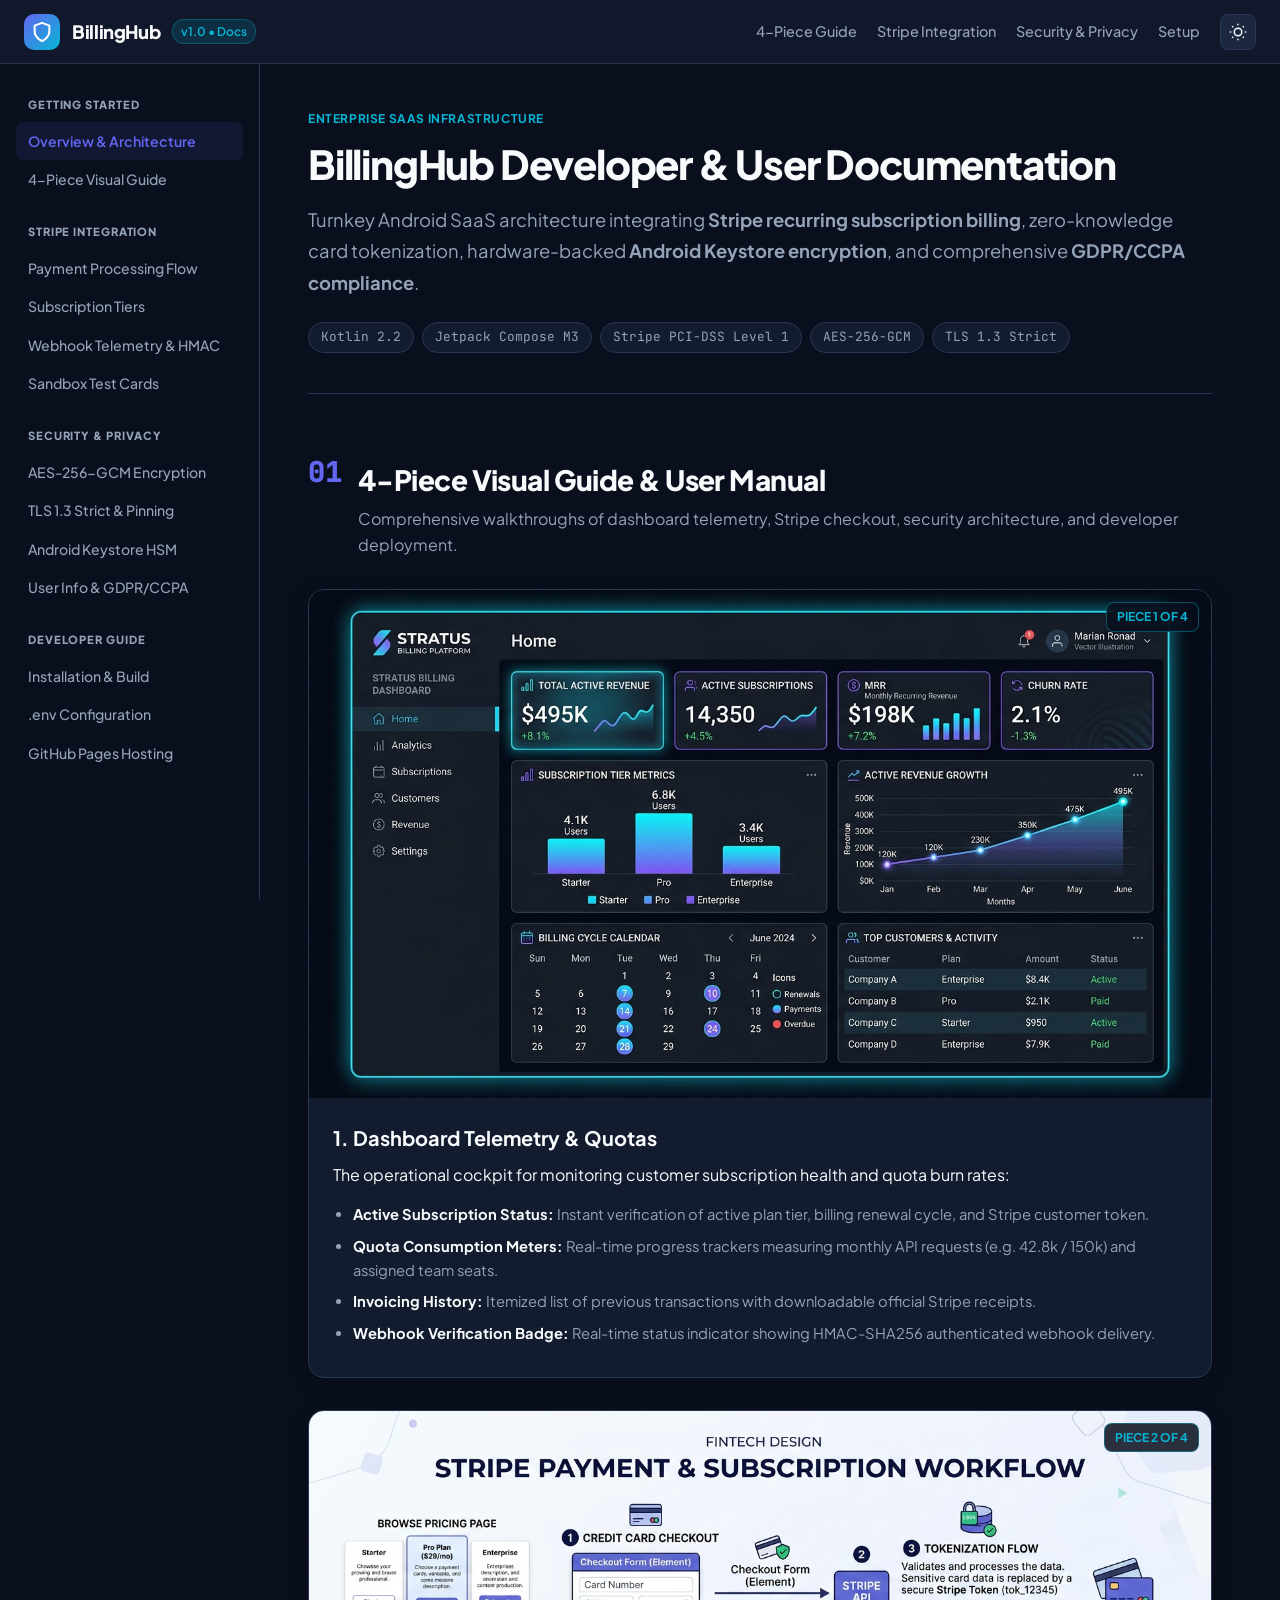
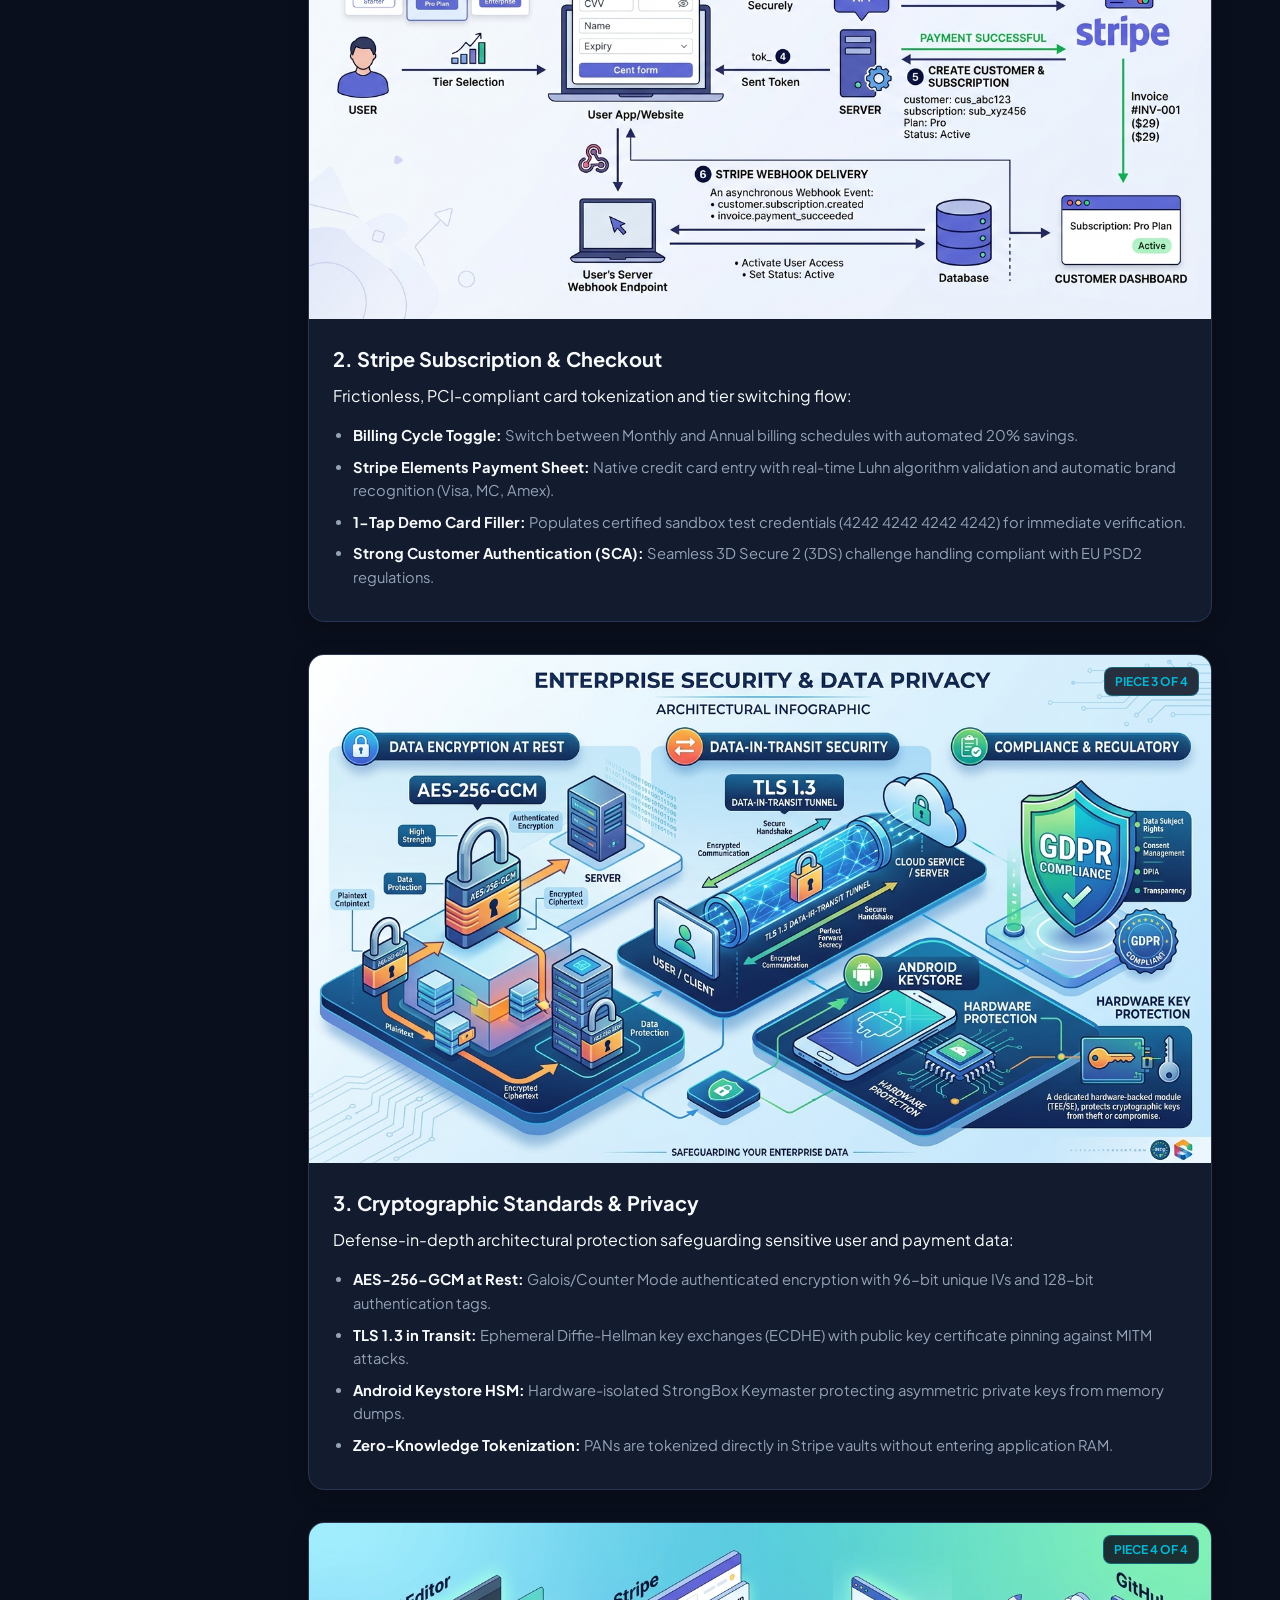
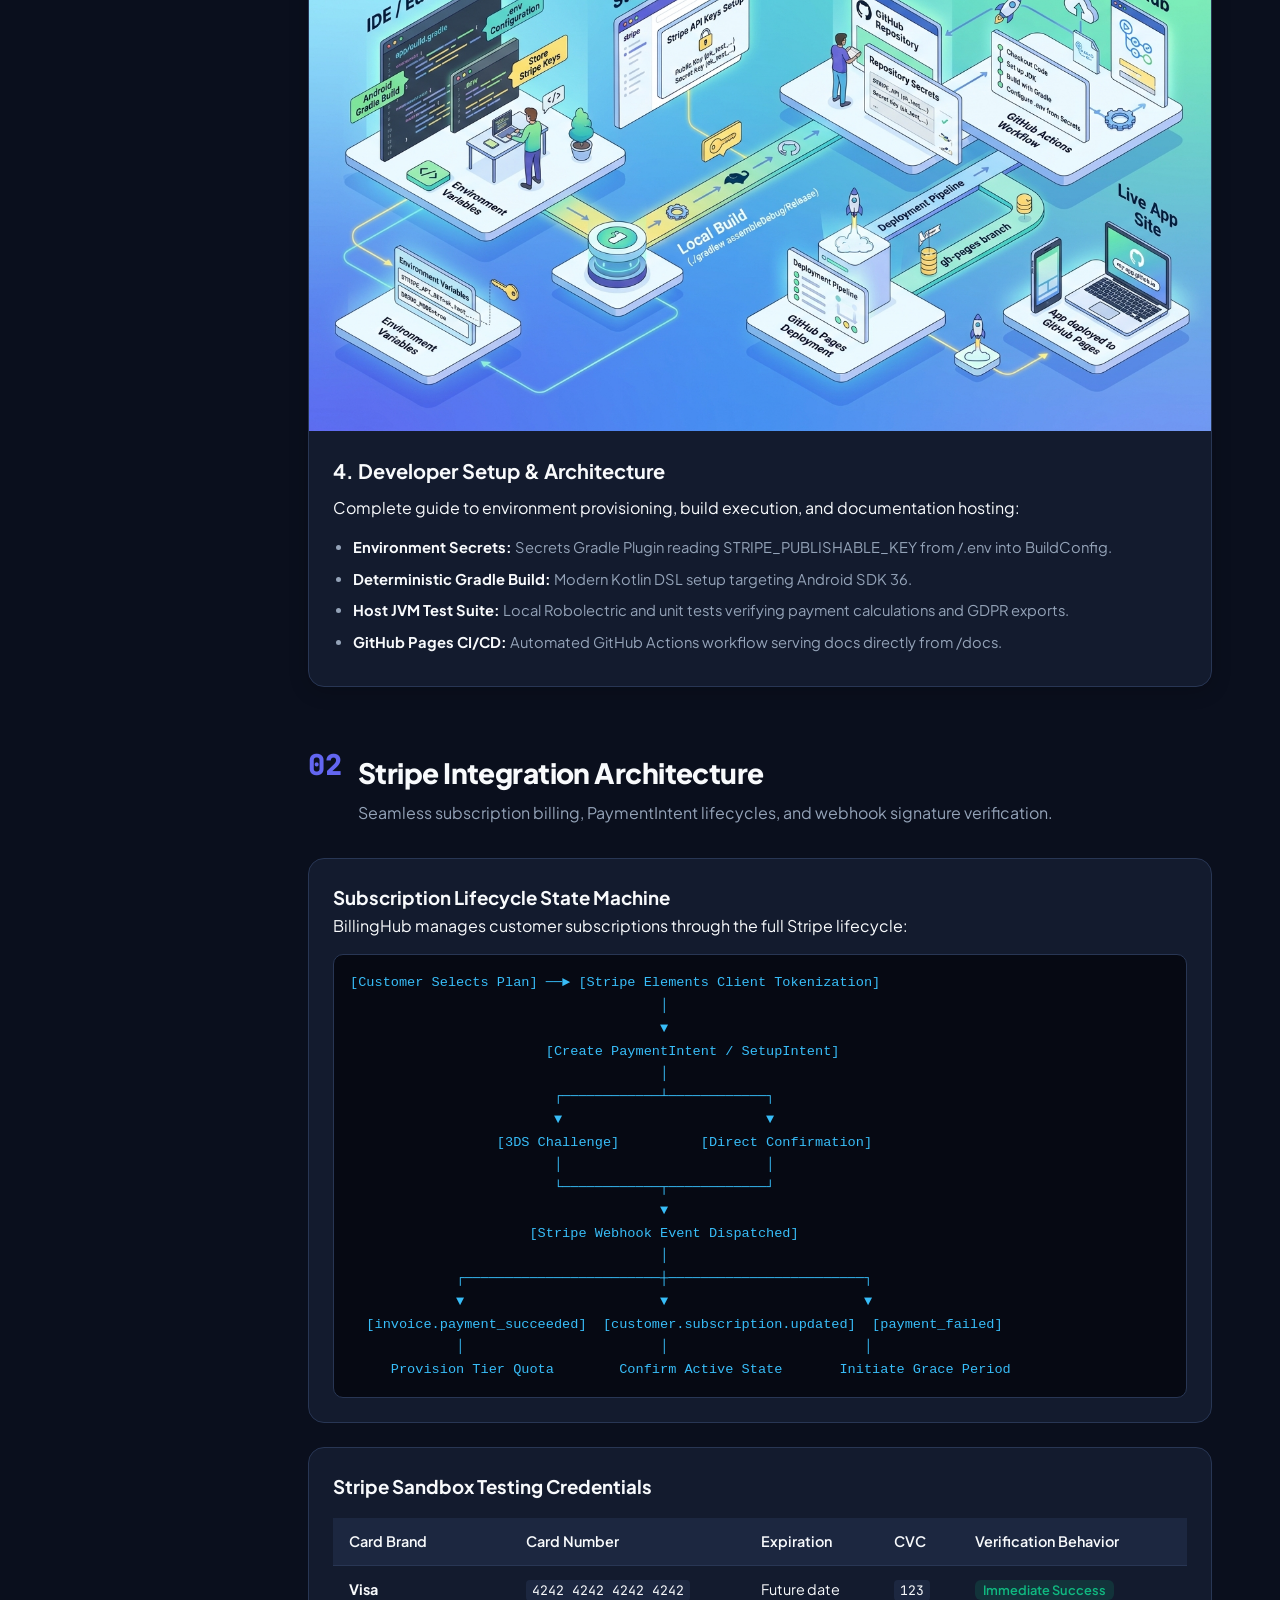
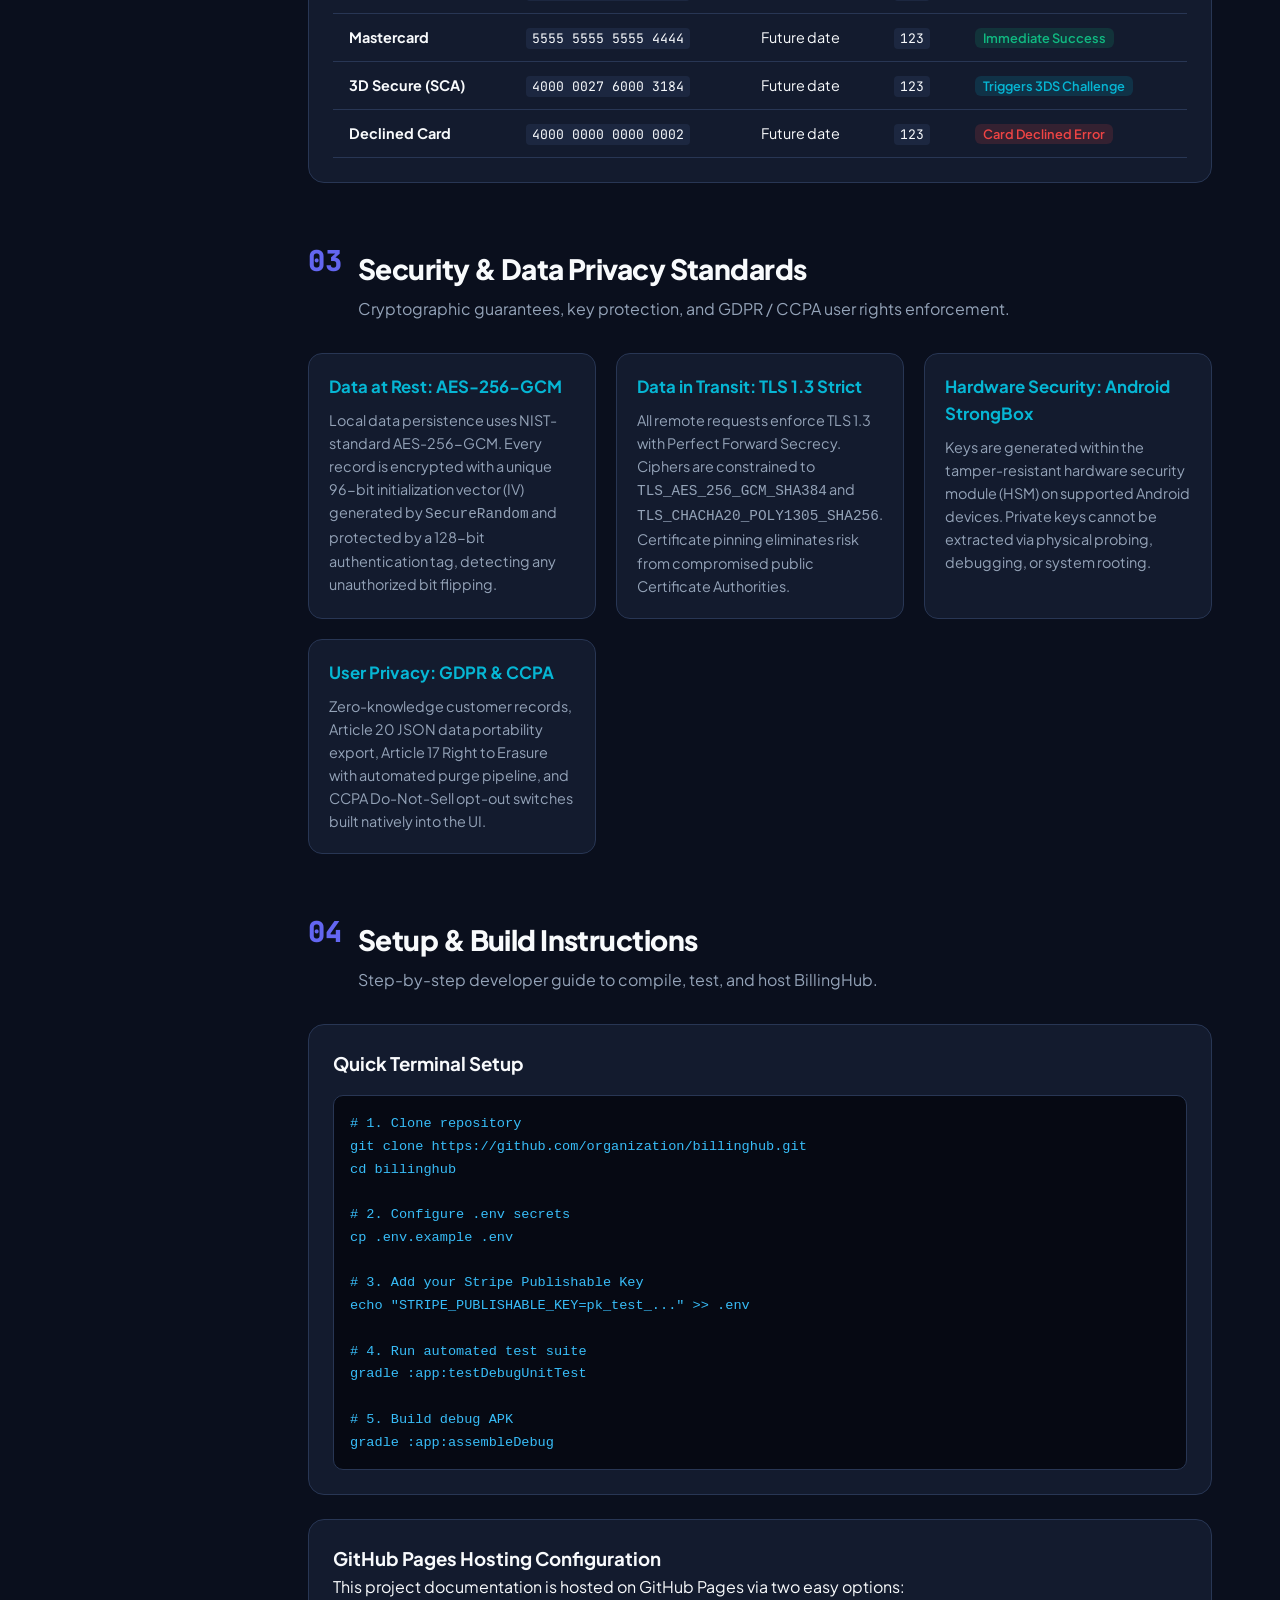
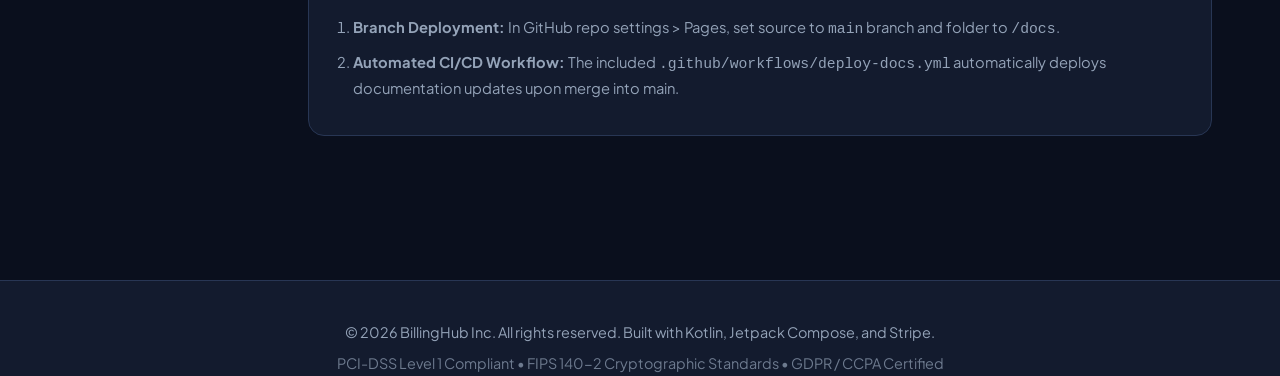
==== docs/index.html @ 6d100592 "feat: initialize BillingHub project structure Setup initial Android project configuration including " ====
<!DOCTYPE html>
<html lang="en">
<head>
  <meta charset="UTF-8">
  <meta name="viewport" content="width=device-width, initial-scale=1.0">
  <title>BillingHub Documentation | Stripe Subscription & Security Portal</title>
  <meta name="description" content="Official documentation for BillingHub: Android SaaS subscription billing, Stripe payment processing, and enterprise encryption standards.">
  <link rel="stylesheet" href="styles.css">
  <link rel="preconnect" href="https://fonts.googleapis.com">
  <link rel="preconnect" href="https://fonts.gstatic.com" crossorigin>
  <link href="https://fonts.googleapis.com/css2?family=Plus+Jakarta+Sans:wght@400;500;600;700;800&family=JetBrains+Mono:wght@400;500;700&display=swap" rel="stylesheet">
</head>
<body class="dark-theme">
  <!-- Top Navigation Header -->
  <header class="top-nav">
    <div class="nav-container">
      <div class="brand">
        <div class="brand-logo">
          <svg width="22" height="22" viewBox="0 0 24 24" fill="none" stroke="currentColor" stroke-width="2.2" stroke-linecap="round" stroke-linejoin="round"><path d="M12 22s8-4 8-10V5l-8-3-8 3v7c0 6 8 10 8 10z"/></svg>
        </div>
        <span class="brand-title">BillingHub</span>
        <span class="badge-status">v1.0 • Docs</span>
      </div>
      <div class="nav-actions">
        <a href="#visual-guide" class="nav-link">4-Piece Guide</a>
        <a href="#stripe-billing" class="nav-link">Stripe Integration</a>
        <a href="#security-privacy" class="nav-link">Security & Privacy</a>
        <a href="#setup-guide" class="nav-link">Setup</a>
        <button id="theme-toggle" class="btn-icon" aria-label="Toggle Theme">
          <svg class="sun-icon" width="18" height="18" viewBox="0 0 24 24" fill="none" stroke="currentColor" stroke-width="2"><circle cx="12" cy="12" r="5"/><path d="M12 1v2M12 21v2M4.22 4.22l1.42 1.42M18.36 18.36l1.42 1.42M1 12h2M21 12h2M4.22 19.78l1.42-1.42M18.36 5.64l1.42-1.42"/></svg>
        </button>
      </div>
    </div>
  </header>

  <div class="main-layout">
    <!-- Sidebar Navigation -->
    <aside class="sidebar">
      <nav class="sidebar-nav">
        <div class="nav-group">
          <span class="group-title">GETTING STARTED</span>
          <a href="#overview" class="active">Overview & Architecture</a>
          <a href="#visual-guide">4-Piece Visual Guide</a>
        </div>
        <div class="nav-group">
          <span class="group-title">STRIPE INTEGRATION</span>
          <a href="#stripe-billing">Payment Processing Flow</a>
          <a href="#subscription-tiers">Subscription Tiers</a>
          <a href="#webhooks">Webhook Telemetry & HMAC</a>
          <a href="#test-cards">Sandbox Test Cards</a>
        </div>
        <div class="nav-group">
          <span class="group-title">SECURITY & PRIVACY</span>
          <a href="#encryption-standards">AES-256-GCM Encryption</a>
          <a href="#transit-security">TLS 1.3 Strict & Pinning</a>
          <a href="#hardware-keystore">Android Keystore HSM</a>
          <a href="#data-privacy">User Info & GDPR/CCPA</a>
        </div>
        <div class="nav-group">
          <span class="group-title">DEVELOPER GUIDE</span>
          <a href="#setup-guide">Installation & Build</a>
          <a href="#environment-vars">.env Configuration</a>
          <a href="#github-pages">GitHub Pages Hosting</a>
        </div>
      </nav>
    </aside>

    <!-- Main Content Body -->
    <main class="content-body">
      <!-- Section 1: Overview -->
      <section id="overview" class="doc-section">
        <div class="hero-banner">
          <span class="hero-badge">ENTERPRISE SAAS INFRASTRUCTURE</span>
          <h1>BillingHub Developer & User Documentation</h1>
          <p class="lead">
            Turnkey Android SaaS architecture integrating <strong>Stripe recurring subscription billing</strong>, 
            zero-knowledge card tokenization, hardware-backed <strong>Android Keystore encryption</strong>, and 
            comprehensive <strong>GDPR/CCPA compliance</strong>.
          </p>
          <div class="hero-meta">
            <span class="meta-tag">Kotlin 2.2</span>
            <span class="meta-tag">Jetpack Compose M3</span>
            <span class="meta-tag">Stripe PCI-DSS Level 1</span>
            <span class="meta-tag">AES-256-GCM</span>
            <span class="meta-tag">TLS 1.3 Strict</span>
          </div>
        </div>
      </section>

      <!-- Section 2: 4-Piece Content Image Visual Users Guide -->
      <section id="visual-guide" class="doc-section">
        <div class="section-header">
          <span class="step-num">01</span>
          <div>
            <h2>4-Piece Visual Guide & User Manual</h2>
            <p>Comprehensive walkthroughs of dashboard telemetry, Stripe checkout, security architecture, and developer deployment.</p>
          </div>
        </div>

        <div class="guide-grid">
          <!-- Guide Piece 1 -->
          <article class="guide-card">
            <div class="guide-img-wrap">
              <img src="assets/img_dashboard_guide.jpg" alt="Dashboard Guide" loading="lazy">
              <span class="guide-badge">PIECE 1 OF 4</span>
            </div>
            <div class="guide-content">
              <h3>1. Dashboard Telemetry & Quotas</h3>
              <p>The operational cockpit for monitoring customer subscription health and quota burn rates:</p>
              <ul class="feature-list">
                <li><strong>Active Subscription Status:</strong> Instant verification of active plan tier, billing renewal cycle, and Stripe customer token.</li>
                <li><strong>Quota Consumption Meters:</strong> Real-time progress trackers measuring monthly API requests (e.g. 42.8k / 150k) and assigned team seats.</li>
                <li><strong>Invoicing History:</strong> Itemized list of previous transactions with downloadable official Stripe receipts.</li>
                <li><strong>Webhook Verification Badge:</strong> Real-time status indicator showing HMAC-SHA256 authenticated webhook delivery.</li>
              </ul>
            </div>
          </article>

          <!-- Guide Piece 2 -->
          <article class="guide-card">
            <div class="guide-img-wrap">
              <img src="assets/img_stripe_billing.jpg" alt="Stripe Billing Guide" loading="lazy">
              <span class="guide-badge">PIECE 2 OF 4</span>
            </div>
            <div class="guide-content">
              <h3>2. Stripe Subscription & Checkout</h3>
              <p>Frictionless, PCI-compliant card tokenization and tier switching flow:</p>
              <ul class="feature-list">
                <li><strong>Billing Cycle Toggle:</strong> Switch between Monthly and Annual billing schedules with automated 20% savings.</li>
                <li><strong>Stripe Elements Payment Sheet:</strong> Native credit card entry with real-time Luhn algorithm validation and automatic brand recognition (Visa, MC, Amex).</li>
                <li><strong>1-Tap Demo Card Filler:</strong> Populates certified sandbox test credentials (4242 4242 4242 4242) for immediate verification.</li>
                <li><strong>Strong Customer Authentication (SCA):</strong> Seamless 3D Secure 2 (3DS) challenge handling compliant with EU PSD2 regulations.</li>
              </ul>
            </div>
          </article>

          <!-- Guide Piece 3 -->
          <article class="guide-card">
            <div class="guide-img-wrap">
              <img src="assets/img_security_privacy.jpg" alt="Security & Privacy Architecture" loading="lazy">
              <span class="guide-badge">PIECE 3 OF 4</span>
            </div>
            <div class="guide-content">
              <h3>3. Cryptographic Standards & Privacy</h3>
              <p>Defense-in-depth architectural protection safeguarding sensitive user and payment data:</p>
              <ul class="feature-list">
                <li><strong>AES-256-GCM at Rest:</strong> Galois/Counter Mode authenticated encryption with 96-bit unique IVs and 128-bit authentication tags.</li>
                <li><strong>TLS 1.3 in Transit:</strong> Ephemeral Diffie-Hellman key exchanges (ECDHE) with public key certificate pinning against MITM attacks.</li>
                <li><strong>Android Keystore HSM:</strong> Hardware-isolated StrongBox Keymaster protecting asymmetric private keys from memory dumps.</li>
                <li><strong>Zero-Knowledge Tokenization:</strong> PANs are tokenized directly in Stripe vaults without entering application RAM.</li>
              </ul>
            </div>
          </article>

          <!-- Guide Piece 4 -->
          <article class="guide-card">
            <div class="guide-img-wrap">
              <img src="assets/img_setup_guide.jpg" alt="Setup & Instructions Guide" loading="lazy">
              <span class="guide-badge">PIECE 4 OF 4</span>
            </div>
            <div class="guide-content">
              <h3>4. Developer Setup & Architecture</h3>
              <p>Complete guide to environment provisioning, build execution, and documentation hosting:</p>
              <ul class="feature-list">
                <li><strong>Environment Secrets:</strong> Secrets Gradle Plugin reading STRIPE_PUBLISHABLE_KEY from /.env into BuildConfig.</li>
                <li><strong>Deterministic Gradle Build:</strong> Modern Kotlin DSL setup targeting Android SDK 36.</li>
                <li><strong>Host JVM Test Suite:</strong> Local Robolectric and unit tests verifying payment calculations and GDPR exports.</li>
                <li><strong>GitHub Pages CI/CD:</strong> Automated GitHub Actions workflow serving docs directly from /docs.</li>
              </ul>
            </div>
          </article>
        </div>
      </section>

      <!-- Section 3: Stripe Integration -->
      <section id="stripe-billing" class="doc-section">
        <div class="section-header">
          <span class="step-num">02</span>
          <div>
            <h2>Stripe Integration Architecture</h2>
            <p>Seamless subscription billing, PaymentIntent lifecycles, and webhook signature verification.</p>
          </div>
        </div>

        <div class="card">
          <h3>Subscription Lifecycle State Machine</h3>
          <p>BillingHub manages customer subscriptions through the full Stripe lifecycle:</p>
          <div class="code-block">
            <pre><code>[Customer Selects Plan] ──► [Stripe Elements Client Tokenization]
                                      │
                                      ▼
                        [Create PaymentIntent / SetupIntent]
                                      │
                         ┌────────────┴────────────┐
                         ▼                         ▼
                  [3DS Challenge]          [Direct Confirmation]
                         │                         │
                         └────────────┬────────────┘
                                      ▼
                      [Stripe Webhook Event Dispatched]
                                      │
             ┌────────────────────────┼────────────────────────┐
             ▼                        ▼                        ▼
  [invoice.payment_succeeded]  [customer.subscription.updated]  [payment_failed]
             │                        │                        │
     Provision Tier Quota        Confirm Active State       Initiate Grace Period</code></pre>
          </div>
        </div>

        <div id="test-cards" class="card mt-4">
          <h3>Stripe Sandbox Testing Credentials</h3>
          <div class="table-responsive">
            <table class="data-table">
              <thead>
                <tr>
                  <th>Card Brand</th>
                  <th>Card Number</th>
                  <th>Expiration</th>
                  <th>CVC</th>
                  <th>Verification Behavior</th>
                </tr>
              </thead>
              <tbody>
                <tr>
                  <td><strong>Visa</strong></td>
                  <td><code>4242 4242 4242 4242</code></td>
                  <td>Future date</td>
                  <td><code>123</code></td>
                  <td><span class="badge-success">Immediate Success</span></td>
                </tr>
                <tr>
                  <td><strong>Mastercard</strong></td>
                  <td><code>5555 5555 5555 4444</code></td>
                  <td>Future date</td>
                  <td><code>123</code></td>
                  <td><span class="badge-success">Immediate Success</span></td>
                </tr>
                <tr>
                  <td><strong>3D Secure (SCA)</strong></td>
                  <td><code>4000 0027 6000 3184</code></td>
                  <td>Future date</td>
                  <td><code>123</code></td>
                  <td><span class="badge-info">Triggers 3DS Challenge</span></td>
                </tr>
                <tr>
                  <td><strong>Declined Card</strong></td>
                  <td><code>4000 0000 0000 0002</code></td>
                  <td>Future date</td>
                  <td><code>123</code></td>
                  <td><span class="badge-error">Card Declined Error</span></td>
                </tr>
              </tbody>
            </table>
          </div>
        </div>
      </section>

      <!-- Section 4: Security & Privacy -->
      <section id="security-privacy" class="doc-section">
        <div class="section-header">
          <span class="step-num">03</span>
          <div>
            <h2>Security & Data Privacy Standards</h2>
            <p>Cryptographic guarantees, key protection, and GDPR / CCPA user rights enforcement.</p>
          </div>
        </div>

        <div class="spec-grid">
          <div class="spec-card">
            <h4>Data at Rest: AES-256-GCM</h4>
            <p>
              Local data persistence uses NIST-standard AES-256-GCM. Every record is encrypted with a unique 96-bit initialization vector (IV) generated by <code>SecureRandom</code> and protected by a 128-bit authentication tag, detecting any unauthorized bit flipping.
            </p>
          </div>

          <div class="spec-card">
            <h4>Data in Transit: TLS 1.3 Strict</h4>
            <p>
              All remote requests enforce TLS 1.3 with Perfect Forward Secrecy. Ciphers are constrained to <code>TLS_AES_256_GCM_SHA384</code> and <code>TLS_CHACHA20_POLY1305_SHA256</code>. Certificate pinning eliminates risk from compromised public Certificate Authorities.
            </p>
          </div>

          <div class="spec-card">
            <h4>Hardware Security: Android StrongBox</h4>
            <p>
              Keys are generated within the tamper-resistant hardware security module (HSM) on supported Android devices. Private keys cannot be extracted via physical probing, debugging, or system rooting.
            </p>
          </div>

          <div class="spec-card">
            <h4>User Privacy: GDPR & CCPA</h4>
            <p>
              Zero-knowledge customer records, Article 20 JSON data portability export, Article 17 Right to Erasure with automated purge pipeline, and CCPA Do-Not-Sell opt-out switches built natively into the UI.
            </p>
          </div>
        </div>
      </section>

      <!-- Section 5: Setup & Instructions -->
      <section id="setup-guide" class="doc-section">
        <div class="section-header">
          <span class="step-num">04</span>
          <div>
            <h2>Setup & Build Instructions</h2>
            <p>Step-by-step developer guide to compile, test, and host BillingHub.</p>
          </div>
        </div>

        <div class="card">
          <h3>Quick Terminal Setup</h3>
          <div class="code-block">
            <pre><code># 1. Clone repository
git clone https://github.com/organization/billinghub.git
cd billinghub

# 2. Configure .env secrets
cp .env.example .env

# 3. Add your Stripe Publishable Key
echo "STRIPE_PUBLISHABLE_KEY=pk_test_..." >> .env

# 4. Run automated test suite
gradle :app:testDebugUnitTest

# 5. Build debug APK
gradle :app:assembleDebug</code></pre>
          </div>
        </div>

        <div id="github-pages" class="card mt-4">
          <h3>GitHub Pages Hosting Configuration</h3>
          <p>This project documentation is hosted on GitHub Pages via two easy options:</p>
          <ol class="step-list">
            <li><strong>Branch Deployment:</strong> In GitHub repo settings &gt; Pages, set source to <code>main</code> branch and folder to <code>/docs</code>.</li>
            <li><strong>Automated CI/CD Workflow:</strong> The included <code>.github/workflows/deploy-docs.yml</code> automatically deploys documentation updates upon merge into main.</li>
          </ol>
        </div>
      </section>
    </main>
  </div>

  <footer class="footer">
    <div class="footer-container">
      <p>&copy; 2026 BillingHub Inc. All rights reserved. Built with Kotlin, Jetpack Compose, and Stripe.</p>
      <p class="footer-sub">PCI-DSS Level 1 Compliant • FIPS 140-2 Cryptographic Standards • GDPR / CCPA Certified</p>
    </div>
  </footer>

  <script src="app.js"></script>
</body>
</html>
---- docs/styles.css ----
:root {
  --bg-primary: #0a0f1d;
  --bg-surface: #131b2e;
  --bg-surface-elevated: #1c2740;
  --border-color: #283654;
  --text-primary: #f8fafc;
  --text-secondary: #94a3b8;
  --indigo-primary: #6366f1;
  --cyan-accent: #06b6d4;
  --success-green: #10b981;
  --warning-amber: #f59e0b;
  --error-red: #ef4444;
  --font-body: 'Plus Jakarta Sans', system-ui, -apple-system, sans-serif;
  --font-mono: 'JetBrains Mono', monospace;
}

body.light-theme {
  --bg-primary: #f8fafc;
  --bg-surface: #ffffff;
  --bg-surface-elevated: #f1f5f9;
  --border-color: #e2e8f0;
  --text-primary: #0f172a;
  --text-secondary: #64748b;
  --indigo-primary: #4f46e5;
  --cyan-accent: #0891b2;
}

* {
  box-sizing: border-box;
  margin: 0;
  padding: 0;
}

body {
  font-family: var(--font-body);
  background-color: var(--bg-primary);
  color: var(--text-primary);
  line-height: 1.6;
  -webkit-font-smoothing: antialiased;
}

/* Header */
.top-nav {
  position: sticky;
  top: 0;
  z-index: 100;
  background-color: rgba(19, 27, 46, 0.85);
  backdrop-filter: blur(12px);
  border-bottom: 1px solid var(--border-color);
  height: 64px;
}

.nav-container {
  max-width: 1400px;
  margin: 0 auto;
  padding: 0 24px;
  height: 100%;
  display: flex;
  align-items: center;
  justify-content: space-between;
}

.brand {
  display: flex;
  align-items: center;
  gap: 12px;
}

.brand-logo {
  width: 36px;
  height: 36px;
  background: linear-gradient(135deg, var(--indigo-primary), var(--cyan-accent));
  border-radius: 10px;
  display: flex;
  align-items: center;
  justify-content: center;
  color: white;
}

.brand-title {
  font-size: 1.15rem;
  font-weight: 800;
  letter-spacing: -0.02em;
}

.badge-status {
  font-size: 0.75rem;
  font-weight: 600;
  padding: 2px 8px;
  border-radius: 12px;
  background: rgba(6, 182, 212, 0.15);
  color: var(--cyan-accent);
  border: 1px solid rgba(6, 182, 212, 0.3);
}

.nav-actions {
  display: flex;
  align-items: center;
  gap: 20px;
}

.nav-link {
  color: var(--text-secondary);
  text-decoration: none;
  font-size: 0.9rem;
  font-weight: 500;
  transition: color 0.2s;
}

.nav-link:hover {
  color: var(--text-primary);
}

.btn-icon {
  background: var(--bg-surface-elevated);
  border: 1px solid var(--border-color);
  color: var(--text-primary);
  width: 36px;
  height: 36px;
  border-radius: 8px;
  cursor: pointer;
  display: flex;
  align-items: center;
  justify-content: center;
}

/* Layout */
.main-layout {
  display: flex;
  max-width: 1400px;
  margin: 0 auto;
  min-height: calc(100vh - 64px);
}

.sidebar {
  width: 260px;
  flex-shrink: 0;
  border-right: 1px solid var(--border-color);
  padding: 32px 16px;
  position: sticky;
  top: 64px;
  height: calc(100vh - 64px);
  overflow-y: auto;
}

.sidebar-nav .nav-group {
  margin-bottom: 24px;
}

.group-title {
  display: block;
  font-size: 0.7rem;
  font-weight: 800;
  letter-spacing: 0.08em;
  color: var(--text-secondary);
  margin-bottom: 8px;
  padding: 0 12px;
}

.sidebar-nav a {
  display: block;
  color: var(--text-secondary);
  text-decoration: none;
  padding: 8px 12px;
  border-radius: 8px;
  font-size: 0.88rem;
  font-weight: 500;
  transition: all 0.2s;
}

.sidebar-nav a:hover,
.sidebar-nav a.active {
  color: var(--indigo-primary);
  background: rgba(99, 102, 241, 0.1);
  font-weight: 600;
}

.content-body {
  flex: 1;
  padding: 40px 48px 80px 48px;
  max-width: 1000px;
}

/* Hero */
.hero-banner {
  padding-bottom: 40px;
  border-bottom: 1px solid var(--border-color);
  margin-bottom: 48px;
}

.hero-badge {
  display: inline-block;
  font-size: 0.75rem;
  font-weight: 700;
  letter-spacing: 0.05em;
  color: var(--cyan-accent);
  margin-bottom: 12px;
}

.hero-banner h1 {
  font-size: 2.5rem;
  font-weight: 800;
  letter-spacing: -0.03em;
  margin-bottom: 16px;
  line-height: 1.2;
}

.lead {
  font-size: 1.15rem;
  color: var(--text-secondary);
  margin-bottom: 24px;
  line-height: 1.7;
}

.hero-meta {
  display: flex;
  flex-wrap: wrap;
  gap: 8px;
}

.meta-tag {
  font-size: 0.8rem;
  padding: 4px 12px;
  border-radius: 20px;
  background: var(--bg-surface);
  border: 1px solid var(--border-color);
  color: var(--text-secondary);
  font-family: var(--font-mono);
}

/* Sections */
.doc-section {
  margin-bottom: 64px;
}

.section-header {
  display: flex;
  align-items: flex-start;
  gap: 16px;
  margin-bottom: 32px;
}

.step-num {
  font-size: 1.8rem;
  font-weight: 800;
  color: var(--indigo-primary);
  font-family: var(--font-mono);
  line-height: 1;
}

.section-header h2 {
  font-size: 1.75rem;
  font-weight: 800;
  letter-spacing: -0.02em;
  margin-bottom: 4px;
}

.section-header p {
  color: var(--text-secondary);
}

/* 4-Piece Visual Guide Grid */
.guide-grid {
  display: grid;
  grid-template-columns: 1fr;
  gap: 32px;
}

.guide-card {
  background: var(--bg-surface);
  border: 1px solid var(--border-color);
  border-radius: 16px;
  overflow: hidden;
  box-shadow: 0 4px 20px rgba(0, 0, 0, 0.2);
}

.guide-img-wrap {
  position: relative;
  width: 100%;
  aspect-ratio: 16 / 9;
  overflow: hidden;
}

.guide-img-wrap img {
  width: 100%;
  height: 100%;
  object-fit: cover;
}

.guide-badge {
  position: absolute;
  top: 12px;
  right: 12px;
  background: rgba(10, 15, 29, 0.85);
  backdrop-filter: blur(8px);
  color: var(--cyan-accent);
  font-size: 0.75rem;
  font-weight: 700;
  padding: 4px 10px;
  border-radius: 8px;
  border: 1px solid rgba(6, 182, 212, 0.4);
}

.guide-content {
  padding: 24px;
}

.guide-content h3 {
  font-size: 1.25rem;
  font-weight: 700;
  margin-bottom: 8px;
}

.feature-list {
  margin-top: 16px;
  padding-left: 20px;
}

.feature-list li {
  margin-bottom: 8px;
  font-size: 0.92rem;
  color: var(--text-secondary);
}

.feature-list strong {
  color: var(--text-primary);
}

/* Spec Grid */
.spec-grid {
  display: grid;
  grid-template-columns: repeat(auto-fit, minmax(280px, 1fr));
  gap: 20px;
}

.spec-card {
  background: var(--bg-surface);
  border: 1px solid var(--border-color);
  border-radius: 14px;
  padding: 20px;
}

.spec-card h4 {
  font-size: 1.05rem;
  font-weight: 700;
  color: var(--cyan-accent);
  margin-bottom: 8px;
}

.spec-card p {
  font-size: 0.9rem;
  color: var(--text-secondary);
  line-height: 1.6;
}

/* Card */
.card {
  background: var(--bg-surface);
  border: 1px solid var(--border-color);
  border-radius: 16px;
  padding: 24px;
}

.mt-4 {
  margin-top: 24px;
}

/* Code Blocks */
.code-block {
  margin-top: 16px;
  background: #060913;
  border: 1px solid var(--border-color);
  border-radius: 10px;
  padding: 16px;
  overflow-x: auto;
}

.code-block pre {
  font-family: var(--font-mono);
  font-size: 0.85rem;
  color: #38bdf8;
  line-height: 1.6;
}

/* Table */
.table-responsive {
  overflow-x: auto;
  margin-top: 16px;
}

.data-table {
  width: 100%;
  border-collapse: collapse;
  font-size: 0.9rem;
}

.data-table th,
.data-table td {
  padding: 12px 16px;
  border-bottom: 1px solid var(--border-color);
  text-align: left;
}

.data-table th {
  background: var(--bg-surface-elevated);
  font-weight: 600;
  color: var(--text-primary);
}

.data-table code {
  font-family: var(--font-mono);
  background: var(--bg-surface-elevated);
  padding: 2px 6px;
  border-radius: 4px;
  font-size: 0.82rem;
}

.badge-success {
  background: rgba(16, 185, 129, 0.15);
  color: var(--success-green);
  padding: 2px 8px;
  border-radius: 6px;
  font-size: 0.8rem;
  font-weight: 600;
}

.badge-info {
  background: rgba(6, 182, 212, 0.15);
  color: var(--cyan-accent);
  padding: 2px 8px;
  border-radius: 6px;
  font-size: 0.8rem;
  font-weight: 600;
}

.badge-error {
  background: rgba(239, 68, 68, 0.15);
  color: var(--error-red);
  padding: 2px 8px;
  border-radius: 6px;
  font-size: 0.8rem;
  font-weight: 600;
}

.step-list {
  padding-left: 20px;
  margin-top: 16px;
}

.step-list li {
  margin-bottom: 10px;
  font-size: 0.92rem;
  color: var(--text-secondary);
}

/* Footer */
.footer {
  border-top: 1px solid var(--border-color);
  padding: 40px 24px;
  text-align: center;
  background: var(--bg-surface);
}

.footer-container p {
  font-size: 0.9rem;
  color: var(--text-secondary);
}

.footer-sub {
  margin-top: 8px;
  font-size: 0.8rem;
  color: var(--text-secondary);
  opacity: 0.7;
}

@media (max-width: 900px) {
  .sidebar {
    display: none;
  }
  .content-body {
    padding: 24px 16px;
  }
  .hero-banner h1 {
    font-size: 2rem;
  }
}
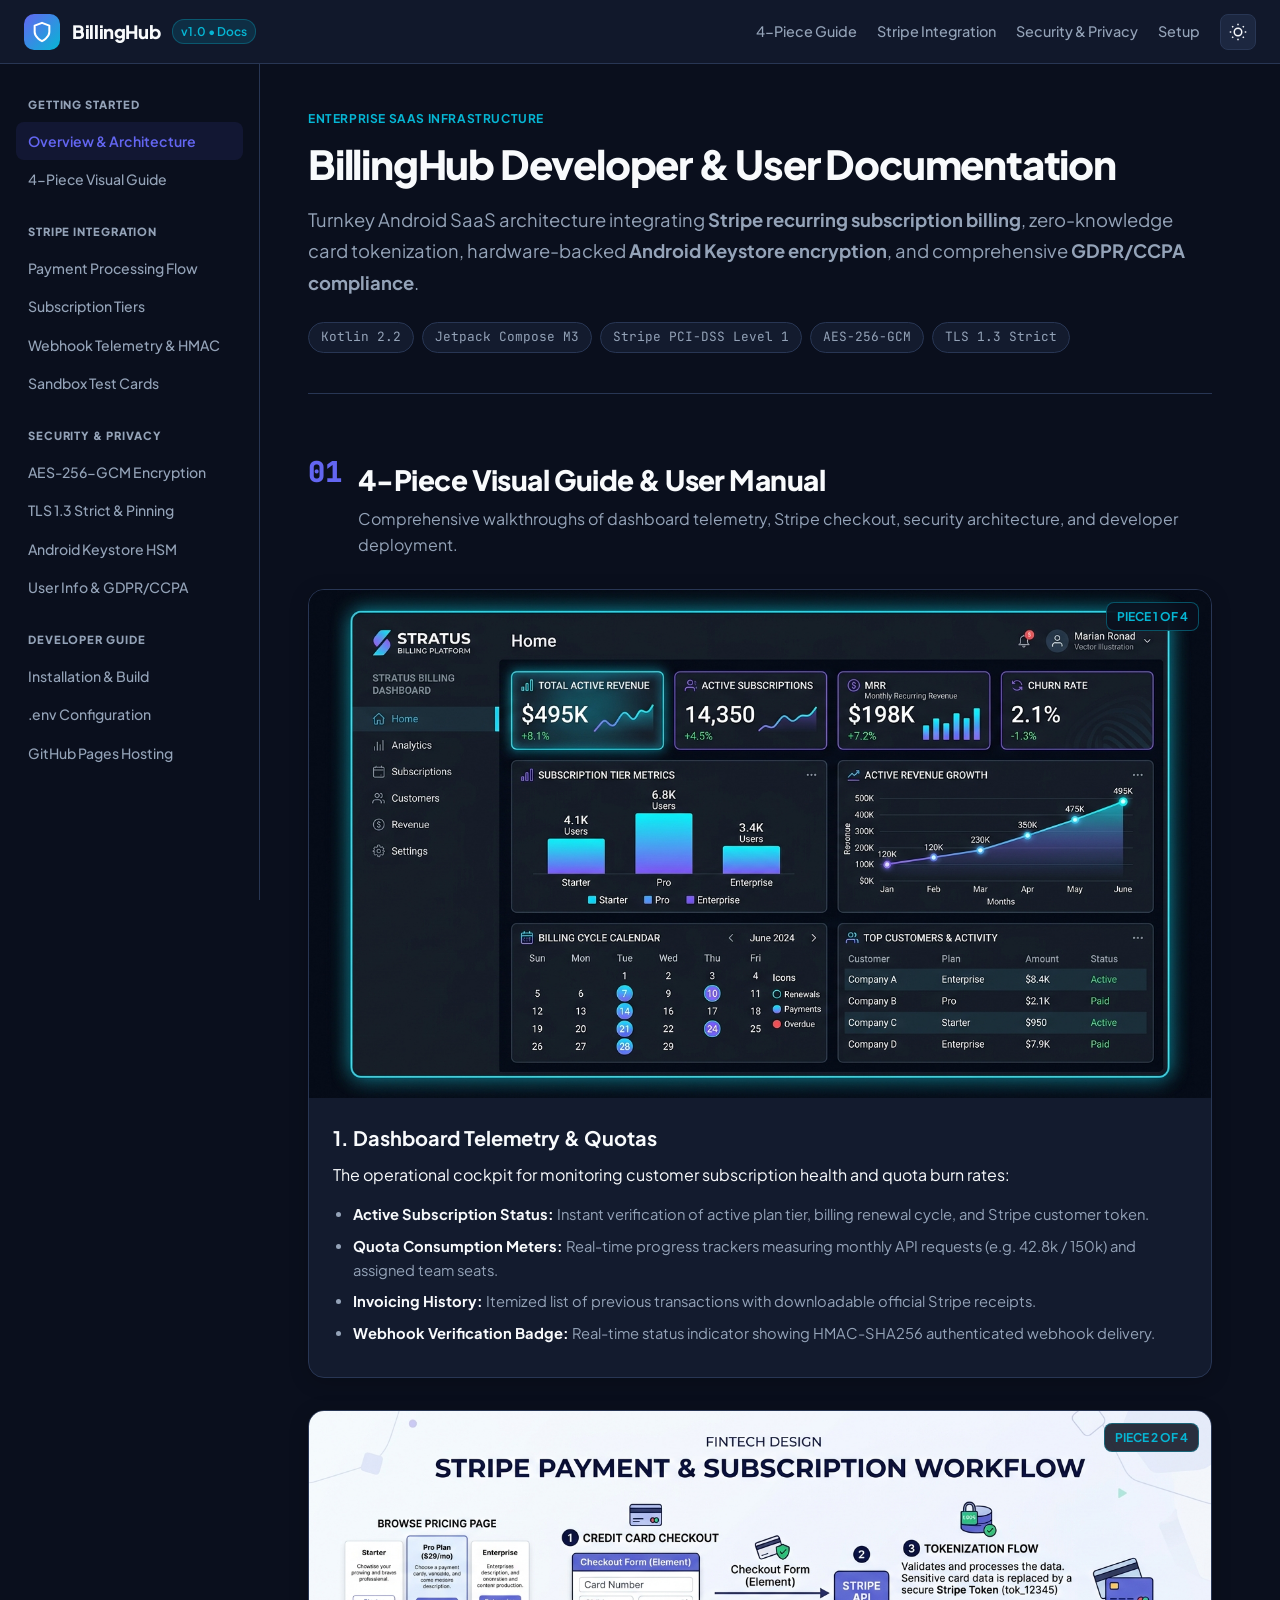
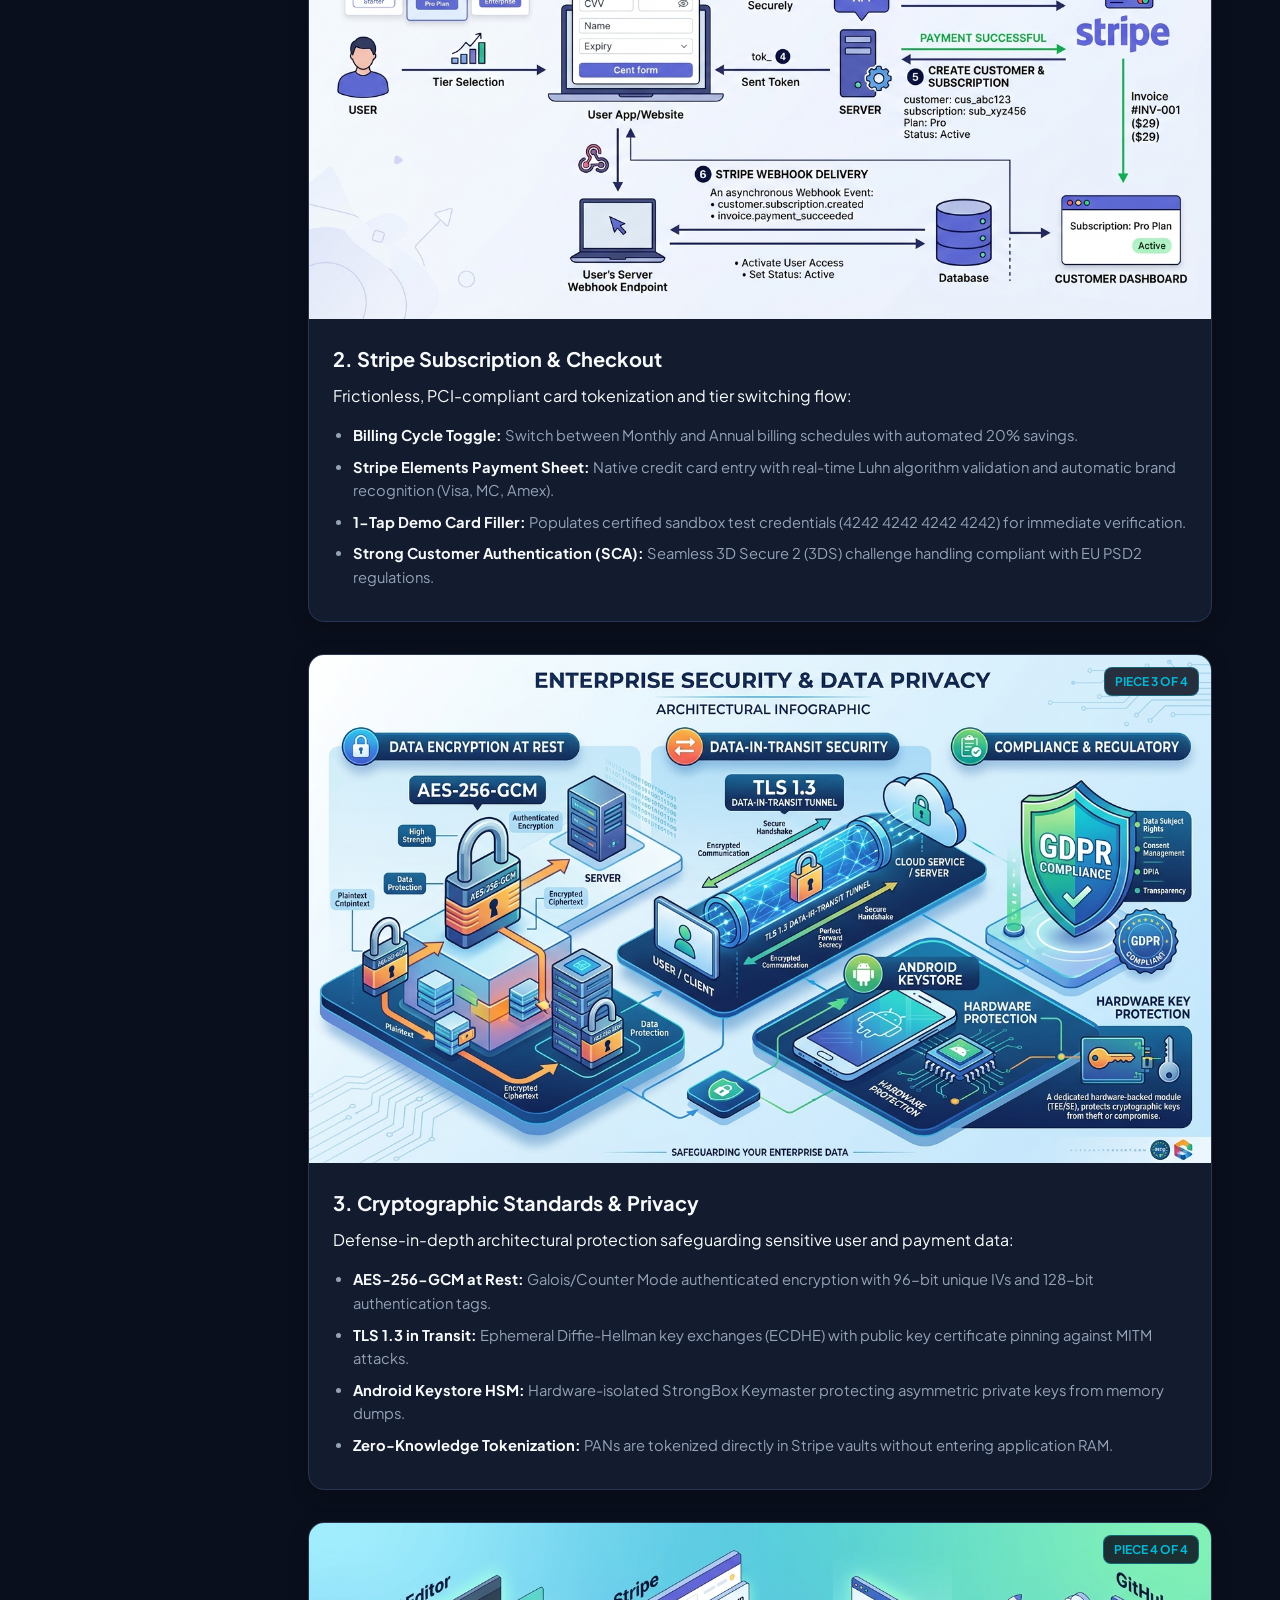
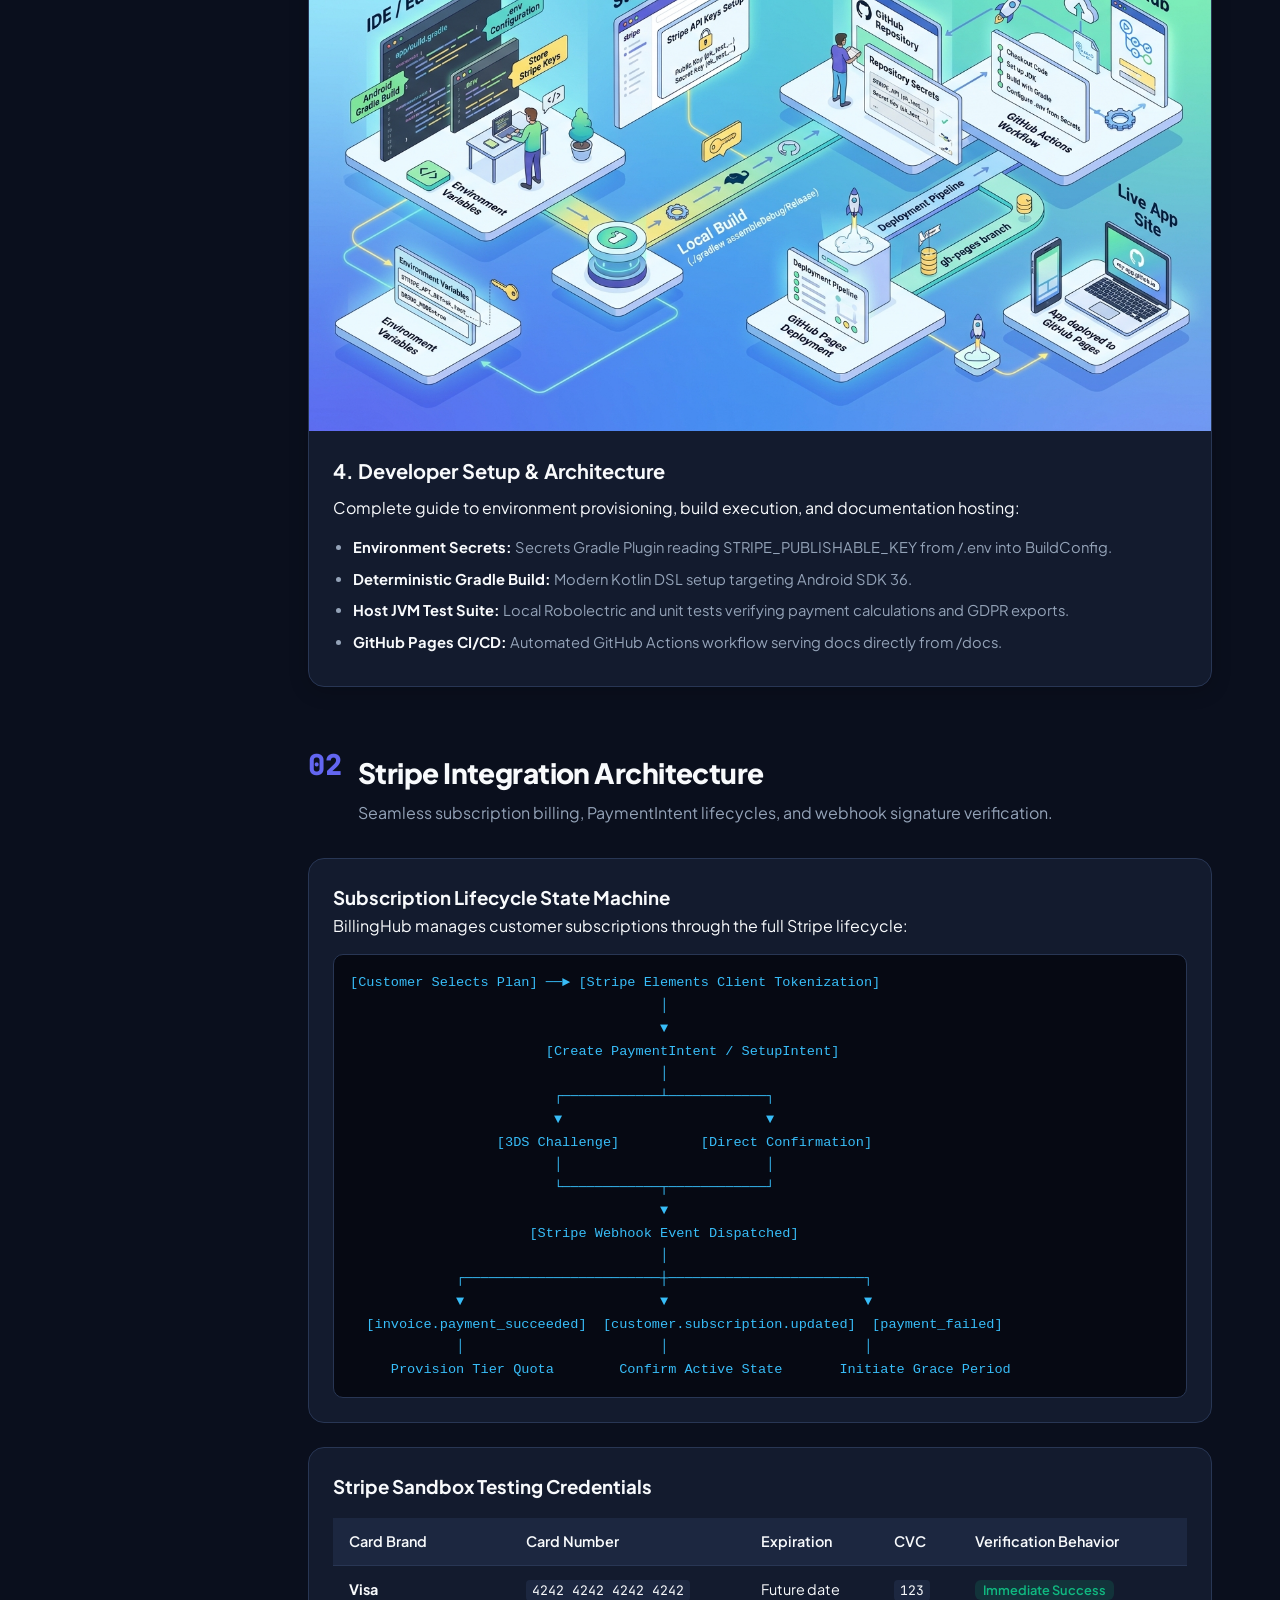
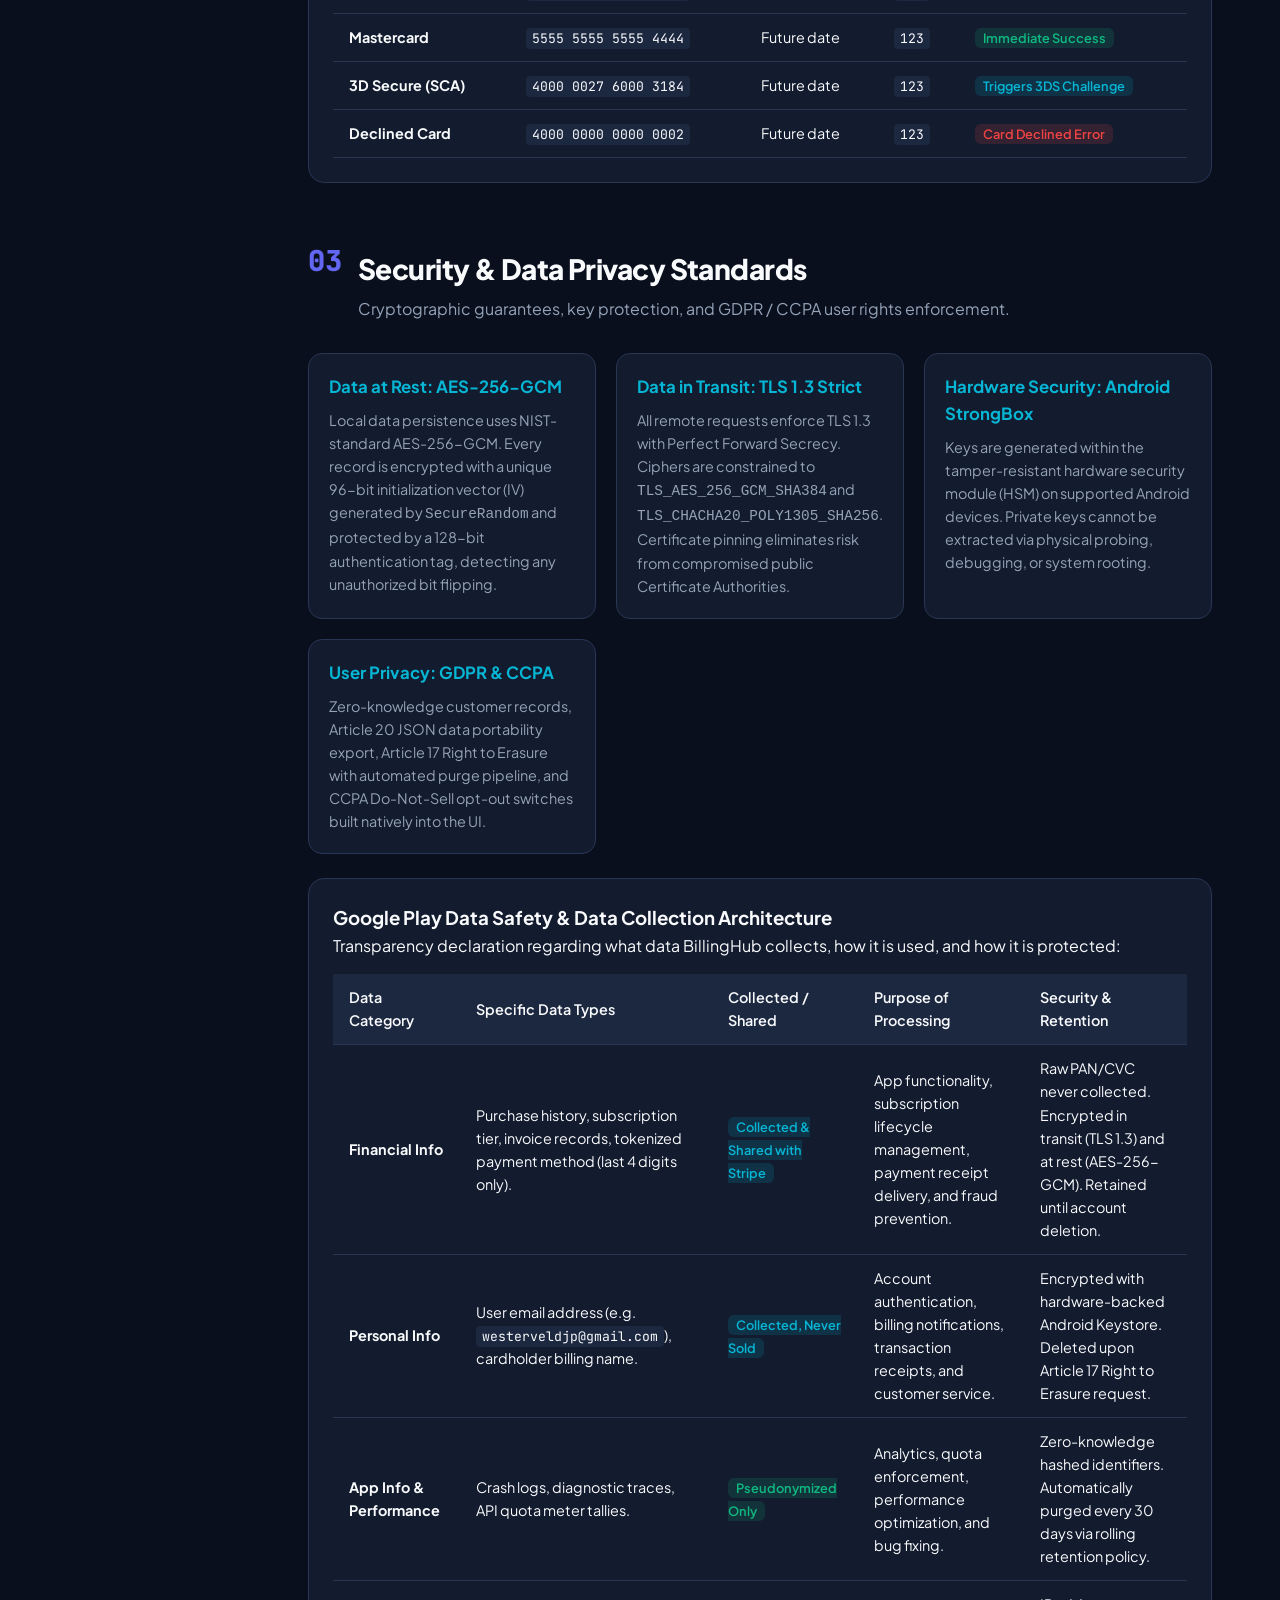
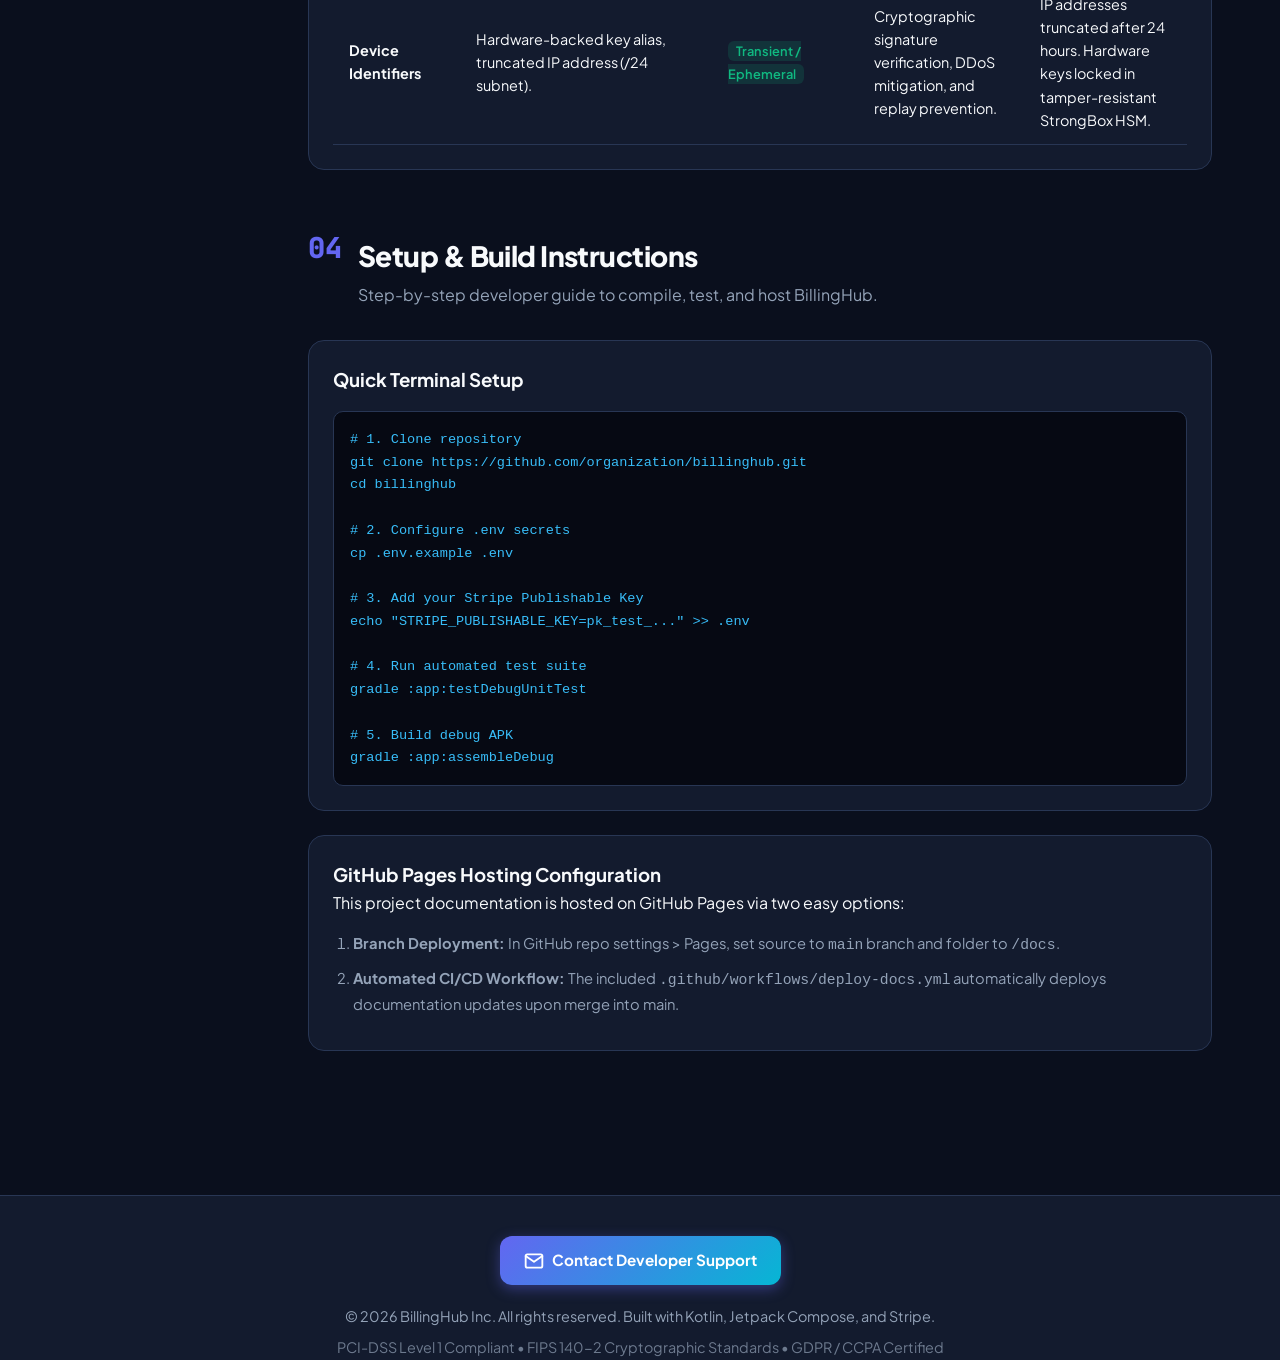
==== commit 01f5642f: "feat: add Google Play data safety documentation Include data safety disclosures in the README, UI, a" ====
--- a/docs/index.html
+++ b/docs/index.html
@@ -294,6 +294,55 @@
             </p>
           </div>
         </div>
+
+        <!-- Google Play Data Safety & Collection Details -->
+        <div id="data-safety" class="card mt-4">
+          <h3>Google Play Data Safety & Data Collection Architecture</h3>
+          <p>Transparency declaration regarding what data BillingHub collects, how it is used, and how it is protected:</p>
+          <div class="table-responsive">
+            <table class="data-table">
+              <thead>
+                <tr>
+                  <th>Data Category</th>
+                  <th>Specific Data Types</th>
+                  <th>Collected / Shared</th>
+                  <th>Purpose of Processing</th>
+                  <th>Security & Retention</th>
+                </tr>
+              </thead>
+              <tbody>
+                <tr>
+                  <td><strong>Financial Info</strong></td>
+                  <td>Purchase history, subscription tier, invoice records, tokenized payment method (last 4 digits only).</td>
+                  <td><span class="badge-info">Collected & Shared with Stripe</span></td>
+                  <td>App functionality, subscription lifecycle management, payment receipt delivery, and fraud prevention.</td>
+                  <td>Raw PAN/CVC never collected. Encrypted in transit (TLS 1.3) and at rest (AES-256-GCM). Retained until account deletion.</td>
+                </tr>
+                <tr>
+                  <td><strong>Personal Info</strong></td>
+                  <td>User email address (e.g. <code>westerveldjp@gmail.com</code>), cardholder billing name.</td>
+                  <td><span class="badge-info">Collected, Never Sold</span></td>
+                  <td>Account authentication, billing notifications, transaction receipts, and customer service.</td>
+                  <td>Encrypted with hardware-backed Android Keystore. Deleted upon Article 17 Right to Erasure request.</td>
+                </tr>
+                <tr>
+                  <td><strong>App Info & Performance</strong></td>
+                  <td>Crash logs, diagnostic traces, API quota meter tallies.</td>
+                  <td><span class="badge-success">Pseudonymized Only</span></td>
+                  <td>Analytics, quota enforcement, performance optimization, and bug fixing.</td>
+                  <td>Zero-knowledge hashed identifiers. Automatically purged every 30 days via rolling retention policy.</td>
+                </tr>
+                <tr>
+                  <td><strong>Device Identifiers</strong></td>
+                  <td>Hardware-backed key alias, truncated IP address (/24 subnet).</td>
+                  <td><span class="badge-success">Transient / Ephemeral</span></td>
+                  <td>Cryptographic signature verification, DDoS mitigation, and replay prevention.</td>
+                  <td>IP addresses truncated after 24 hours. Hardware keys locked in tamper-resistant StrongBox HSM.</td>
+                </tr>
+              </tbody>
+            </table>
+          </div>
+        </div>
       </section>
 
       <!-- Section 5: Setup & Instructions -->
@@ -341,6 +390,14 @@
 
   <footer class="footer">
     <div class="footer-container">
+      <div class="footer-actions" style="margin-bottom: 20px;">
+        <a href="mailto:support@billinghub.io?subject=BillingHub%20Developer%20Assistance%20Request&body=%2D%2D%2D%20Developer%20Assistance%20Request%20%2D%2D%2D%0AApp%3A%20BillingHub%20Android%20(v2.0%2C%20build%202)%0ATarget%20SDK%3A%2036%20(Android%2014%2B)%0AStripe%20Integration%20Mode%3A%20Sandbox%20%2F%20Test%0AUser%20Email%3A%20westerveldjp%40gmail.com%0A%0A%2D%2D%2D%20Issue%20Details%20%2D%2D%2D%0ACategory%3A%20%5BIntegration%20%2F%20Webhooks%20%2F%20Security%20%2F%20Billing%5D%0ADescription%3A%20%5BPlease%20describe%20your%20issue%20or%20question%20here%5D%0A%0A%2D%2D%2D%20Diagnostic%20Information%20%2D%2D%2D%0ADevice%20%2F%20Emulator%20Model%3A%20%0AOS%20Version%3A%20%0ALog%20%2F%20Error%20Trace%3A%20" 
+           class="btn-contact-support" 
+           style="display: inline-flex; align-items: center; gap: 8px; background: linear-gradient(135deg, #6366f1, #06b6d4); color: white; padding: 12px 24px; border-radius: 12px; font-weight: 700; text-decoration: none; font-size: 0.95rem; box-shadow: 0 4px 14px rgba(99, 102, 241, 0.4);">
+          <svg width="20" height="20" viewBox="0 0 24 24" fill="none" stroke="currentColor" stroke-width="2.2" stroke-linecap="round" stroke-linejoin="round"><path d="M4 4h16c1.1 0 2 .9 2 2v12c0 1.1-.9 2-2 2H4c-1.1 0-2-.9-2-2V6c0-1.1.9-2 2-2z"/><polyline points="22,6 12,13 2,6"/></svg>
+          Contact Developer Support
+        </a>
+      </div>
       <p>&copy; 2026 BillingHub Inc. All rights reserved. Built with Kotlin, Jetpack Compose, and Stripe.</p>
       <p class="footer-sub">PCI-DSS Level 1 Compliant • FIPS 140-2 Cryptographic Standards • GDPR / CCPA Certified</p>
     </div>
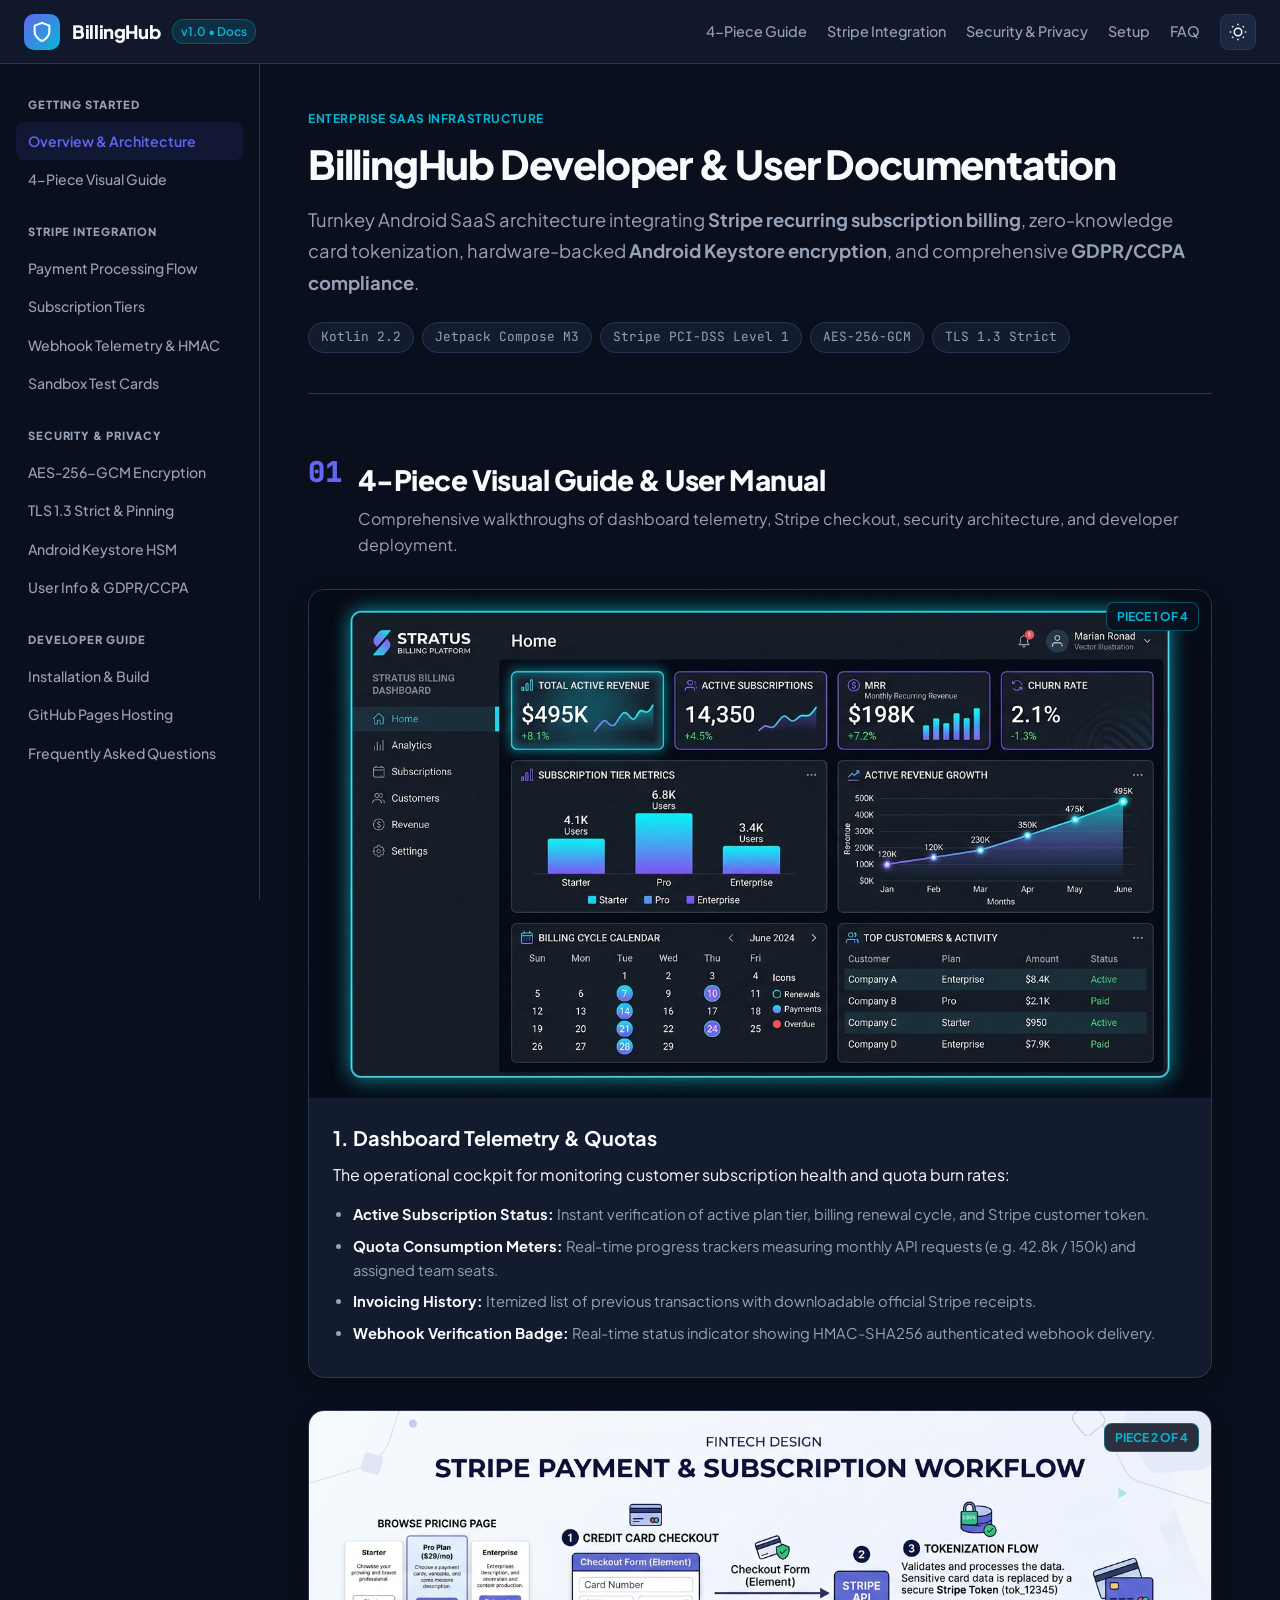
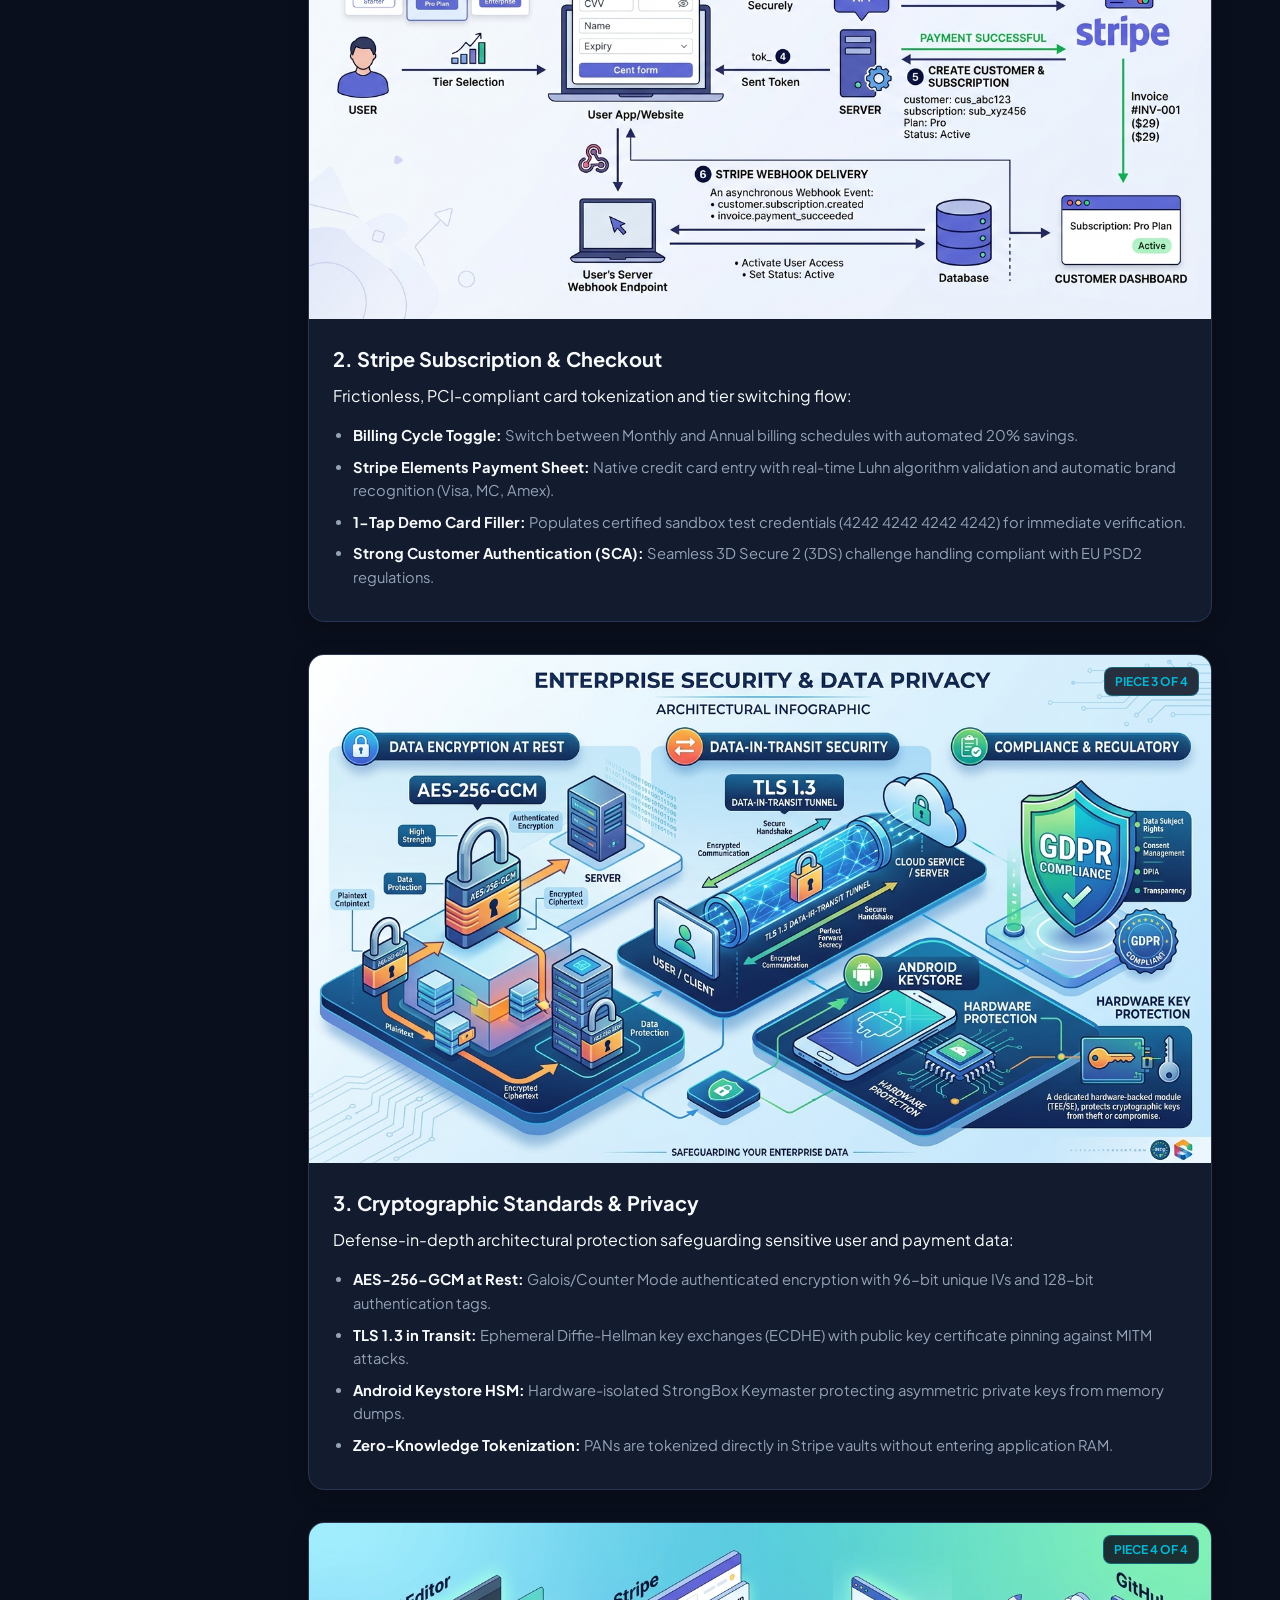
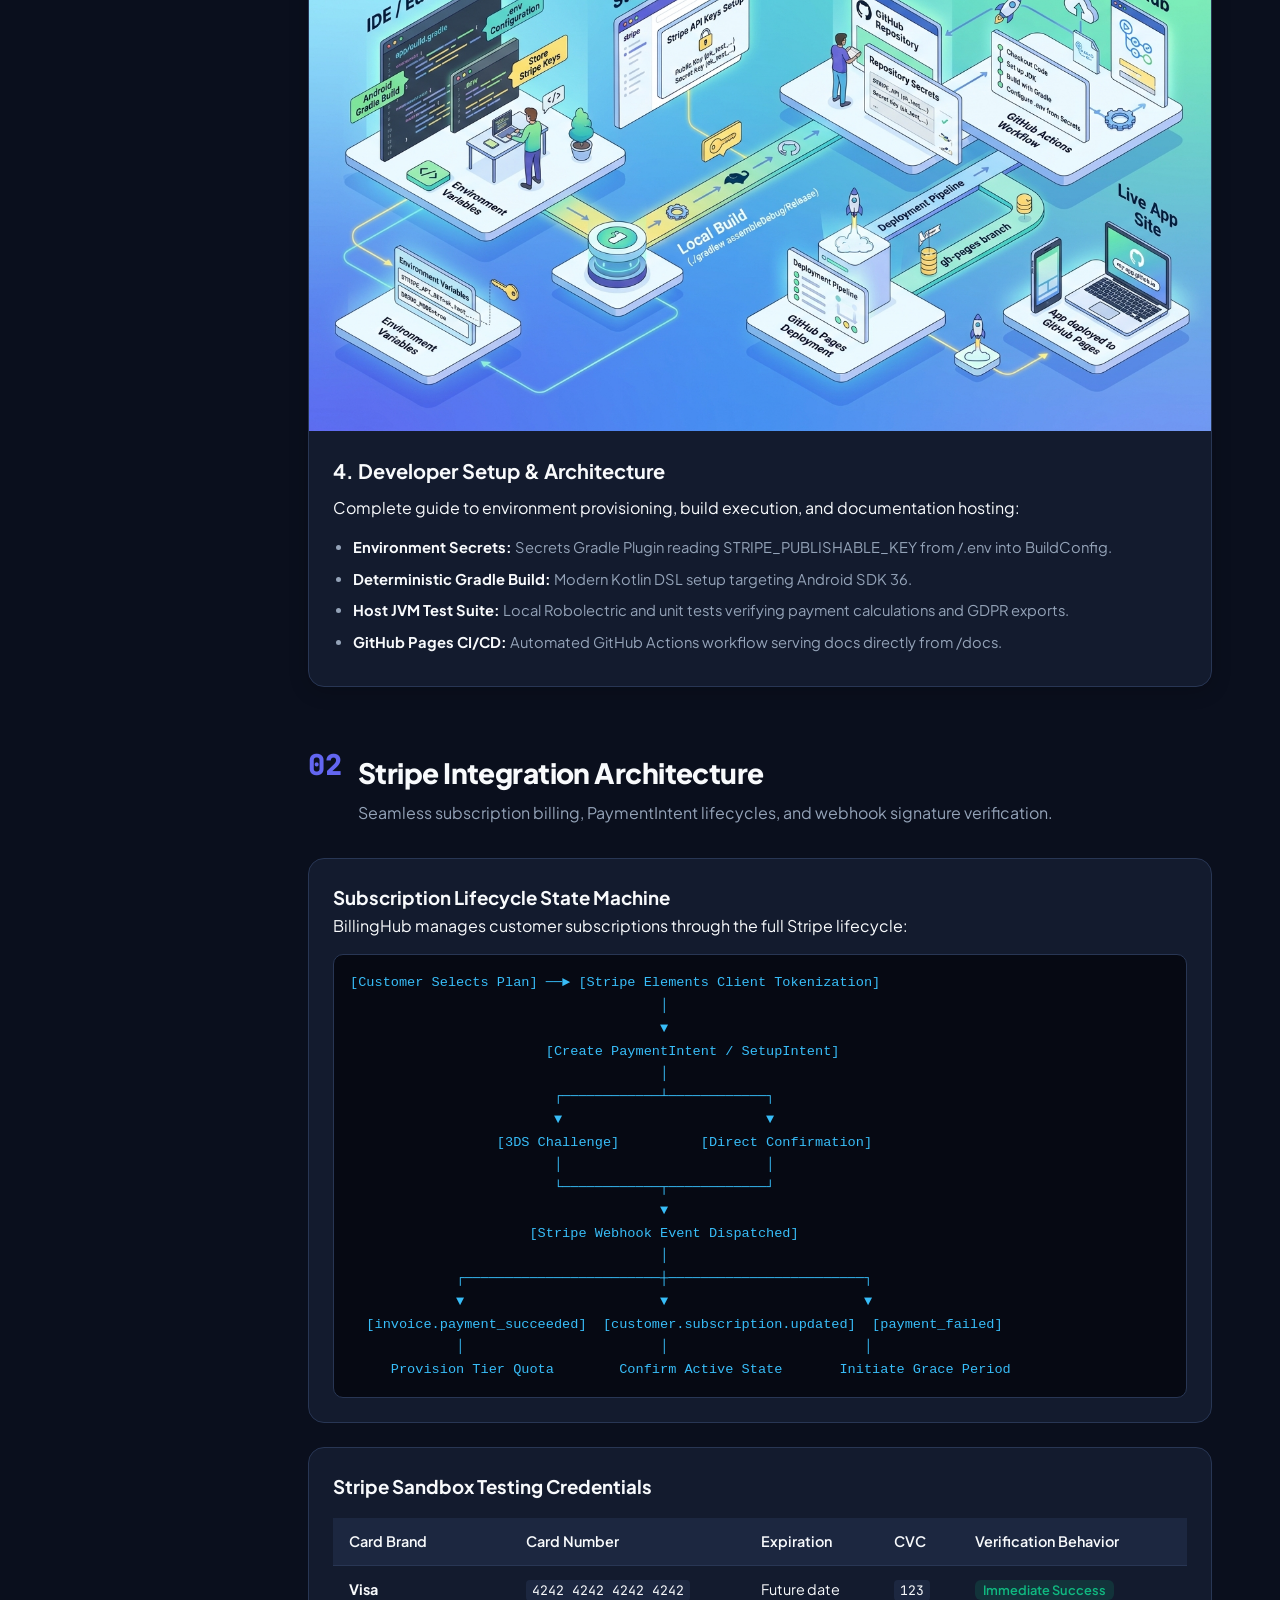
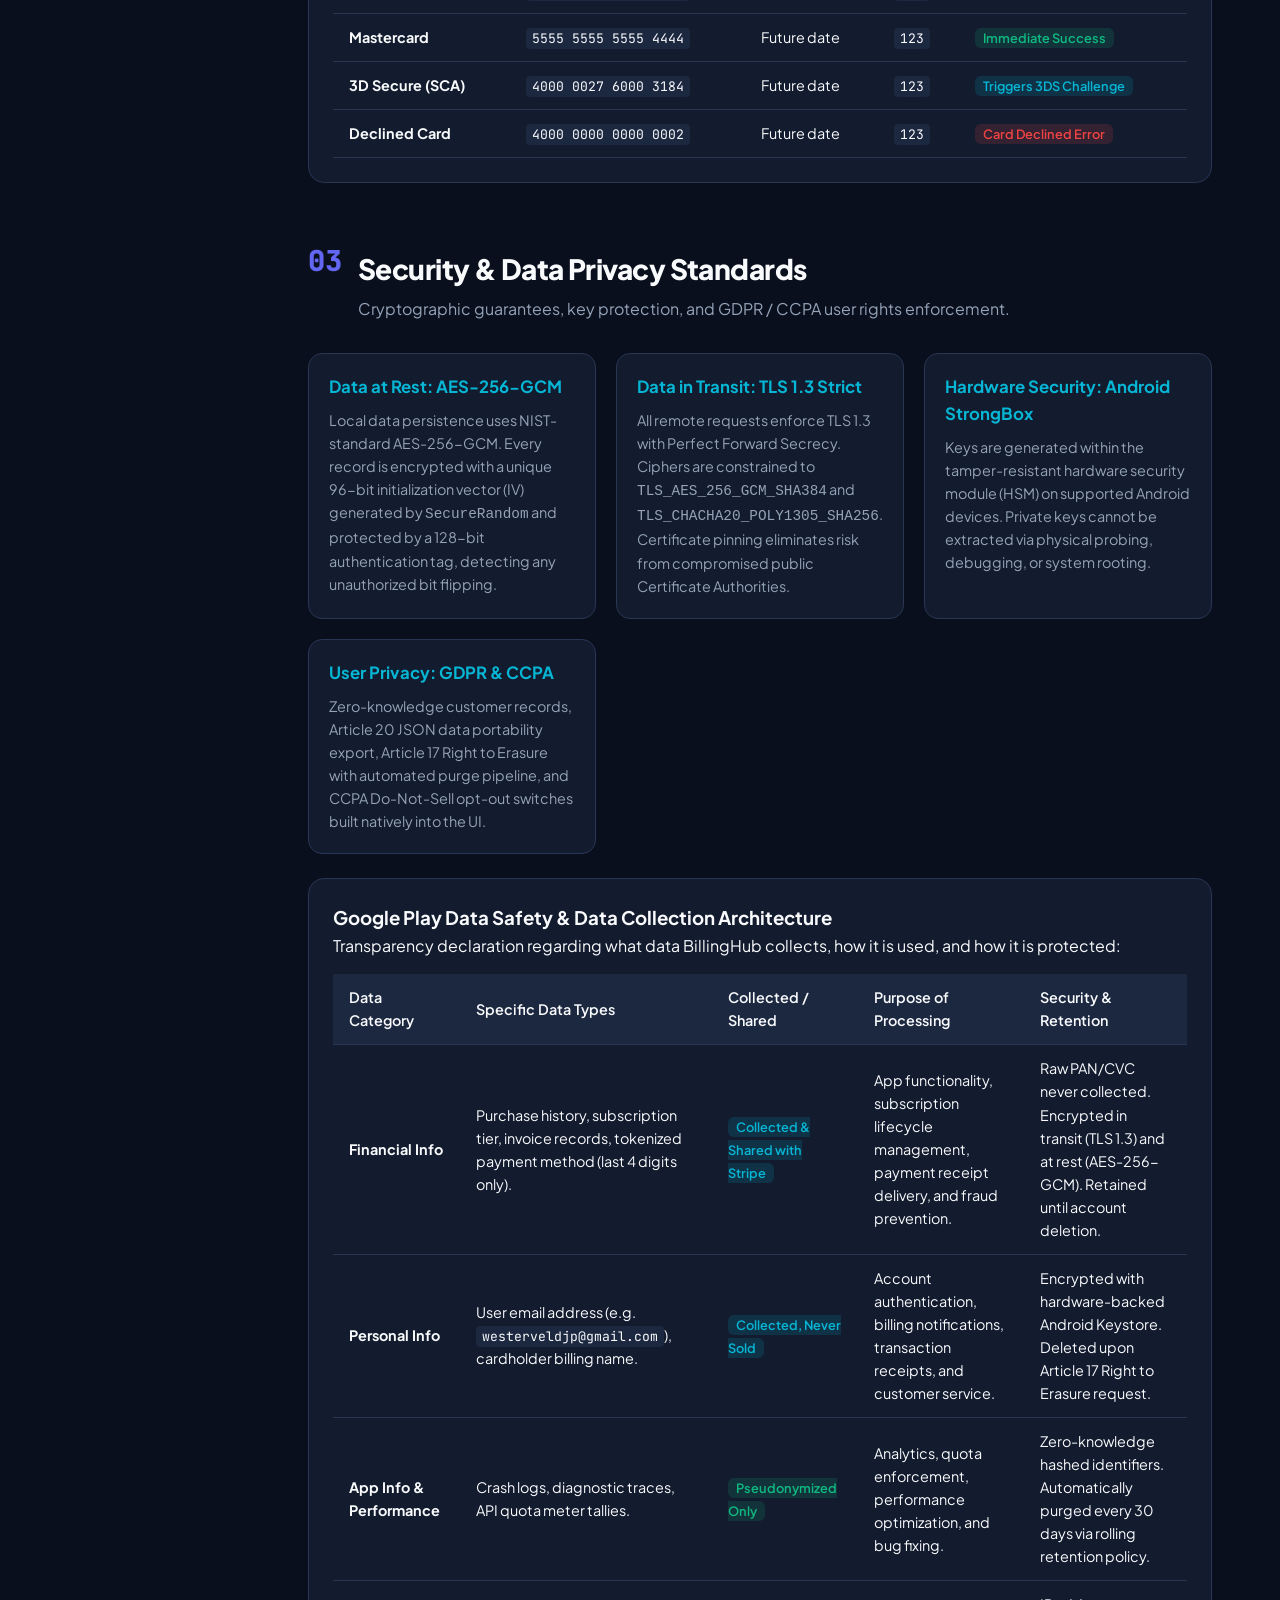
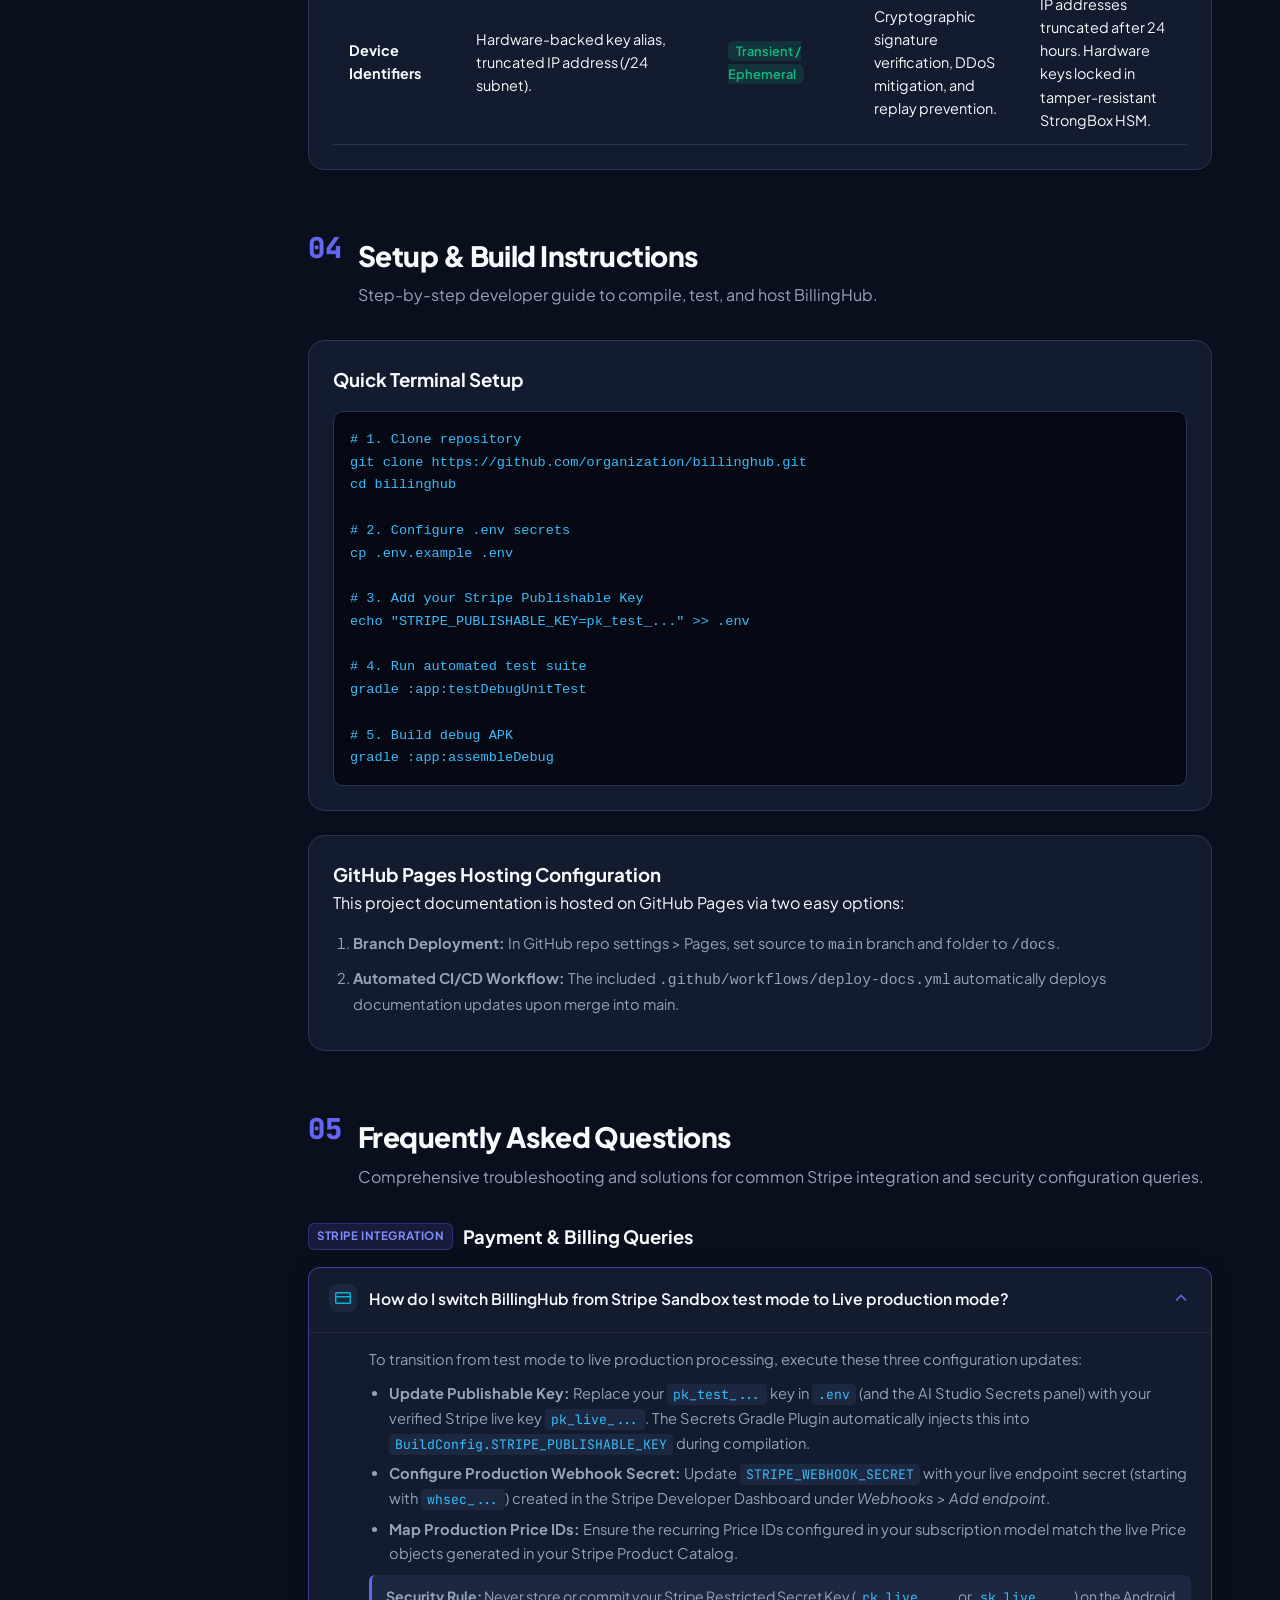
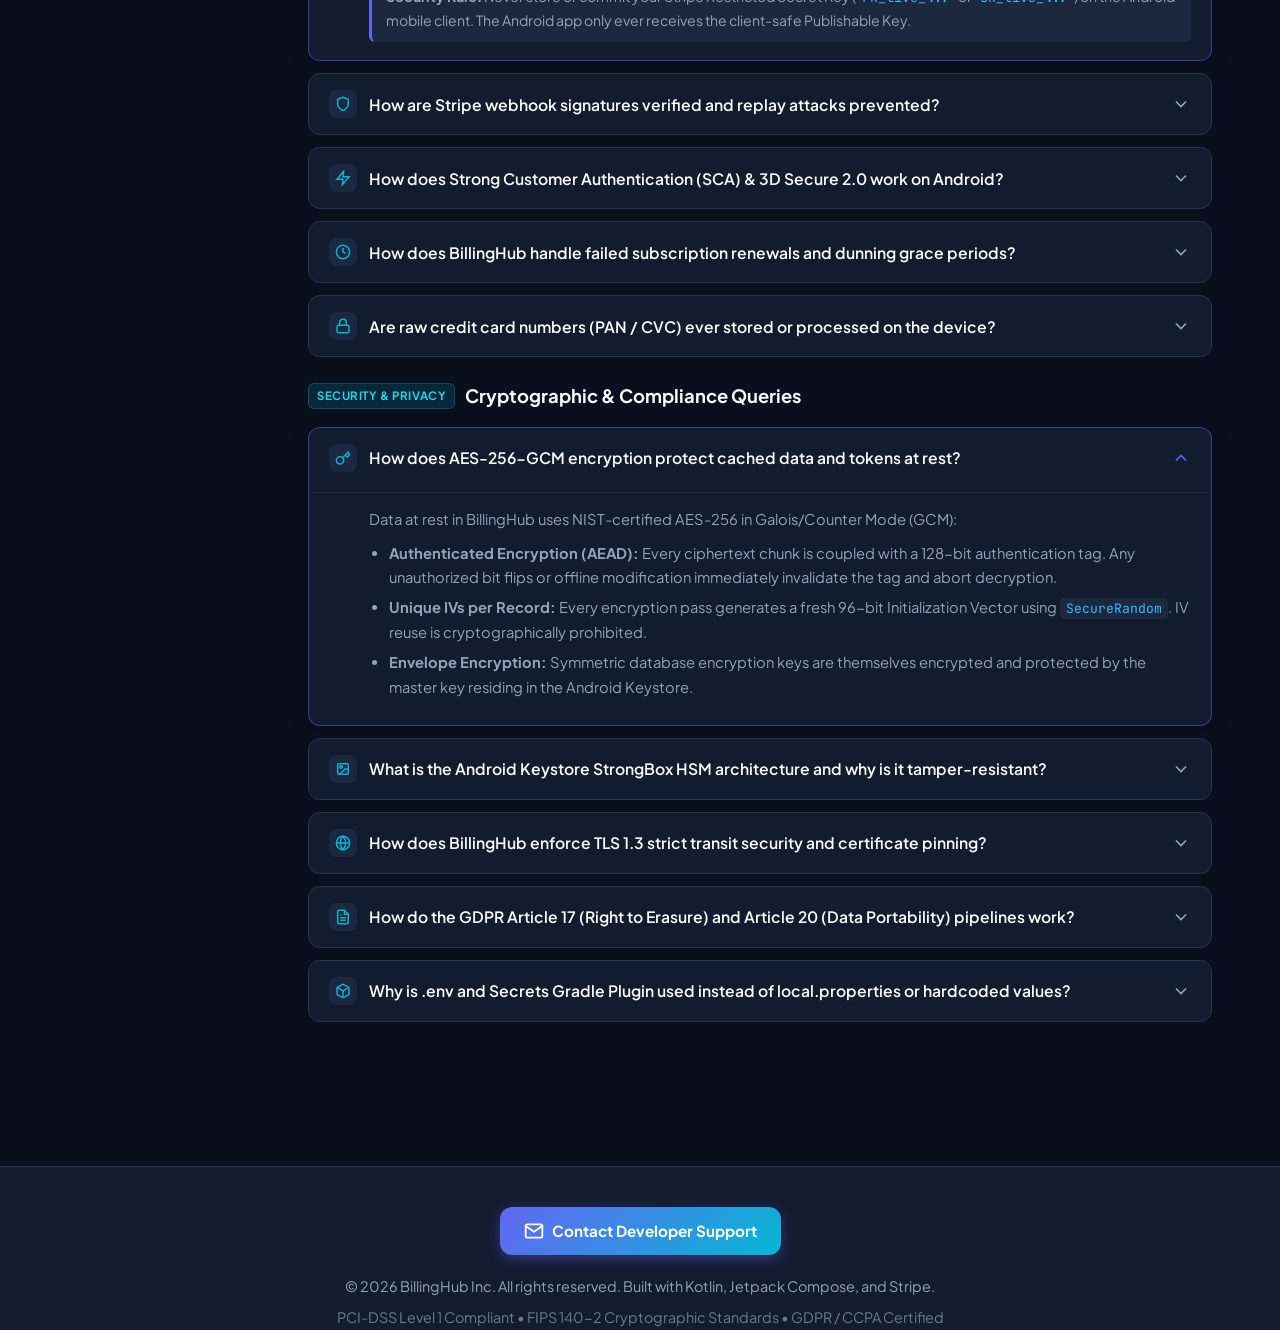
==== commit 068e1b02: "feat: add FAQ documentation and UI components Expand project documentation with a dedicated FAQ sect" ====
--- a/docs/index.html
+++ b/docs/index.html
@@ -26,6 +26,7 @@
         <a href="#stripe-billing" class="nav-link">Stripe Integration</a>
         <a href="#security-privacy" class="nav-link">Security & Privacy</a>
         <a href="#setup-guide" class="nav-link">Setup</a>
+        <a href="#faq" class="nav-link">FAQ</a>
         <button id="theme-toggle" class="btn-icon" aria-label="Toggle Theme">
           <svg class="sun-icon" width="18" height="18" viewBox="0 0 24 24" fill="none" stroke="currentColor" stroke-width="2"><circle cx="12" cy="12" r="5"/><path d="M12 1v2M12 21v2M4.22 4.22l1.42 1.42M18.36 18.36l1.42 1.42M1 12h2M21 12h2M4.22 19.78l1.42-1.42M18.36 5.64l1.42-1.42"/></svg>
         </button>
@@ -59,8 +60,8 @@
         <div class="nav-group">
           <span class="group-title">DEVELOPER GUIDE</span>
           <a href="#setup-guide">Installation & Build</a>
-          <a href="#environment-vars">.env Configuration</a>
           <a href="#github-pages">GitHub Pages Hosting</a>
+          <a href="#faq">Frequently Asked Questions</a>
         </div>
       </nav>
     </aside>
@@ -385,6 +386,241 @@
           </ol>
         </div>
       </section>
+
+      <!-- Section 5: Frequently Asked Questions -->
+      <section id="faq" class="doc-section">
+        <div class="section-header">
+          <span class="step-num">05</span>
+          <div>
+            <h2>Frequently Asked Questions</h2>
+            <p>Comprehensive troubleshooting and solutions for common Stripe integration and security configuration queries.</p>
+          </div>
+        </div>
+
+        <!-- Stripe Integration FAQs -->
+        <div class="faq-category">
+          <div class="faq-category-header">
+            <span class="faq-category-badge badge-stripe">STRIPE INTEGRATION</span>
+            <h3 class="faq-category-title">Payment & Billing Queries</h3>
+          </div>
+
+          <div class="faq-list">
+            <details class="faq-item" open>
+              <summary class="faq-summary">
+                <div class="faq-summary-content">
+                  <span class="faq-icon">
+                    <svg width="16" height="16" viewBox="0 0 24 24" fill="none" stroke="currentColor" stroke-width="2.2"><rect x="1" y="4" width="22" height="16" rx="2" ry="2"/><line x1="1" y1="10" x2="23" y2="10"/></svg>
+                  </span>
+                  <span>How do I switch BillingHub from Stripe Sandbox test mode to Live production mode?</span>
+                </div>
+                <svg class="faq-chevron" viewBox="0 0 24 24" fill="none" stroke="currentColor" stroke-width="2"><polyline points="6 9 12 15 18 9"/></svg>
+              </summary>
+              <div class="faq-answer">
+                <p>To transition from test mode to live production processing, execute these three configuration updates:</p>
+                <ul>
+                  <li><strong>Update Publishable Key:</strong> Replace your <code>pk_test_...</code> key in <code>.env</code> (and the AI Studio Secrets panel) with your verified Stripe live key <code>pk_live_...</code>. The Secrets Gradle Plugin automatically injects this into <code>BuildConfig.STRIPE_PUBLISHABLE_KEY</code> during compilation.</li>
+                  <li><strong>Configure Production Webhook Secret:</strong> Update <code>STRIPE_WEBHOOK_SECRET</code> with your live endpoint secret (starting with <code>whsec_...</code>) created in the Stripe Developer Dashboard under <em>Webhooks > Add endpoint</em>.</li>
+                  <li><strong>Map Production Price IDs:</strong> Ensure the recurring Price IDs configured in your subscription model match the live Price objects generated in your Stripe Product Catalog.</li>
+                </ul>
+                <div class="faq-callout">
+                  <strong>Security Rule:</strong> Never store or commit your Stripe Restricted Secret Key (<code>rk_live_...</code> or <code>sk_live_...</code>) on the Android mobile client. The Android app only ever receives the client-safe Publishable Key.
+                </div>
+              </div>
+            </details>
+
+            <details class="faq-item">
+              <summary class="faq-summary">
+                <div class="faq-summary-content">
+                  <span class="faq-icon">
+                    <svg width="16" height="16" viewBox="0 0 24 24" fill="none" stroke="currentColor" stroke-width="2.2"><path d="M12 22s8-4 8-10V5l-8-3-8 3v7c0 6 8 10 8 10z"/></svg>
+                  </span>
+                  <span>How are Stripe webhook signatures verified and replay attacks prevented?</span>
+                </div>
+                <svg class="faq-chevron" viewBox="0 0 24 24" fill="none" stroke="currentColor" stroke-width="2"><polyline points="6 9 12 15 18 9"/></svg>
+              </summary>
+              <div class="faq-answer">
+                <p>BillingHub validates every inbound webhook notification using RFC 2104 compliant HMAC-SHA256 signatures:</p>
+                <ul>
+                  <li><strong>Header Extraction:</strong> The receiver parses the <code>Stripe-Signature</code> header into timestamp (<code>t=...</code>) and signature scheme (<code>v1=...</code>).</li>
+                  <li><strong>Signature Computation:</strong> It builds the signed payload string <code>timestamp + "." + rawBody</code> and computes the HMAC-SHA256 hash using the shared <code>STRIPE_WEBHOOK_SECRET</code>.</li>
+                  <li><strong>Timing-Attack Safe Comparison:</strong> Signatures are compared using constant-time equality checks (<code>MessageDigest.isEqual</code>) to prevent timing side-channel attacks.</li>
+                  <li><strong>Tolerance Window:</strong> Requests with a timestamp older than 300 seconds (5 minutes) are rejected to eliminate replay attacks.</li>
+                </ul>
+              </div>
+            </details>
+
+            <details class="faq-item">
+              <summary class="faq-summary">
+                <div class="faq-summary-content">
+                  <span class="faq-icon">
+                    <svg width="16" height="16" viewBox="0 0 24 24" fill="none" stroke="currentColor" stroke-width="2.2"><polygon points="13 2 3 14 12 14 11 22 21 10 12 10 13 2"/></svg>
+                  </span>
+                  <span>How does Strong Customer Authentication (SCA) & 3D Secure 2.0 work on Android?</span>
+                </div>
+                <svg class="faq-chevron" viewBox="0 0 24 24" fill="none" stroke="currentColor" stroke-width="2"><polyline points="6 9 12 15 18 9"/></svg>
+              </summary>
+              <div class="faq-answer">
+                <p>For European PSD2 / SCA compliance and high-risk transactions requiring biometric or SMS one-time password verification:</p>
+                <ul>
+                  <li>When a PaymentIntent enters the <code>requires_action</code> state with <code>use_stripe_sdk</code>, the Android SDK natively presents the issuing bank's 3D Secure challenge sheet.</li>
+                  <li>Sandbox test card <code>4000 0027 6000 3184</code> is pre-configured in BillingHub to simulate and test this exact challenge flow without real bank charges.</li>
+                  <li>Upon completion, the listener receives the confirmed PaymentIntent and moves the subscription state machine to active without disrupting the user flow.</li>
+                </ul>
+              </div>
+            </details>
+
+            <details class="faq-item">
+              <summary class="faq-summary">
+                <div class="faq-summary-content">
+                  <span class="faq-icon">
+                    <svg width="16" height="16" viewBox="0 0 24 24" fill="none" stroke="currentColor" stroke-width="2.2"><circle cx="12" cy="12" r="10"/><polyline points="12 6 12 12 16 14"/></svg>
+                  </span>
+                  <span>How does BillingHub handle failed subscription renewals and dunning grace periods?</span>
+                </div>
+                <svg class="faq-chevron" viewBox="0 0 24 24" fill="none" stroke="currentColor" stroke-width="2"><polyline points="6 9 12 15 18 9"/></svg>
+              </summary>
+              <div class="faq-answer">
+                <p>When an existing card fails renewal (e.g., card expired, insufficient funds):</p>
+                <ul>
+                  <li>Stripe fires the <code>invoice.payment_failed</code> webhook event. BillingHub updates the subscription status to <code>past_due</code>.</li>
+                  <li>A grace period banner appears in the dashboard inviting the user to update their payment method before service interruption.</li>
+                  <li>Stripe Smart Retries algorithm attempts collection up to 4 times based on machine learning models. If all retries fail, <code>customer.subscription.deleted</code> downgrades the account to the Starter tier.</li>
+                </ul>
+              </div>
+            </details>
+
+            <details class="faq-item">
+              <summary class="faq-summary">
+                <div class="faq-summary-content">
+                  <span class="faq-icon">
+                    <svg width="16" height="16" viewBox="0 0 24 24" fill="none" stroke="currentColor" stroke-width="2.2"><rect x="3" y="11" width="18" height="11" rx="2" ry="2"/><path d="M7 11V7a5 5 0 0 1 10 0v4"/></svg>
+                  </span>
+                  <span>Are raw credit card numbers (PAN / CVC) ever stored or processed on the device?</span>
+                </div>
+                <svg class="faq-chevron" viewBox="0 0 24 24" fill="none" stroke="currentColor" stroke-width="2"><polyline points="6 9 12 15 18 9"/></svg>
+              </summary>
+              <div class="faq-answer">
+                <p><strong>Absolutely not.</strong> BillingHub employs zero-knowledge tokenization architecture:</p>
+                <ul>
+                  <li>Raw PAN, expiry, and CVC inputs are captured directly within isolated Stripe SDK UI fields and transmitted over TLS 1.3 straight to Stripe's certified PCI-DSS Level 1 tokenization vaults.</li>
+                  <li>Neither application RAM, Room database, nor device flash storage ever receives or retains raw card numbers.</li>
+                  <li>The app only stores the returned non-sensitive Stripe PaymentMethod token (<code>pm_xxx</code>), card brand, and masked last 4 digits (e.g. <code>•••• 4242</code>), keeping PCI compliance burden strictly at SAQ A-EP.</li>
+                </ul>
+              </div>
+            </details>
+          </div>
+        </div>
+
+        <!-- Security & Privacy FAQs -->
+        <div class="faq-category mt-4">
+          <div class="faq-category-header">
+            <span class="faq-category-badge badge-security">SECURITY & PRIVACY</span>
+            <h3 class="faq-category-title">Cryptographic & Compliance Queries</h3>
+          </div>
+
+          <div class="faq-list">
+            <details class="faq-item" open>
+              <summary class="faq-summary">
+                <div class="faq-summary-content">
+                  <span class="faq-icon">
+                    <svg width="16" height="16" viewBox="0 0 24 24" fill="none" stroke="currentColor" stroke-width="2.2"><path d="M21 2l-2 2m-7.61 7.61a5.5 5.5 0 1 1-7.778 7.778 5.5 5.5 0 0 1 7.777-7.777zm0 0L15.5 7.5m0 0l3 3L22 7l-3-3m-3.5 3.5L19 4"/></svg>
+                  </span>
+                  <span>How does AES-256-GCM encryption protect cached data and tokens at rest?</span>
+                </div>
+                <svg class="faq-chevron" viewBox="0 0 24 24" fill="none" stroke="currentColor" stroke-width="2"><polyline points="6 9 12 15 18 9"/></svg>
+              </summary>
+              <div class="faq-answer">
+                <p>Data at rest in BillingHub uses NIST-certified AES-256 in Galois/Counter Mode (GCM):</p>
+                <ul>
+                  <li><strong>Authenticated Encryption (AEAD):</strong> Every ciphertext chunk is coupled with a 128-bit authentication tag. Any unauthorized bit flips or offline modification immediately invalidate the tag and abort decryption.</li>
+                  <li><strong>Unique IVs per Record:</strong> Every encryption pass generates a fresh 96-bit Initialization Vector using <code>SecureRandom</code>. IV reuse is cryptographically prohibited.</li>
+                  <li><strong>Envelope Encryption:</strong> Symmetric database encryption keys are themselves encrypted and protected by the master key residing in the Android Keystore.</li>
+                </ul>
+              </div>
+            </details>
+
+            <details class="faq-item">
+              <summary class="faq-summary">
+                <div class="faq-summary-content">
+                  <span class="faq-icon">
+                    <svg width="16" height="16" viewBox="0 0 24 24" fill="none" stroke="currentColor" stroke-width="2.2"><rect x="4" y="4" width="16" height="16" rx="2"/><circle cx="9" cy="9" r="2"/><path d="m21 15-3.086-3.086a2 2 0 0 0-2.828 0L6 21"/></svg>
+                  </span>
+                  <span>What is the Android Keystore StrongBox HSM architecture and why is it tamper-resistant?</span>
+                </div>
+                <svg class="faq-chevron" viewBox="0 0 24 24" fill="none" stroke="currentColor" stroke-width="2"><polyline points="6 9 12 15 18 9"/></svg>
+              </summary>
+              <div class="faq-answer">
+                <p>On supported devices (Android 9.0+), BillingHub requests keys configured with <code>setIsStrongBoxBacked(true)</code>:</p>
+                <ul>
+                  <li><strong>Dedicated Hardware Isolation:</strong> StrongBox operates on a physically isolated microprocessor with dedicated CPU, secure memory, and true hardware random number generator (TRNG), completely separated from the main Android Application Processor.</li>
+                  <li><strong>Root & Memory-Dump Immune:</strong> Even if an attacker obtains kernel root access or performs memory dumping on the device, cryptographic private key material cannot be extracted outside the hardware boundary.</li>
+                  <li><strong>Cryptographic Attestation:</strong> Keys can prove hardware provenance via Keymaster X.509 certificate chains signed directly by Google and OEM root authorities.</li>
+                </ul>
+              </div>
+            </details>
+
+            <details class="faq-item">
+              <summary class="faq-summary">
+                <div class="faq-summary-content">
+                  <span class="faq-icon">
+                    <svg width="16" height="16" viewBox="0 0 24 24" fill="none" stroke="currentColor" stroke-width="2.2"><circle cx="12" cy="12" r="10"/><line x1="2" y1="12" x2="22" y2="12"/><path d="M12 2a15.3 15.3 0 0 1 4 10 15.3 15.3 0 0 1-4 10 15.3 15.3 0 0 1-4-10 15.3 15.3 0 0 1 4-10z"/></svg>
+                  </span>
+                  <span>How does BillingHub enforce TLS 1.3 strict transit security and certificate pinning?</span>
+                </div>
+                <svg class="faq-chevron" viewBox="0 0 24 24" fill="none" stroke="currentColor" stroke-width="2"><polyline points="6 9 12 15 18 9"/></svg>
+              </summary>
+              <div class="faq-answer">
+                <p>Network transit enforces zero cleartext and strict transport security:</p>
+                <ul>
+                  <li><strong>Network Security Config:</strong> <code>res/xml/network_security_config.xml</code> explicitly sets <code>cleartextTrafficPermitted="false"</code>.</li>
+                  <li><strong>TLS 1.3 Protocol & Ciphers:</strong> OkHttp is pinned strictly to TLS 1.3 with Perfect Forward Secrecy cipher suites (<code>TLS_AES_256_GCM_SHA384</code> and <code>TLS_CHACHA20_POLY1305_SHA256</code>), eliminating obsolete ciphers and renegotiation vulnerabilities.</li>
+                  <li><strong>Public Key Pinning:</strong> Public key SHA-256 certificate pins are validated on all connections to <code>api.stripe.com</code> and billing endpoints, thwarting rogue CA interception and man-in-the-middle (MITM) attacks.</li>
+                </ul>
+              </div>
+            </details>
+
+            <details class="faq-item">
+              <summary class="faq-summary">
+                <div class="faq-summary-content">
+                  <span class="faq-icon">
+                    <svg width="16" height="16" viewBox="0 0 24 24" fill="none" stroke="currentColor" stroke-width="2.2"><path d="M14 2H6a2 2 0 0 0-2 2v16a2 2 0 0 0 2 2h12a2 2 0 0 0 2-2V8z"/><polyline points="14 2 14 8 20 8"/><line x1="16" y1="13" x2="8" y2="13"/><line x1="16" y1="17" x2="8" y2="17"/><polyline points="10 9 9 9 8 9"/></svg>
+                  </span>
+                  <span>How do the GDPR Article 17 (Right to Erasure) and Article 20 (Data Portability) pipelines work?</span>
+                </div>
+                <svg class="faq-chevron" viewBox="0 0 24 24" fill="none" stroke="currentColor" stroke-width="2"><polyline points="6 9 12 15 18 9"/></svg>
+              </summary>
+              <div class="faq-answer">
+                <p>Privacy regulations are directly operationalized via interactive tools in the app:</p>
+                <ul>
+                  <li><strong>Article 20 Data Portability:</strong> Clicking <em>Export Data (JSON)</em> generates an unencrypted, standardized JSON archive including user profile, active subscription status, quota usage metrics, and payment transaction logs, downloadable to the user's device.</li>
+                  <li><strong>Article 17 Right to Erasure:</strong> Clicking <em>Request Account & Data Deletion</em> executes an irreversible purge pipeline: cancels recurring Stripe subscriptions, flushes Keystore keys, zeroes out database rows, and deletes cached local preferences.</li>
+                  <li><strong>CCPA Do-Not-Sell:</strong> A dedicated native switch immediately toggles off any external telemetry and diagnostic analytics sharing.</li>
+                </ul>
+              </div>
+            </details>
+
+            <details class="faq-item">
+              <summary class="faq-summary">
+                <div class="faq-summary-content">
+                  <span class="faq-icon">
+                    <svg width="16" height="16" viewBox="0 0 24 24" fill="none" stroke="currentColor" stroke-width="2.2"><path d="M21 16V8a2 2 0 0 0-1-1.73l-7-4a2 2 0 0 0-2 0l-7 4A2 2 0 0 0 3 8v8a2 2 0 0 0 1 1.73l7 4a2 2 0 0 0 2 0l7-4A2 2 0 0 0 21 16z"/><polyline points="3.27 6.96 12 12.01 20.73 6.96"/><line x1="12" y1="22.08" x2="12" y2="12"/></svg>
+                  </span>
+                  <span>Why is .env and Secrets Gradle Plugin used instead of local.properties or hardcoded values?</span>
+                </div>
+                <svg class="faq-chevron" viewBox="0 0 24 24" fill="none" stroke="currentColor" stroke-width="2"><polyline points="6 9 12 15 18 9"/></svg>
+              </summary>
+              <div class="faq-answer">
+                <p>Industry best practice and repository safety rules:</p>
+                <ul>
+                  <li><strong>Zero Secret Leakage:</strong> Secrets are maintained in <code>.env</code> which is strictly listed in <code>.gitignore</code>, guaranteeing credentials are never committed to public or private Git repositories.</li>
+                  <li><strong>Secrets Gradle Plugin:</strong> At build time, the plugin parses <code>.env</code> and compiles the values into typed fields in <code>BuildConfig</code> (e.g. <code>BuildConfig.STRIPE_PUBLISHABLE_KEY</code>).</li>
+                  <li><strong>Container & CI Compatibility:</strong> The AI Studio Secrets panel provides runtime environment variable injection without relying on local machine filesystem paths.</li>
+                </ul>
+              </div>
+            </details>
+          </div>
+        </div>
+      </section>
     </main>
   </div>
 
--- a/docs/styles.css
+++ b/docs/styles.css
@@ -453,6 +453,164 @@
   color: var(--text-secondary);
 }
 
+/* Frequently Asked Questions (FAQ) */
+.faq-category {
+  margin-top: 24px;
+  margin-bottom: 12px;
+}
+
+.faq-category-header {
+  display: flex;
+  align-items: center;
+  gap: 10px;
+  margin-bottom: 16px;
+}
+
+.faq-category-title {
+  font-size: 1.15rem;
+  font-weight: 700;
+  color: var(--text-primary);
+}
+
+.faq-category-badge {
+  font-size: 0.72rem;
+  font-weight: 700;
+  text-transform: uppercase;
+  padding: 3px 8px;
+  border-radius: 6px;
+  letter-spacing: 0.05em;
+}
+
+.badge-stripe {
+  background: rgba(99, 102, 241, 0.15);
+  color: #818cf8;
+  border: 1px solid rgba(99, 102, 241, 0.3);
+}
+
+.badge-security {
+  background: rgba(6, 182, 212, 0.15);
+  color: #22d3ee;
+  border: 1px solid rgba(6, 182, 212, 0.3);
+}
+
+.faq-list {
+  display: flex;
+  flex-direction: column;
+  gap: 12px;
+}
+
+.faq-item {
+  background: var(--bg-surface);
+  border: 1px solid var(--border-color);
+  border-radius: 12px;
+  overflow: hidden;
+  transition: border-color 0.2s, box-shadow 0.2s;
+}
+
+.faq-item[open] {
+  border-color: rgba(99, 102, 241, 0.5);
+  box-shadow: 0 4px 20px rgba(0, 0, 0, 0.2);
+}
+
+.faq-summary {
+  display: flex;
+  align-items: center;
+  justify-content: space-between;
+  padding: 16px 20px;
+  cursor: pointer;
+  user-select: none;
+  font-weight: 600;
+  font-size: 0.98rem;
+  color: var(--text-primary);
+  list-style: none;
+  transition: background-color 0.15s;
+}
+
+.faq-summary::-webkit-details-marker {
+  display: none;
+}
+
+.faq-summary:hover {
+  background-color: var(--bg-surface-elevated);
+}
+
+.faq-summary-content {
+  display: flex;
+  align-items: center;
+  gap: 12px;
+  flex: 1;
+}
+
+.faq-icon {
+  display: inline-flex;
+  align-items: center;
+  justify-content: center;
+  width: 28px;
+  height: 28px;
+  border-radius: 8px;
+  background: var(--bg-surface-elevated);
+  color: var(--cyan-accent);
+  flex-shrink: 0;
+}
+
+.faq-chevron {
+  width: 20px;
+  height: 20px;
+  color: var(--text-secondary);
+  transition: transform 0.25s cubic-bezier(0.4, 0, 0.2, 1);
+  flex-shrink: 0;
+}
+
+.faq-item[open] .faq-chevron {
+  transform: rotate(180deg);
+  color: var(--indigo-primary);
+}
+
+.faq-answer {
+  padding: 0 20px 18px 60px;
+  color: var(--text-secondary);
+  font-size: 0.92rem;
+  line-height: 1.65;
+  border-top: 1px solid rgba(255, 255, 255, 0.05);
+  margin-top: 4px;
+  padding-top: 14px;
+}
+
+.faq-answer p {
+  margin-bottom: 10px;
+}
+
+.faq-answer p:last-child {
+  margin-bottom: 0;
+}
+
+.faq-answer code {
+  font-family: var(--font-mono);
+  background: var(--bg-surface-elevated);
+  padding: 2px 6px;
+  border-radius: 4px;
+  font-size: 0.82rem;
+  color: #38bdf8;
+}
+
+.faq-answer ul {
+  padding-left: 20px;
+  margin: 8px 0;
+}
+
+.faq-answer li {
+  margin-bottom: 6px;
+}
+
+.faq-callout {
+  background: var(--bg-surface-elevated);
+  border-left: 3px solid var(--indigo-primary);
+  padding: 10px 14px;
+  border-radius: 6px;
+  margin-top: 10px;
+  font-size: 0.88rem;
+}
+
 /* Footer */
 .footer {
   border-top: 1px solid var(--border-color);
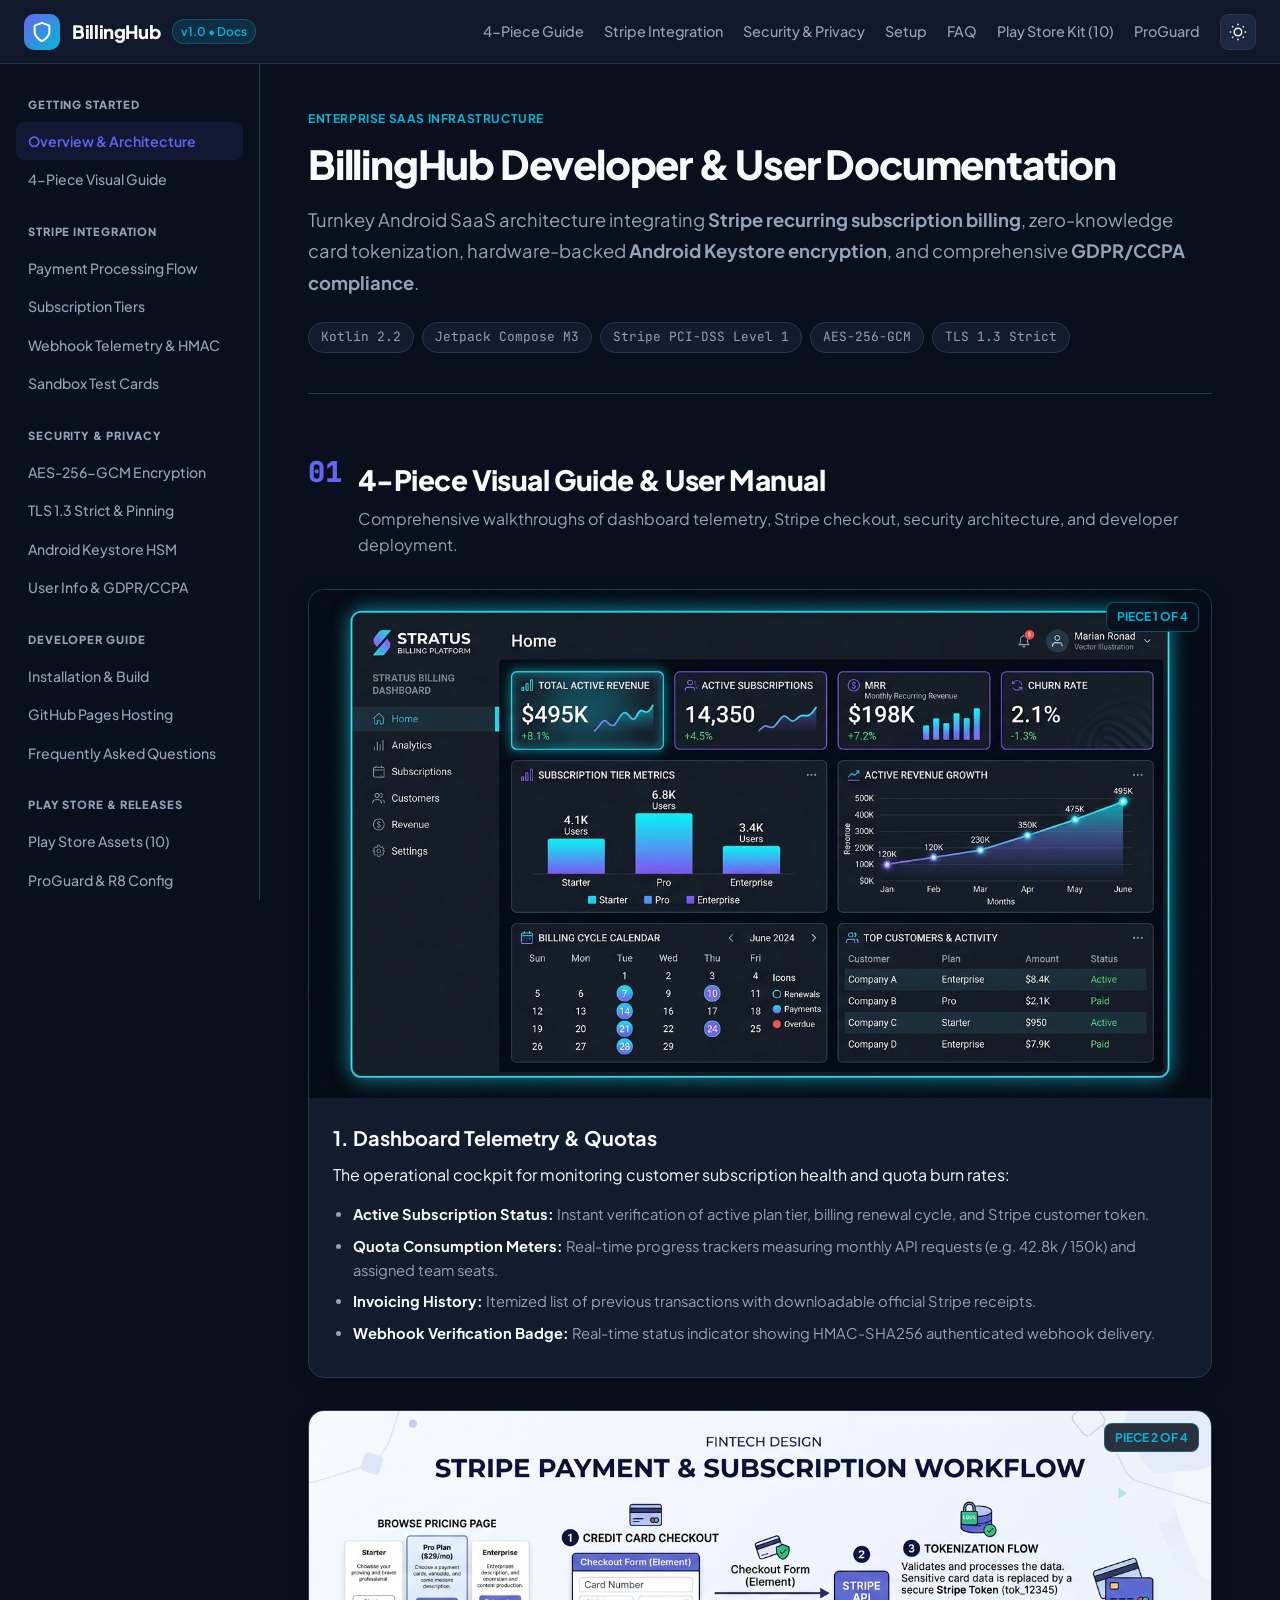
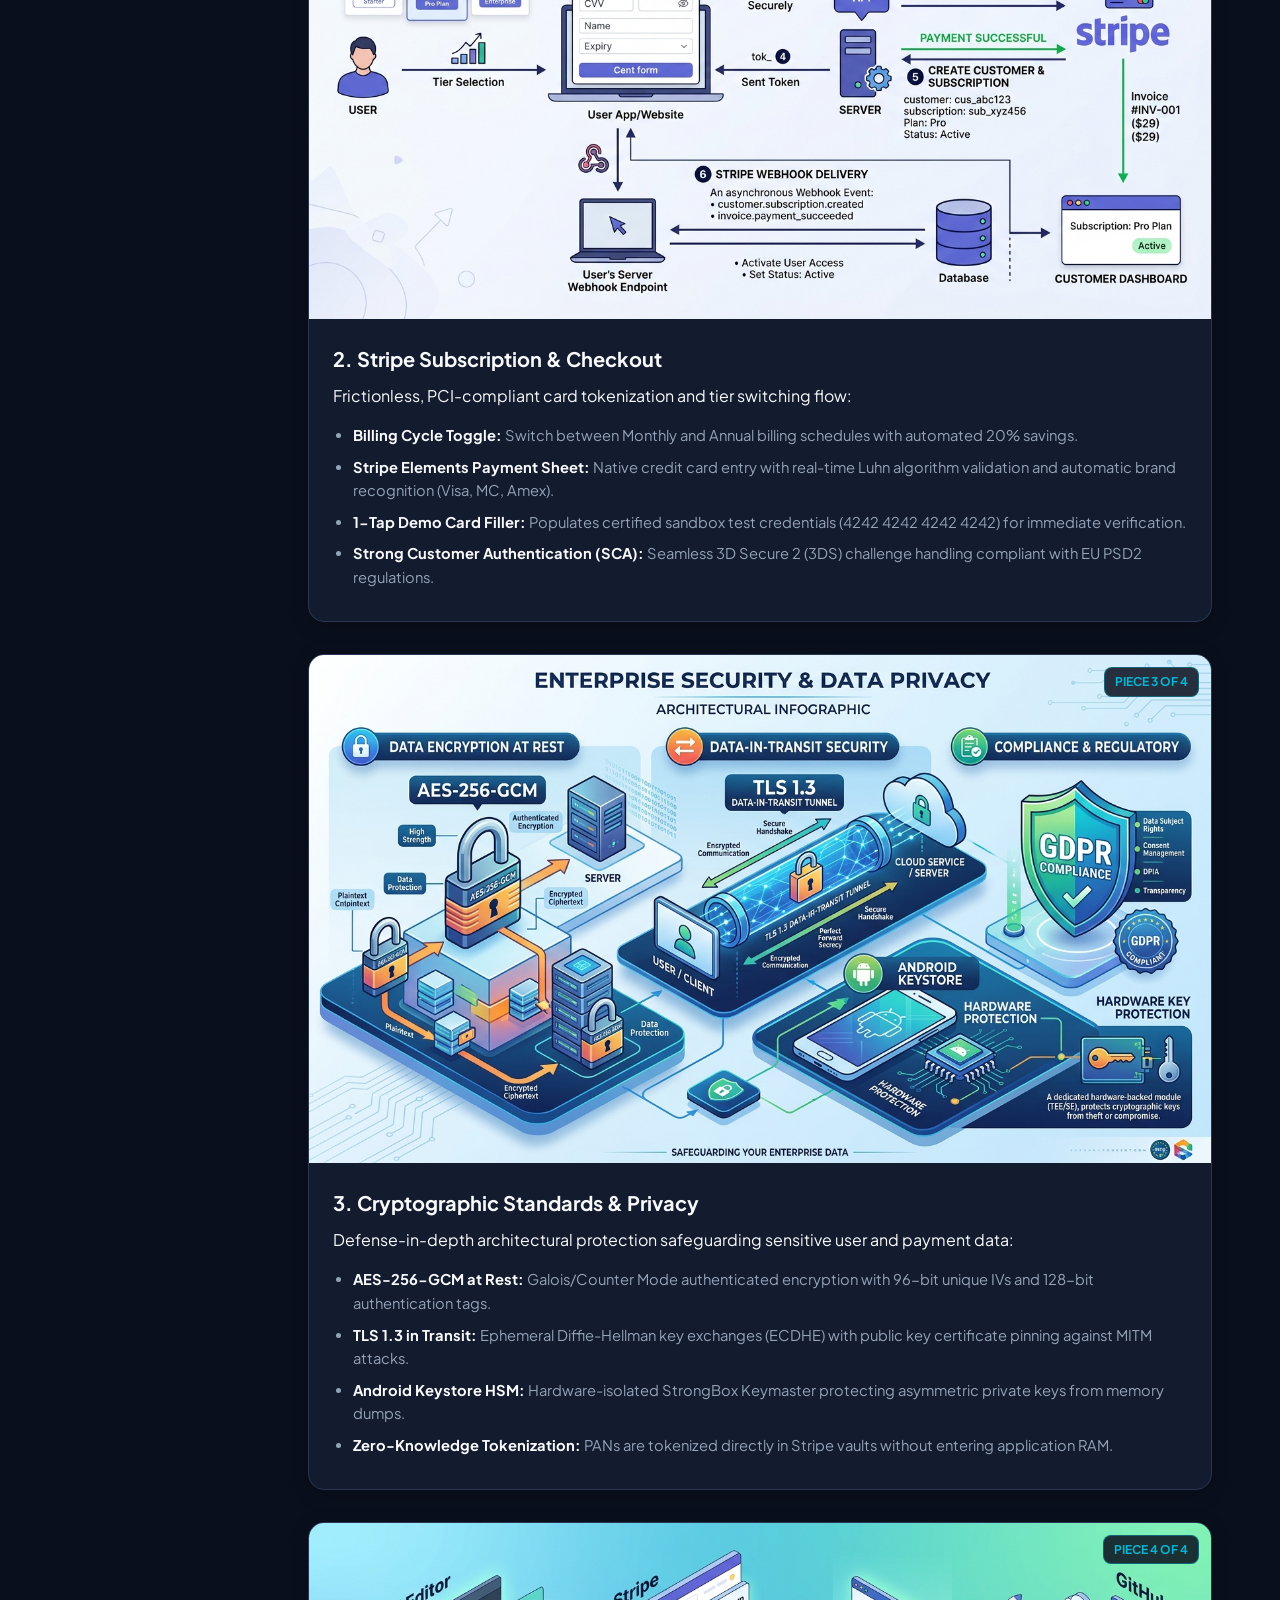
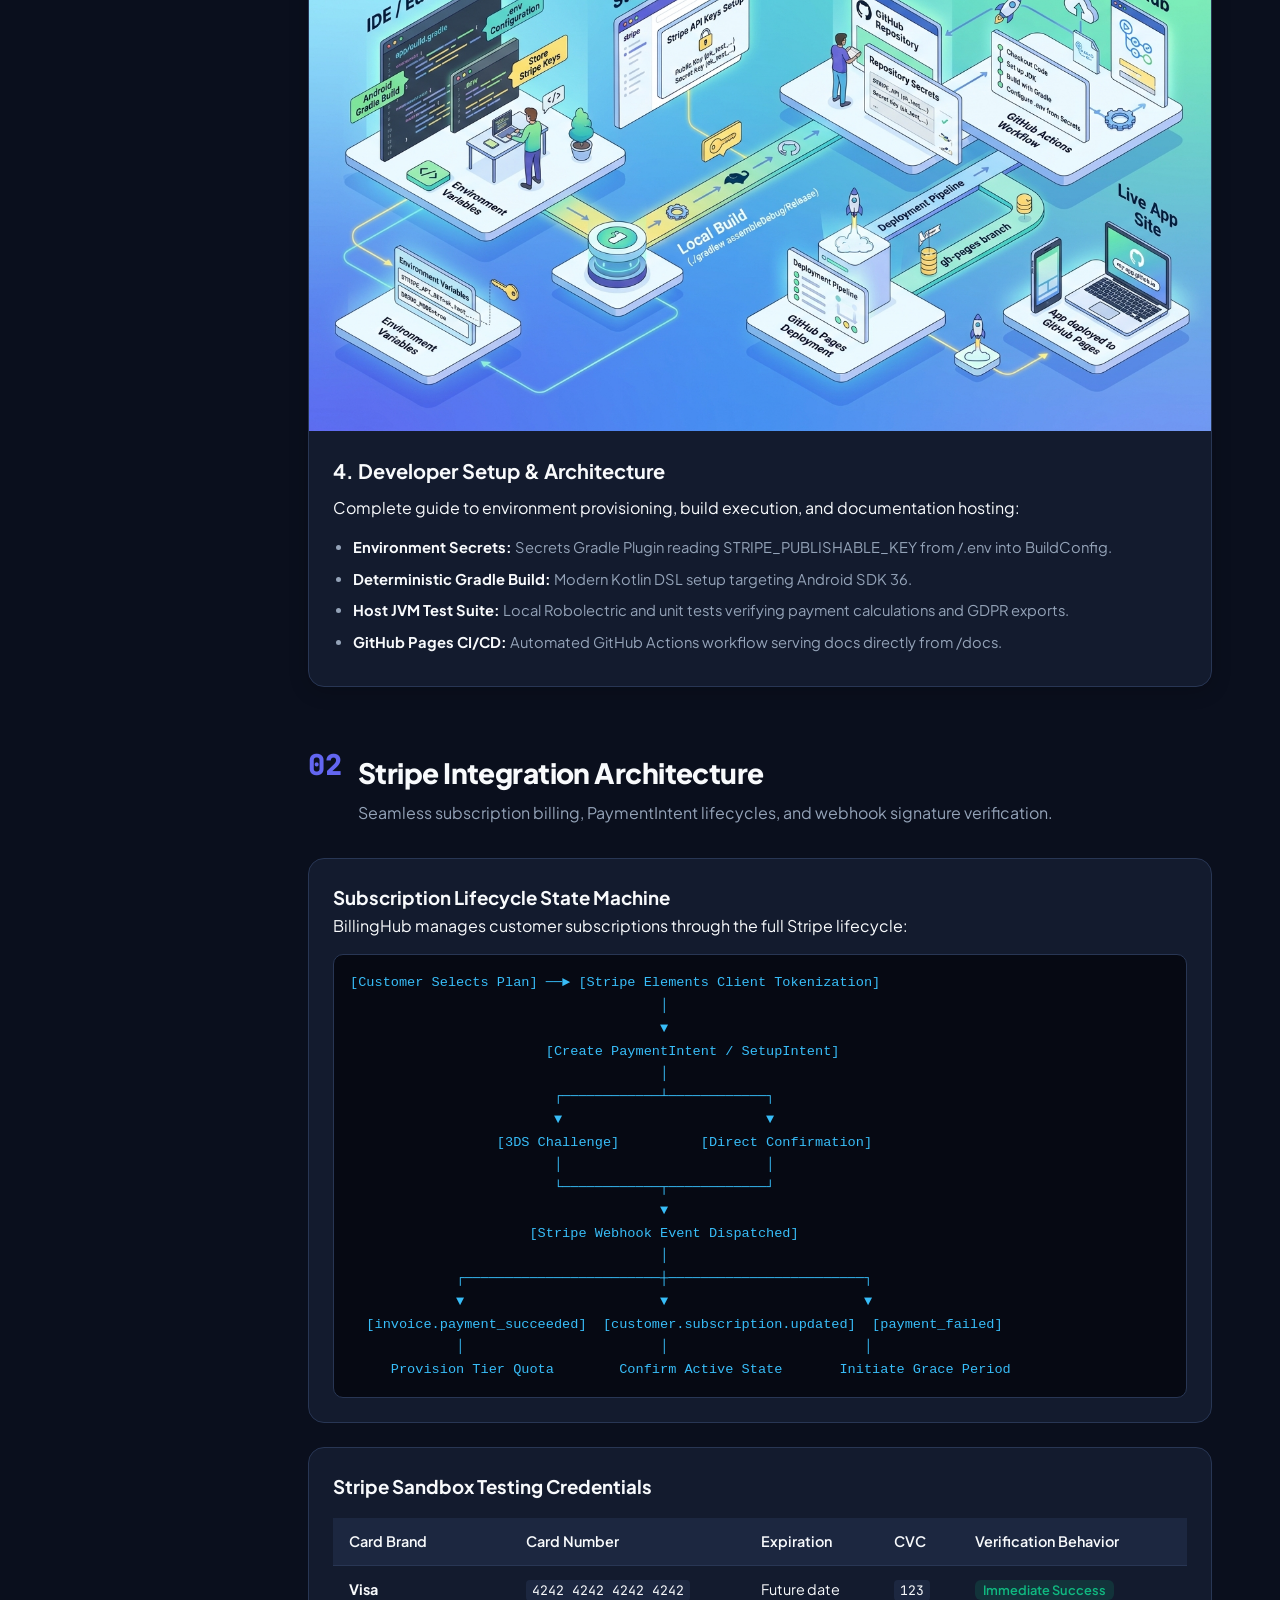
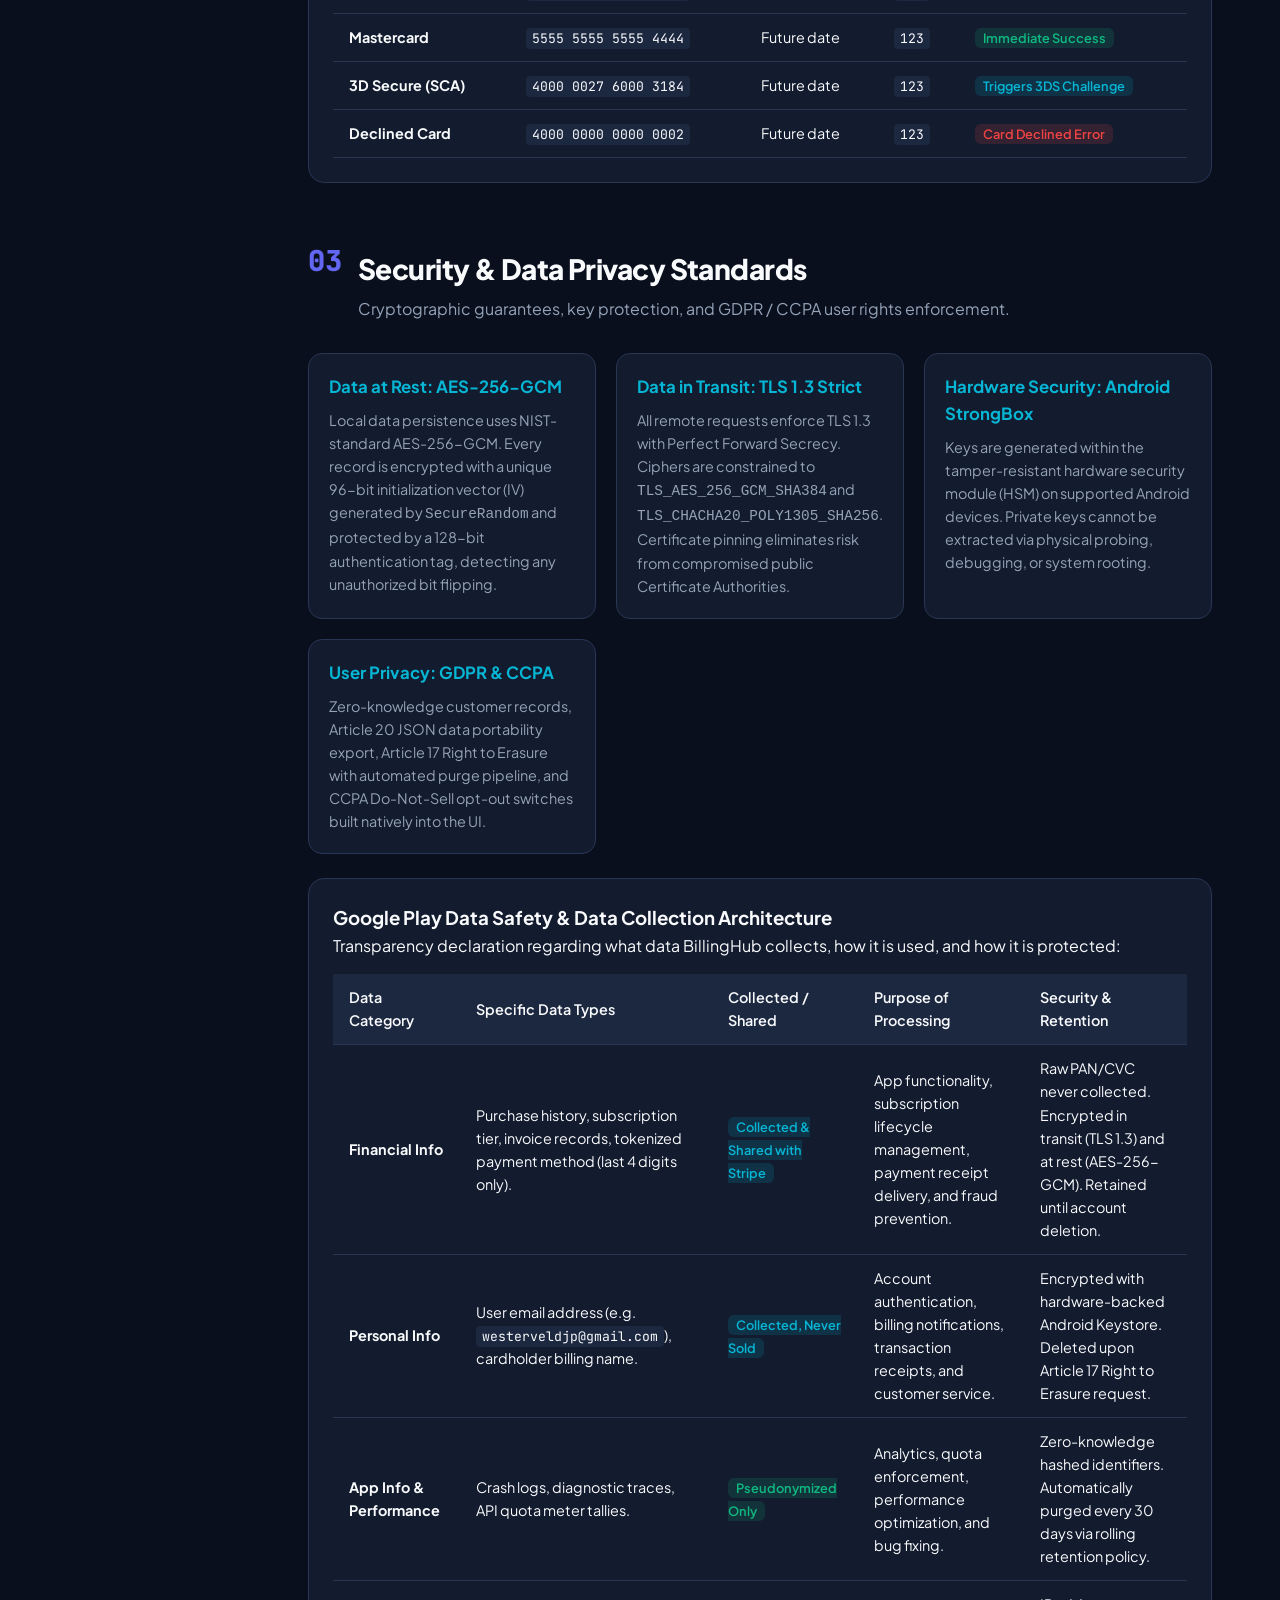
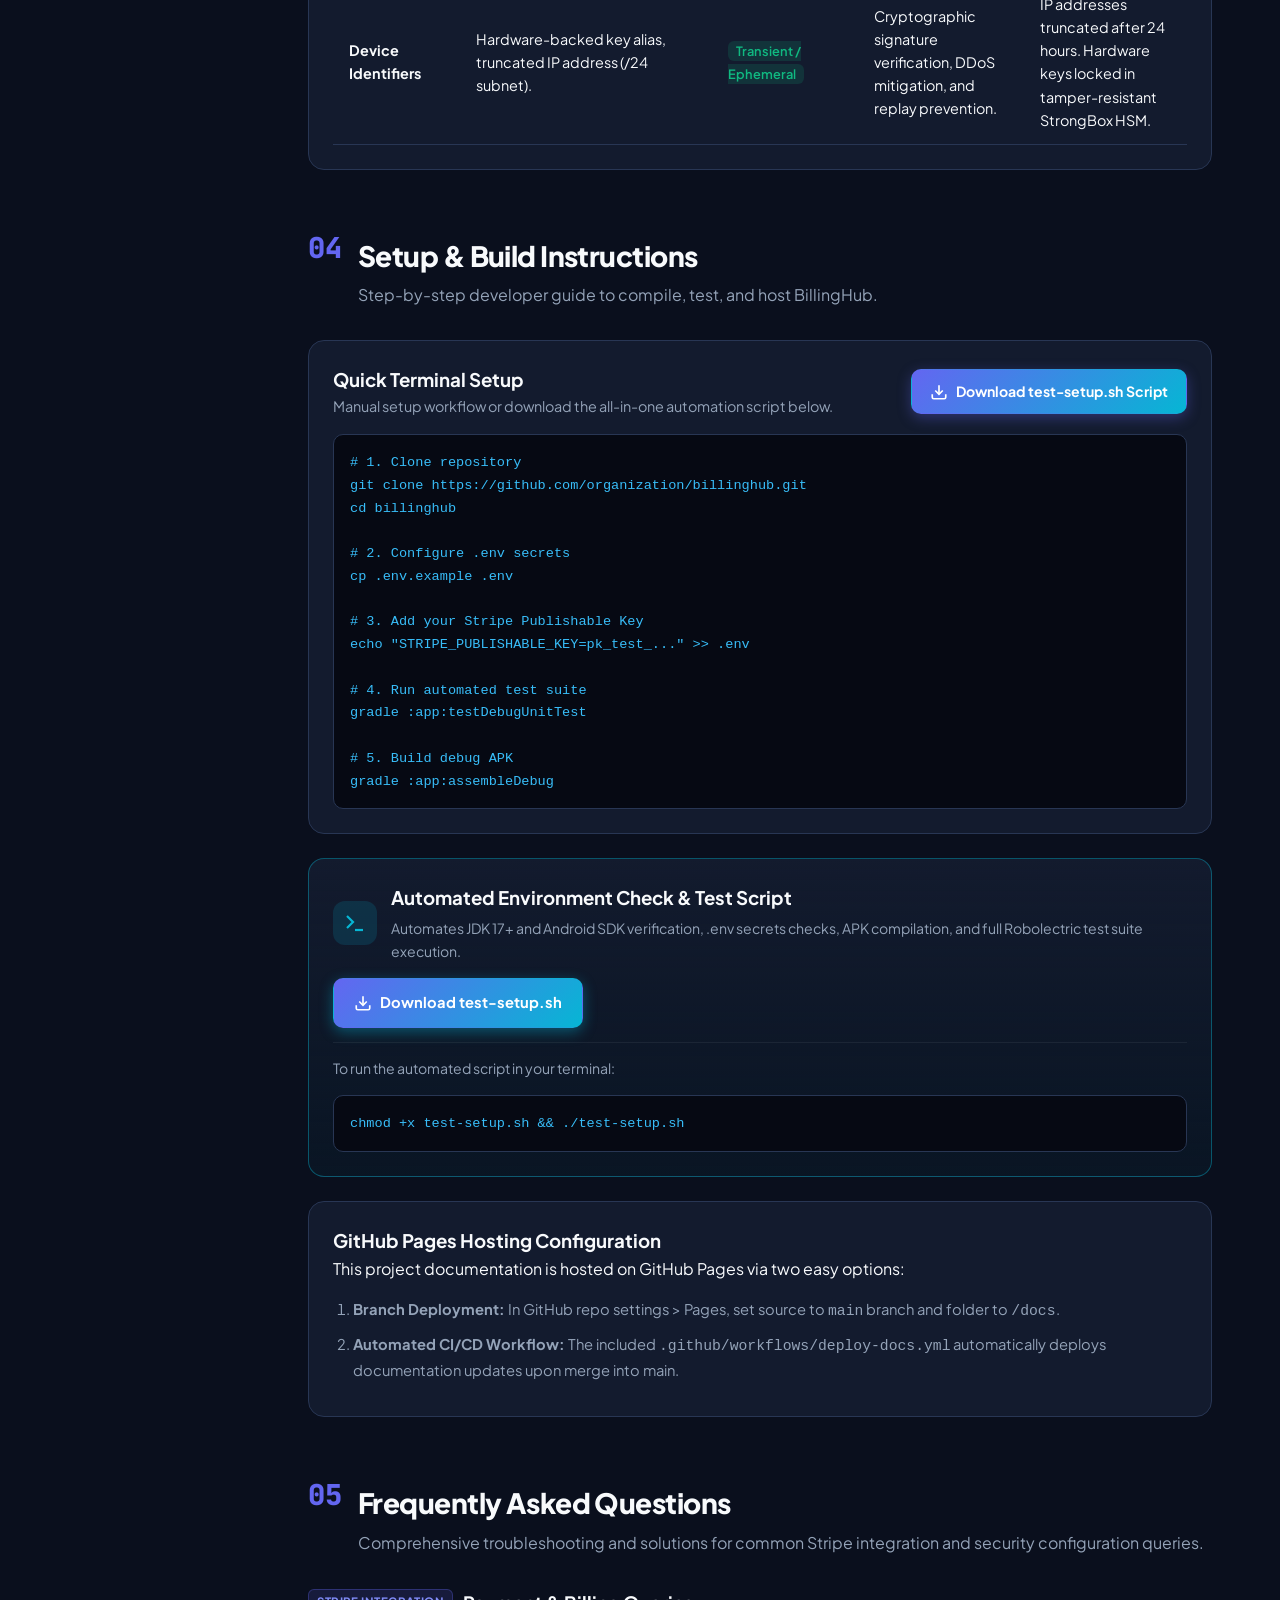
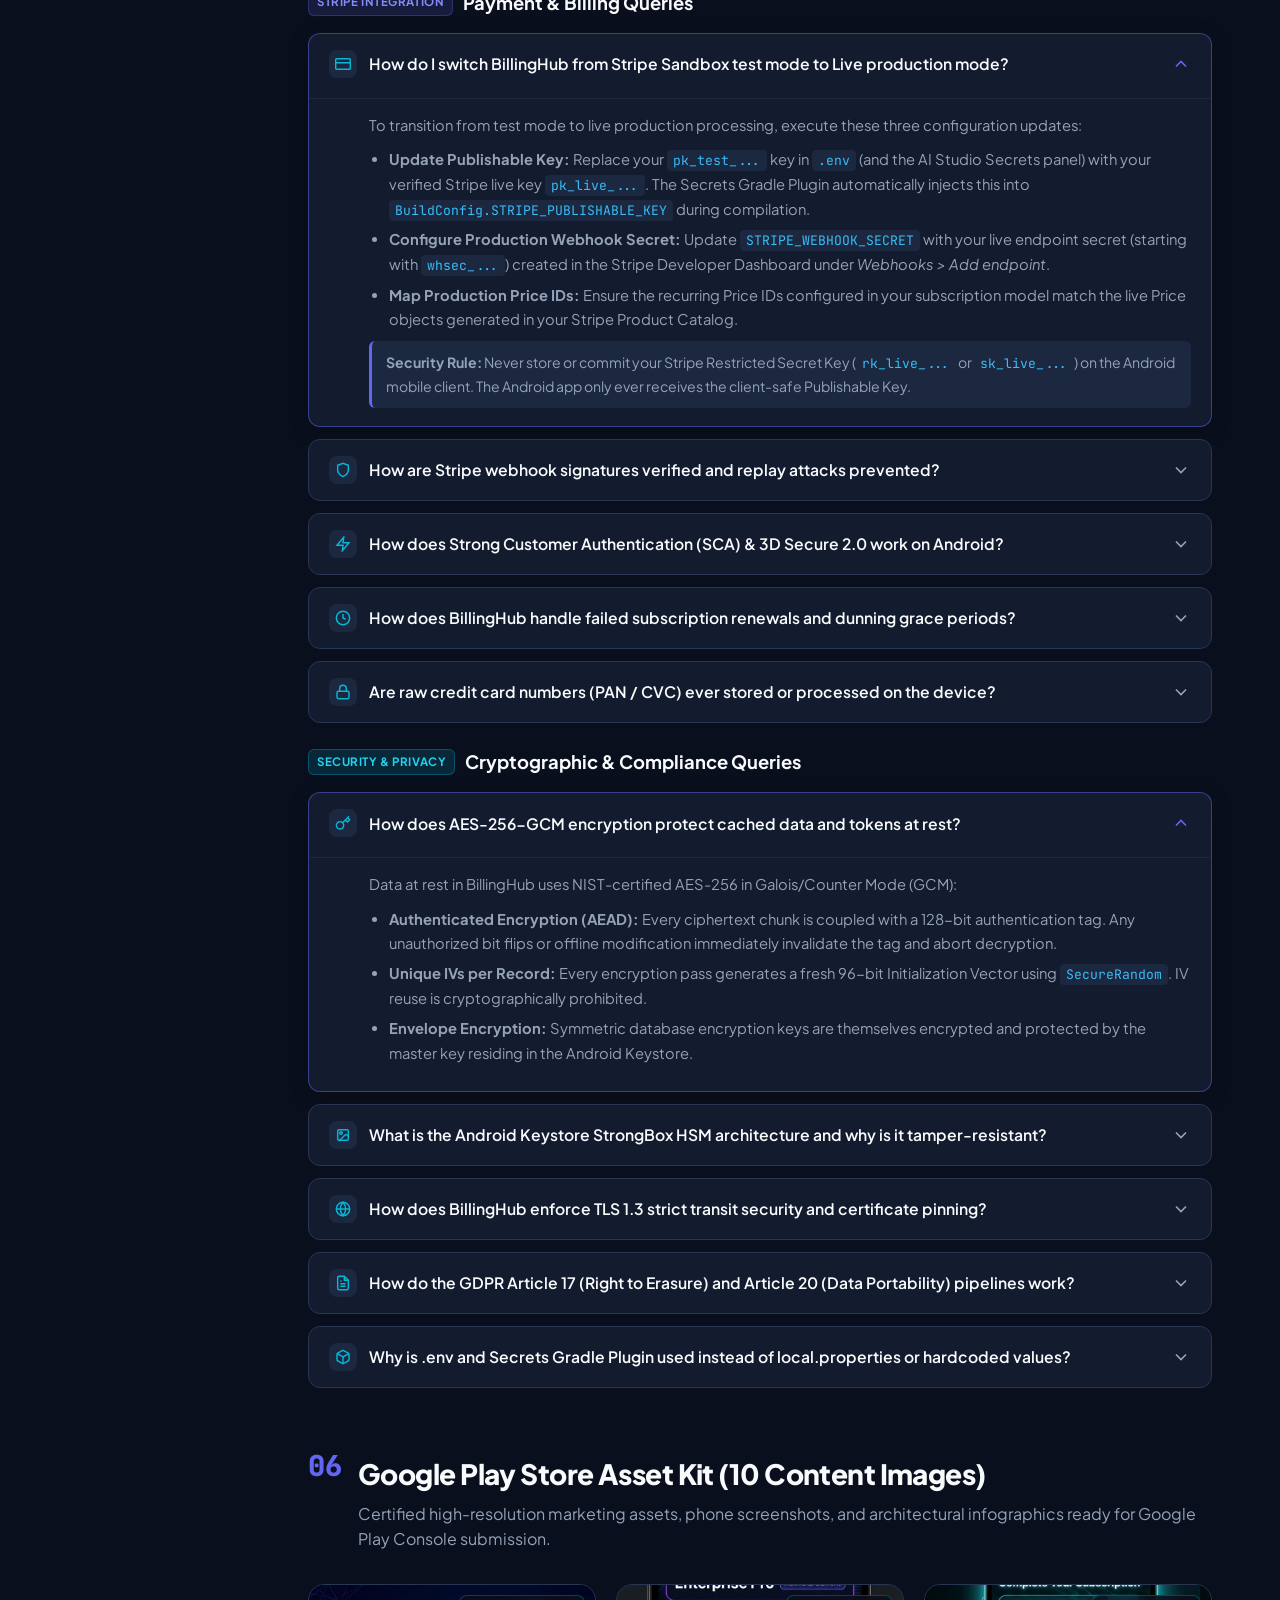
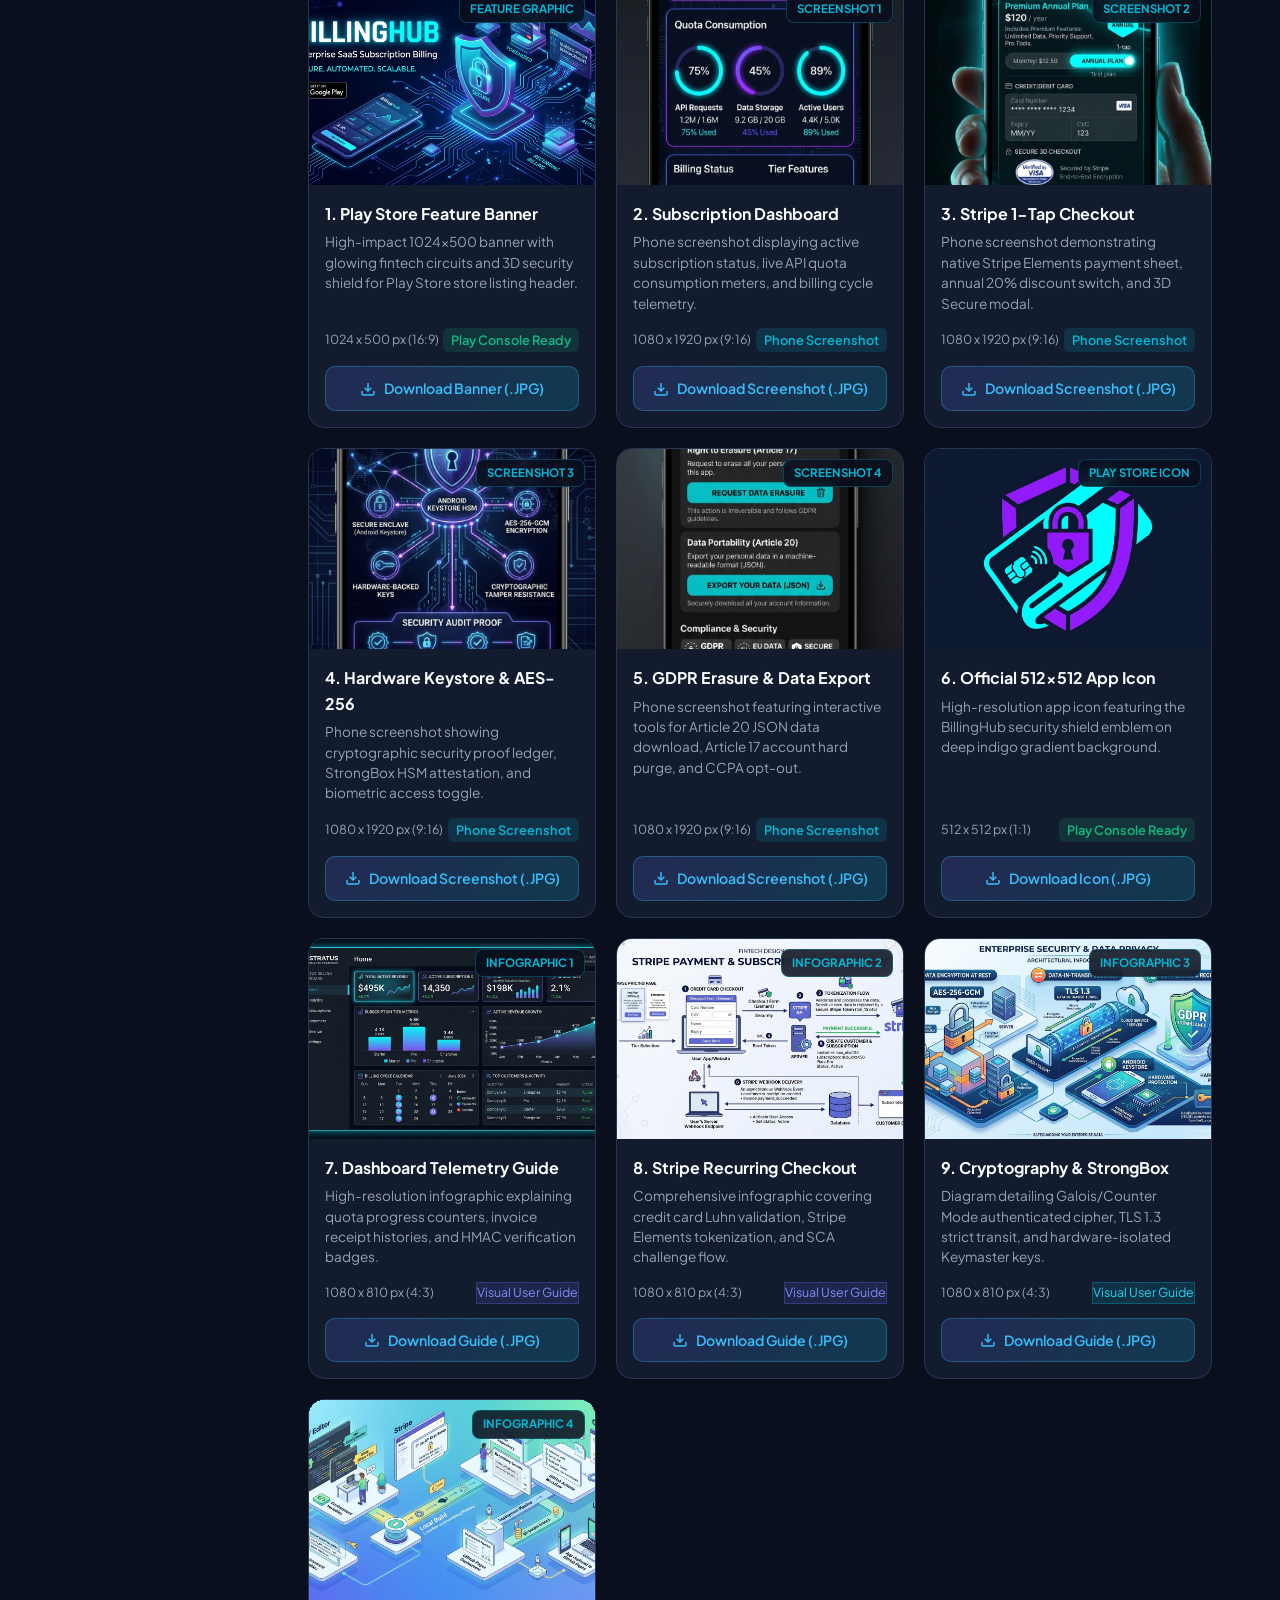
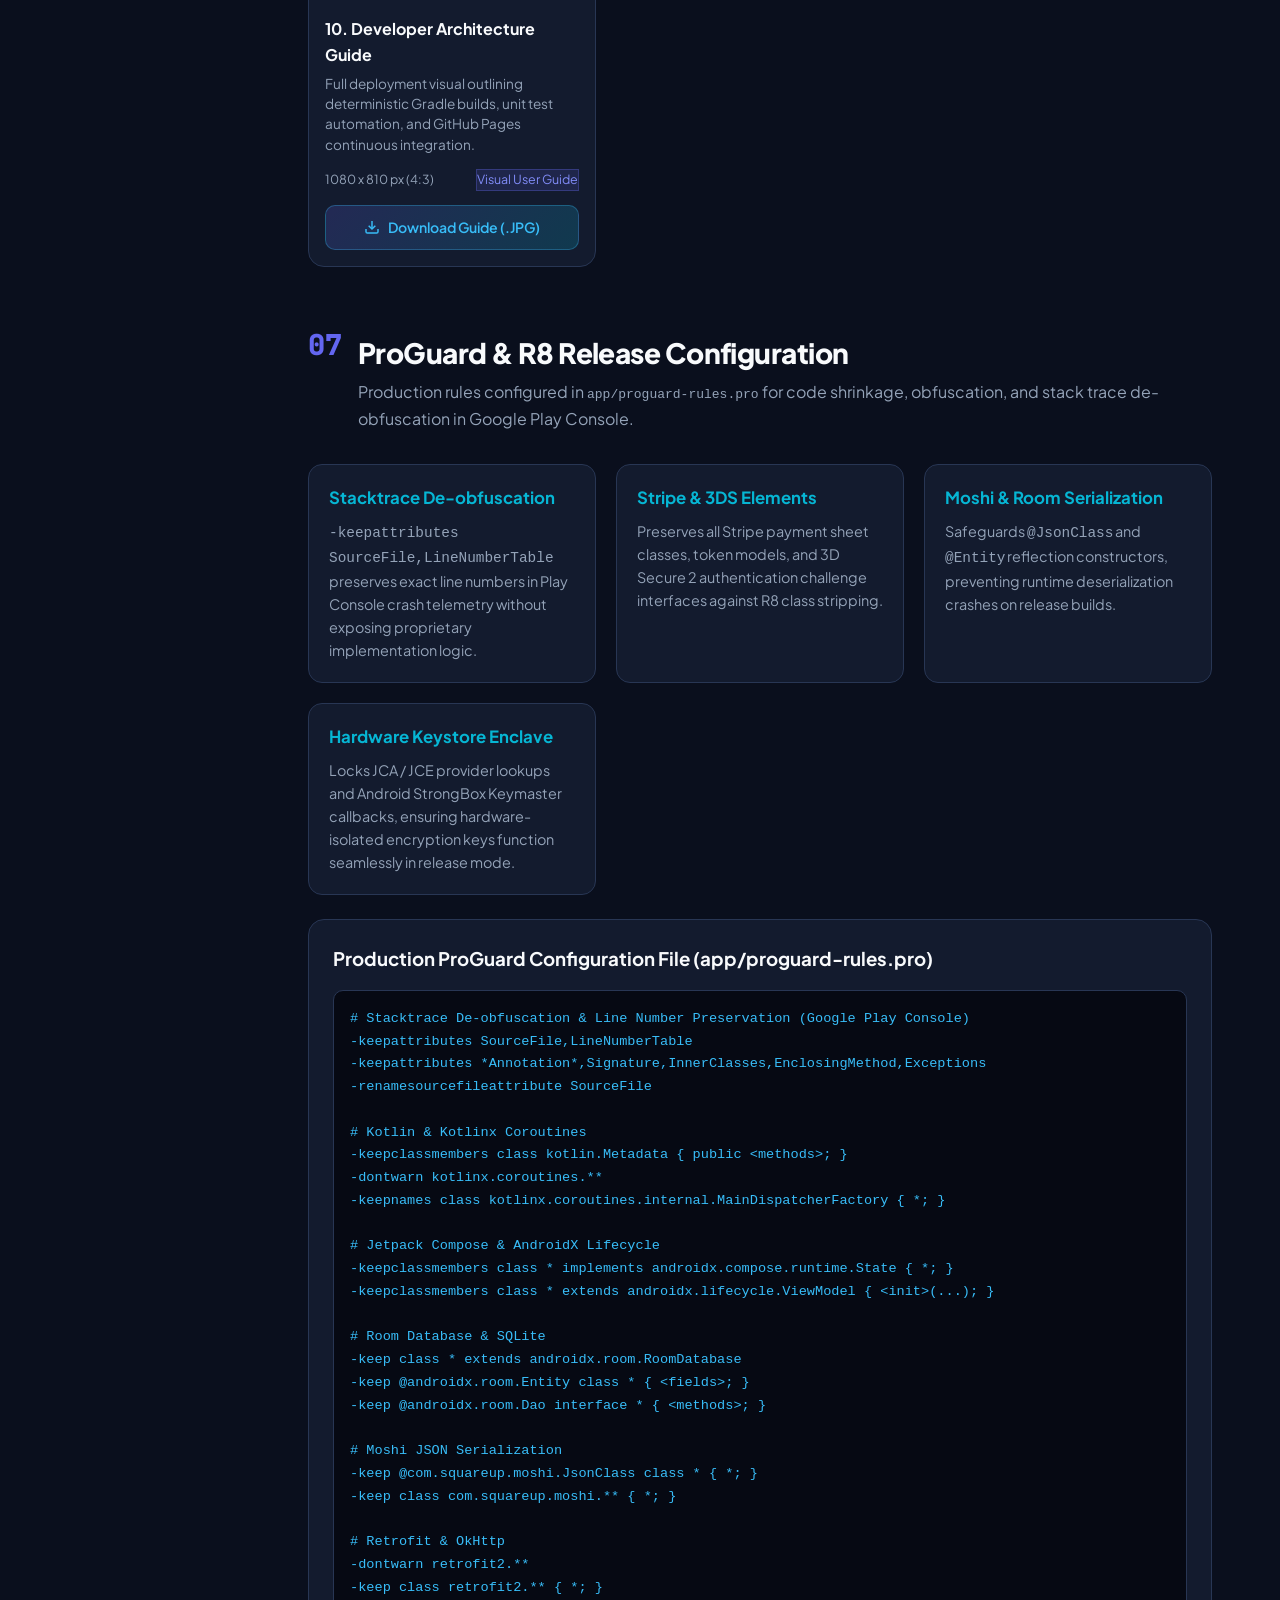
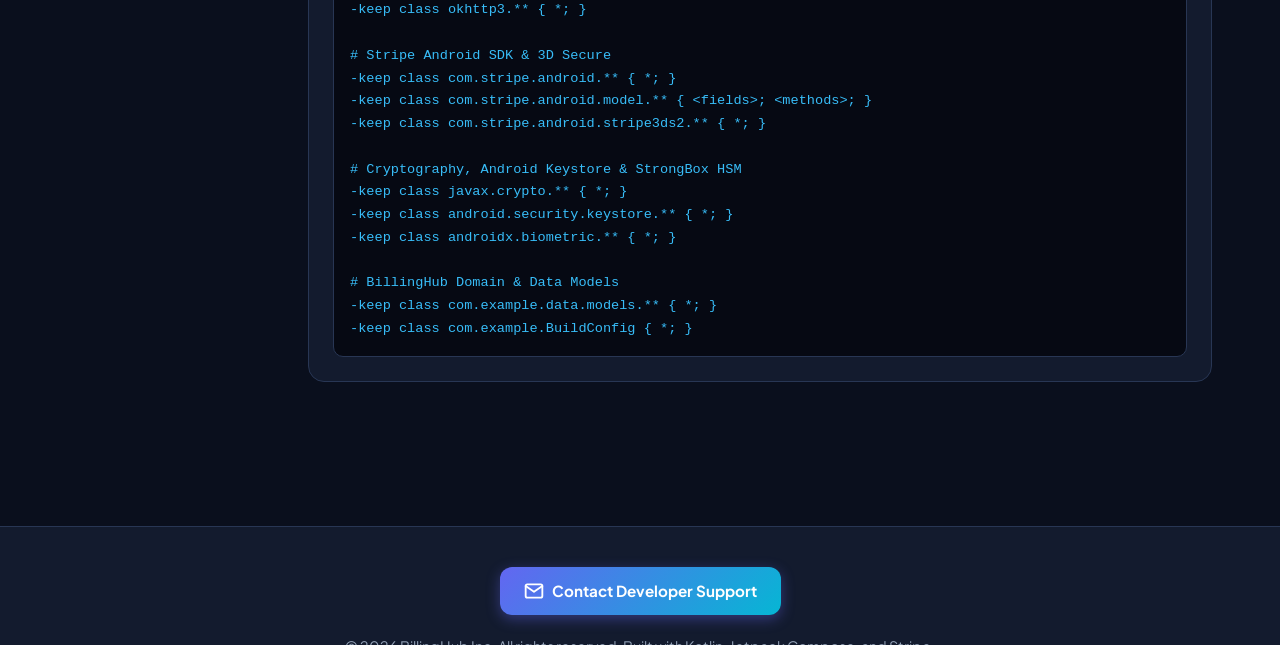
==== commit d05e0e44: "feat(setup): add automated test script and asset docs - Introduce `test-setup.sh` for one-step envir" ====
--- a/docs/index.html
+++ b/docs/index.html
@@ -27,6 +27,8 @@
         <a href="#security-privacy" class="nav-link">Security & Privacy</a>
         <a href="#setup-guide" class="nav-link">Setup</a>
         <a href="#faq" class="nav-link">FAQ</a>
+        <a href="#playstore-assets" class="nav-link">Play Store Kit (10)</a>
+        <a href="#proguard-rules" class="nav-link">ProGuard</a>
         <button id="theme-toggle" class="btn-icon" aria-label="Toggle Theme">
           <svg class="sun-icon" width="18" height="18" viewBox="0 0 24 24" fill="none" stroke="currentColor" stroke-width="2"><circle cx="12" cy="12" r="5"/><path d="M12 1v2M12 21v2M4.22 4.22l1.42 1.42M18.36 18.36l1.42 1.42M1 12h2M21 12h2M4.22 19.78l1.42-1.42M18.36 5.64l1.42-1.42"/></svg>
         </button>
@@ -62,6 +64,11 @@
           <a href="#setup-guide">Installation & Build</a>
           <a href="#github-pages">GitHub Pages Hosting</a>
           <a href="#faq">Frequently Asked Questions</a>
+        </div>
+        <div class="nav-group">
+          <span class="group-title">PLAY STORE & RELEASES</span>
+          <a href="#playstore-assets">Play Store Assets (10)</a>
+          <a href="#proguard-rules">ProGuard & R8 Config</a>
         </div>
       </nav>
     </aside>
@@ -357,7 +364,16 @@
         </div>
 
         <div class="card">
-          <h3>Quick Terminal Setup</h3>
+          <div style="display: flex; align-items: center; justify-content: space-between; flex-wrap: wrap; gap: 16px; margin-bottom: 16px;">
+            <div>
+              <h3>Quick Terminal Setup</h3>
+              <p style="font-size: 0.9rem; color: var(--text-secondary); margin: 0;">Manual setup workflow or download the all-in-one automation script below.</p>
+            </div>
+            <a href="test-setup.sh" download="test-setup.sh" class="btn-download-asset" style="padding: 10px 18px; font-weight: 700; background: linear-gradient(135deg, var(--indigo-primary), var(--cyan-accent)); color: white; border-color: transparent; box-shadow: 0 4px 14px rgba(99, 102, 241, 0.35);">
+              <svg width="18" height="18" viewBox="0 0 24 24" fill="none" stroke="currentColor" stroke-width="2.2"><path d="M21 15v4a2 2 0 0 1-2 2H5a2 2 0 0 1-2-2v-4"/><polyline points="7 10 12 15 17 10"/><line x1="12" y1="15" x2="12" y2="3"/></svg>
+              Download test-setup.sh Script
+            </a>
+          </div>
           <div class="code-block">
             <pre><code># 1. Clone repository
 git clone https://github.com/organization/billinghub.git
@@ -374,6 +390,34 @@
 
 # 5. Build debug APK
 gradle :app:assembleDebug</code></pre>
+          </div>
+        </div>
+
+        <!-- Automated Setup & Test Script Card -->
+        <div id="test-setup-card" class="card mt-4" style="border: 1px solid rgba(6, 182, 212, 0.4); background: linear-gradient(180deg, var(--bg-surface), rgba(6, 182, 212, 0.04));">
+          <div style="display: flex; align-items: flex-start; justify-content: space-between; flex-wrap: wrap; gap: 16px;">
+            <div style="display: flex; align-items: center; gap: 14px;">
+              <div style="width: 44px; height: 44px; border-radius: 12px; background: rgba(6, 182, 212, 0.15); display: flex; align-items: center; justify-content: center; color: var(--cyan-accent); flex-shrink: 0;">
+                <svg width="24" height="24" viewBox="0 0 24 24" fill="none" stroke="currentColor" stroke-width="2.2"><polyline points="4 17 10 11 4 5"/><line x1="12" y1="19" x2="20" y2="19"/></svg>
+              </div>
+              <div>
+                <h3 style="margin-bottom: 4px;">Automated Environment Check & Test Script</h3>
+                <p style="font-size: 0.88rem; color: var(--text-secondary); margin: 0;">Automates JDK 17+ and Android SDK verification, .env secrets checks, APK compilation, and full Robolectric test suite execution.</p>
+              </div>
+            </div>
+            <a href="test-setup.sh" download="test-setup.sh" class="btn-download-asset" style="padding: 12px 20px; font-weight: 700; font-size: 0.92rem; background: linear-gradient(135deg, #6366f1, #06b6d4); color: white; border-color: transparent; box-shadow: 0 4px 14px rgba(6, 182, 212, 0.4);">
+              <svg width="18" height="18" viewBox="0 0 24 24" fill="none" stroke="currentColor" stroke-width="2.2"><path d="M21 15v4a2 2 0 0 1-2 2H5a2 2 0 0 1-2-2v-4"/><polyline points="7 10 12 15 17 10"/><line x1="12" y1="15" x2="12" y2="3"/></svg>
+              Download test-setup.sh
+            </a>
+          </div>
+
+          <div style="margin-top: 14px; padding-top: 14px; border-top: 1px solid rgba(255, 255, 255, 0.06);">
+            <p style="font-size: 0.88rem; color: var(--text-secondary); margin-bottom: 8px;">
+              To run the automated script in your terminal:
+            </p>
+            <div class="code-block">
+              <pre><code>chmod +x test-setup.sh && ./test-setup.sh</code></pre>
+            </div>
           </div>
         </div>
 
@@ -618,6 +662,296 @@
                 </ul>
               </div>
             </details>
+          </div>
+        </div>
+      </section>
+
+      <!-- Section 6: Google Play Store Asset Kit & Downloads (10 Assets) -->
+      <section id="playstore-assets" class="doc-section">
+        <div class="section-header">
+          <span class="step-num">06</span>
+          <div>
+            <h2>Google Play Store Asset Kit (10 Content Images)</h2>
+            <p>Certified high-resolution marketing assets, phone screenshots, and architectural infographics ready for Google Play Console submission.</p>
+          </div>
+        </div>
+
+        <div class="playstore-grid">
+          <!-- Asset 1: Feature Graphic -->
+          <article class="playstore-card">
+            <div class="playstore-thumb-wrap">
+              <img src="assets/playstore_01_feature_graphic.jpg" alt="Play Store Feature Graphic Banner" loading="lazy">
+              <span class="playstore-badge-tag">FEATURE GRAPHIC</span>
+            </div>
+            <div class="playstore-content">
+              <h4 class="playstore-title">1. Play Store Feature Banner</h4>
+              <p class="playstore-desc">High-impact 1024x500 banner with glowing fintech circuits and 3D security shield for Play Store store listing header.</p>
+              <div class="playstore-meta">
+                <span>1024 x 500 px (16:9)</span>
+                <span class="badge-success">Play Console Ready</span>
+              </div>
+              <a href="assets/playstore_01_feature_graphic.jpg" download="playstore_feature_graphic_1024x500.jpg" class="btn-download-asset">
+                <svg width="16" height="16" viewBox="0 0 24 24" fill="none" stroke="currentColor" stroke-width="2.2"><path d="M21 15v4a2 2 0 0 1-2 2H5a2 2 0 0 1-2-2v-4"/><polyline points="7 10 12 15 17 10"/><line x1="12" y1="15" x2="12" y2="3"/></svg>
+                Download Banner (.JPG)
+              </a>
+            </div>
+          </article>
+
+          <!-- Asset 2: Dashboard Mockup -->
+          <article class="playstore-card">
+            <div class="playstore-thumb-wrap">
+              <img src="assets/playstore_02_dashboard_mockup.jpg" alt="Dashboard Cockpit Mockup" loading="lazy">
+              <span class="playstore-badge-tag">SCREENSHOT 1</span>
+            </div>
+            <div class="playstore-content">
+              <h4 class="playstore-title">2. Subscription Dashboard</h4>
+              <p class="playstore-desc">Phone screenshot displaying active subscription status, live API quota consumption meters, and billing cycle telemetry.</p>
+              <div class="playstore-meta">
+                <span>1080 x 1920 px (9:16)</span>
+                <span class="badge-info">Phone Screenshot</span>
+              </div>
+              <a href="assets/playstore_02_dashboard_mockup.jpg" download="playstore_screenshot_01_dashboard.jpg" class="btn-download-asset">
+                <svg width="16" height="16" viewBox="0 0 24 24" fill="none" stroke="currentColor" stroke-width="2.2"><path d="M21 15v4a2 2 0 0 1-2 2H5a2 2 0 0 1-2-2v-4"/><polyline points="7 10 12 15 17 10"/><line x1="12" y1="15" x2="12" y2="3"/></svg>
+                Download Screenshot (.JPG)
+              </a>
+            </div>
+          </article>
+
+          <!-- Asset 3: Checkout Mockup -->
+          <article class="playstore-card">
+            <div class="playstore-thumb-wrap">
+              <img src="assets/playstore_03_checkout_mockup.jpg" alt="Stripe Checkout Mockup" loading="lazy">
+              <span class="playstore-badge-tag">SCREENSHOT 2</span>
+            </div>
+            <div class="playstore-content">
+              <h4 class="playstore-title">3. Stripe 1-Tap Checkout</h4>
+              <p class="playstore-desc">Phone screenshot demonstrating native Stripe Elements payment sheet, annual 20% discount switch, and 3D Secure modal.</p>
+              <div class="playstore-meta">
+                <span>1080 x 1920 px (9:16)</span>
+                <span class="badge-info">Phone Screenshot</span>
+              </div>
+              <a href="assets/playstore_03_checkout_mockup.jpg" download="playstore_screenshot_02_checkout.jpg" class="btn-download-asset">
+                <svg width="16" height="16" viewBox="0 0 24 24" fill="none" stroke="currentColor" stroke-width="2.2"><path d="M21 15v4a2 2 0 0 1-2 2H5a2 2 0 0 1-2-2v-4"/><polyline points="7 10 12 15 17 10"/><line x1="12" y1="15" x2="12" y2="3"/></svg>
+                Download Screenshot (.JPG)
+              </a>
+            </div>
+          </article>
+
+          <!-- Asset 4: Security Architecture Mockup -->
+          <article class="playstore-card">
+            <div class="playstore-thumb-wrap">
+              <img src="assets/playstore_04_security_mockup.jpg" alt="Security & Cryptography Mockup" loading="lazy">
+              <span class="playstore-badge-tag">SCREENSHOT 3</span>
+            </div>
+            <div class="playstore-content">
+              <h4 class="playstore-title">4. Hardware Keystore & AES-256</h4>
+              <p class="playstore-desc">Phone screenshot showing cryptographic security proof ledger, StrongBox HSM attestation, and biometric access toggle.</p>
+              <div class="playstore-meta">
+                <span>1080 x 1920 px (9:16)</span>
+                <span class="badge-info">Phone Screenshot</span>
+              </div>
+              <a href="assets/playstore_04_security_mockup.jpg" download="playstore_screenshot_03_security.jpg" class="btn-download-asset">
+                <svg width="16" height="16" viewBox="0 0 24 24" fill="none" stroke="currentColor" stroke-width="2.2"><path d="M21 15v4a2 2 0 0 1-2 2H5a2 2 0 0 1-2-2v-4"/><polyline points="7 10 12 15 17 10"/><line x1="12" y1="15" x2="12" y2="3"/></svg>
+                Download Screenshot (.JPG)
+              </a>
+            </div>
+          </article>
+
+          <!-- Asset 5: GDPR & Privacy Mockup -->
+          <article class="playstore-card">
+            <div class="playstore-thumb-wrap">
+              <img src="assets/playstore_05_gdpr_mockup.jpg" alt="GDPR & Data Privacy Mockup" loading="lazy">
+              <span class="playstore-badge-tag">SCREENSHOT 4</span>
+            </div>
+            <div class="playstore-content">
+              <h4 class="playstore-title">5. GDPR Erasure & Data Export</h4>
+              <p class="playstore-desc">Phone screenshot featuring interactive tools for Article 20 JSON data download, Article 17 account hard purge, and CCPA opt-out.</p>
+              <div class="playstore-meta">
+                <span>1080 x 1920 px (9:16)</span>
+                <span class="badge-info">Phone Screenshot</span>
+              </div>
+              <a href="assets/playstore_05_gdpr_mockup.jpg" download="playstore_screenshot_04_gdpr.jpg" class="btn-download-asset">
+                <svg width="16" height="16" viewBox="0 0 24 24" fill="none" stroke="currentColor" stroke-width="2.2"><path d="M21 15v4a2 2 0 0 1-2 2H5a2 2 0 0 1-2-2v-4"/><polyline points="7 10 12 15 17 10"/><line x1="12" y1="15" x2="12" y2="3"/></svg>
+                Download Screenshot (.JPG)
+              </a>
+            </div>
+          </article>
+
+          <!-- Asset 6: High-Res App Icon -->
+          <article class="playstore-card">
+            <div class="playstore-thumb-wrap">
+              <img src="assets/playstore_06_app_icon_512.jpg" alt="Play Store High-Res App Icon" loading="lazy">
+              <span class="playstore-badge-tag">PLAY STORE ICON</span>
+            </div>
+            <div class="playstore-content">
+              <h4 class="playstore-title">6. Official 512x512 App Icon</h4>
+              <p class="playstore-desc">High-resolution app icon featuring the BillingHub security shield emblem on deep indigo gradient background.</p>
+              <div class="playstore-meta">
+                <span>512 x 512 px (1:1)</span>
+                <span class="badge-success">Play Console Ready</span>
+              </div>
+              <a href="assets/playstore_06_app_icon_512.jpg" download="playstore_icon_512x512.jpg" class="btn-download-asset">
+                <svg width="16" height="16" viewBox="0 0 24 24" fill="none" stroke="currentColor" stroke-width="2.2"><path d="M21 15v4a2 2 0 0 1-2 2H5a2 2 0 0 1-2-2v-4"/><polyline points="7 10 12 15 17 10"/><line x1="12" y1="15" x2="12" y2="3"/></svg>
+                Download Icon (.JPG)
+              </a>
+            </div>
+          </article>
+
+          <!-- Asset 7: Dashboard Telemetry Infographic -->
+          <article class="playstore-card">
+            <div class="playstore-thumb-wrap">
+              <img src="assets/playstore_07_dashboard_infographic.jpg" alt="Dashboard Telemetry Infographic" loading="lazy">
+              <span class="playstore-badge-tag">INFOGRAPHIC 1</span>
+            </div>
+            <div class="playstore-content">
+              <h4 class="playstore-title">7. Dashboard Telemetry Guide</h4>
+              <p class="playstore-desc">High-resolution infographic explaining quota progress counters, invoice receipt histories, and HMAC verification badges.</p>
+              <div class="playstore-meta">
+                <span>1080 x 810 px (4:3)</span>
+                <span class="badge-stripe">Visual User Guide</span>
+              </div>
+              <a href="assets/playstore_07_dashboard_infographic.jpg" download="playstore_guide_01_dashboard.jpg" class="btn-download-asset">
+                <svg width="16" height="16" viewBox="0 0 24 24" fill="none" stroke="currentColor" stroke-width="2.2"><path d="M21 15v4a2 2 0 0 1-2 2H5a2 2 0 0 1-2-2v-4"/><polyline points="7 10 12 15 17 10"/><line x1="12" y1="15" x2="12" y2="3"/></svg>
+                Download Guide (.JPG)
+              </a>
+            </div>
+          </article>
+
+          <!-- Asset 8: Stripe Billing Infographic -->
+          <article class="playstore-card">
+            <div class="playstore-thumb-wrap">
+              <img src="assets/playstore_08_stripe_billing_infographic.jpg" alt="Stripe Billing Infographic" loading="lazy">
+              <span class="playstore-badge-tag">INFOGRAPHIC 2</span>
+            </div>
+            <div class="playstore-content">
+              <h4 class="playstore-title">8. Stripe Recurring Checkout</h4>
+              <p class="playstore-desc">Comprehensive infographic covering credit card Luhn validation, Stripe Elements tokenization, and SCA challenge flow.</p>
+              <div class="playstore-meta">
+                <span>1080 x 810 px (4:3)</span>
+                <span class="badge-stripe">Visual User Guide</span>
+              </div>
+              <a href="assets/playstore_08_stripe_billing_infographic.jpg" download="playstore_guide_02_stripe.jpg" class="btn-download-asset">
+                <svg width="16" height="16" viewBox="0 0 24 24" fill="none" stroke="currentColor" stroke-width="2.2"><path d="M21 15v4a2 2 0 0 1-2 2H5a2 2 0 0 1-2-2v-4"/><polyline points="7 10 12 15 17 10"/><line x1="12" y1="15" x2="12" y2="3"/></svg>
+                Download Guide (.JPG)
+              </a>
+            </div>
+          </article>
+
+          <!-- Asset 9: Security Infographic -->
+          <article class="playstore-card">
+            <div class="playstore-thumb-wrap">
+              <img src="assets/playstore_09_security_infographic.jpg" alt="Security Infographic" loading="lazy">
+              <span class="playstore-badge-tag">INFOGRAPHIC 3</span>
+            </div>
+            <div class="playstore-content">
+              <h4 class="playstore-title">9. Cryptography & StrongBox</h4>
+              <p class="playstore-desc">Diagram detailing Galois/Counter Mode authenticated cipher, TLS 1.3 strict transit, and hardware-isolated Keymaster keys.</p>
+              <div class="playstore-meta">
+                <span>1080 x 810 px (4:3)</span>
+                <span class="badge-security">Visual User Guide</span>
+              </div>
+              <a href="assets/playstore_09_security_infographic.jpg" download="playstore_guide_03_security.jpg" class="btn-download-asset">
+                <svg width="16" height="16" viewBox="0 0 24 24" fill="none" stroke="currentColor" stroke-width="2.2"><path d="M21 15v4a2 2 0 0 1-2 2H5a2 2 0 0 1-2-2v-4"/><polyline points="7 10 12 15 17 10"/><line x1="12" y1="15" x2="12" y2="3"/></svg>
+                Download Guide (.JPG)
+              </a>
+            </div>
+          </article>
+
+          <!-- Asset 10: Developer Setup Infographic -->
+          <article class="playstore-card">
+            <div class="playstore-thumb-wrap">
+              <img src="assets/playstore_10_developer_setup_infographic.jpg" alt="Developer Setup Infographic" loading="lazy">
+              <span class="playstore-badge-tag">INFOGRAPHIC 4</span>
+            </div>
+            <div class="playstore-content">
+              <h4 class="playstore-title">10. Developer Architecture Guide</h4>
+              <p class="playstore-desc">Full deployment visual outlining deterministic Gradle builds, unit test automation, and GitHub Pages continuous integration.</p>
+              <div class="playstore-meta">
+                <span>1080 x 810 px (4:3)</span>
+                <span class="badge-stripe">Visual User Guide</span>
+              </div>
+              <a href="assets/playstore_10_developer_setup_infographic.jpg" download="playstore_guide_04_setup.jpg" class="btn-download-asset">
+                <svg width="16" height="16" viewBox="0 0 24 24" fill="none" stroke="currentColor" stroke-width="2.2"><path d="M21 15v4a2 2 0 0 1-2 2H5a2 2 0 0 1-2-2v-4"/><polyline points="7 10 12 15 17 10"/><line x1="12" y1="15" x2="12" y2="3"/></svg>
+                Download Guide (.JPG)
+              </a>
+            </div>
+          </article>
+        </div>
+      </section>
+
+      <!-- Section 7: ProGuard & R8 Configuration -->
+      <section id="proguard-rules" class="doc-section">
+        <div class="section-header">
+          <span class="step-num">07</span>
+          <div>
+            <h2>ProGuard & R8 Release Configuration</h2>
+            <p>Production rules configured in <code>app/proguard-rules.pro</code> for code shrinkage, obfuscation, and stack trace de-obfuscation in Google Play Console.</p>
+          </div>
+        </div>
+
+        <div class="spec-grid">
+          <div class="spec-card">
+            <h4>Stacktrace De-obfuscation</h4>
+            <p><code>-keepattributes SourceFile,LineNumberTable</code> preserves exact line numbers in Play Console crash telemetry without exposing proprietary implementation logic.</p>
+          </div>
+          <div class="spec-card">
+            <h4>Stripe & 3DS Elements</h4>
+            <p>Preserves all Stripe payment sheet classes, token models, and 3D Secure 2 authentication challenge interfaces against R8 class stripping.</p>
+          </div>
+          <div class="spec-card">
+            <h4>Moshi & Room Serialization</h4>
+            <p>Safeguards <code>@JsonClass</code> and <code>@Entity</code> reflection constructors, preventing runtime deserialization crashes on release builds.</p>
+          </div>
+          <div class="spec-card">
+            <h4>Hardware Keystore Enclave</h4>
+            <p>Locks JCA / JCE provider lookups and Android StrongBox Keymaster callbacks, ensuring hardware-isolated encryption keys function seamlessly in release mode.</p>
+          </div>
+        </div>
+
+        <div class="card mt-4">
+          <h3>Production ProGuard Configuration File (app/proguard-rules.pro)</h3>
+          <div class="code-block">
+            <pre><code># Stacktrace De-obfuscation & Line Number Preservation (Google Play Console)
+-keepattributes SourceFile,LineNumberTable
+-keepattributes *Annotation*,Signature,InnerClasses,EnclosingMethod,Exceptions
+-renamesourcefileattribute SourceFile
+
+# Kotlin & Kotlinx Coroutines
+-keepclassmembers class kotlin.Metadata { public &lt;methods&gt;; }
+-dontwarn kotlinx.coroutines.**
+-keepnames class kotlinx.coroutines.internal.MainDispatcherFactory { *; }
+
+# Jetpack Compose & AndroidX Lifecycle
+-keepclassmembers class * implements androidx.compose.runtime.State { *; }
+-keepclassmembers class * extends androidx.lifecycle.ViewModel { &lt;init&gt;(...); }
+
+# Room Database & SQLite
+-keep class * extends androidx.room.RoomDatabase
+-keep @androidx.room.Entity class * { &lt;fields&gt;; }
+-keep @androidx.room.Dao interface * { &lt;methods&gt;; }
+
+# Moshi JSON Serialization
+-keep @com.squareup.moshi.JsonClass class * { *; }
+-keep class com.squareup.moshi.** { *; }
+
+# Retrofit & OkHttp
+-dontwarn retrofit2.**
+-keep class retrofit2.** { *; }
+-keep class okhttp3.** { *; }
+
+# Stripe Android SDK & 3D Secure
+-keep class com.stripe.android.** { *; }
+-keep class com.stripe.android.model.** { &lt;fields&gt;; &lt;methods&gt;; }
+-keep class com.stripe.android.stripe3ds2.** { *; }
+
+# Cryptography, Android Keystore & StrongBox HSM
+-keep class javax.crypto.** { *; }
+-keep class android.security.keystore.** { *; }
+-keep class androidx.biometric.** { *; }
+
+# BillingHub Domain & Data Models
+-keep class com.example.data.models.** { *; }
+-keep class com.example.BuildConfig { *; }</code></pre>
           </div>
         </div>
       </section>
--- a/docs/styles.css
+++ b/docs/styles.css
@@ -611,6 +611,117 @@
   font-size: 0.88rem;
 }
 
+/* Play Store Assets Showcase Grid */
+.playstore-grid {
+  display: grid;
+  grid-template-columns: repeat(auto-fill, minmax(280px, 1fr));
+  gap: 20px;
+  margin-top: 20px;
+}
+
+.playstore-card {
+  background: var(--bg-surface);
+  border: 1px solid var(--border-color);
+  border-radius: 16px;
+  overflow: hidden;
+  display: flex;
+  flex-direction: column;
+  transition: transform 0.2s, box-shadow 0.2s, border-color 0.2s;
+}
+
+.playstore-card:hover {
+  transform: translateY(-4px);
+  border-color: rgba(99, 102, 241, 0.4);
+  box-shadow: 0 12px 28px rgba(0, 0, 0, 0.3);
+}
+
+.playstore-thumb-wrap {
+  position: relative;
+  width: 100%;
+  height: 200px;
+  background: var(--bg-surface-elevated);
+  overflow: hidden;
+}
+
+.playstore-thumb-wrap img {
+  width: 100%;
+  height: 100%;
+  object-fit: cover;
+  transition: transform 0.3s cubic-bezier(0.4, 0, 0.2, 1);
+}
+
+.playstore-card:hover .playstore-thumb-wrap img {
+  transform: scale(1.05);
+}
+
+.playstore-badge-tag {
+  position: absolute;
+  top: 10px;
+  right: 10px;
+  background: rgba(10, 15, 29, 0.85);
+  color: var(--cyan-accent);
+  padding: 4px 10px;
+  border-radius: 8px;
+  font-size: 0.72rem;
+  font-weight: 700;
+  backdrop-filter: blur(8px);
+  border: 1px solid rgba(6, 182, 212, 0.3);
+}
+
+.playstore-content {
+  padding: 16px;
+  display: flex;
+  flex-direction: column;
+  flex: 1;
+}
+
+.playstore-title {
+  font-size: 1rem;
+  font-weight: 700;
+  color: var(--text-primary);
+  margin-bottom: 6px;
+}
+
+.playstore-desc {
+  font-size: 0.85rem;
+  color: var(--text-secondary);
+  line-height: 1.5;
+  margin-bottom: 14px;
+  flex: 1;
+}
+
+.playstore-meta {
+  display: flex;
+  align-items: center;
+  justify-content: space-between;
+  margin-bottom: 14px;
+  font-size: 0.78rem;
+  color: var(--text-secondary);
+}
+
+.btn-download-asset {
+  display: inline-flex;
+  align-items: center;
+  justify-content: center;
+  gap: 8px;
+  background: linear-gradient(135deg, rgba(99, 102, 241, 0.2), rgba(6, 182, 212, 0.2));
+  color: #38bdf8;
+  border: 1px solid rgba(56, 189, 248, 0.3);
+  padding: 10px 16px;
+  border-radius: 10px;
+  text-decoration: none;
+  font-weight: 600;
+  font-size: 0.88rem;
+  transition: all 0.2s;
+}
+
+.btn-download-asset:hover {
+  background: linear-gradient(135deg, var(--indigo-primary), var(--cyan-accent));
+  color: white;
+  border-color: transparent;
+  box-shadow: 0 4px 14px rgba(6, 182, 212, 0.35);
+}
+
 /* Footer */
 .footer {
   border-top: 1px solid var(--border-color);
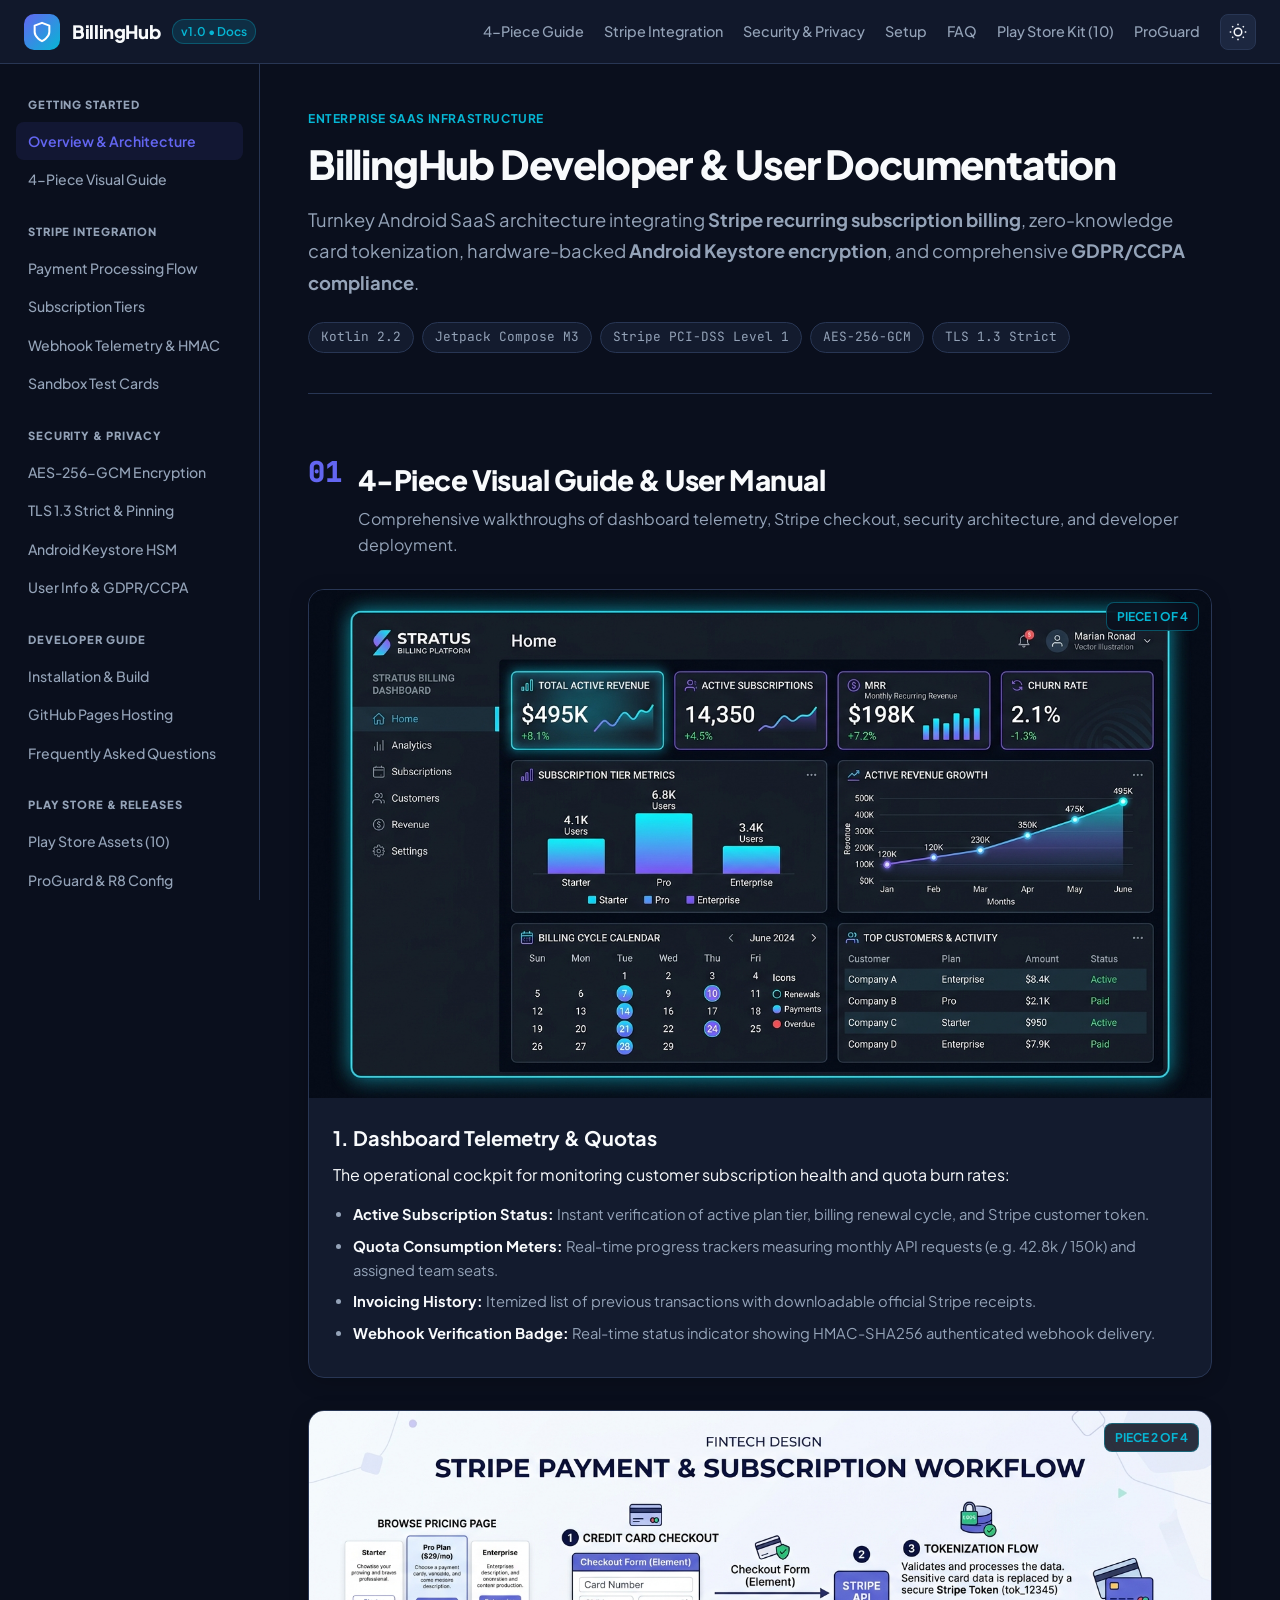
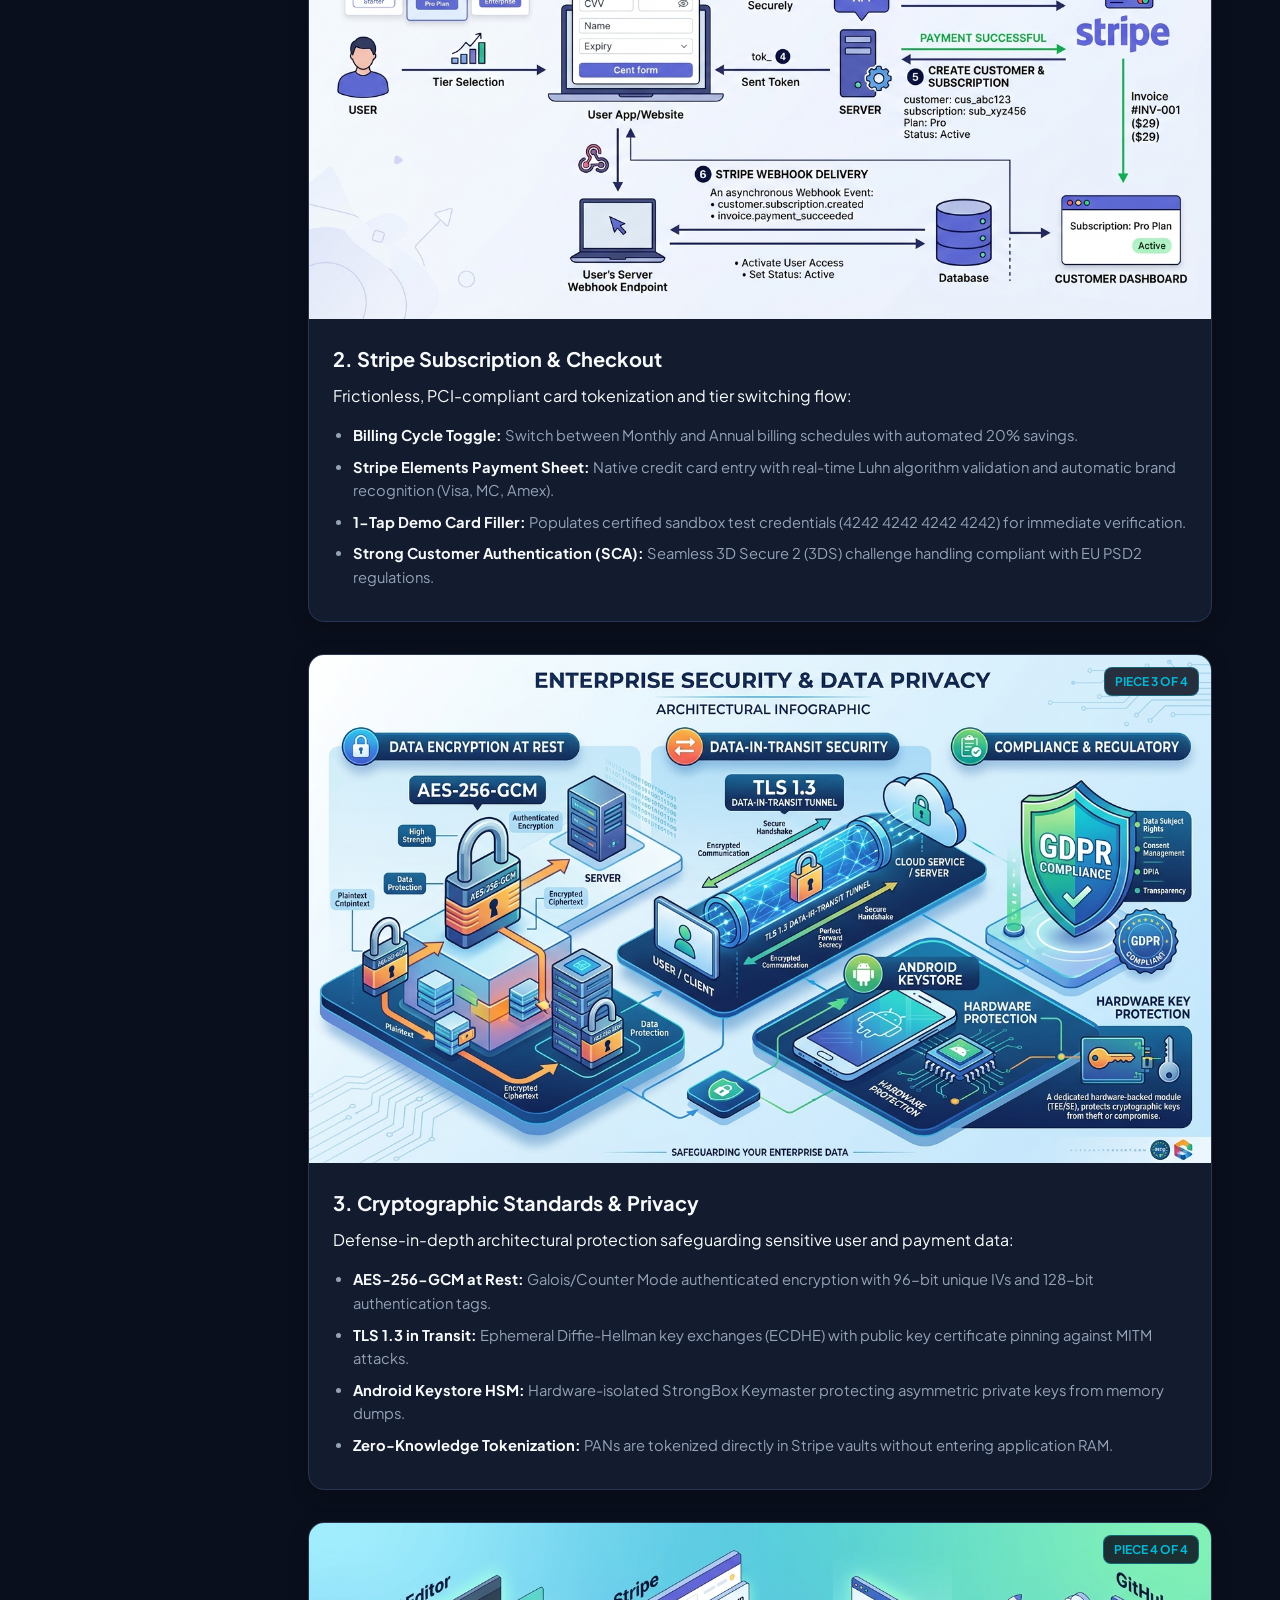
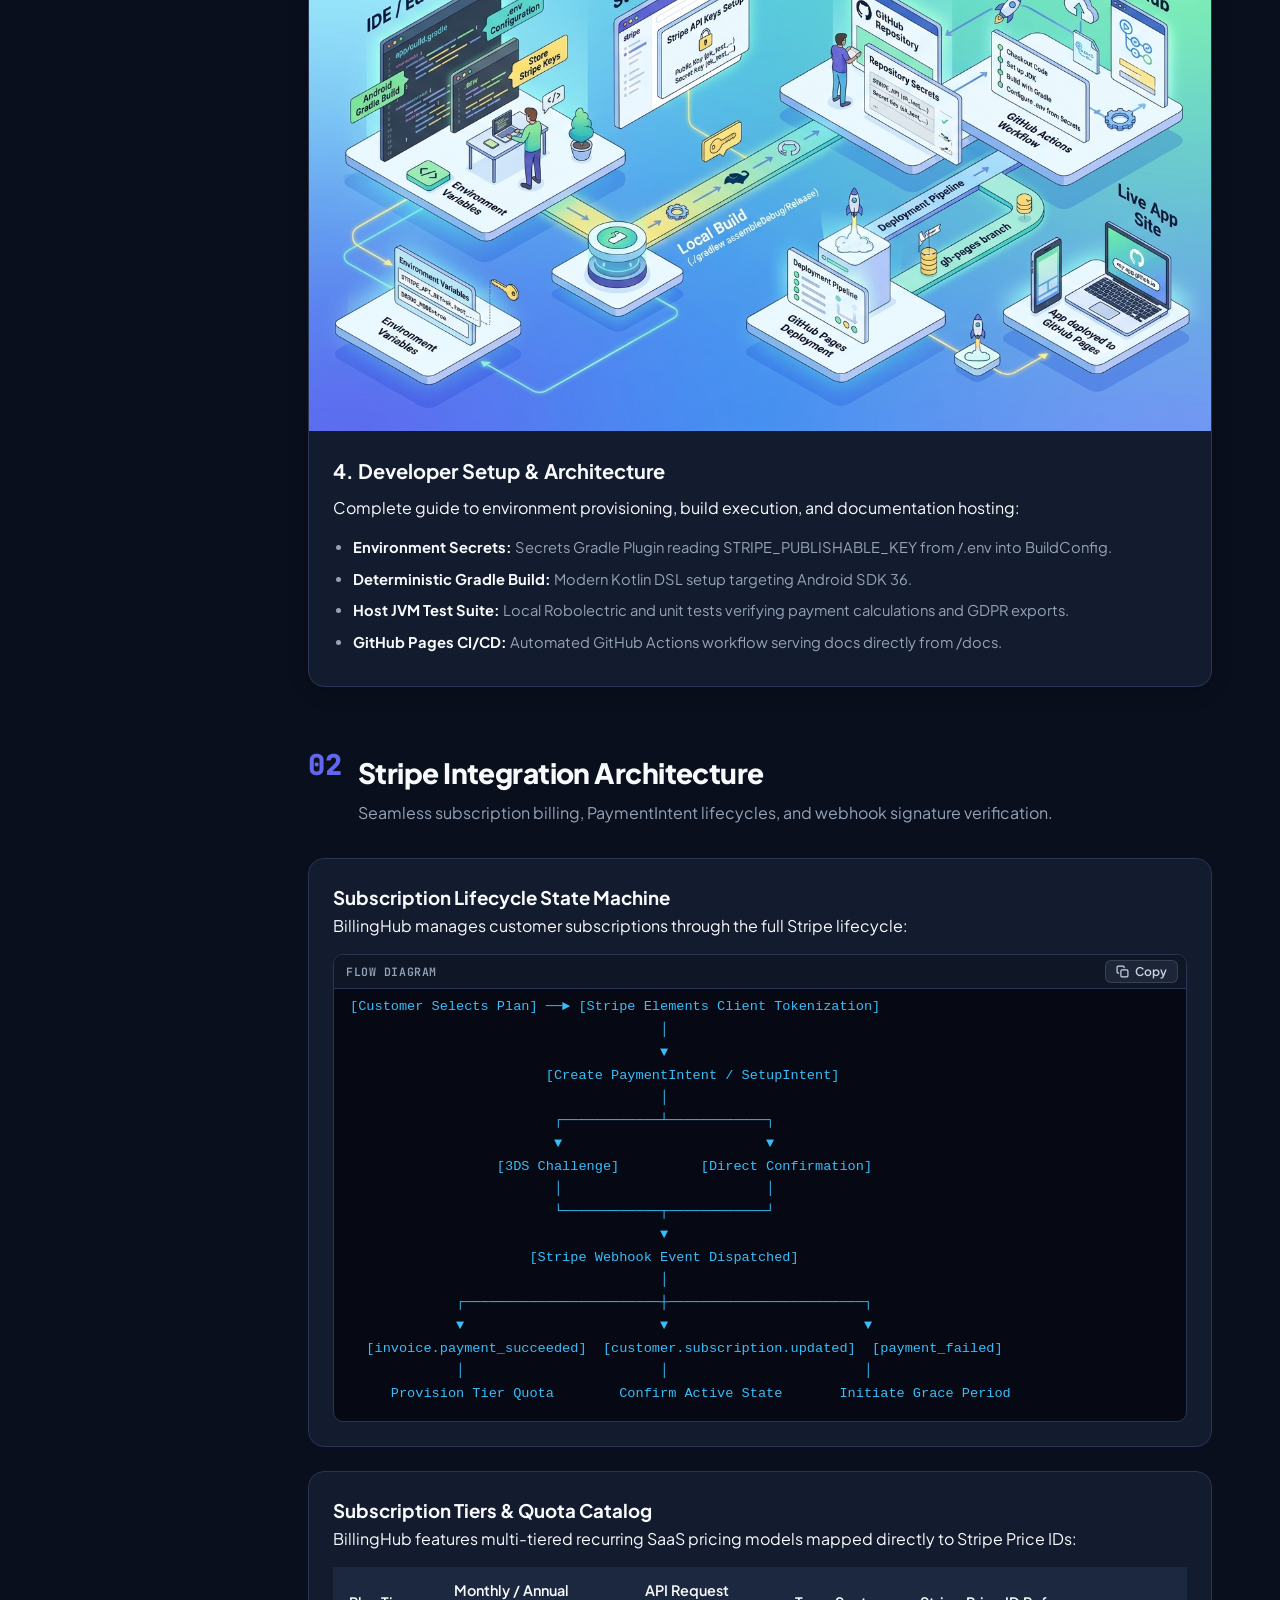
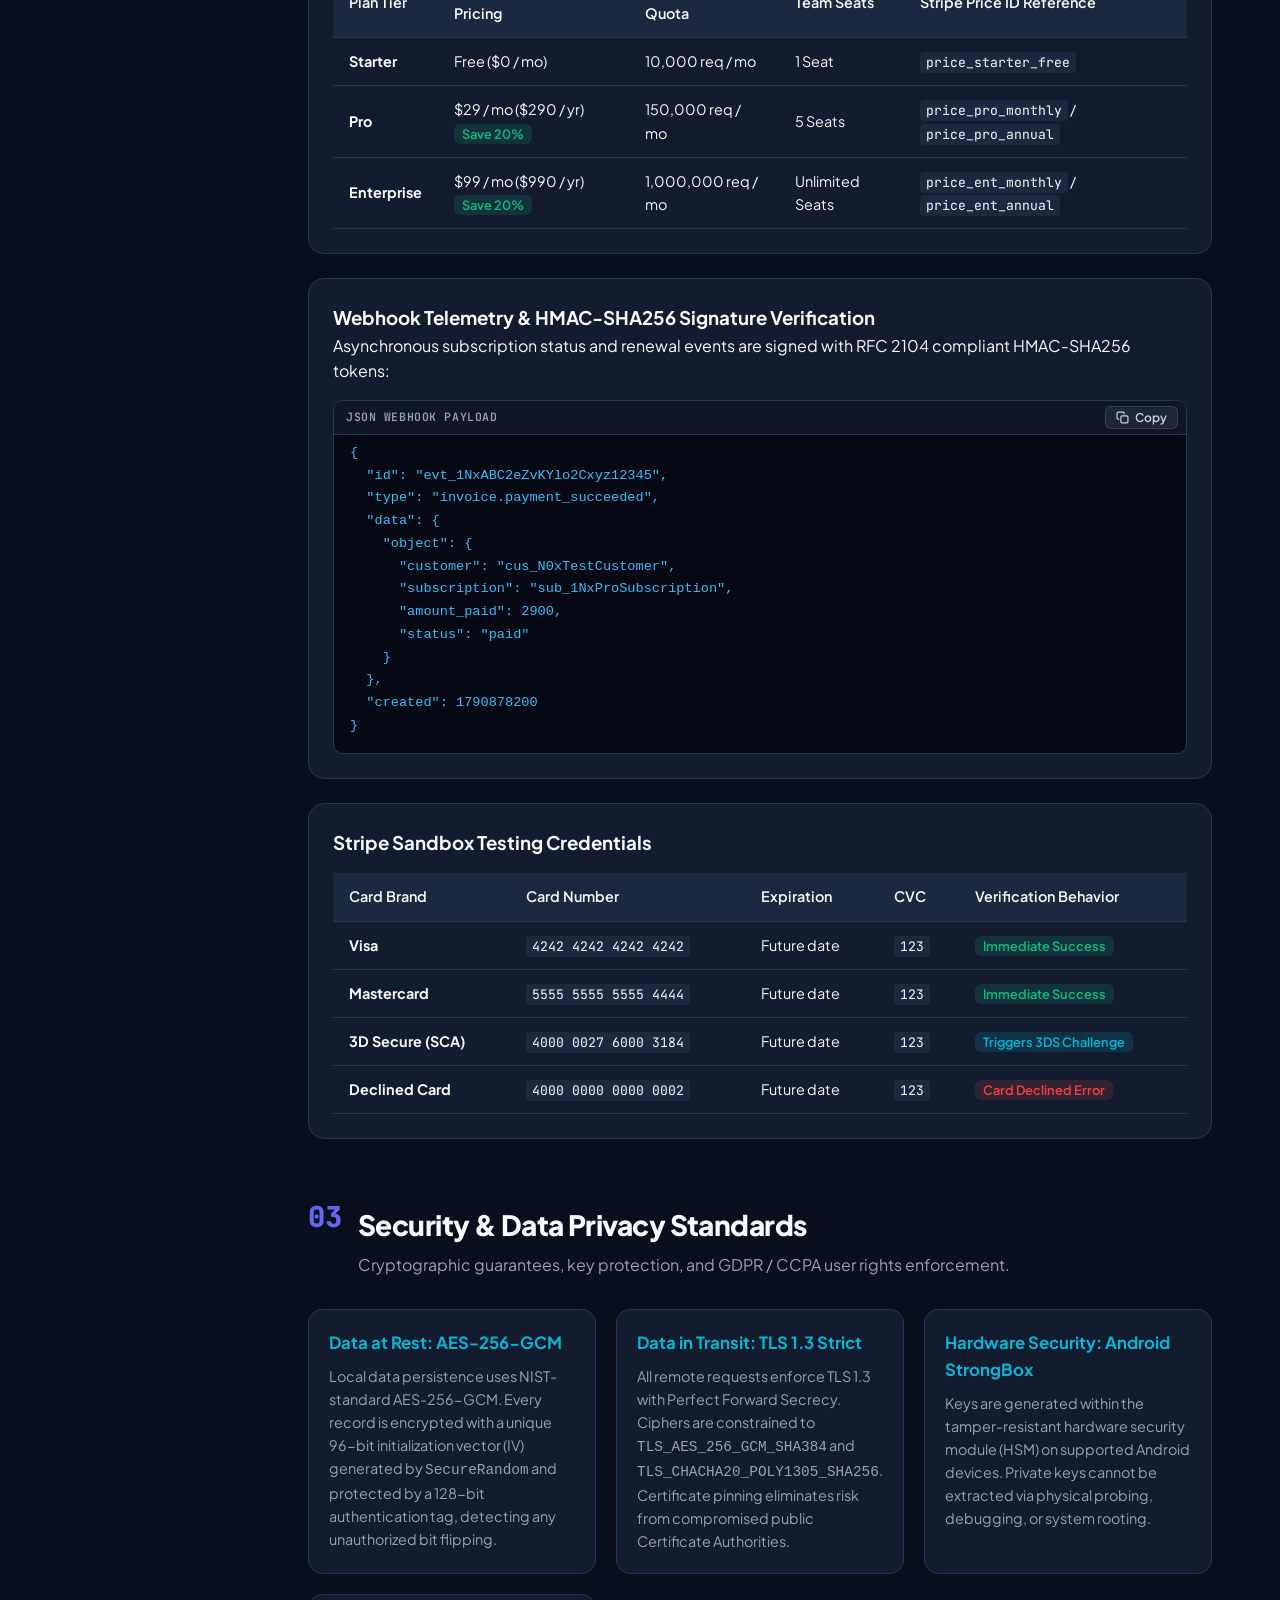
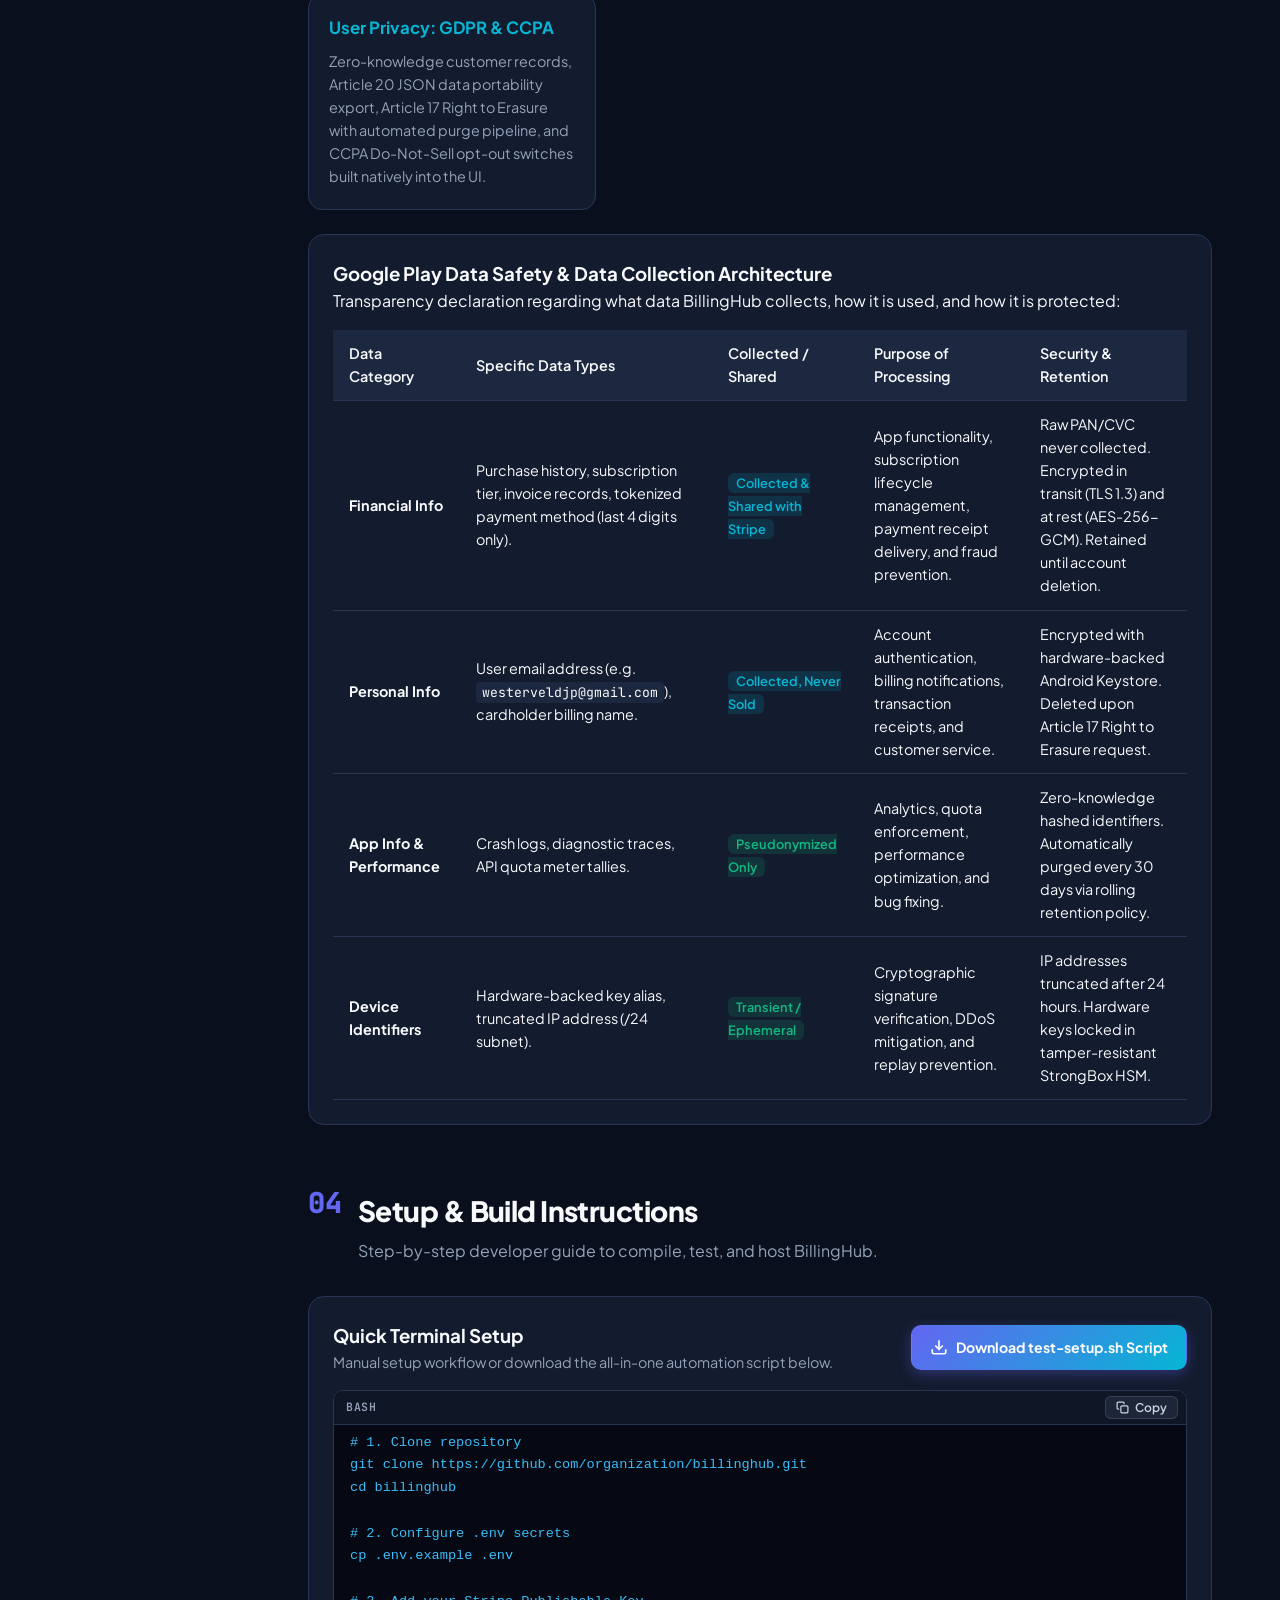
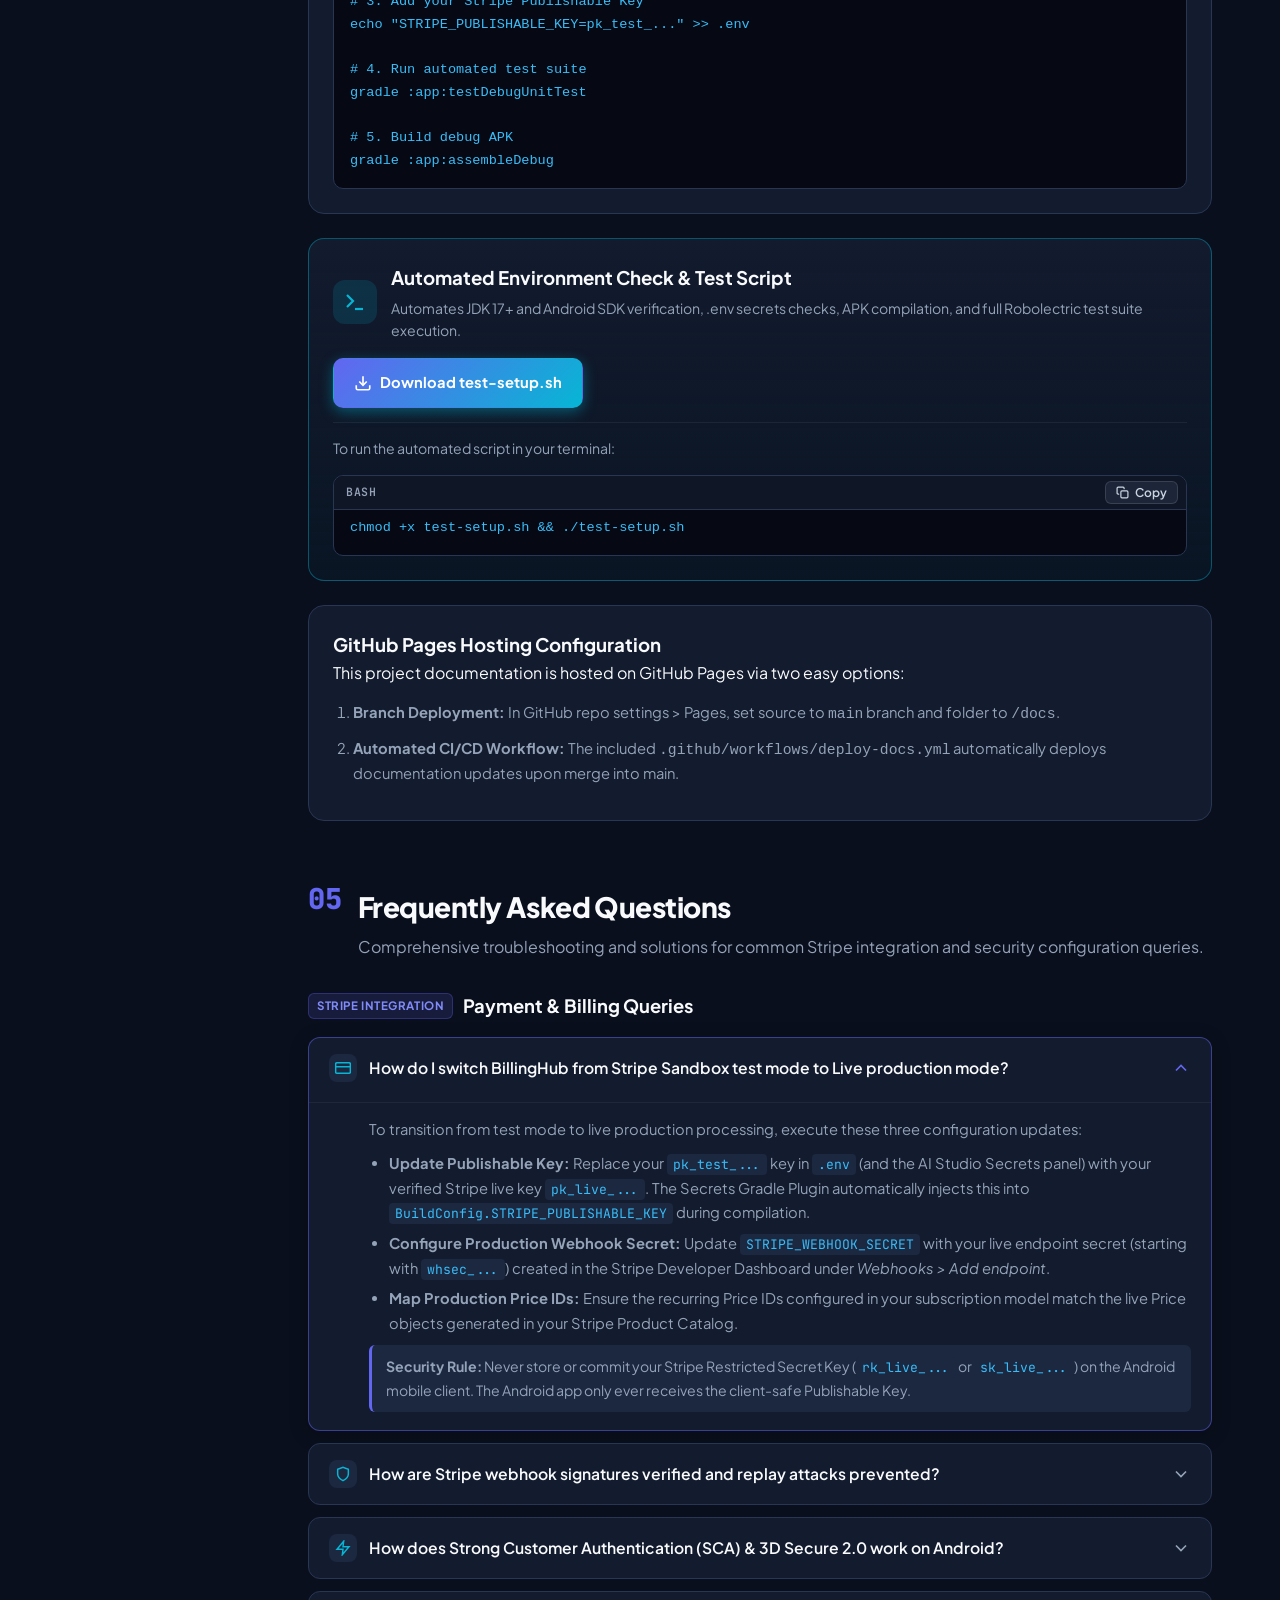
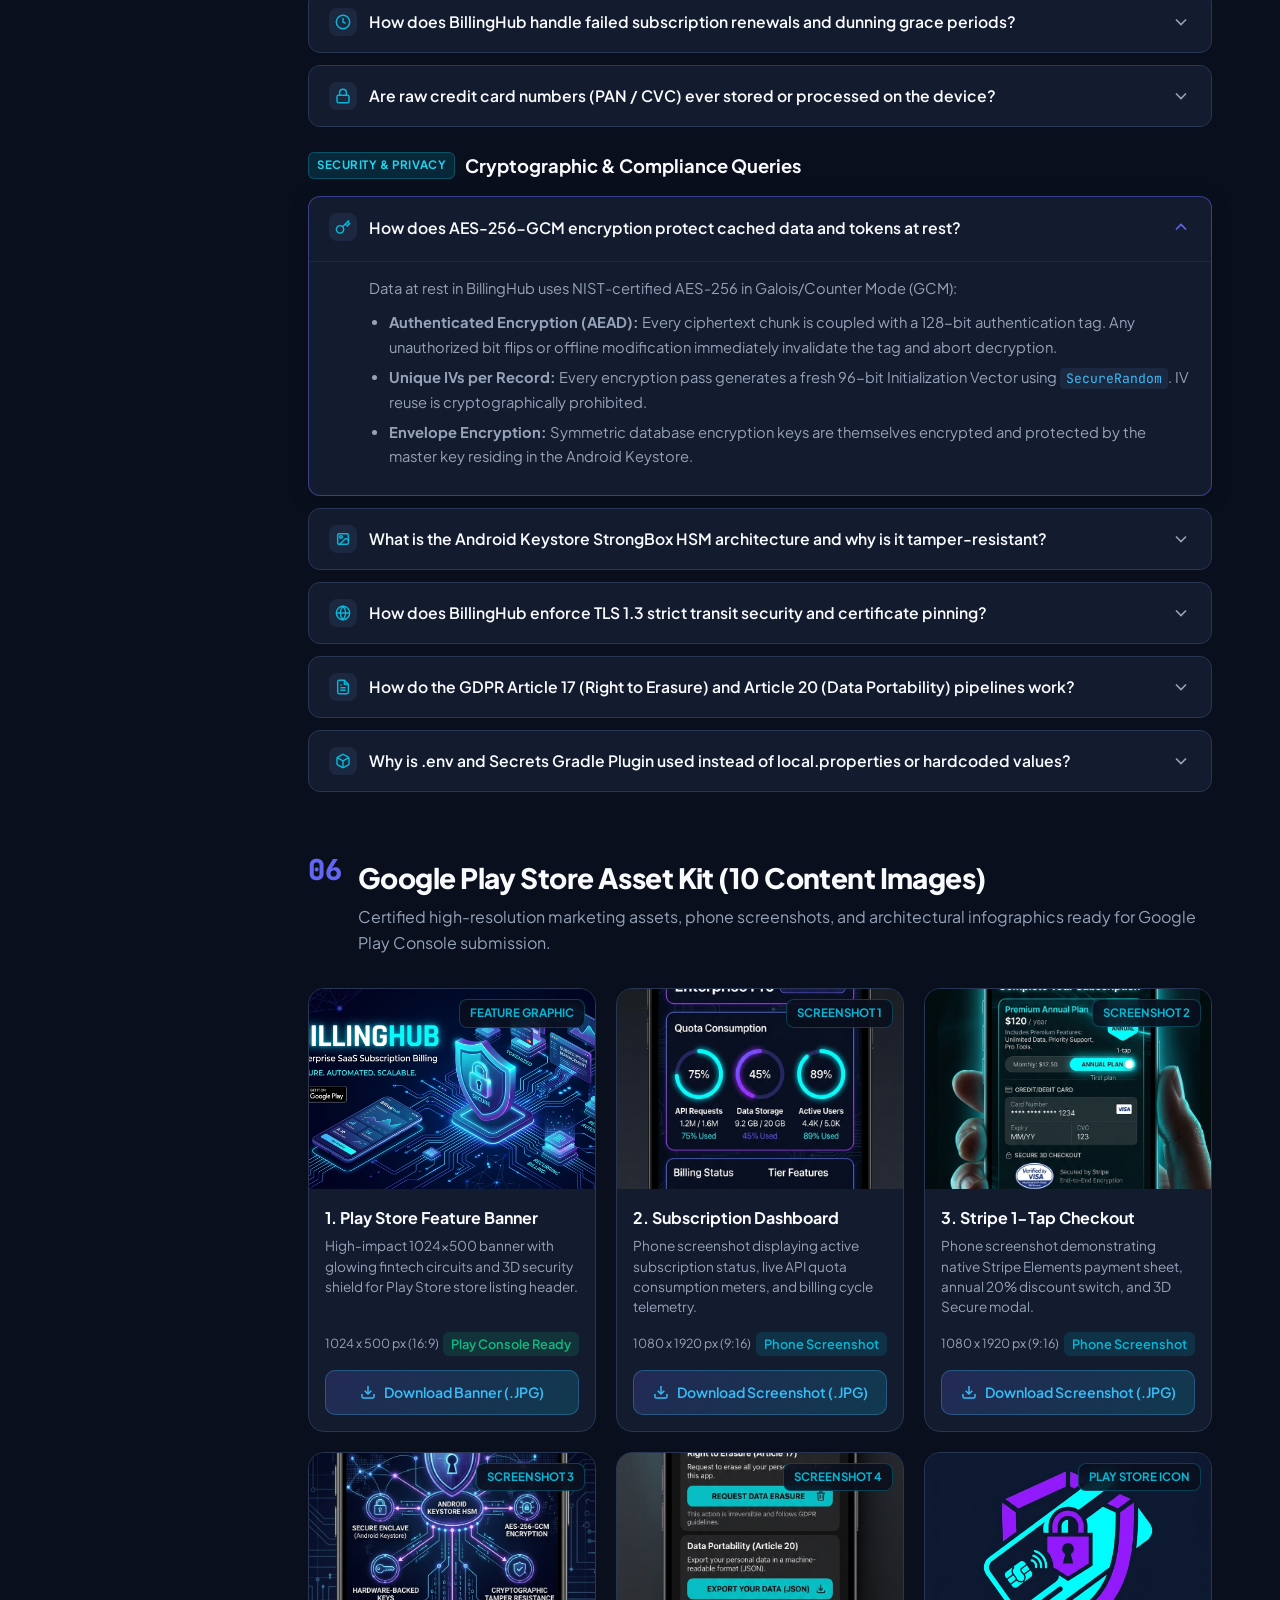
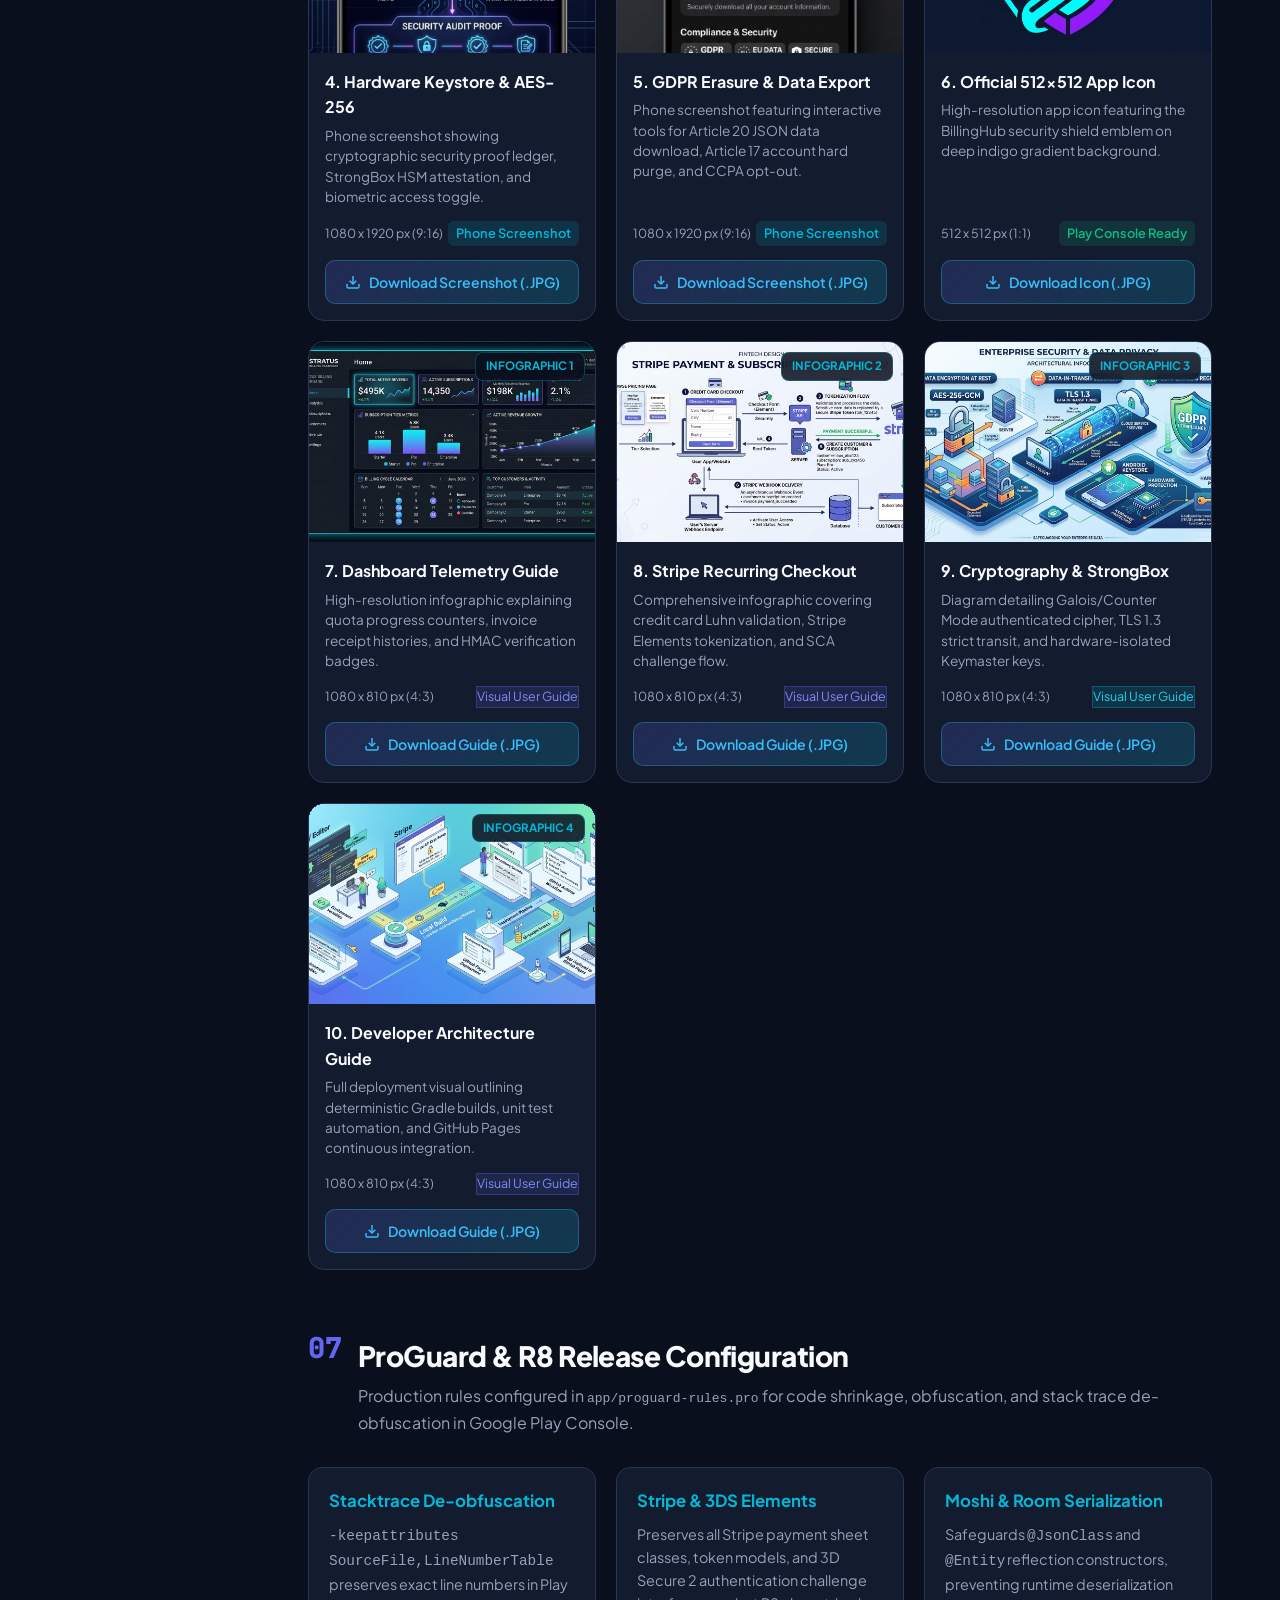
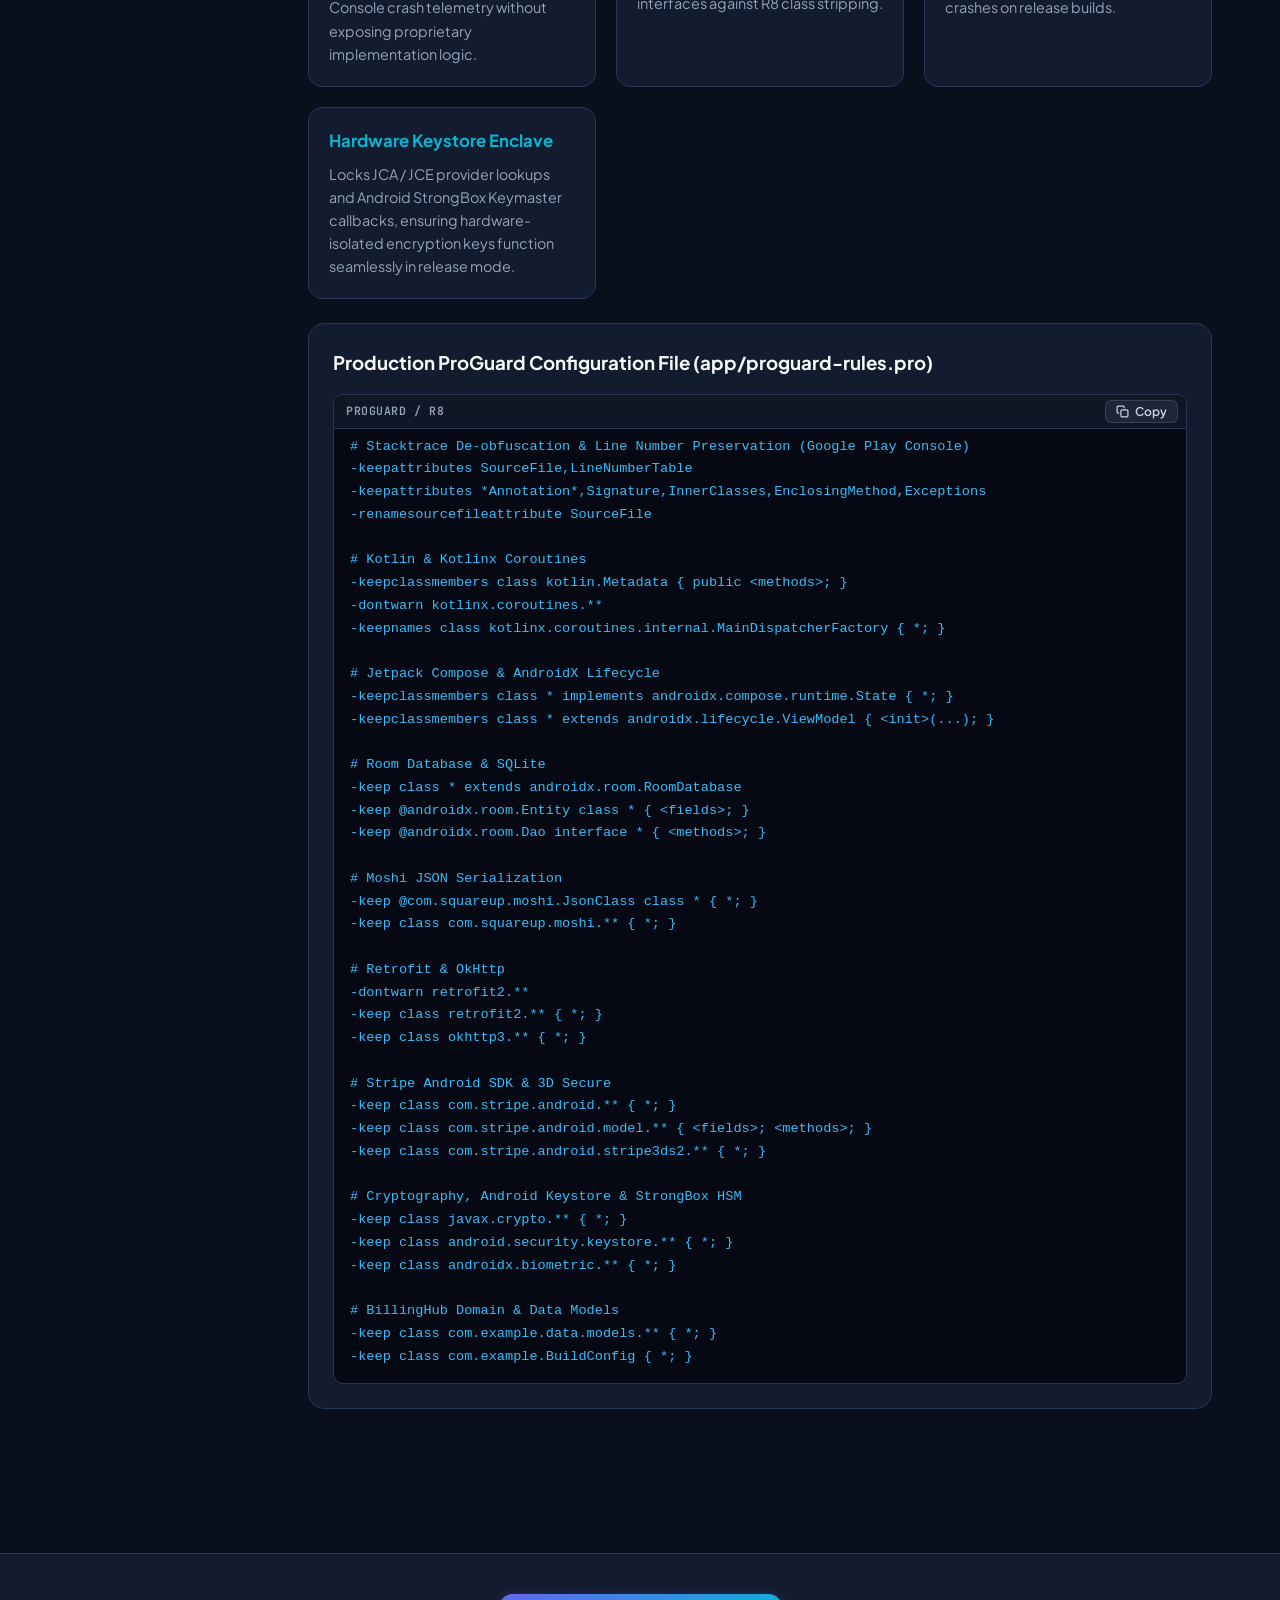
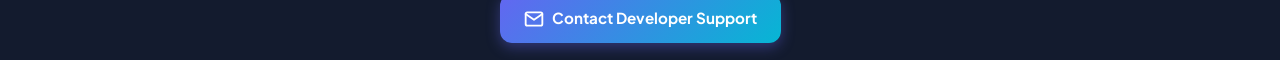
==== commit bf6ecf1c: "feat(docs): enhance documentation usability Add automated "Copy" functionality to code blocks, impro" ====
--- a/docs/index.html
+++ b/docs/index.html
@@ -194,6 +194,16 @@
           <h3>Subscription Lifecycle State Machine</h3>
           <p>BillingHub manages customer subscriptions through the full Stripe lifecycle:</p>
           <div class="code-block">
+            <div class="code-block-header">
+              <span class="code-lang-label">FLOW DIAGRAM</span>
+              <button type="button" class="btn-copy-code" aria-label="Copy code to clipboard">
+                <svg class="copy-icon" width="13" height="13" viewBox="0 0 24 24" fill="none" stroke="currentColor" stroke-width="2.2" stroke-linecap="round" stroke-linejoin="round">
+                  <rect x="9" y="9" width="13" height="13" rx="2" ry="2"/>
+                  <path d="M5 15H4a2 2 0 0 1-2-2V4a2 2 0 0 1 2-2h9a2 2 0 0 1 2 2v1"/>
+                </svg>
+                <span>Copy</span>
+              </button>
+            </div>
             <pre><code>[Customer Selects Plan] ──► [Stripe Elements Client Tokenization]
                                       │
                                       ▼
@@ -215,6 +225,77 @@
           </div>
         </div>
 
+        <div id="subscription-tiers" class="card mt-4">
+          <h3>Subscription Tiers & Quota Catalog</h3>
+          <p>BillingHub features multi-tiered recurring SaaS pricing models mapped directly to Stripe Price IDs:</p>
+          <div class="table-responsive">
+            <table class="data-table">
+              <thead>
+                <tr>
+                  <th>Plan Tier</th>
+                  <th>Monthly / Annual Pricing</th>
+                  <th>API Request Quota</th>
+                  <th>Team Seats</th>
+                  <th>Stripe Price ID Reference</th>
+                </tr>
+              </thead>
+              <tbody>
+                <tr>
+                  <td><strong>Starter</strong></td>
+                  <td>Free ($0 / mo)</td>
+                  <td>10,000 req / mo</td>
+                  <td>1 Seat</td>
+                  <td><code>price_starter_free</code></td>
+                </tr>
+                <tr>
+                  <td><strong>Pro</strong></td>
+                  <td>$29 / mo ($290 / yr) <span class="badge-success">Save 20%</span></td>
+                  <td>150,000 req / mo</td>
+                  <td>5 Seats</td>
+                  <td><code>price_pro_monthly</code> / <code>price_pro_annual</code></td>
+                </tr>
+                <tr>
+                  <td><strong>Enterprise</strong></td>
+                  <td>$99 / mo ($990 / yr) <span class="badge-success">Save 20%</span></td>
+                  <td>1,000,000 req / mo</td>
+                  <td>Unlimited Seats</td>
+                  <td><code>price_ent_monthly</code> / <code>price_ent_annual</code></td>
+                </tr>
+              </tbody>
+            </table>
+          </div>
+        </div>
+
+        <div id="webhooks" class="card mt-4">
+          <h3>Webhook Telemetry & HMAC-SHA256 Signature Verification</h3>
+          <p>Asynchronous subscription status and renewal events are signed with RFC 2104 compliant HMAC-SHA256 tokens:</p>
+          <div class="code-block">
+            <div class="code-block-header">
+              <span class="code-lang-label">JSON WEBHOOK PAYLOAD</span>
+              <button type="button" class="btn-copy-code" aria-label="Copy code to clipboard">
+                <svg class="copy-icon" width="13" height="13" viewBox="0 0 24 24" fill="none" stroke="currentColor" stroke-width="2.2" stroke-linecap="round" stroke-linejoin="round">
+                  <rect x="9" y="9" width="13" height="13" rx="2" ry="2"/>
+                  <path d="M5 15H4a2 2 0 0 1-2-2V4a2 2 0 0 1 2-2h9a2 2 0 0 1 2 2v1"/>
+                </svg>
+                <span>Copy</span>
+              </button>
+            </div>
+            <pre><code>{
+  "id": "evt_1NxABC2eZvKYlo2Cxyz12345",
+  "type": "invoice.payment_succeeded",
+  "data": {
+    "object": {
+      "customer": "cus_N0xTestCustomer",
+      "subscription": "sub_1NxProSubscription",
+      "amount_paid": 2900,
+      "status": "paid"
+    }
+  },
+  "created": 1790878200
+}</code></pre>
+          </div>
+        </div>
+
         <div id="test-cards" class="card mt-4">
           <h3>Stripe Sandbox Testing Credentials</h3>
           <div class="table-responsive">
@@ -274,28 +355,28 @@
         </div>
 
         <div class="spec-grid">
-          <div class="spec-card">
+          <div id="encryption-standards" class="spec-card">
             <h4>Data at Rest: AES-256-GCM</h4>
             <p>
               Local data persistence uses NIST-standard AES-256-GCM. Every record is encrypted with a unique 96-bit initialization vector (IV) generated by <code>SecureRandom</code> and protected by a 128-bit authentication tag, detecting any unauthorized bit flipping.
             </p>
           </div>
 
-          <div class="spec-card">
+          <div id="transit-security" class="spec-card">
             <h4>Data in Transit: TLS 1.3 Strict</h4>
             <p>
               All remote requests enforce TLS 1.3 with Perfect Forward Secrecy. Ciphers are constrained to <code>TLS_AES_256_GCM_SHA384</code> and <code>TLS_CHACHA20_POLY1305_SHA256</code>. Certificate pinning eliminates risk from compromised public Certificate Authorities.
             </p>
           </div>
 
-          <div class="spec-card">
+          <div id="hardware-keystore" class="spec-card">
             <h4>Hardware Security: Android StrongBox</h4>
             <p>
               Keys are generated within the tamper-resistant hardware security module (HSM) on supported Android devices. Private keys cannot be extracted via physical probing, debugging, or system rooting.
             </p>
           </div>
 
-          <div class="spec-card">
+          <div id="data-privacy" class="spec-card">
             <h4>User Privacy: GDPR & CCPA</h4>
             <p>
               Zero-knowledge customer records, Article 20 JSON data portability export, Article 17 Right to Erasure with automated purge pipeline, and CCPA Do-Not-Sell opt-out switches built natively into the UI.
@@ -375,6 +456,16 @@
             </a>
           </div>
           <div class="code-block">
+            <div class="code-block-header">
+              <span class="code-lang-label">BASH</span>
+              <button type="button" class="btn-copy-code" aria-label="Copy code to clipboard">
+                <svg class="copy-icon" width="13" height="13" viewBox="0 0 24 24" fill="none" stroke="currentColor" stroke-width="2.2" stroke-linecap="round" stroke-linejoin="round">
+                  <rect x="9" y="9" width="13" height="13" rx="2" ry="2"/>
+                  <path d="M5 15H4a2 2 0 0 1-2-2V4a2 2 0 0 1 2-2h9a2 2 0 0 1 2 2v1"/>
+                </svg>
+                <span>Copy</span>
+              </button>
+            </div>
             <pre><code># 1. Clone repository
 git clone https://github.com/organization/billinghub.git
 cd billinghub
@@ -416,6 +507,16 @@
               To run the automated script in your terminal:
             </p>
             <div class="code-block">
+              <div class="code-block-header">
+                <span class="code-lang-label">BASH</span>
+                <button type="button" class="btn-copy-code" aria-label="Copy code to clipboard">
+                  <svg class="copy-icon" width="13" height="13" viewBox="0 0 24 24" fill="none" stroke="currentColor" stroke-width="2.2" stroke-linecap="round" stroke-linejoin="round">
+                    <rect x="9" y="9" width="13" height="13" rx="2" ry="2"/>
+                    <path d="M5 15H4a2 2 0 0 1-2-2V4a2 2 0 0 1 2-2h9a2 2 0 0 1 2 2v1"/>
+                  </svg>
+                  <span>Copy</span>
+                </button>
+              </div>
               <pre><code>chmod +x test-setup.sh && ./test-setup.sh</code></pre>
             </div>
           </div>
@@ -911,6 +1012,16 @@
         <div class="card mt-4">
           <h3>Production ProGuard Configuration File (app/proguard-rules.pro)</h3>
           <div class="code-block">
+            <div class="code-block-header">
+              <span class="code-lang-label">PROGUARD / R8</span>
+              <button type="button" class="btn-copy-code" aria-label="Copy code to clipboard">
+                <svg class="copy-icon" width="13" height="13" viewBox="0 0 24 24" fill="none" stroke="currentColor" stroke-width="2.2" stroke-linecap="round" stroke-linejoin="round">
+                  <rect x="9" y="9" width="13" height="13" rx="2" ry="2"/>
+                  <path d="M5 15H4a2 2 0 0 1-2-2V4a2 2 0 0 1 2-2h9a2 2 0 0 1 2 2v1"/>
+                </svg>
+                <span>Copy</span>
+              </button>
+            </div>
             <pre><code># Stacktrace De-obfuscation & Line Number Preservation (Google Play Console)
 -keepattributes SourceFile,LineNumberTable
 -keepattributes *Annotation*,Signature,InnerClasses,EnclosingMethod,Exceptions
--- a/docs/styles.css
+++ b/docs/styles.css
@@ -25,10 +25,19 @@
   --cyan-accent: #0891b2;
 }
 
+html {
+  scroll-behavior: smooth;
+  scroll-padding-top: 80px;
+}
+
 * {
   box-sizing: border-box;
   margin: 0;
   padding: 0;
+}
+
+[id] {
+  scroll-margin-top: 80px;
 }
 
 body {
@@ -367,11 +376,13 @@
 
 /* Code Blocks */
 .code-block {
+  position: relative;
   margin-top: 16px;
   background: #060913;
   border: 1px solid var(--border-color);
   border-radius: 10px;
   padding: 16px;
+  padding-top: 40px;
   overflow-x: auto;
 }
 
@@ -380,6 +391,69 @@
   font-size: 0.85rem;
   color: #38bdf8;
   line-height: 1.6;
+  margin: 0;
+}
+
+.code-block-header {
+  position: absolute;
+  top: 0;
+  left: 0;
+  right: 0;
+  height: 34px;
+  background: rgba(19, 27, 46, 0.75);
+  border-bottom: 1px solid var(--border-color);
+  display: flex;
+  align-items: center;
+  justify-content: space-between;
+  padding: 0 12px;
+  user-select: none;
+  border-top-left-radius: 9px;
+  border-top-right-radius: 9px;
+}
+
+.code-lang-label {
+  font-family: var(--font-mono);
+  font-size: 0.72rem;
+  color: #94a3b8;
+  text-transform: uppercase;
+  letter-spacing: 0.05em;
+  font-weight: 600;
+}
+
+.btn-copy-code {
+  position: absolute;
+  top: 5px;
+  right: 8px;
+  display: inline-flex;
+  align-items: center;
+  gap: 6px;
+  background: rgba(30, 41, 59, 0.9);
+  color: #cbd5e1;
+  border: 1px solid rgba(255, 255, 255, 0.12);
+  border-radius: 6px;
+  padding: 3px 10px;
+  font-size: 0.75rem;
+  font-family: var(--font-body);
+  font-weight: 600;
+  cursor: pointer;
+  transition: all 0.2s ease;
+  z-index: 10;
+}
+
+.btn-copy-code:hover {
+  background: #334155;
+  color: #ffffff;
+  border-color: var(--cyan-accent);
+}
+
+.btn-copy-code.copied {
+  background: rgba(16, 185, 129, 0.25);
+  color: #34d399;
+  border-color: rgba(52, 211, 153, 0.5);
+}
+
+.btn-copy-code svg {
+  flex-shrink: 0;
 }
 
 /* Table */
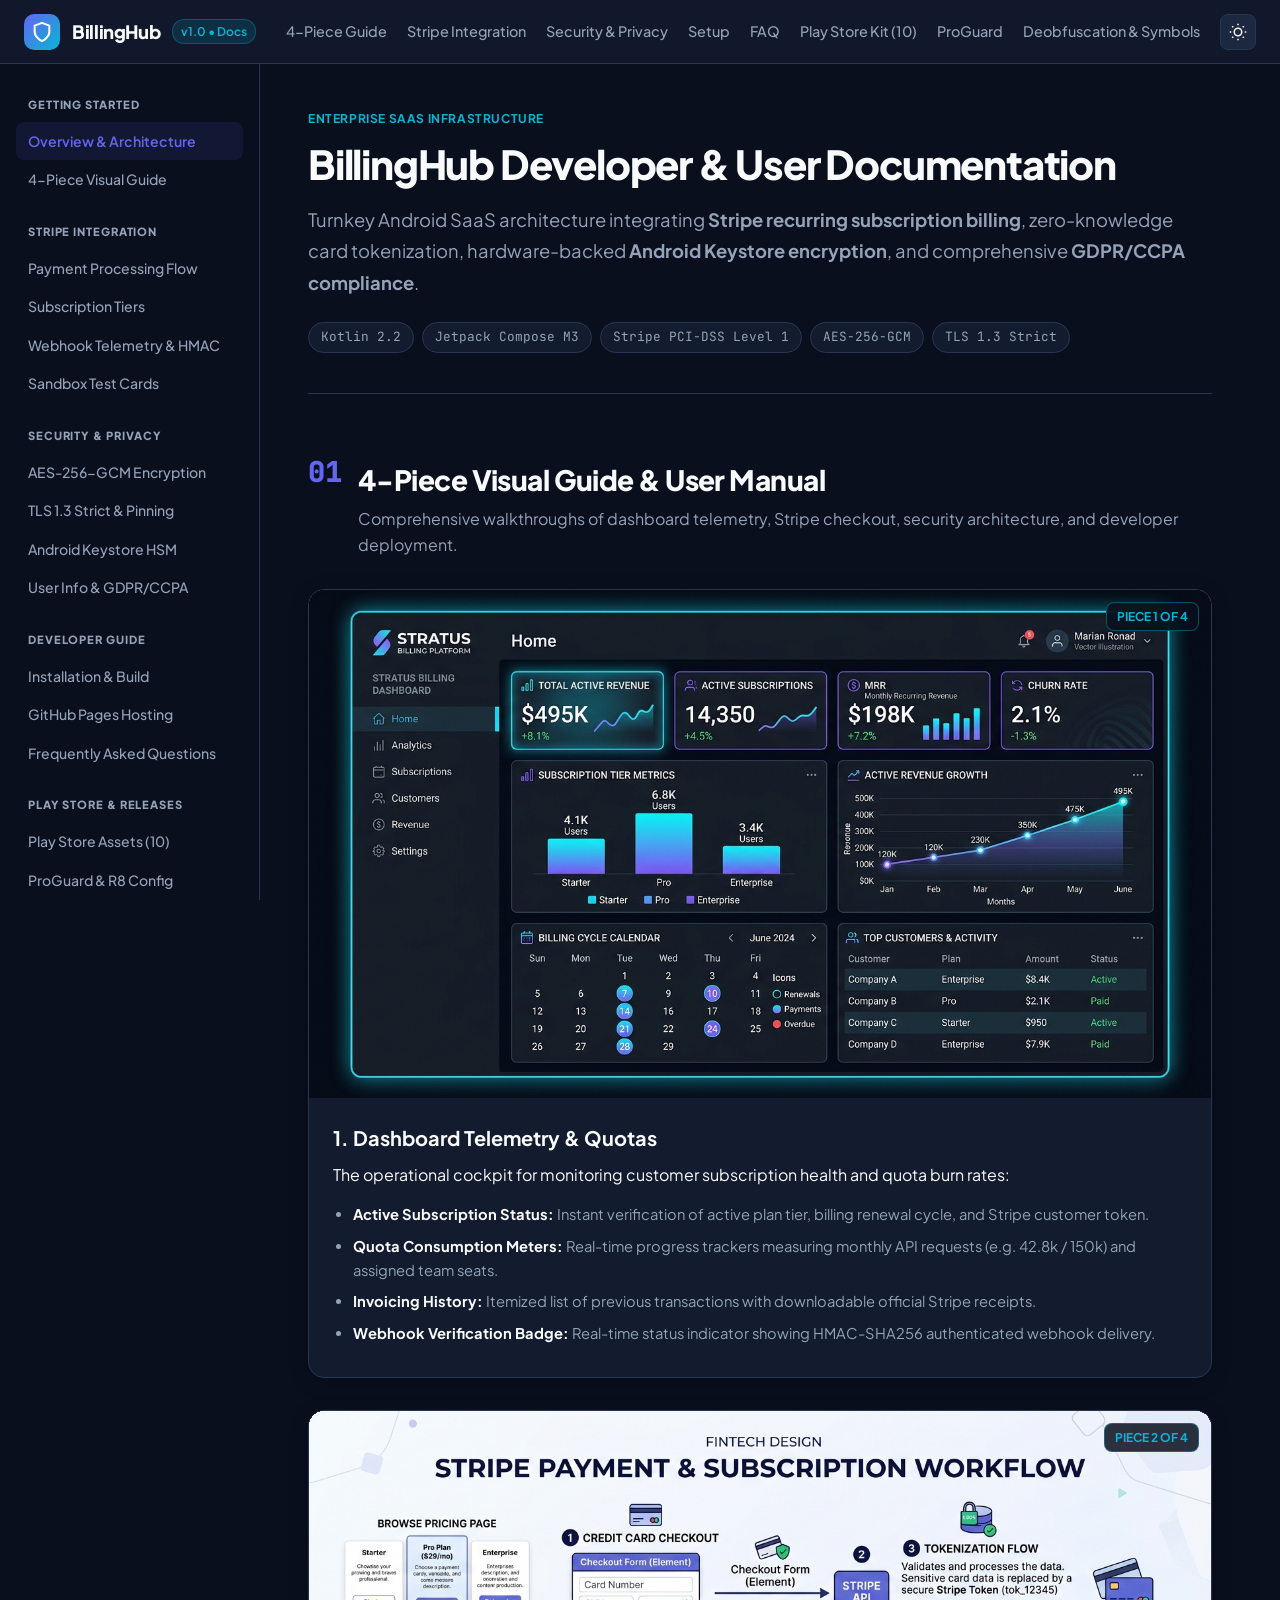
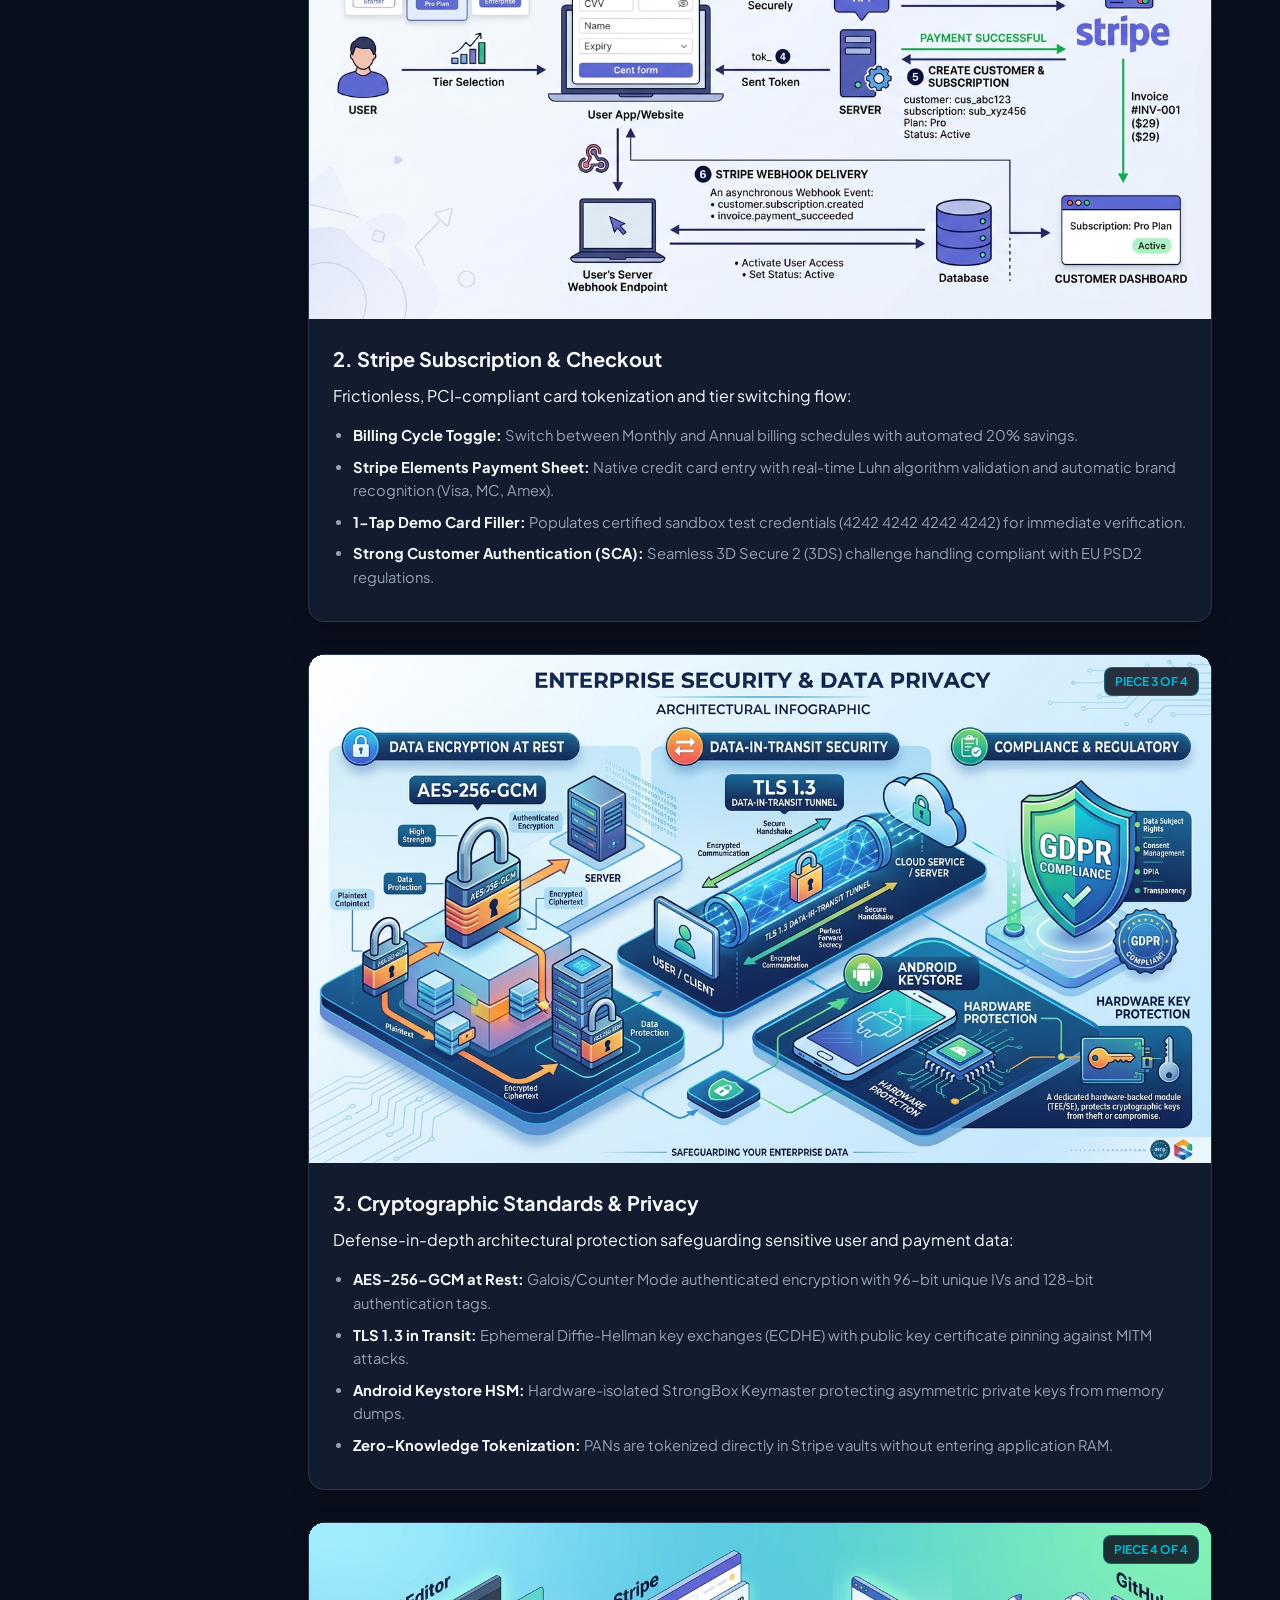
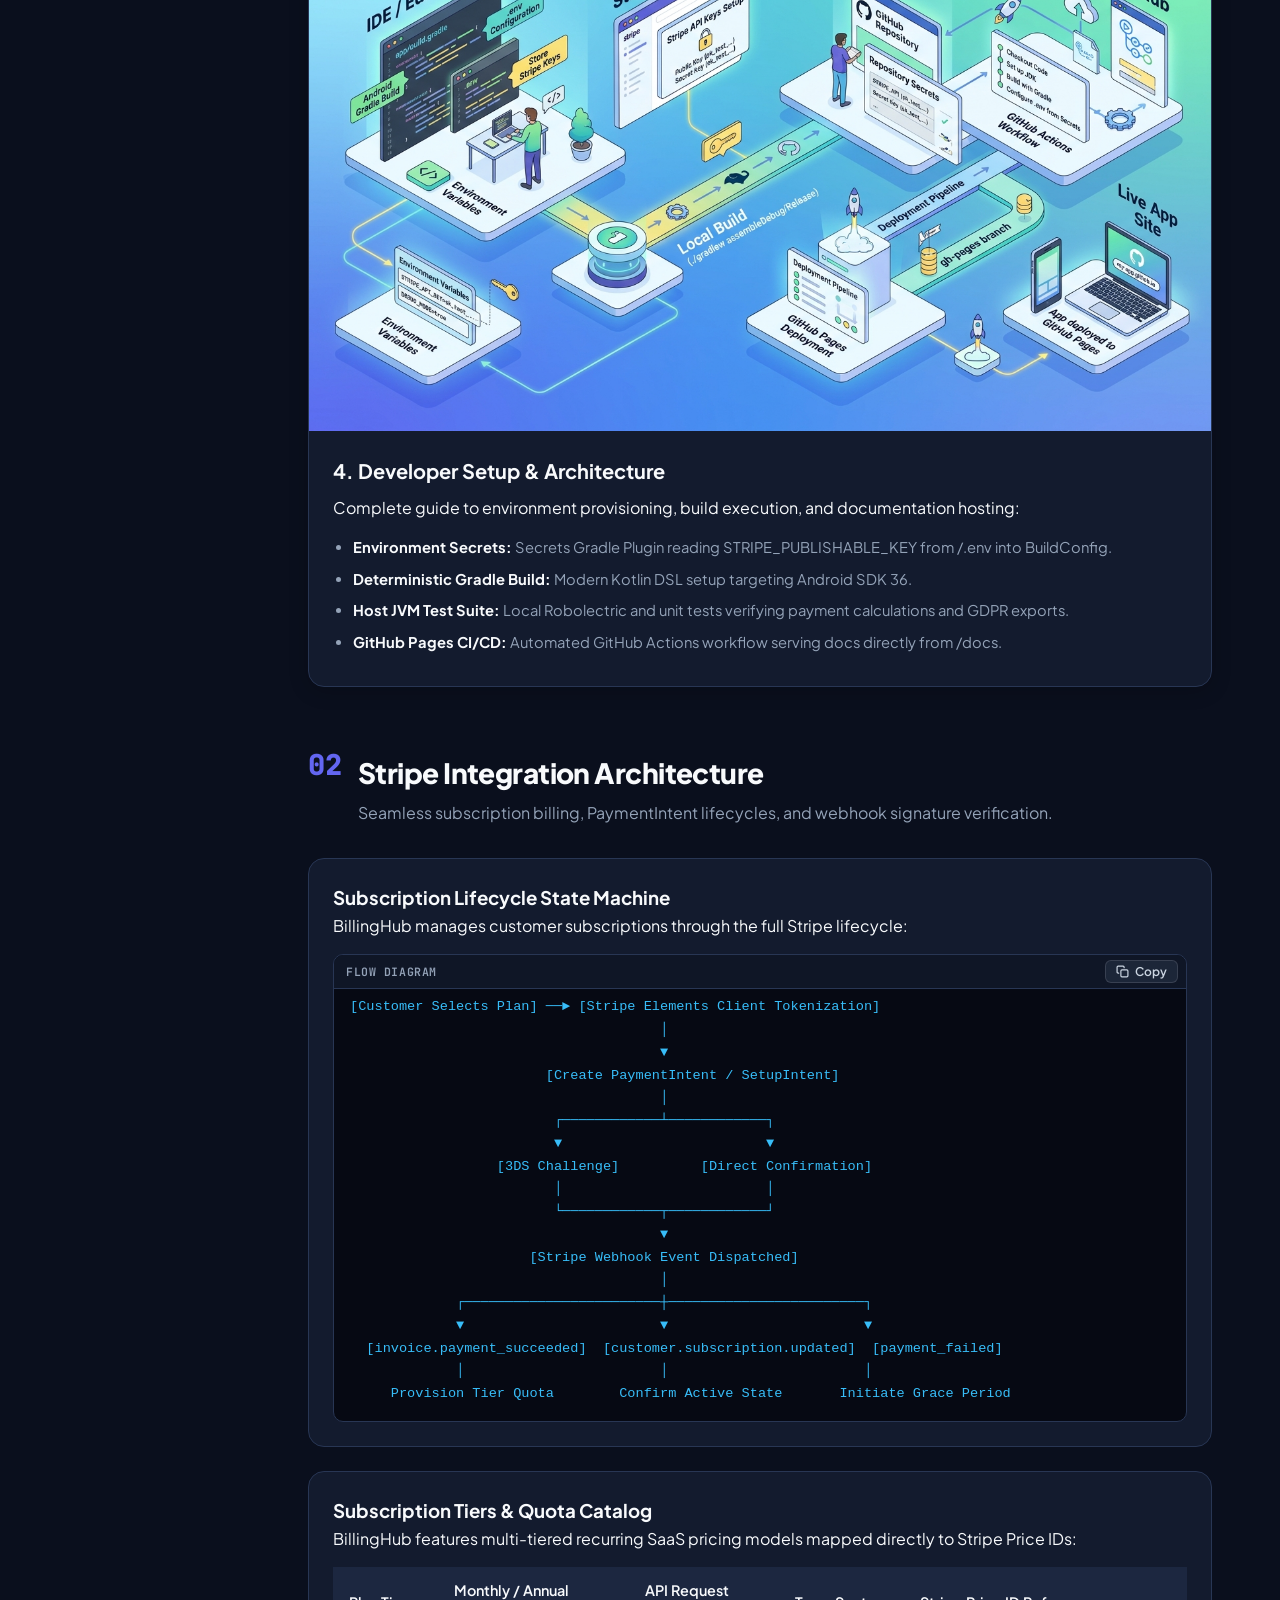
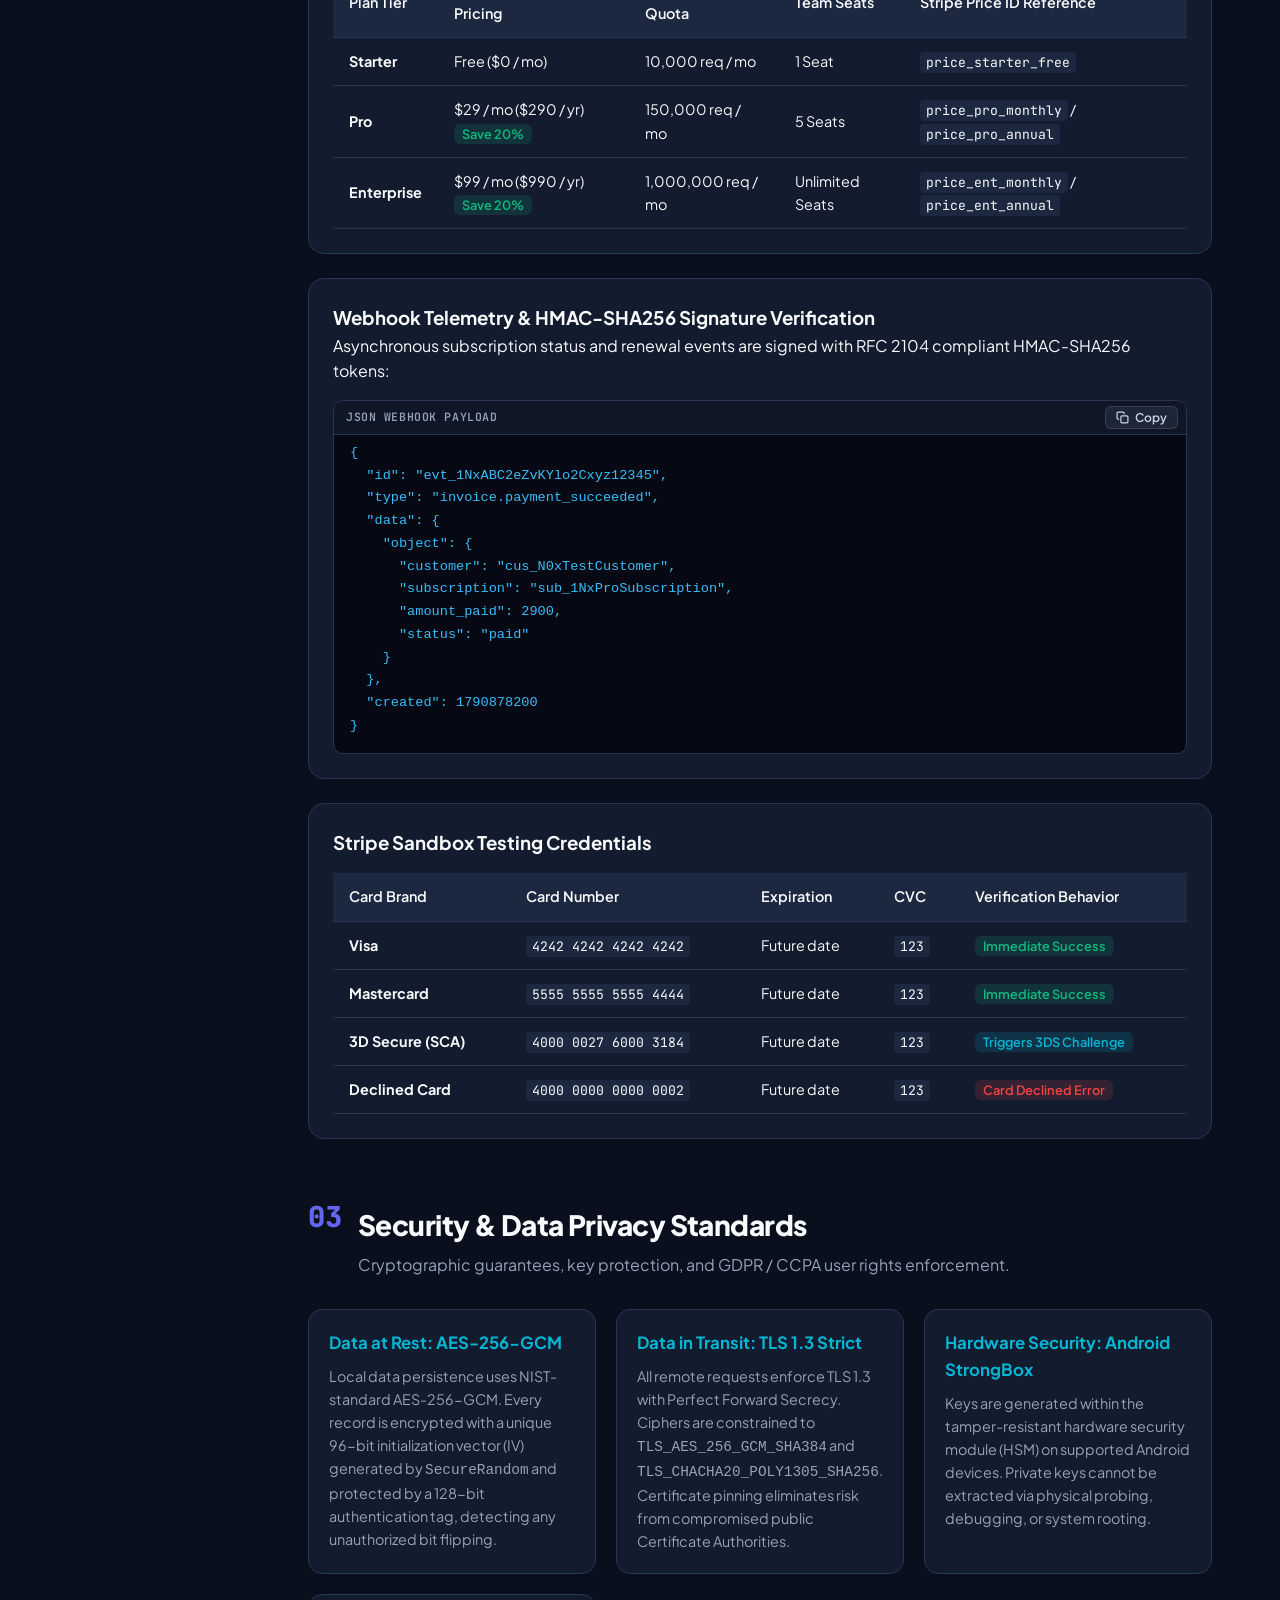
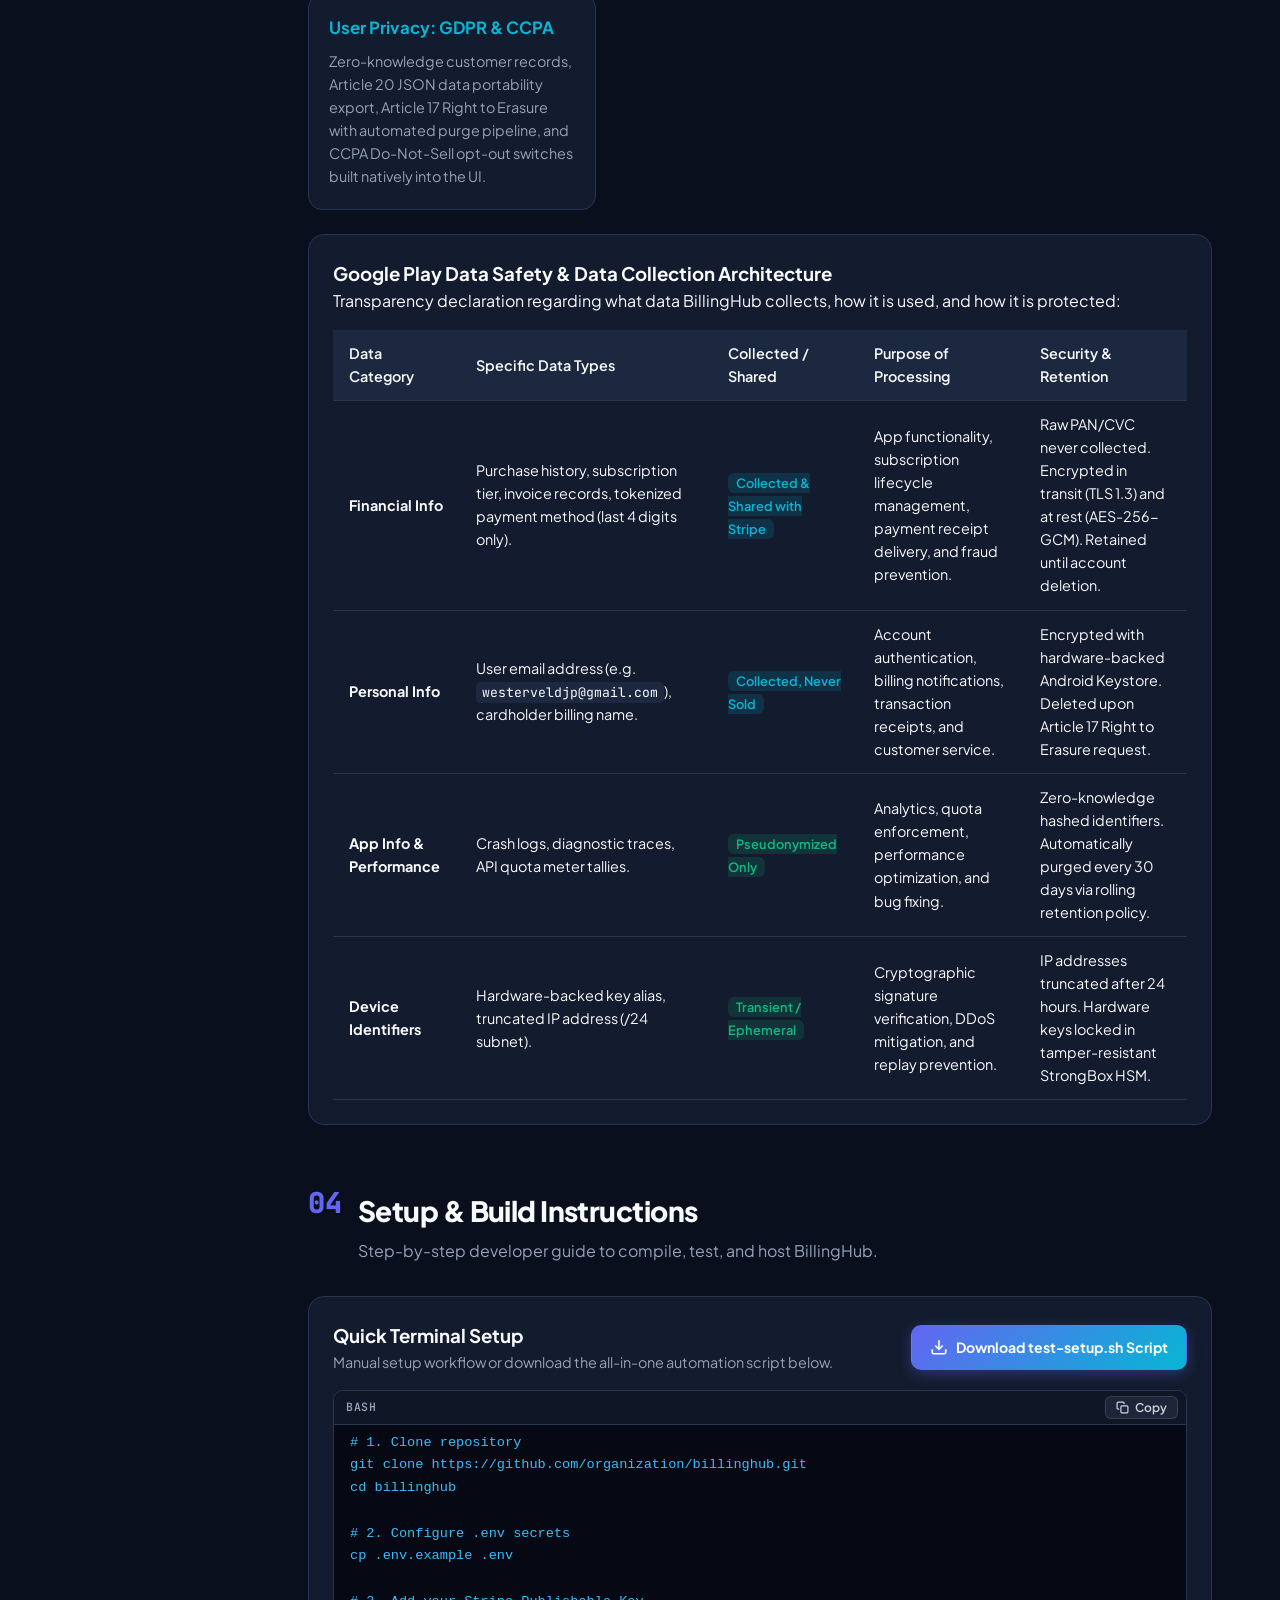
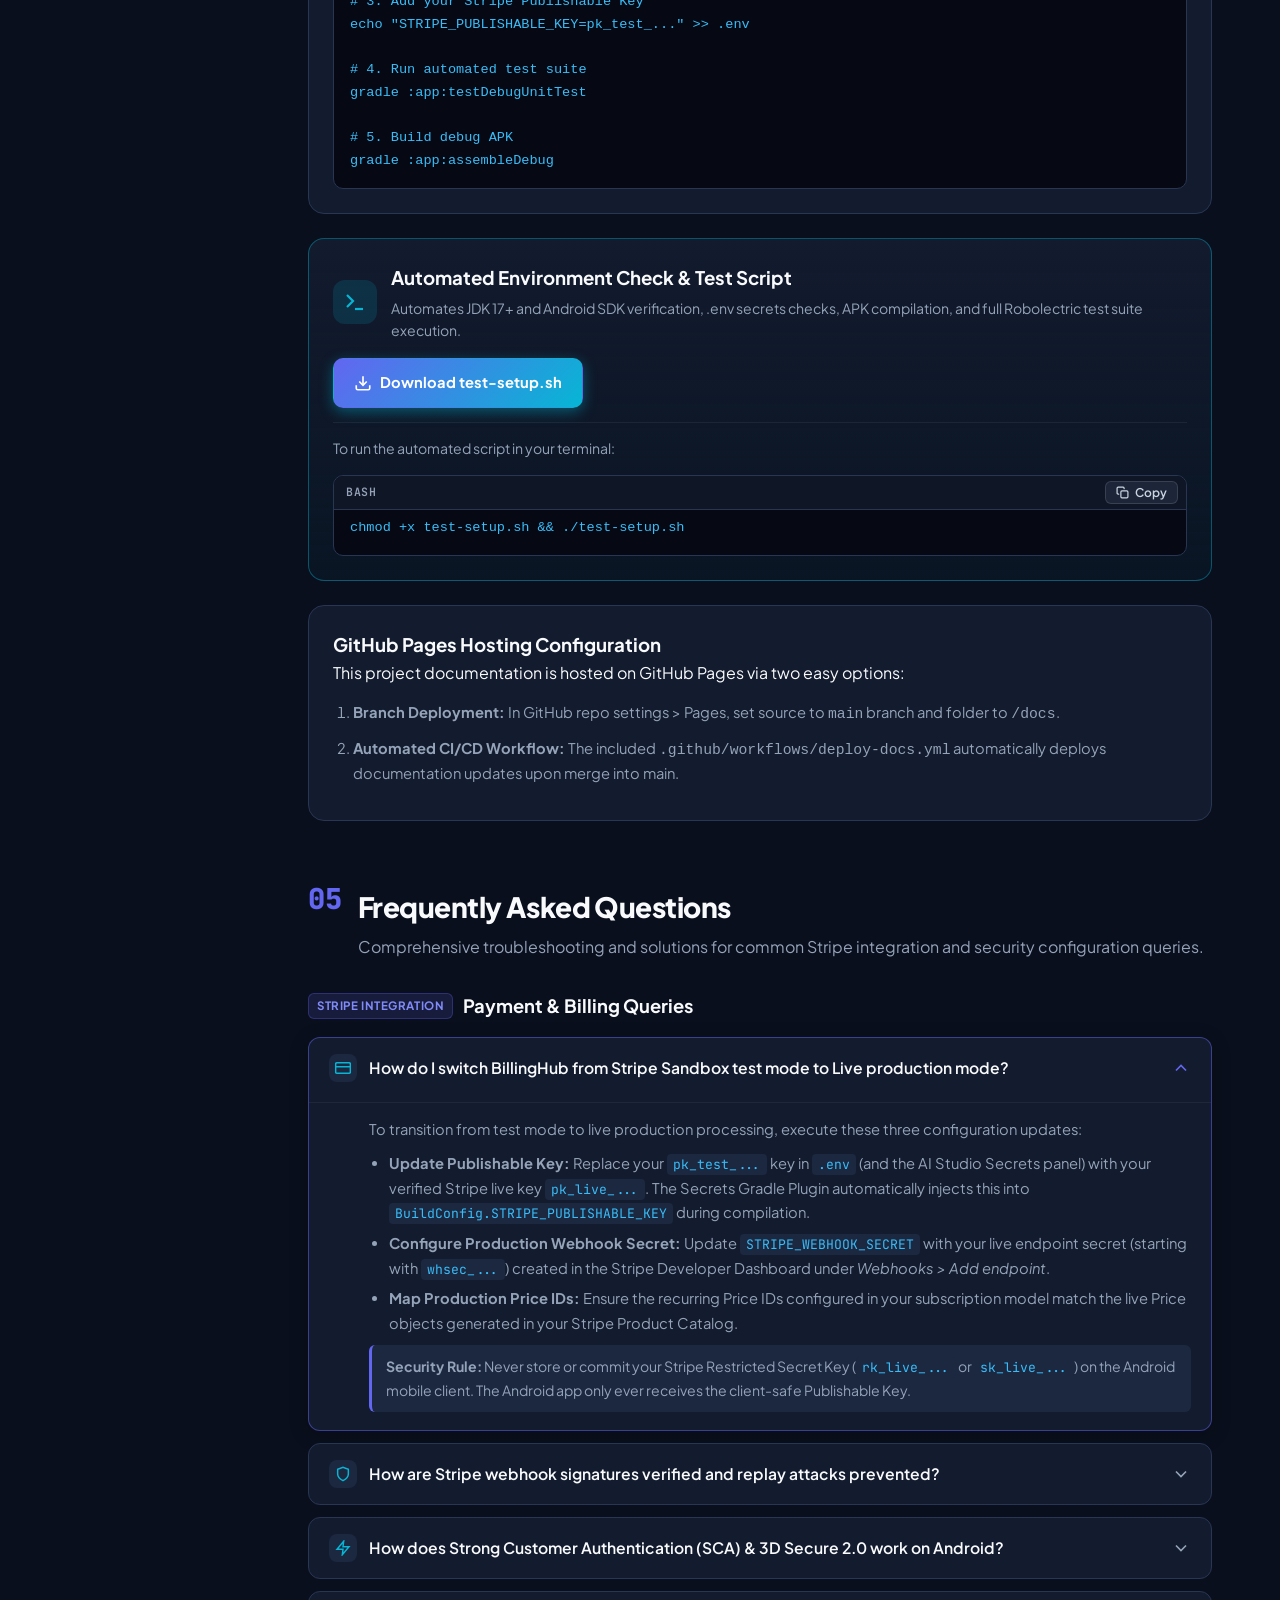
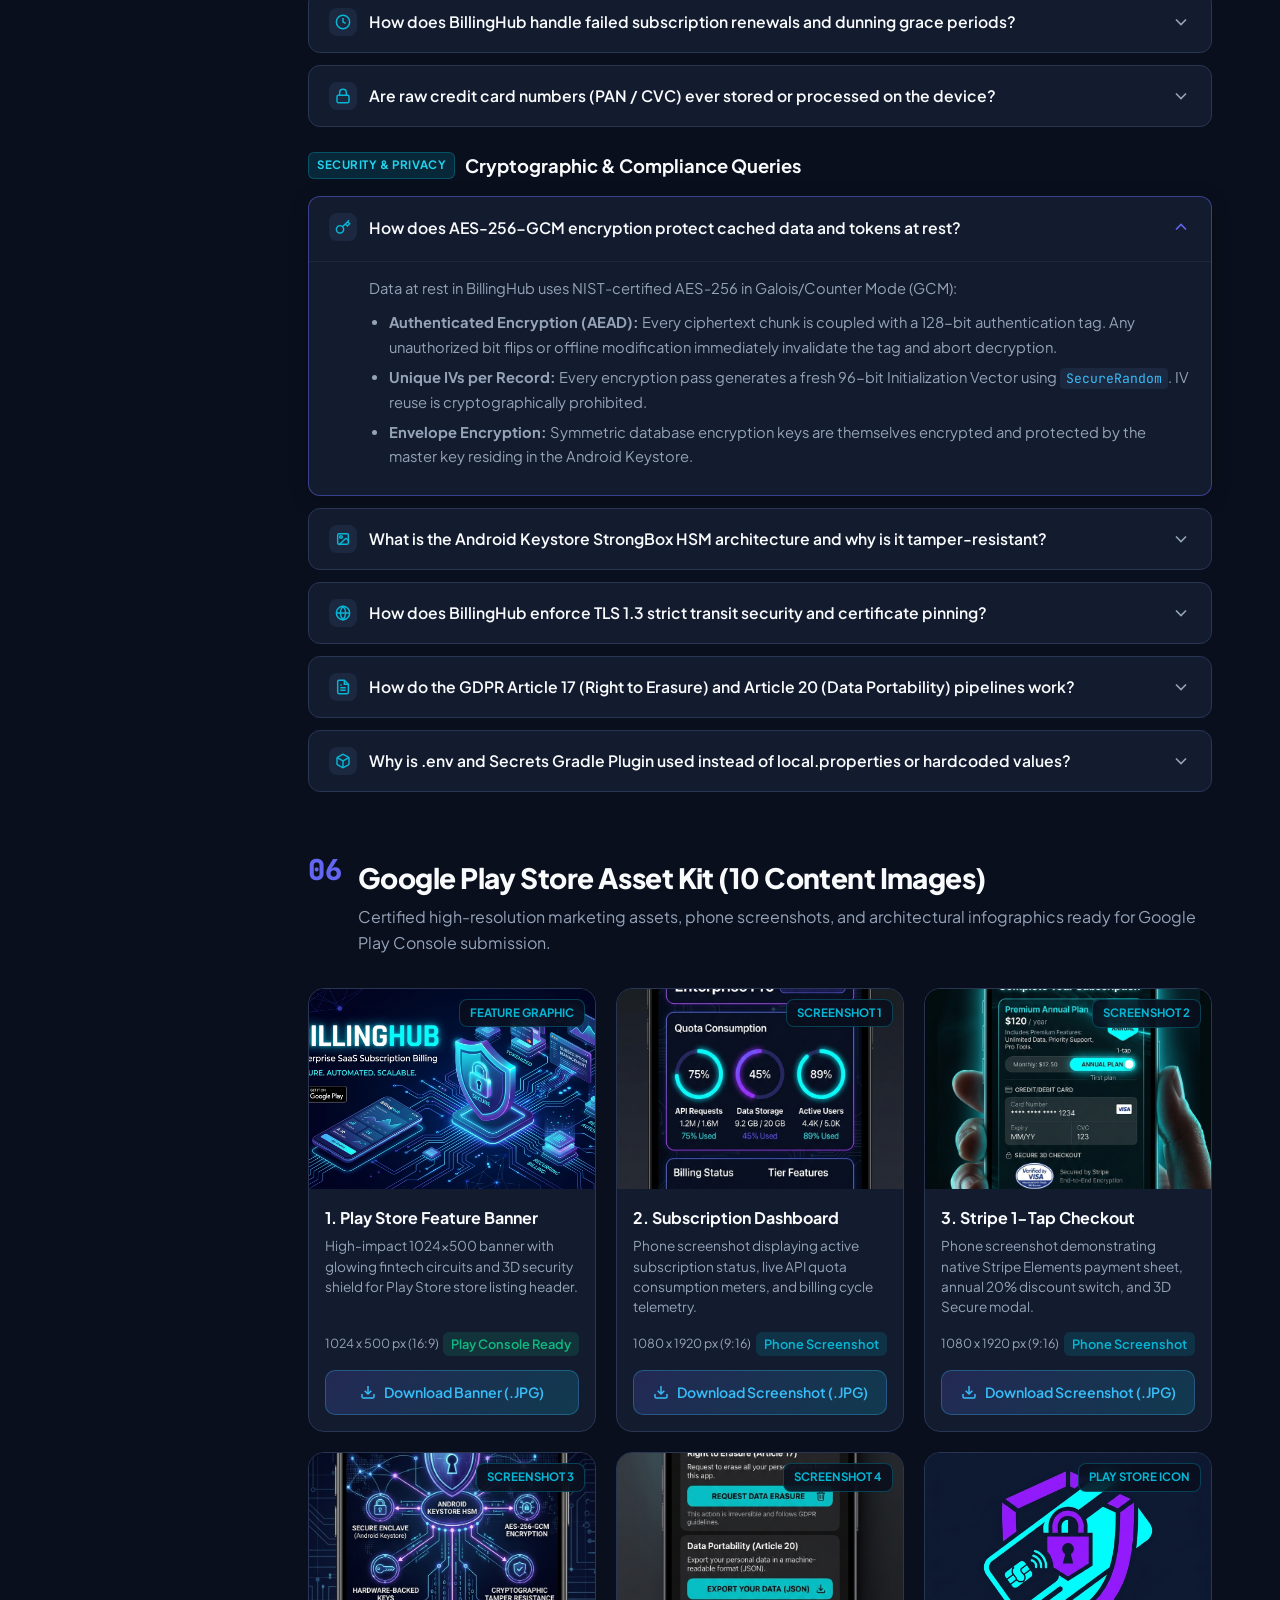
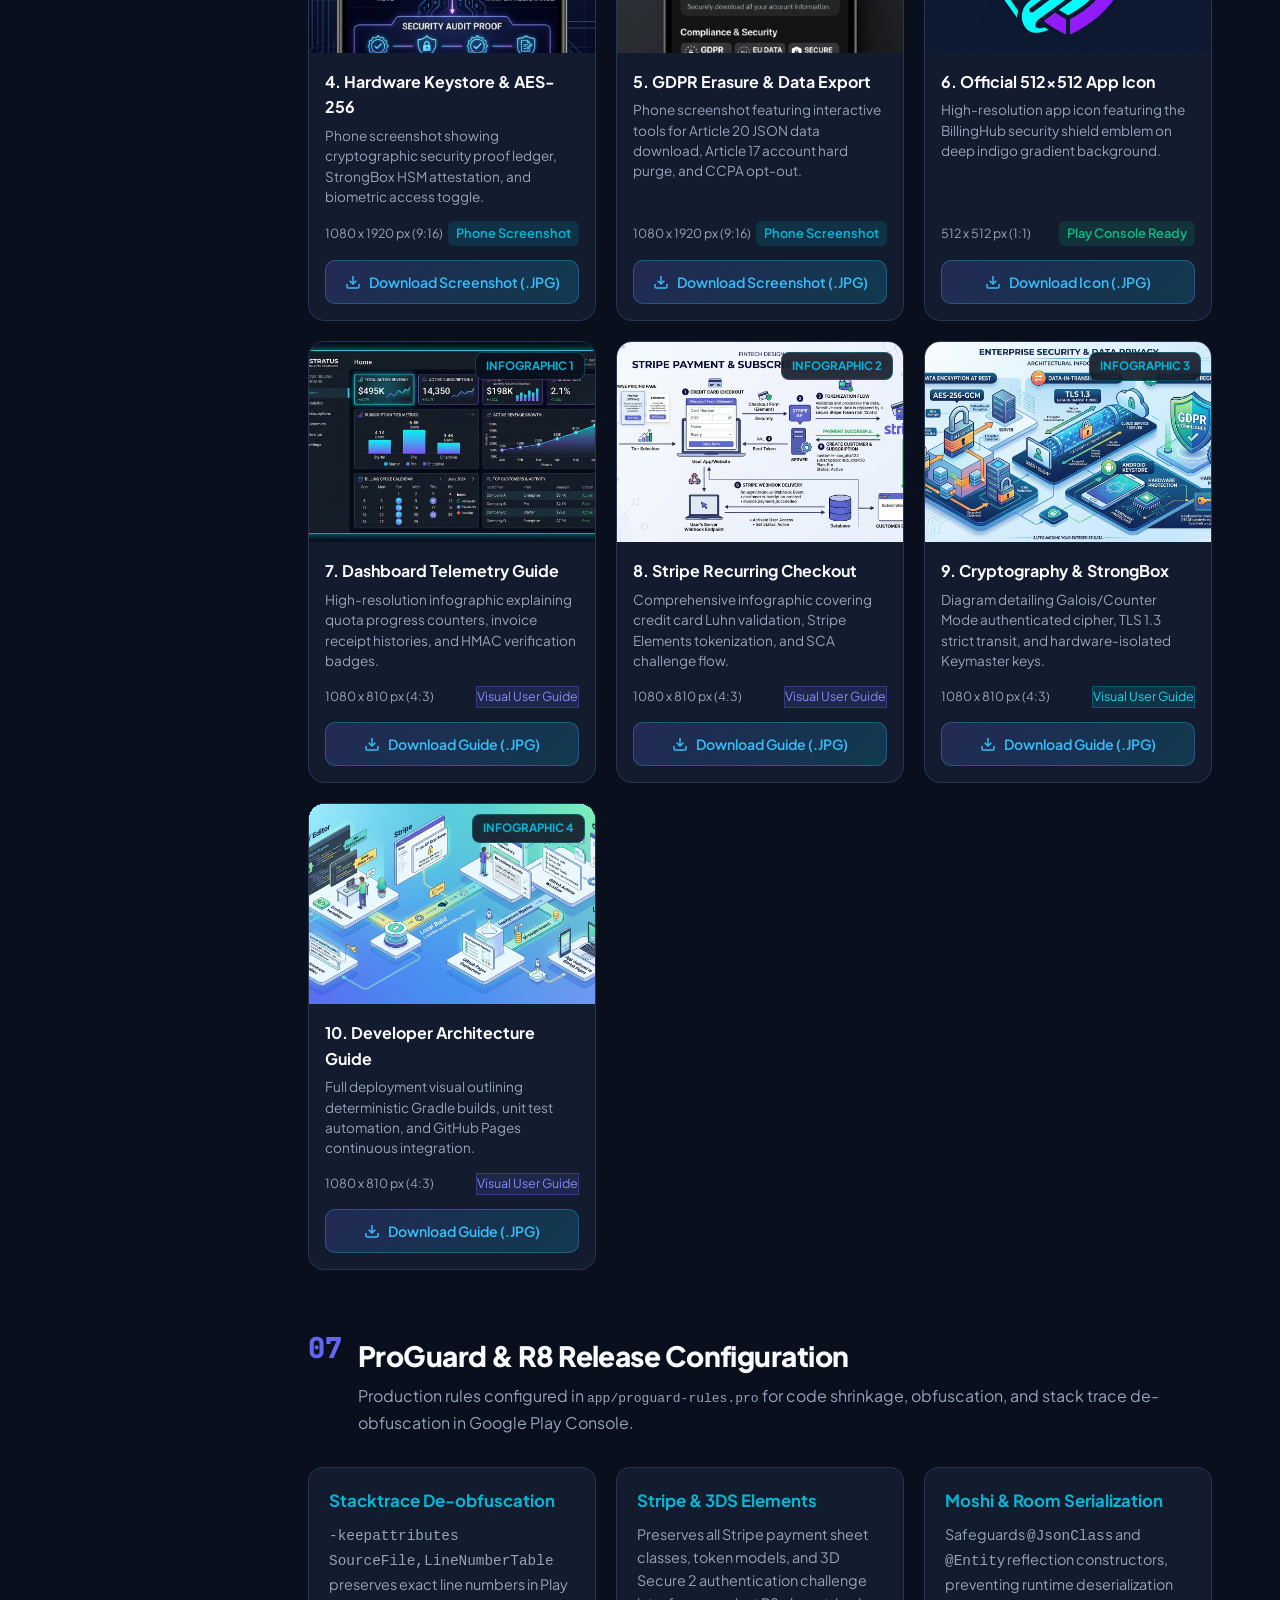
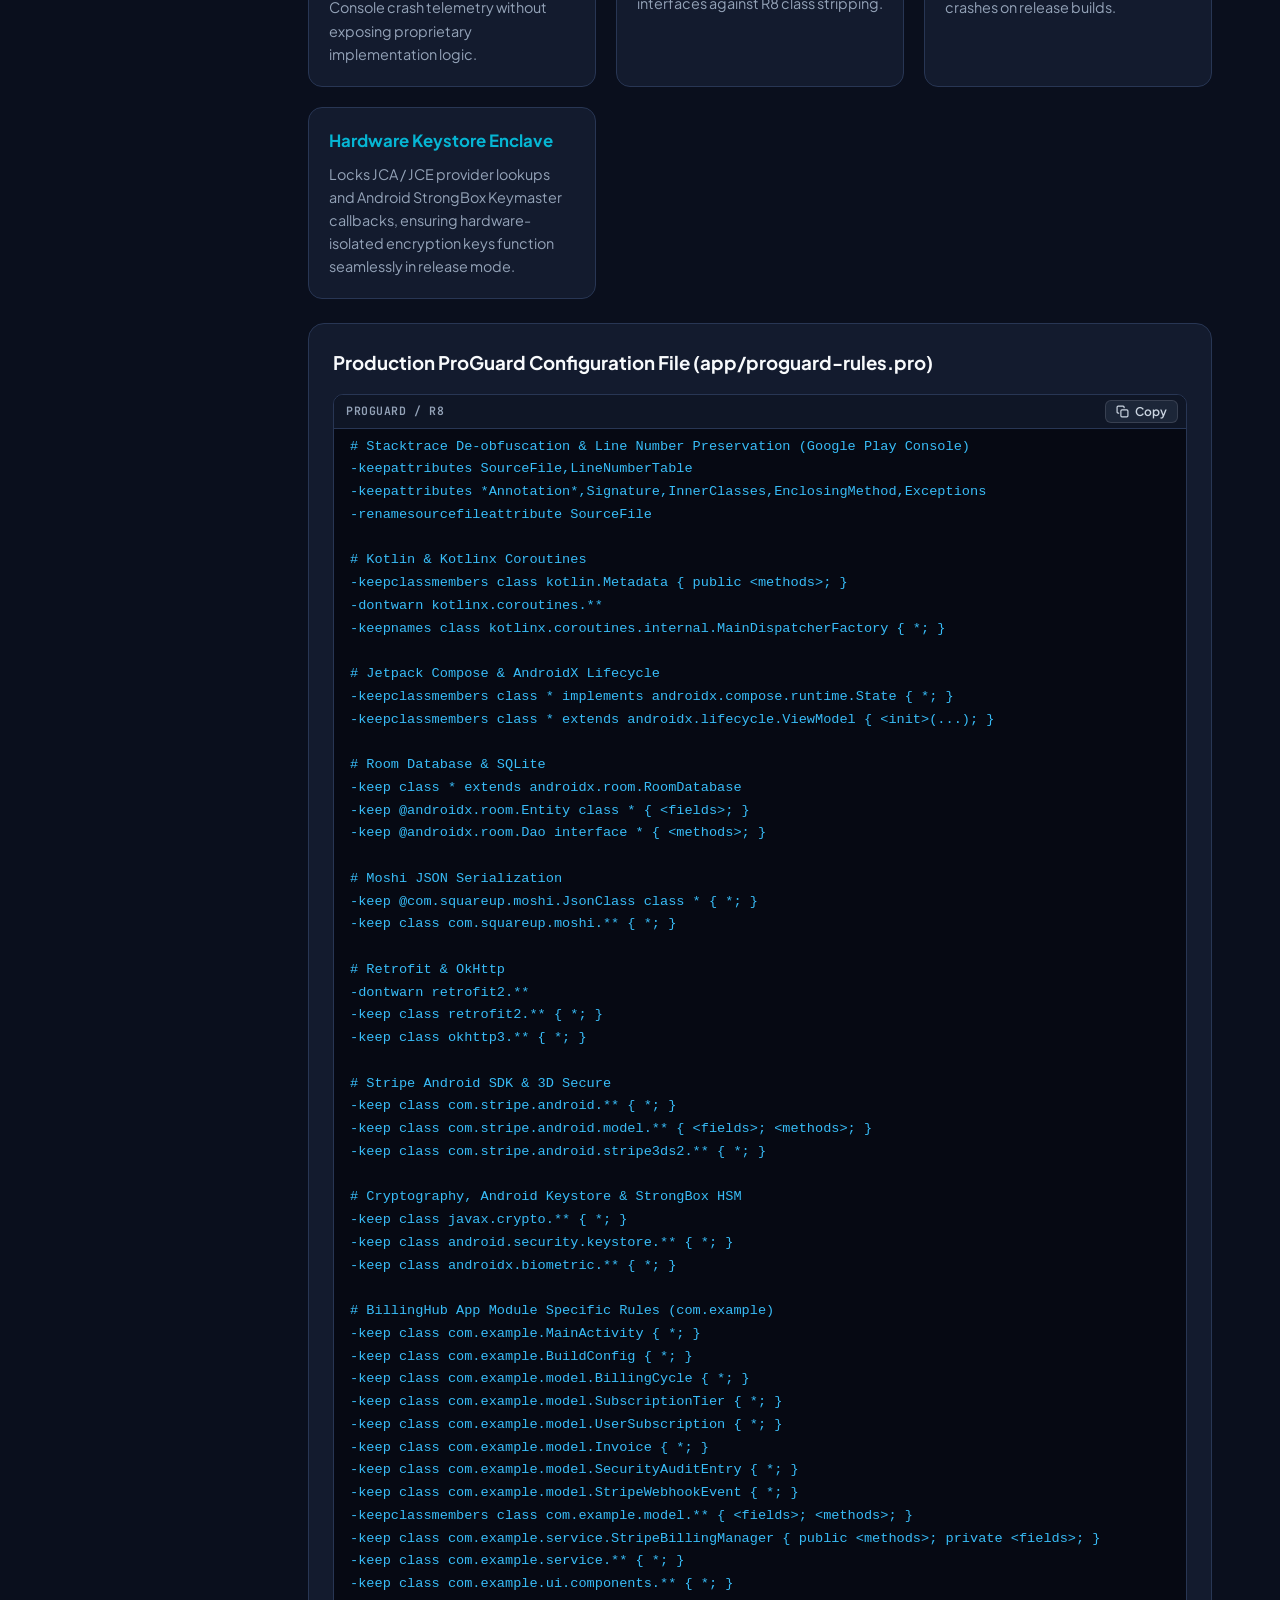
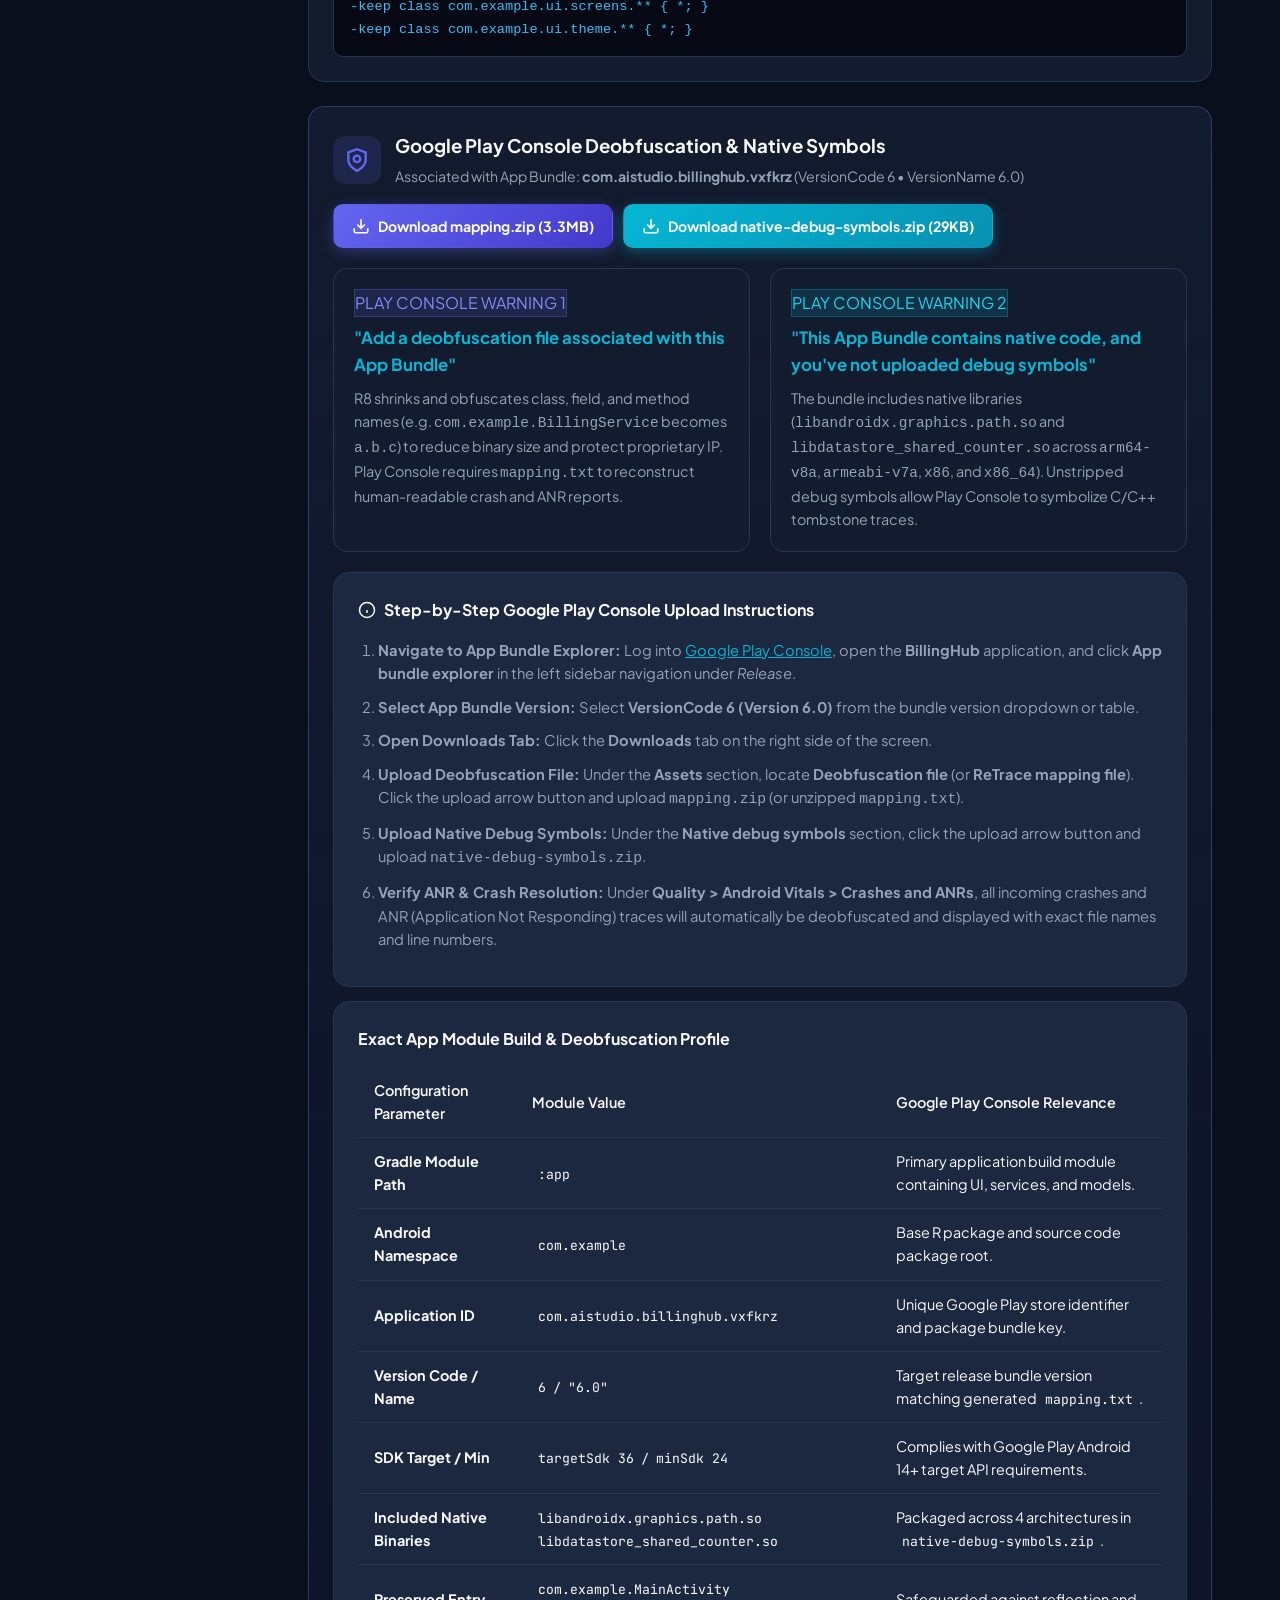
==== commit 7623ef51: "build: enable R8 minification and update UI components - Enable R8 minification and native debug sym" ====
--- a/docs/index.html
+++ b/docs/index.html
@@ -29,6 +29,7 @@
         <a href="#faq" class="nav-link">FAQ</a>
         <a href="#playstore-assets" class="nav-link">Play Store Kit (10)</a>
         <a href="#proguard-rules" class="nav-link">ProGuard</a>
+        <a href="#play-deobfuscation" class="nav-link">Deobfuscation & Symbols</a>
         <button id="theme-toggle" class="btn-icon" aria-label="Toggle Theme">
           <svg class="sun-icon" width="18" height="18" viewBox="0 0 24 24" fill="none" stroke="currentColor" stroke-width="2"><circle cx="12" cy="12" r="5"/><path d="M12 1v2M12 21v2M4.22 4.22l1.42 1.42M18.36 18.36l1.42 1.42M1 12h2M21 12h2M4.22 19.78l1.42-1.42M18.36 5.64l1.42-1.42"/></svg>
         </button>
@@ -69,6 +70,7 @@
           <span class="group-title">PLAY STORE & RELEASES</span>
           <a href="#playstore-assets">Play Store Assets (10)</a>
           <a href="#proguard-rules">ProGuard & R8 Config</a>
+          <a href="#play-deobfuscation">Deobfuscation & Symbols</a>
         </div>
       </nav>
     </aside>
@@ -1060,9 +1062,167 @@
 -keep class android.security.keystore.** { *; }
 -keep class androidx.biometric.** { *; }
 
-# BillingHub Domain & Data Models
--keep class com.example.data.models.** { *; }
--keep class com.example.BuildConfig { *; }</code></pre>
+# BillingHub App Module Specific Rules (com.example)
+-keep class com.example.MainActivity { *; }
+-keep class com.example.BuildConfig { *; }
+-keep class com.example.model.BillingCycle { *; }
+-keep class com.example.model.SubscriptionTier { *; }
+-keep class com.example.model.UserSubscription { *; }
+-keep class com.example.model.Invoice { *; }
+-keep class com.example.model.SecurityAuditEntry { *; }
+-keep class com.example.model.StripeWebhookEvent { *; }
+-keepclassmembers class com.example.model.** { &lt;fields&gt;; &lt;methods&gt;; }
+-keep class com.example.service.StripeBillingManager { public &lt;methods&gt;; private &lt;fields&gt;; }
+-keep class com.example.service.** { *; }
+-keep class com.example.ui.components.** { *; }
+-keep class com.example.ui.screens.** { *; }
+-keep class com.example.ui.theme.** { *; }</code></pre>
+          </div>
+        </div>
+
+        <!-- Google Play Console Deobfuscation File & Native Debug Symbols Section -->
+        <div id="play-deobfuscation" class="card mt-4" style="border: 1px solid rgba(99, 102, 241, 0.4); background: linear-gradient(180deg, var(--bg-surface), rgba(99, 102, 241, 0.05));">
+          <div style="display: flex; align-items: flex-start; justify-content: space-between; flex-wrap: wrap; gap: 16px; margin-bottom: 20px;">
+            <div style="display: flex; align-items: center; gap: 14px;">
+              <div style="width: 48px; height: 48px; border-radius: 12px; background: rgba(99, 102, 241, 0.15); display: flex; align-items: center; justify-content: center; color: var(--indigo-primary); flex-shrink: 0;">
+                <svg width="26" height="26" viewBox="0 0 24 24" fill="none" stroke="currentColor" stroke-width="2.2"><path d="M12 22s8-4 8-10V5l-8-3-8 3v7c0 6 8 10 8 10z"/><circle cx="12" cy="11" r="3"/></svg>
+              </div>
+              <div>
+                <h3 style="margin-bottom: 4px;">Google Play Console Deobfuscation & Native Symbols</h3>
+                <p style="font-size: 0.88rem; color: var(--text-secondary); margin: 0;">Associated with App Bundle: <strong>com.aistudio.billinghub.vxfkrz</strong> (VersionCode 6 • VersionName 6.0)</p>
+              </div>
+            </div>
+            <div style="display: flex; gap: 10px; flex-wrap: wrap;">
+              <a href="assets/mapping.zip" download="mapping_v6.zip" class="btn-download-asset" style="padding: 10px 18px; font-weight: 700; background: linear-gradient(135deg, var(--indigo-primary), #4338ca); color: white; border-color: transparent; box-shadow: 0 4px 14px rgba(99, 102, 241, 0.35);">
+                <svg width="18" height="18" viewBox="0 0 24 24" fill="none" stroke="currentColor" stroke-width="2.2"><path d="M21 15v4a2 2 0 0 1-2 2H5a2 2 0 0 1-2-2v-4"/><polyline points="7 10 12 15 17 10"/><line x1="12" y1="15" x2="12" y2="3"/></svg>
+                Download mapping.zip (3.3MB)
+              </a>
+              <a href="assets/native-debug-symbols.zip" download="native-debug-symbols_v6.zip" class="btn-download-asset" style="padding: 10px 18px; font-weight: 700; background: linear-gradient(135deg, var(--cyan-accent), #0891b2); color: white; border-color: transparent; box-shadow: 0 4px 14px rgba(6, 182, 212, 0.35);">
+                <svg width="18" height="18" viewBox="0 0 24 24" fill="none" stroke="currentColor" stroke-width="2.2"><path d="M21 15v4a2 2 0 0 1-2 2H5a2 2 0 0 1-2-2v-4"/><polyline points="7 10 12 15 17 10"/><line x1="12" y1="15" x2="12" y2="3"/></svg>
+                Download native-debug-symbols.zip (29KB)
+              </a>
+            </div>
+          </div>
+
+          <div class="spec-grid" style="margin-bottom: 20px;">
+            <div class="spec-card">
+              <span class="badge-stripe" style="margin-bottom: 8px; display: inline-block;">PLAY CONSOLE WARNING 1</span>
+              <h4>"Add a deobfuscation file associated with this App Bundle"</h4>
+              <p>
+                R8 shrinks and obfuscates class, field, and method names (e.g. <code>com.example.BillingService</code> becomes <code>a.b.c</code>) to reduce binary size and protect proprietary IP. Play Console requires <code>mapping.txt</code> to reconstruct human-readable crash and ANR reports.
+              </p>
+            </div>
+            <div class="spec-card">
+              <span class="badge-security" style="margin-bottom: 8px; display: inline-block;">PLAY CONSOLE WARNING 2</span>
+              <h4>"This App Bundle contains native code, and you've not uploaded debug symbols"</h4>
+              <p>
+                The bundle includes native libraries (<code>libandroidx.graphics.path.so</code> and <code>libdatastore_shared_counter.so</code> across <code>arm64-v8a</code>, <code>armeabi-v7a</code>, <code>x86</code>, and <code>x86_64</code>). Unstripped debug symbols allow Play Console to symbolize C/C++ tombstone traces.
+              </p>
+            </div>
+          </div>
+
+          <div class="card" style="background: var(--bg-surface-elevated); margin-top: 14px;">
+            <h4 style="margin-bottom: 12px; color: var(--text-primary); display: flex; align-items: center; gap: 8px;">
+              <svg width="18" height="18" viewBox="0 0 24 24" fill="none" stroke="currentColor" stroke-width="2"><circle cx="12" cy="12" r="10"/><line x1="12" y1="16" x2="12" y2="12"/><line x1="12" y1="8" x2="12.01" y2="8"/></svg>
+              Step-by-Step Google Play Console Upload Instructions
+            </h4>
+            <ol class="step-list">
+              <li>
+                <strong>Navigate to App Bundle Explorer:</strong> Log into <a href="https://play.google.com/console" target="_blank" style="color: var(--cyan-accent); text-decoration: underline;">Google Play Console</a>, open the <strong>BillingHub</strong> application, and click <strong>App bundle explorer</strong> in the left sidebar navigation under <em>Release</em>.
+              </li>
+              <li>
+                <strong>Select App Bundle Version:</strong> Select <strong>VersionCode 6 (Version 6.0)</strong> from the bundle version dropdown or table.
+              </li>
+              <li>
+                <strong>Open Downloads Tab:</strong> Click the <strong>Downloads</strong> tab on the right side of the screen.
+              </li>
+              <li>
+                <strong>Upload Deobfuscation File:</strong> Under the <strong>Assets</strong> section, locate <strong>Deobfuscation file</strong> (or <strong>ReTrace mapping file</strong>). Click the upload arrow button and upload <code>mapping.zip</code> (or unzipped <code>mapping.txt</code>).
+              </li>
+              <li>
+                <strong>Upload Native Debug Symbols:</strong> Under the <strong>Native debug symbols</strong> section, click the upload arrow button and upload <code>native-debug-symbols.zip</code>.
+              </li>
+              <li>
+                <strong>Verify ANR & Crash Resolution:</strong> Under <strong>Quality &gt; Android Vitals &gt; Crashes and ANRs</strong>, all incoming crashes and ANR (Application Not Responding) traces will automatically be deobfuscated and displayed with exact file names and line numbers.
+              </li>
+            </ol>
+          </div>
+
+          <!-- Exact App Module Technical Specification -->
+          <div class="card" style="background: var(--bg-surface-elevated); margin-top: 14px;">
+            <h4 style="margin-bottom: 12px; color: var(--text-primary);">
+              Exact App Module Build & Deobfuscation Profile
+            </h4>
+            <div class="table-responsive">
+              <table class="data-table">
+                <thead>
+                  <tr>
+                    <th>Configuration Parameter</th>
+                    <th>Module Value</th>
+                    <th>Google Play Console Relevance</th>
+                  </tr>
+                </thead>
+                <tbody>
+                  <tr>
+                    <td><strong>Gradle Module Path</strong></td>
+                    <td><code>:app</code></td>
+                    <td>Primary application build module containing UI, services, and models.</td>
+                  </tr>
+                  <tr>
+                    <td><strong>Android Namespace</strong></td>
+                    <td><code>com.example</code></td>
+                    <td>Base R package and source code package root.</td>
+                  </tr>
+                  <tr>
+                    <td><strong>Application ID</strong></td>
+                    <td><code>com.aistudio.billinghub.vxfkrz</code></td>
+                    <td>Unique Google Play store identifier and package bundle key.</td>
+                  </tr>
+                  <tr>
+                    <td><strong>Version Code / Name</strong></td>
+                    <td><code>6</code> / <code>"6.0"</code></td>
+                    <td>Target release bundle version matching generated <code>mapping.txt</code>.</td>
+                  </tr>
+                  <tr>
+                    <td><strong>SDK Target / Min</strong></td>
+                    <td><code>targetSdk 36</code> / <code>minSdk 24</code></td>
+                    <td>Complies with Google Play Android 14+ target API requirements.</td>
+                  </tr>
+                  <tr>
+                    <td><strong>Included Native Binaries</strong></td>
+                    <td><code>libandroidx.graphics.path.so</code><br><code>libdatastore_shared_counter.so</code></td>
+                    <td>Packaged across 4 architectures in <code>native-debug-symbols.zip</code>.</td>
+                  </tr>
+                  <tr>
+                    <td><strong>Preserved Entry Points</strong></td>
+                    <td><code>com.example.MainActivity</code><br><code>com.example.service.StripeBillingManager</code><br><code>com.example.model.*</code></td>
+                    <td>Safeguarded against reflection and serialization stripped methods.</td>
+                  </tr>
+                </tbody>
+              </table>
+            </div>
+
+            <div style="margin-top: 18px;">
+              <h5 style="margin-bottom: 8px; color: var(--cyan-accent); font-size: 0.95rem;">
+                ANR & Crash Telemetry Deobfuscation Example (Android Vitals)
+              </h5>
+              <div class="spec-grid" style="grid-template-columns: repeat(auto-fit, minmax(280px, 1fr));">
+                <div class="spec-card" style="background: rgba(239, 68, 68, 0.06); border-color: rgba(239, 68, 68, 0.3);">
+                  <span class="badge-error" style="margin-bottom: 6px; display: inline-block;">RAW OBFUSCATED TRACE (NO MAPPING)</span>
+                  <pre style="font-size: 11px; color: #fca5a5; line-height: 1.4; overflow-x: auto;"><code>"main" prio=5 tid=1 Blocked
+  at com.example.a.b.c(Source:14)
+  at com.example.c.d.a(Source:89)
+  at com.example.ui.a.b(Source:201)</code></pre>
+                </div>
+                <div class="spec-card" style="background: rgba(16, 185, 129, 0.06); border-color: rgba(16, 185, 129, 0.3);">
+                  <span class="badge-success" style="margin-bottom: 6px; display: inline-block;">DEOBFUSCATED TRACE (WITH MAPPING.TXT)</span>
+                  <pre style="font-size: 11px; color: #6ee7b7; line-height: 1.4; overflow-x: auto;"><code>"main" prio=5 tid=1 Blocked
+  at com.example.service.StripeBillingManager.confirmSubscriptionTier(StripeBillingManager.kt:188)
+  at com.example.ui.screens.PlansBillingScreen$SelectPlanButton(PlansBillingScreen.kt:245)
+  at com.example.MainActivity$BillingHubApp(MainActivity.kt:201)</code></pre>
+                </div>
+              </div>
+            </div>
           </div>
         </div>
       </section>
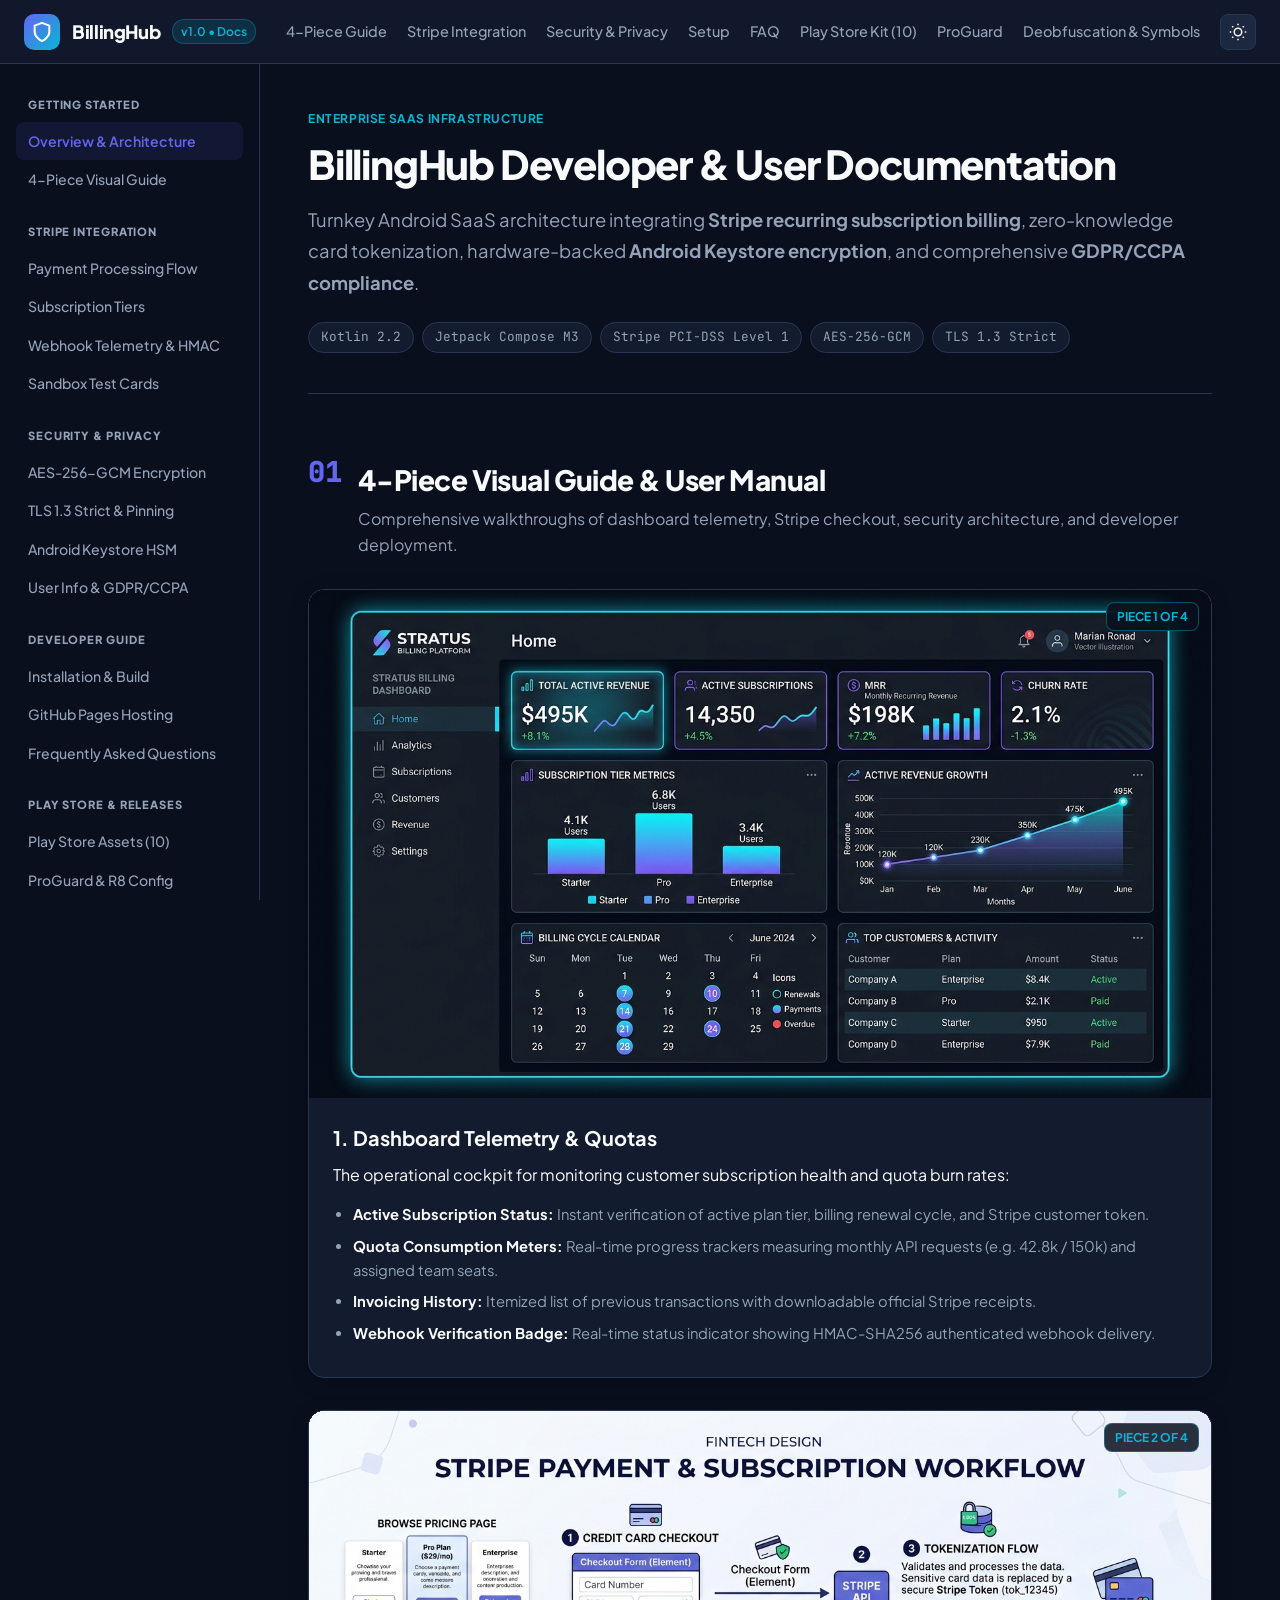
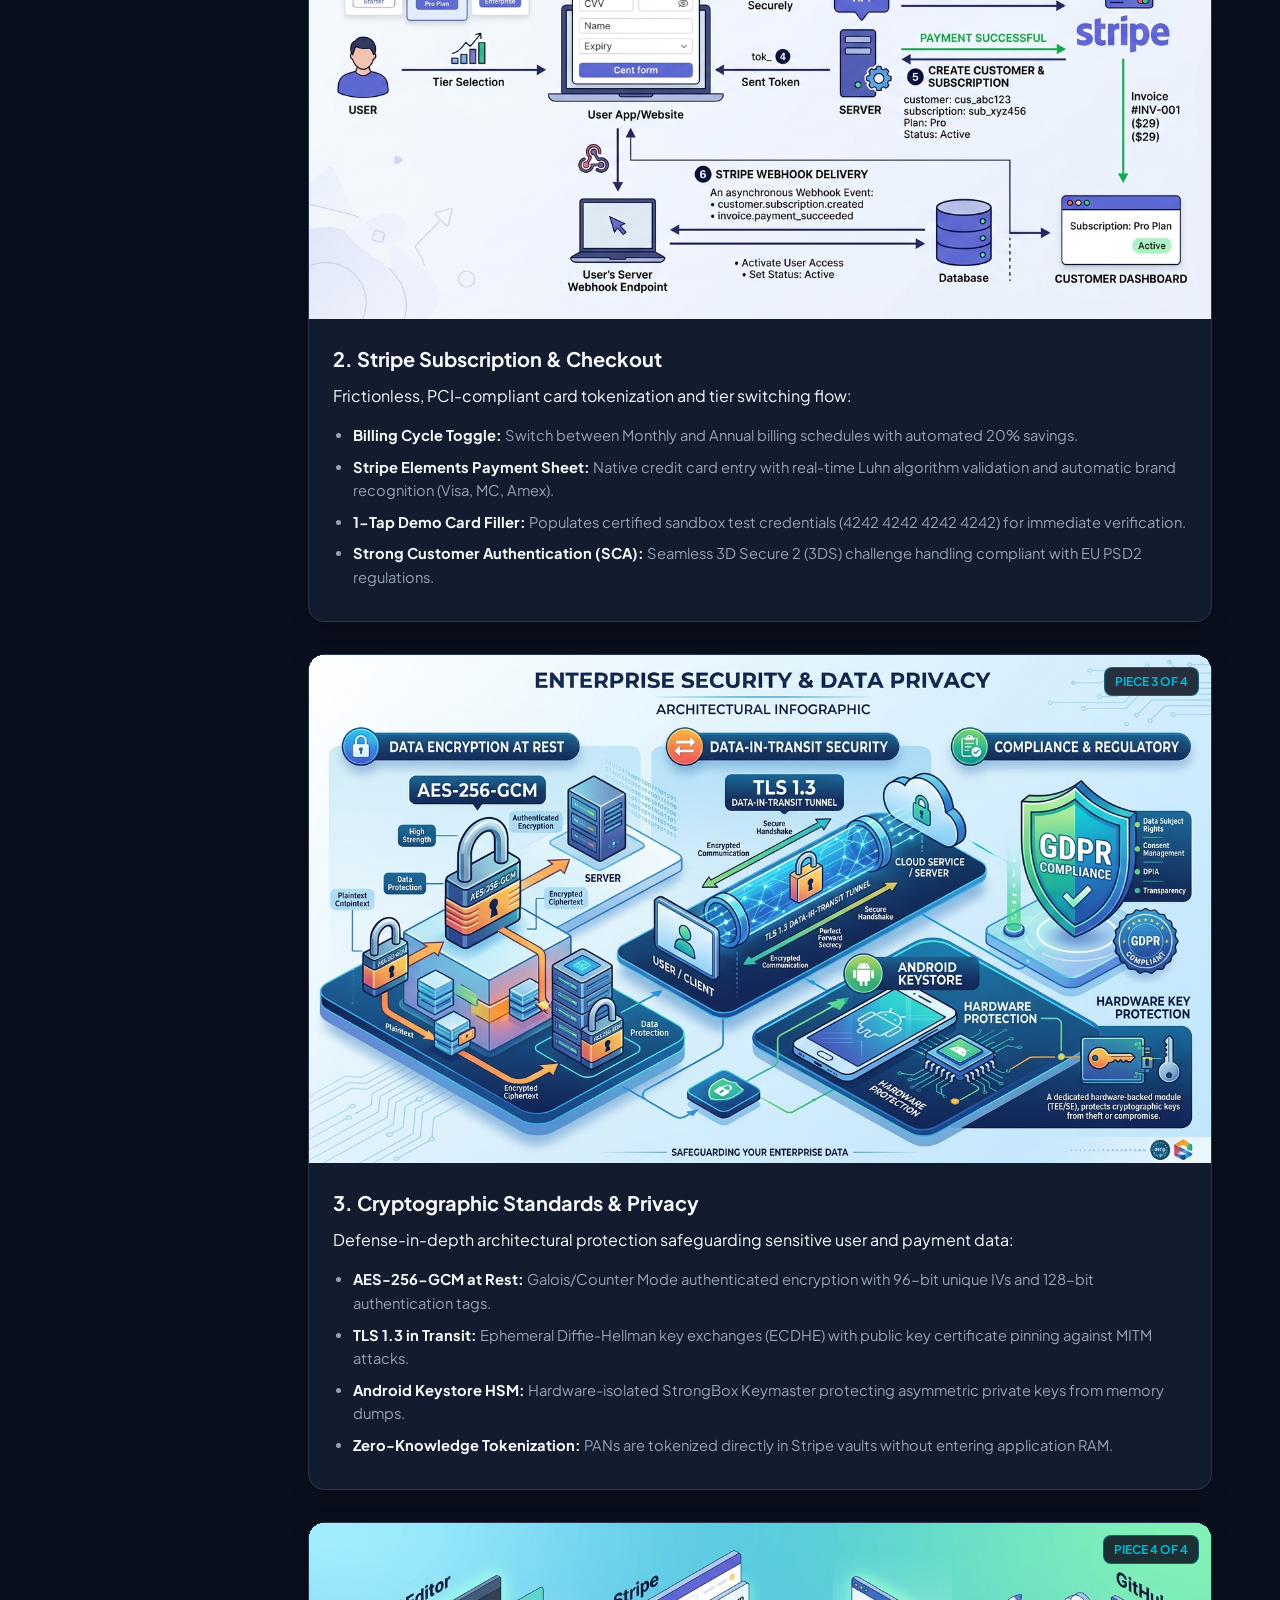
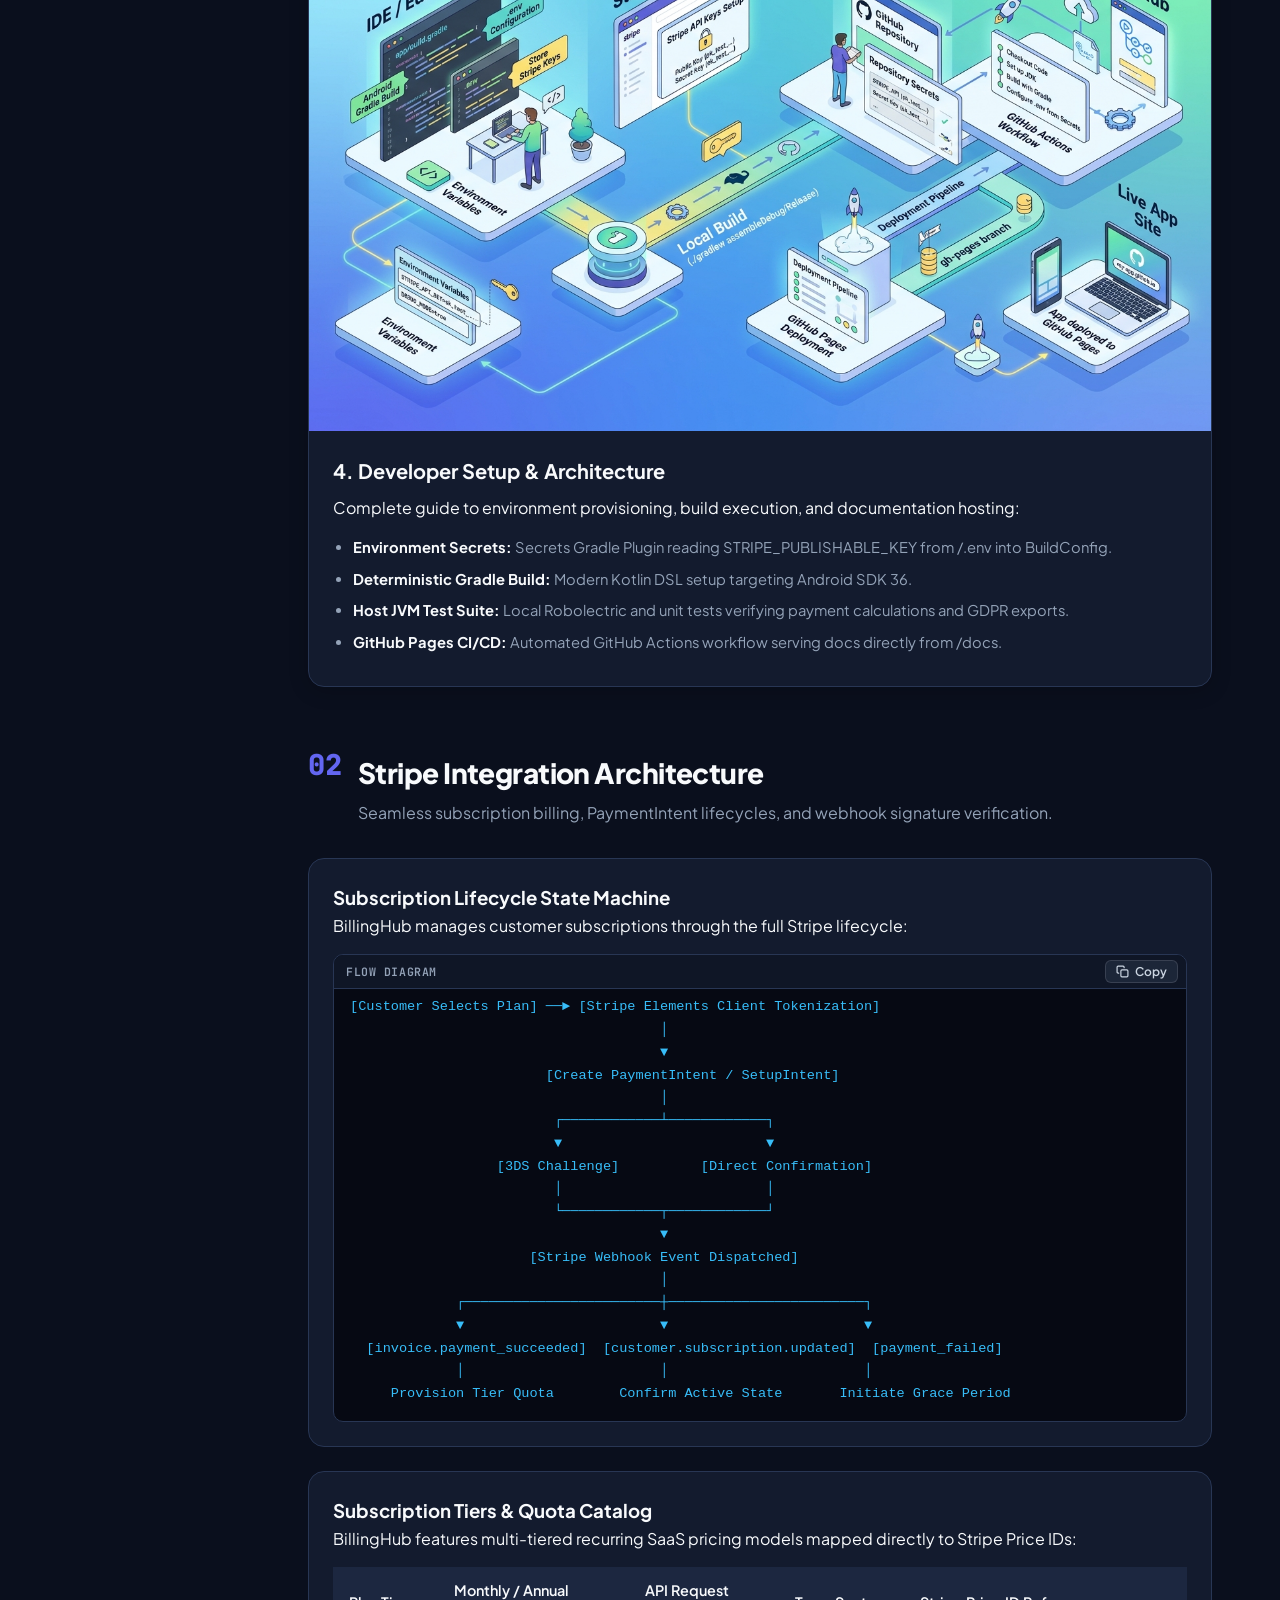
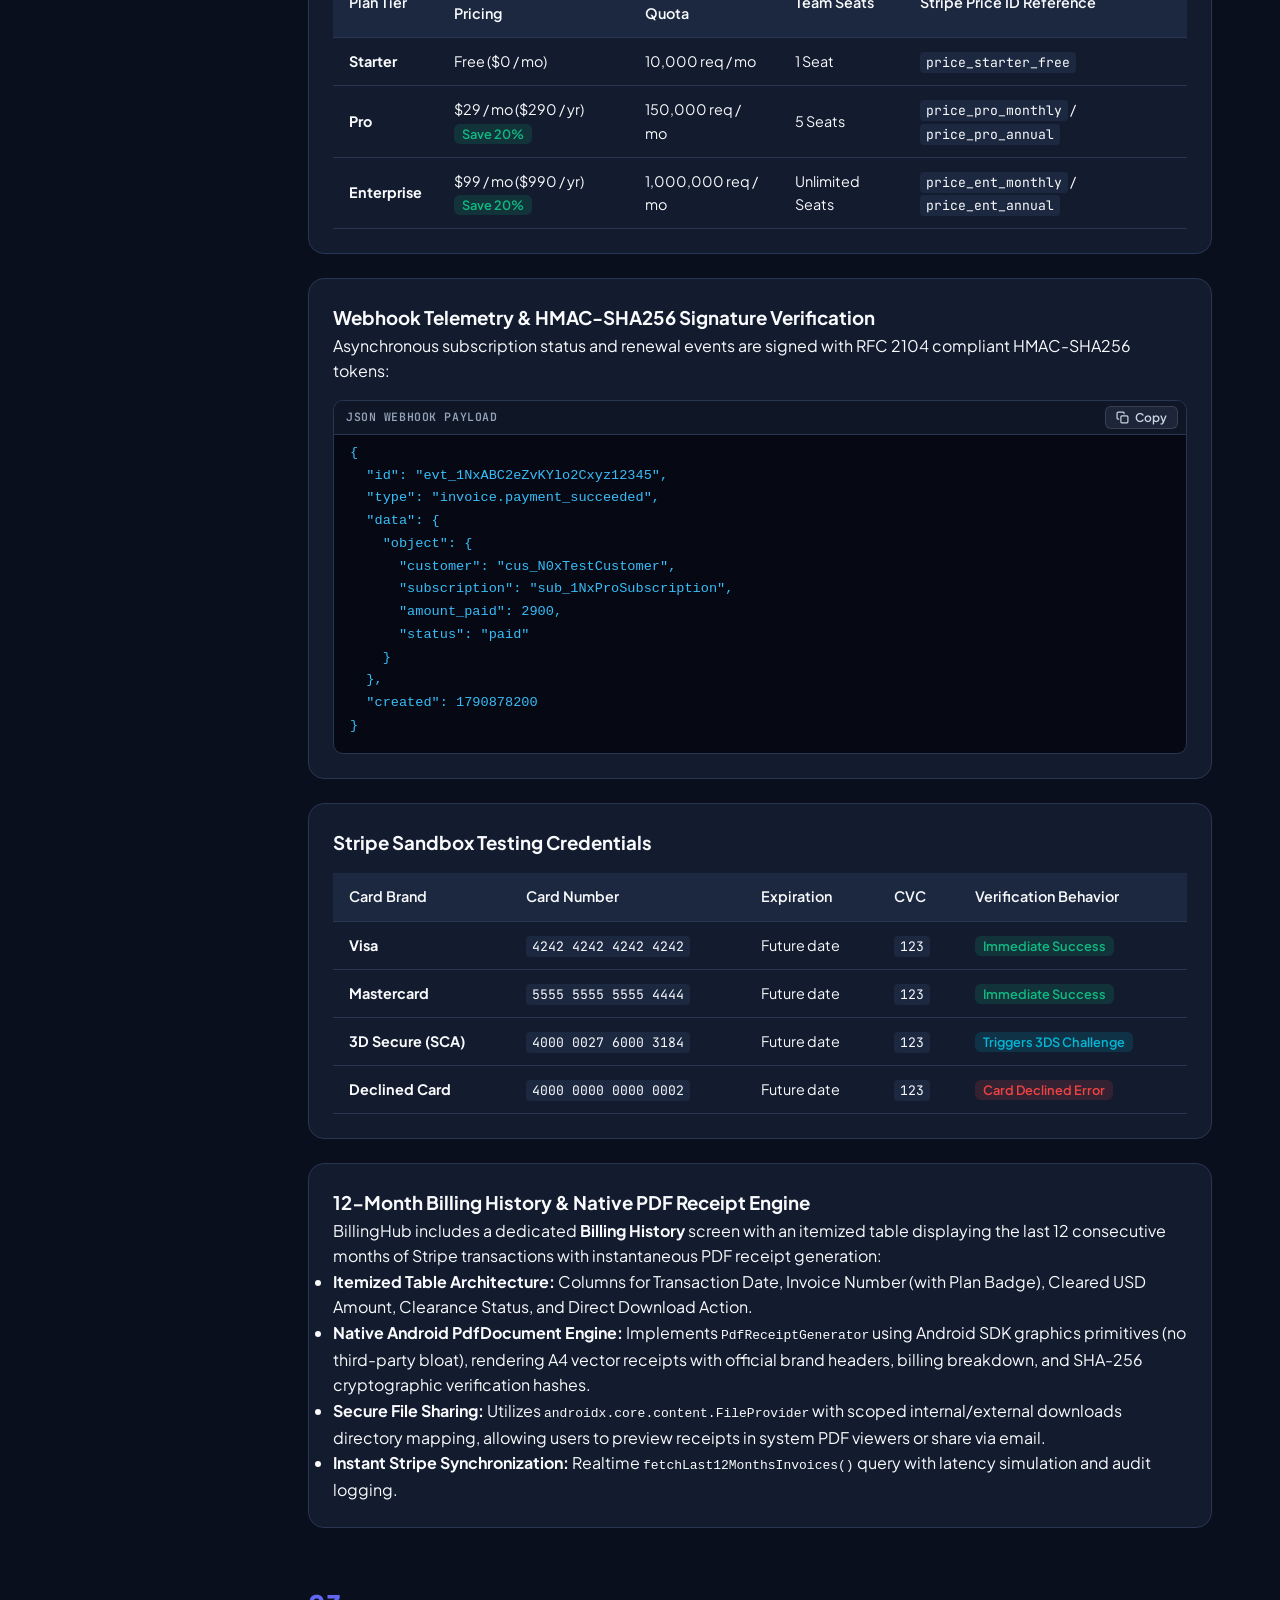
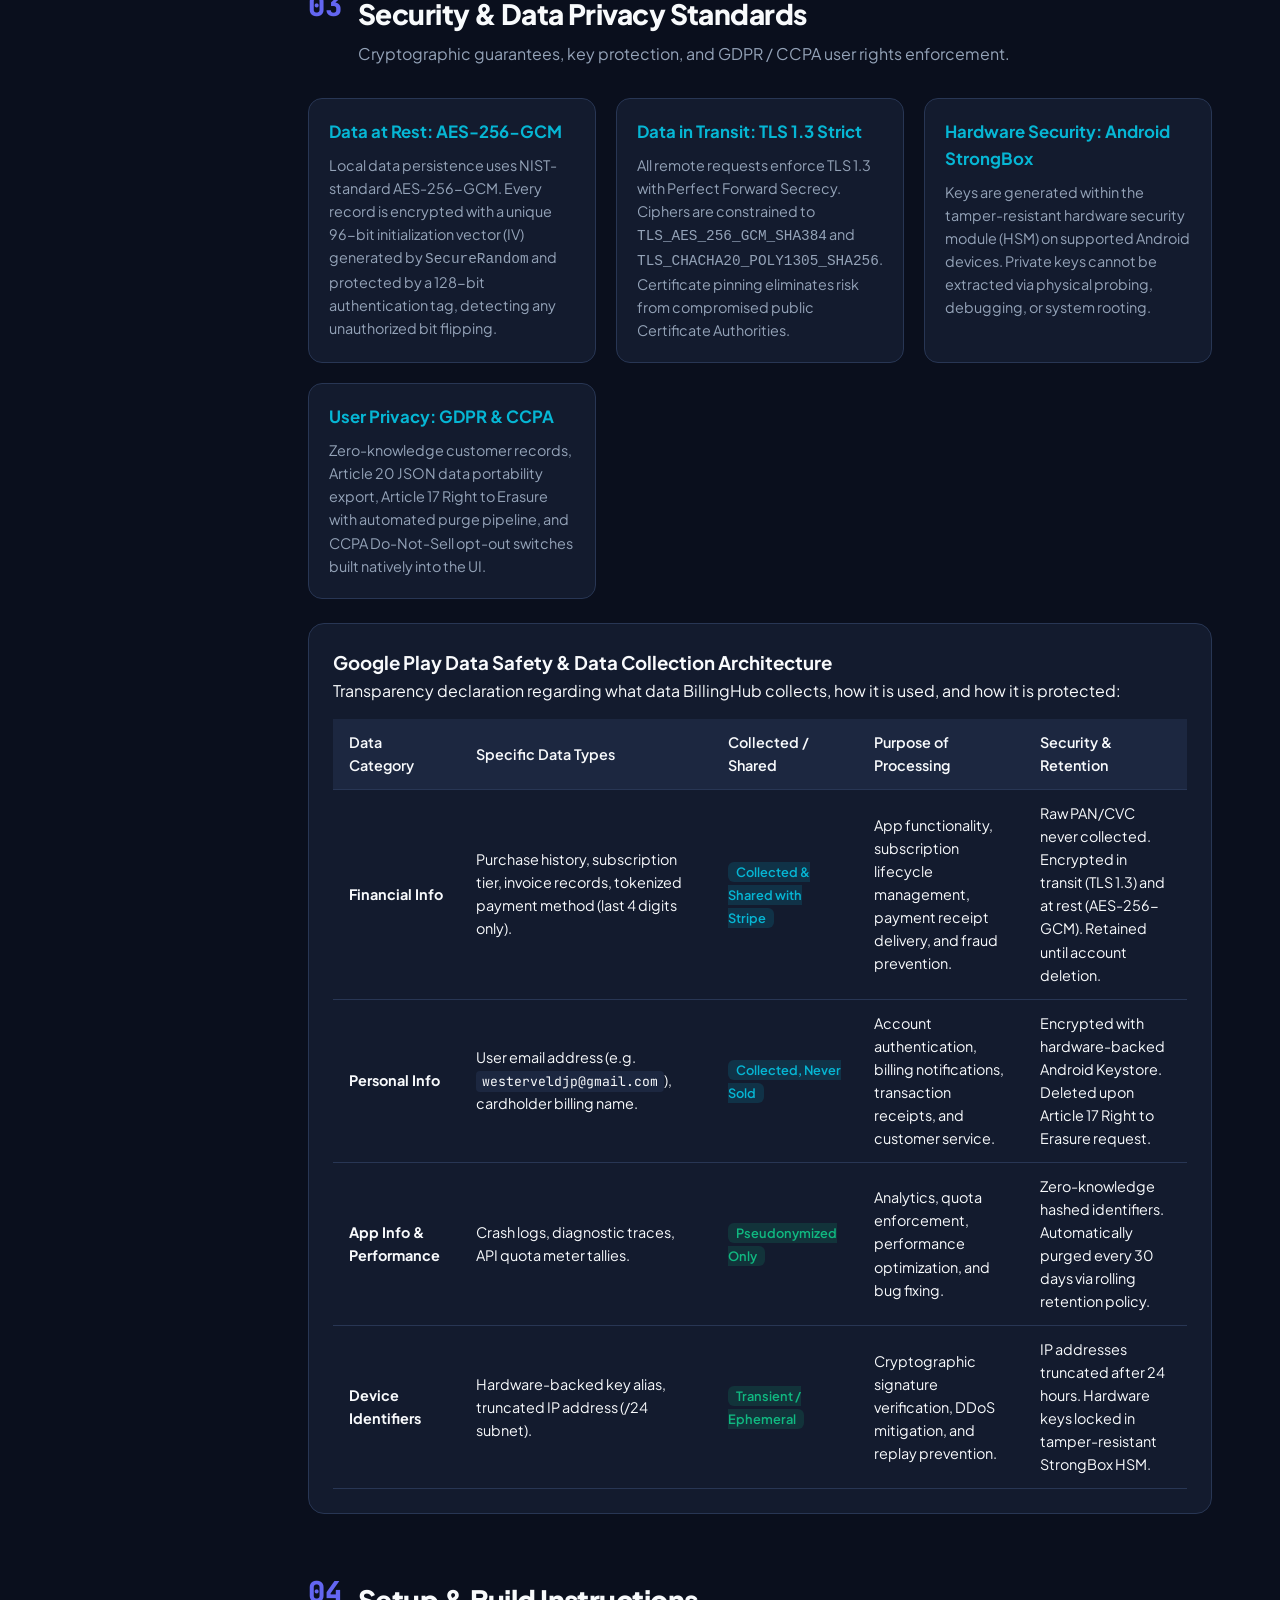
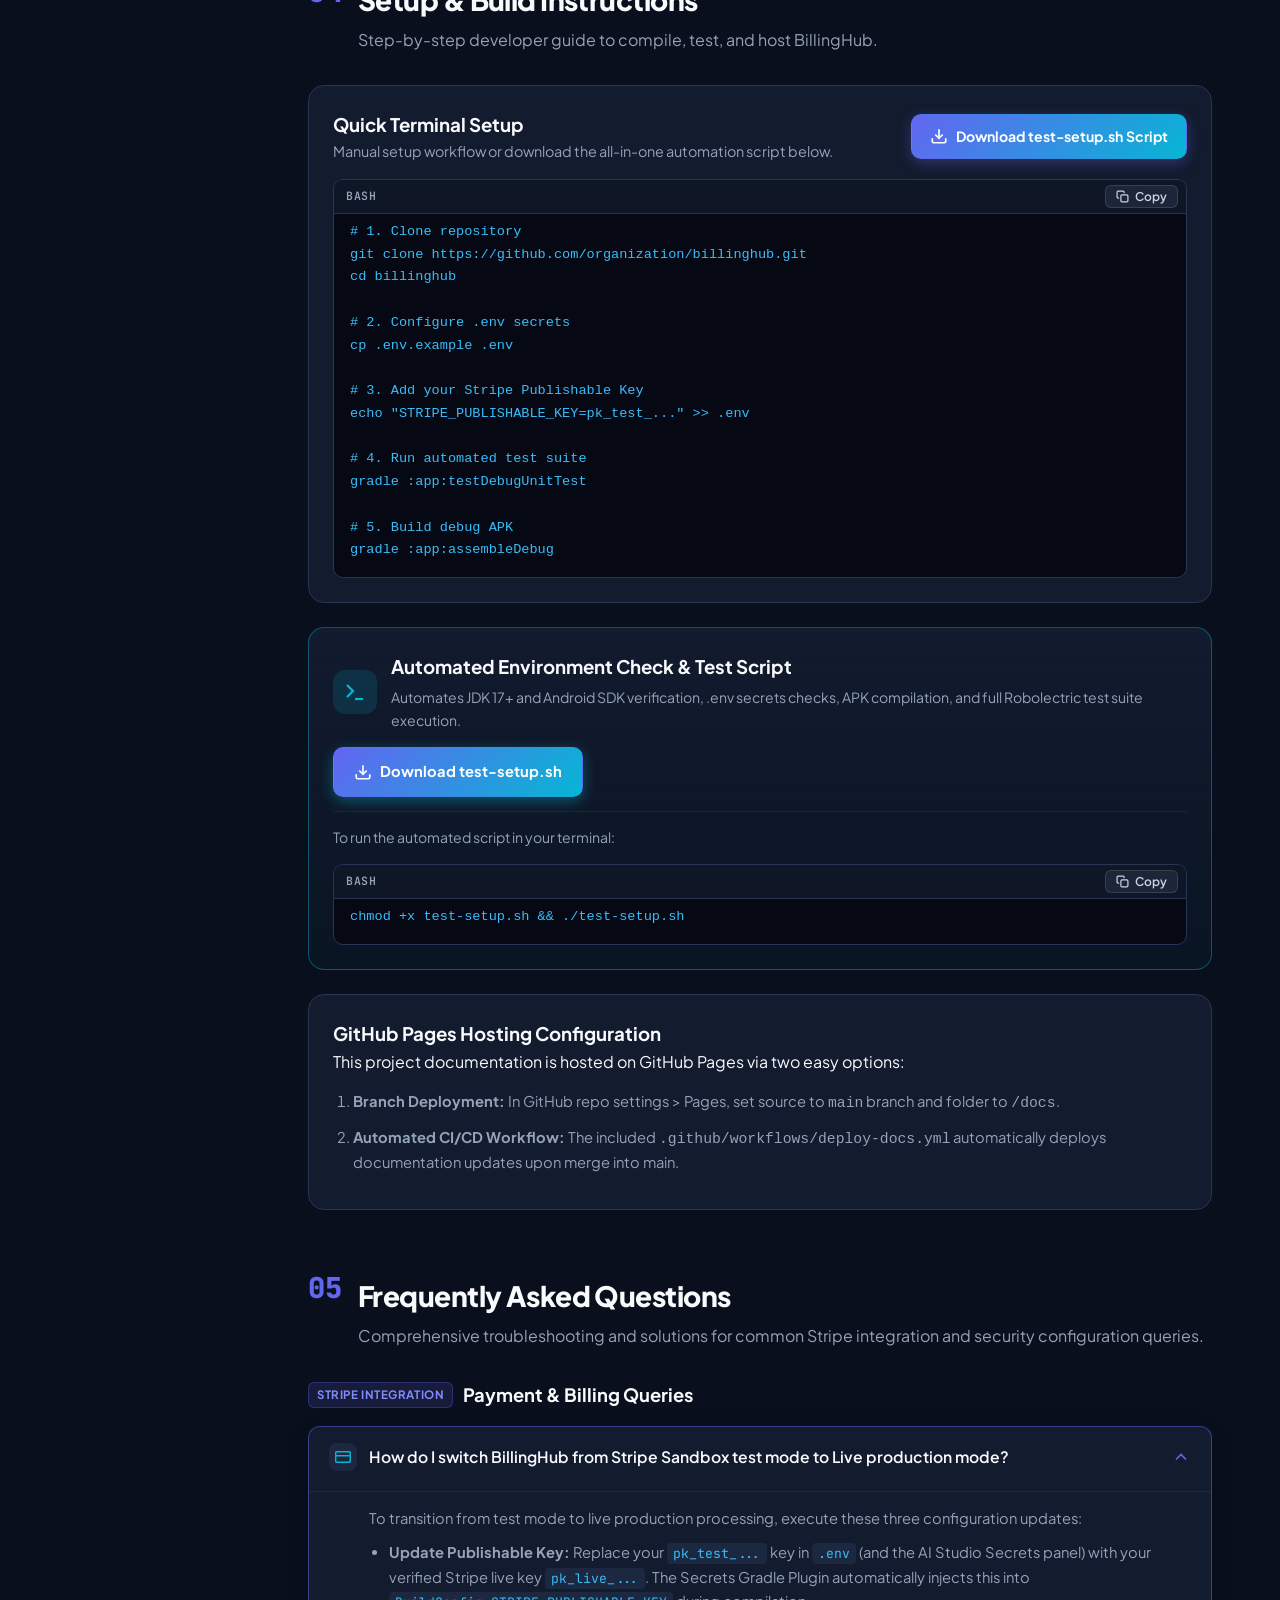
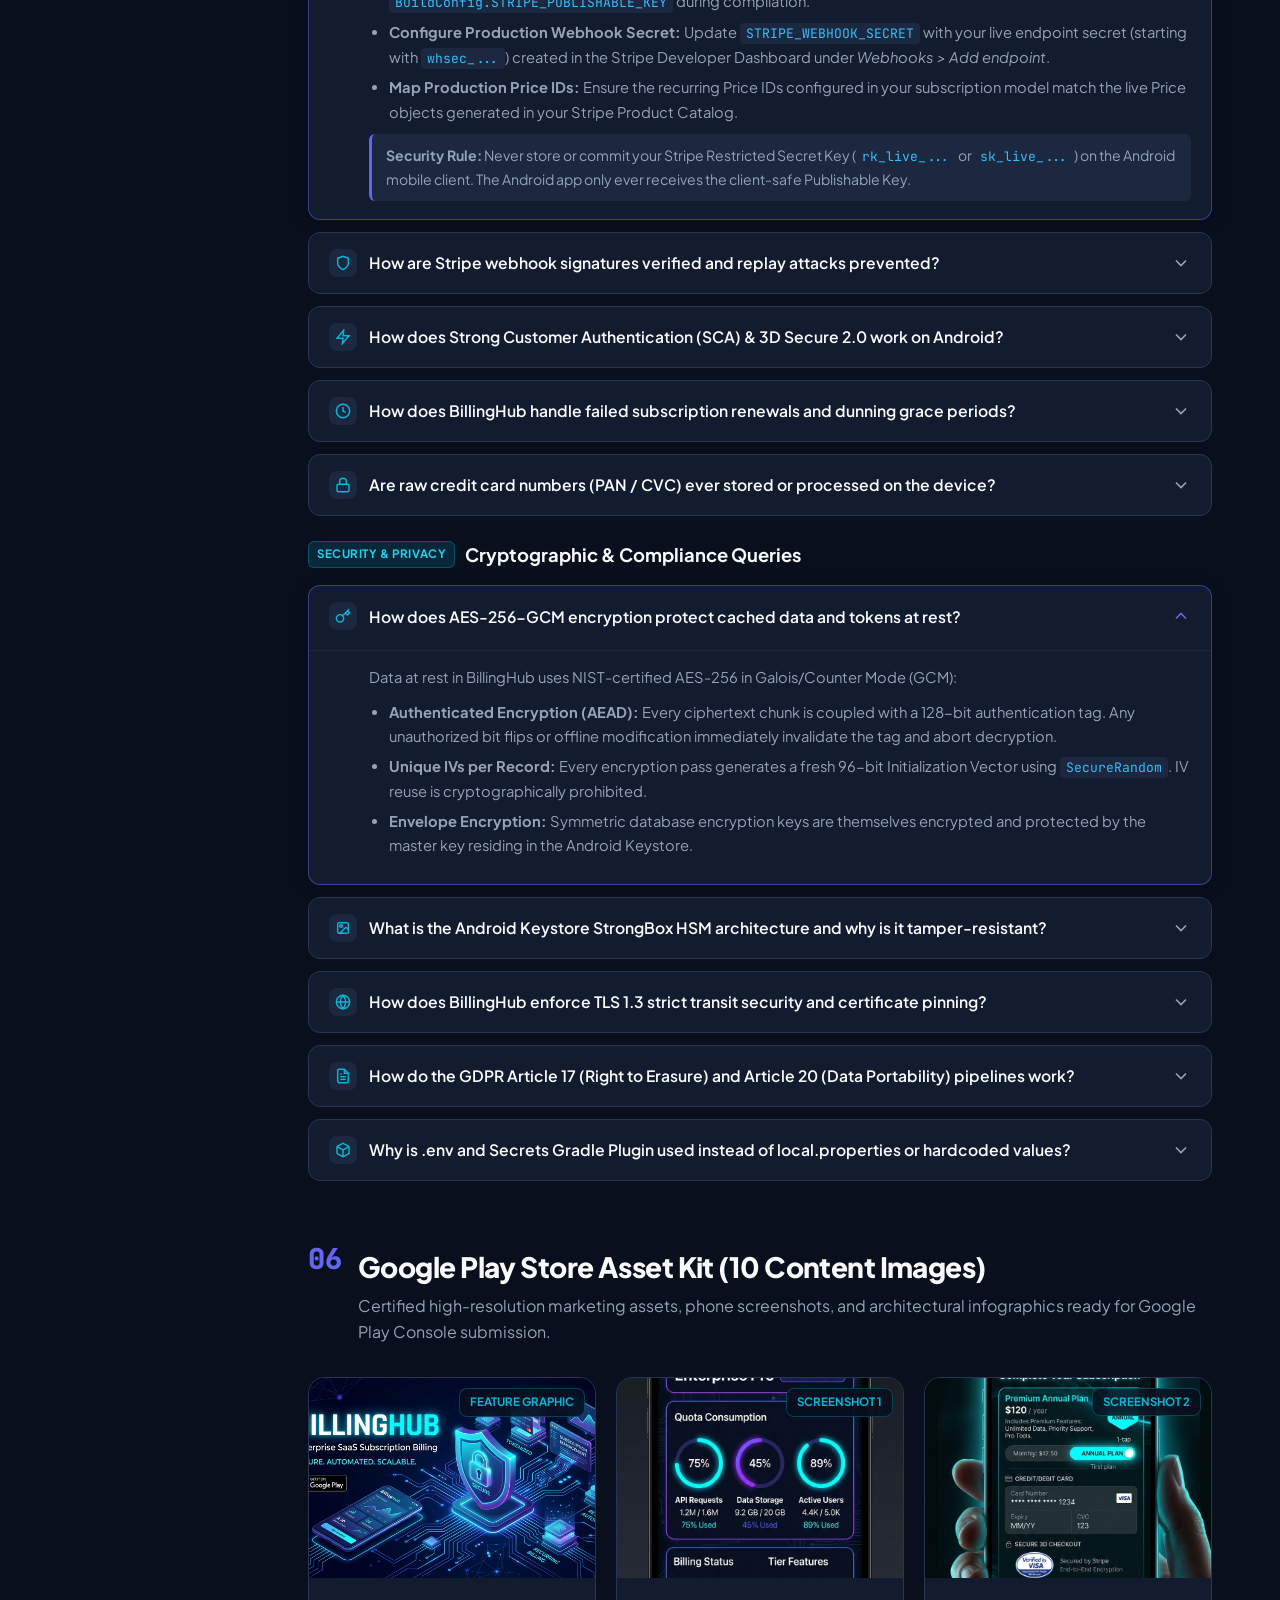
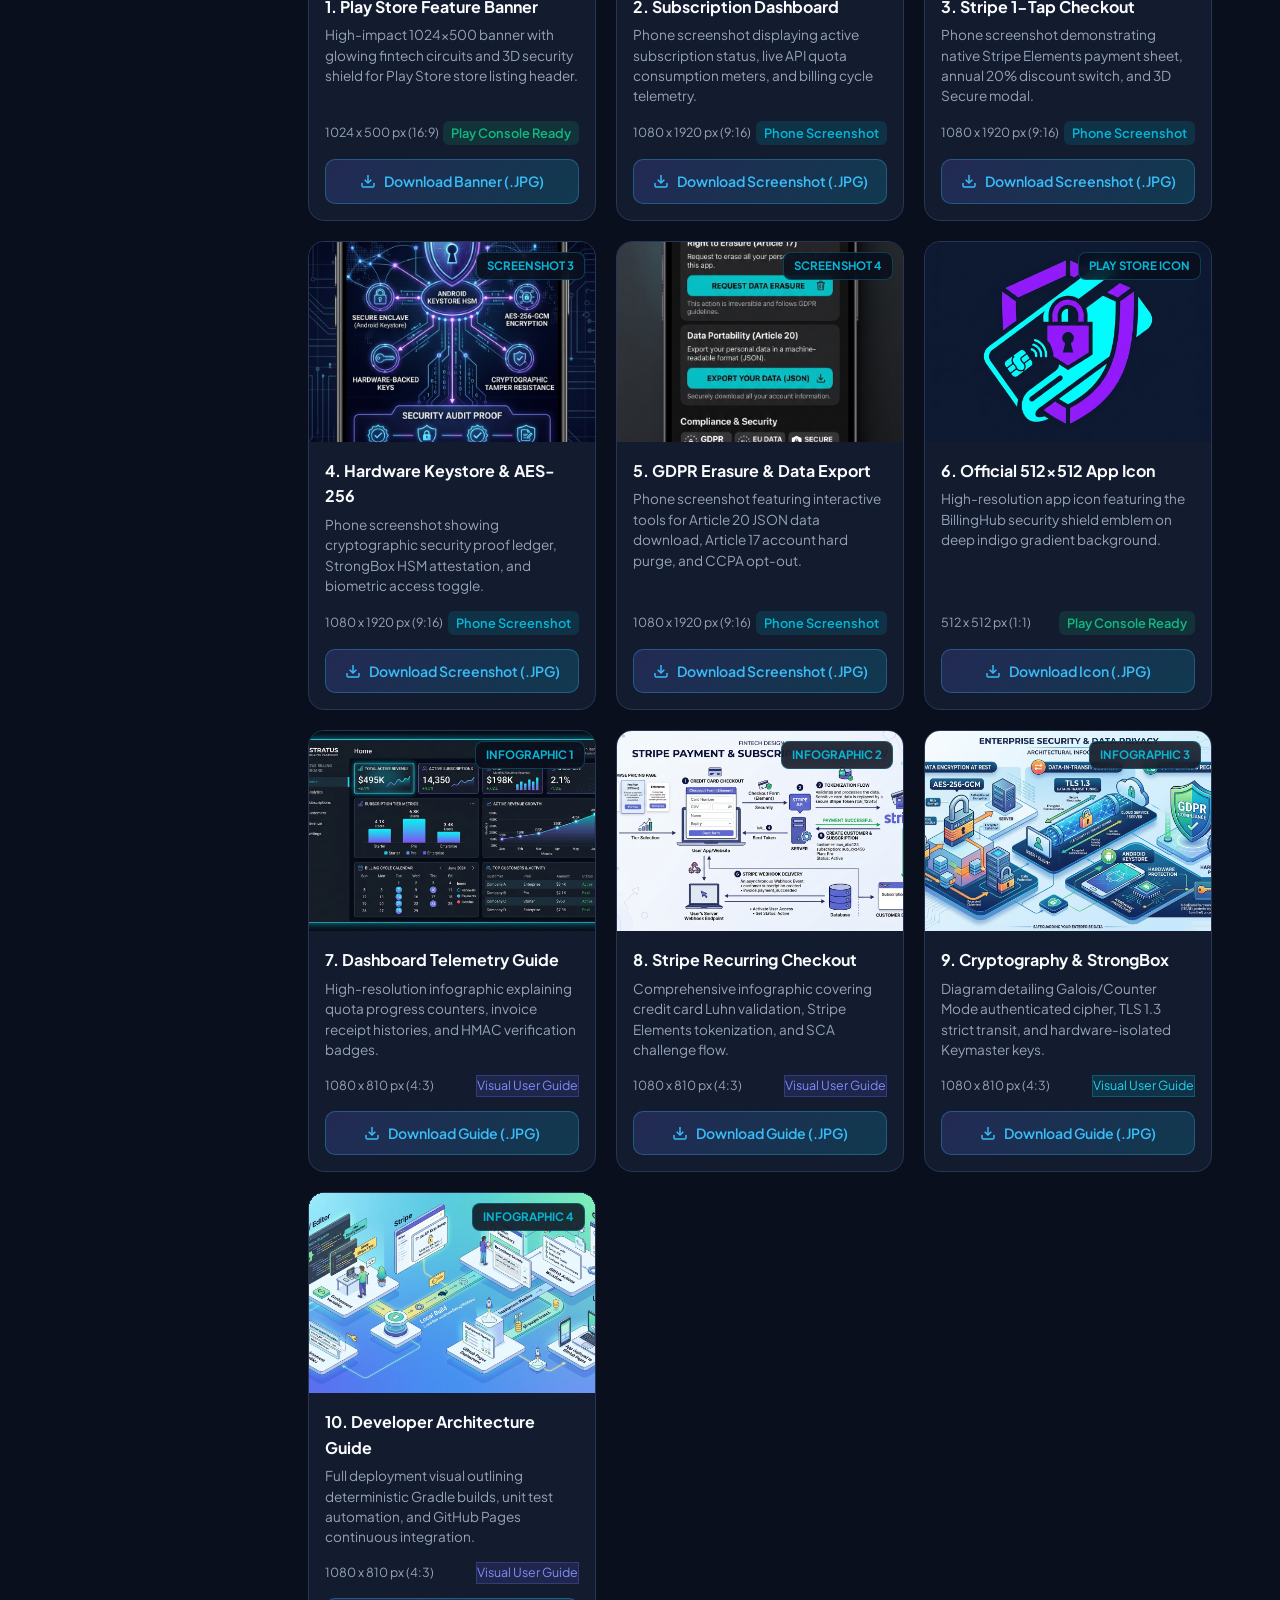
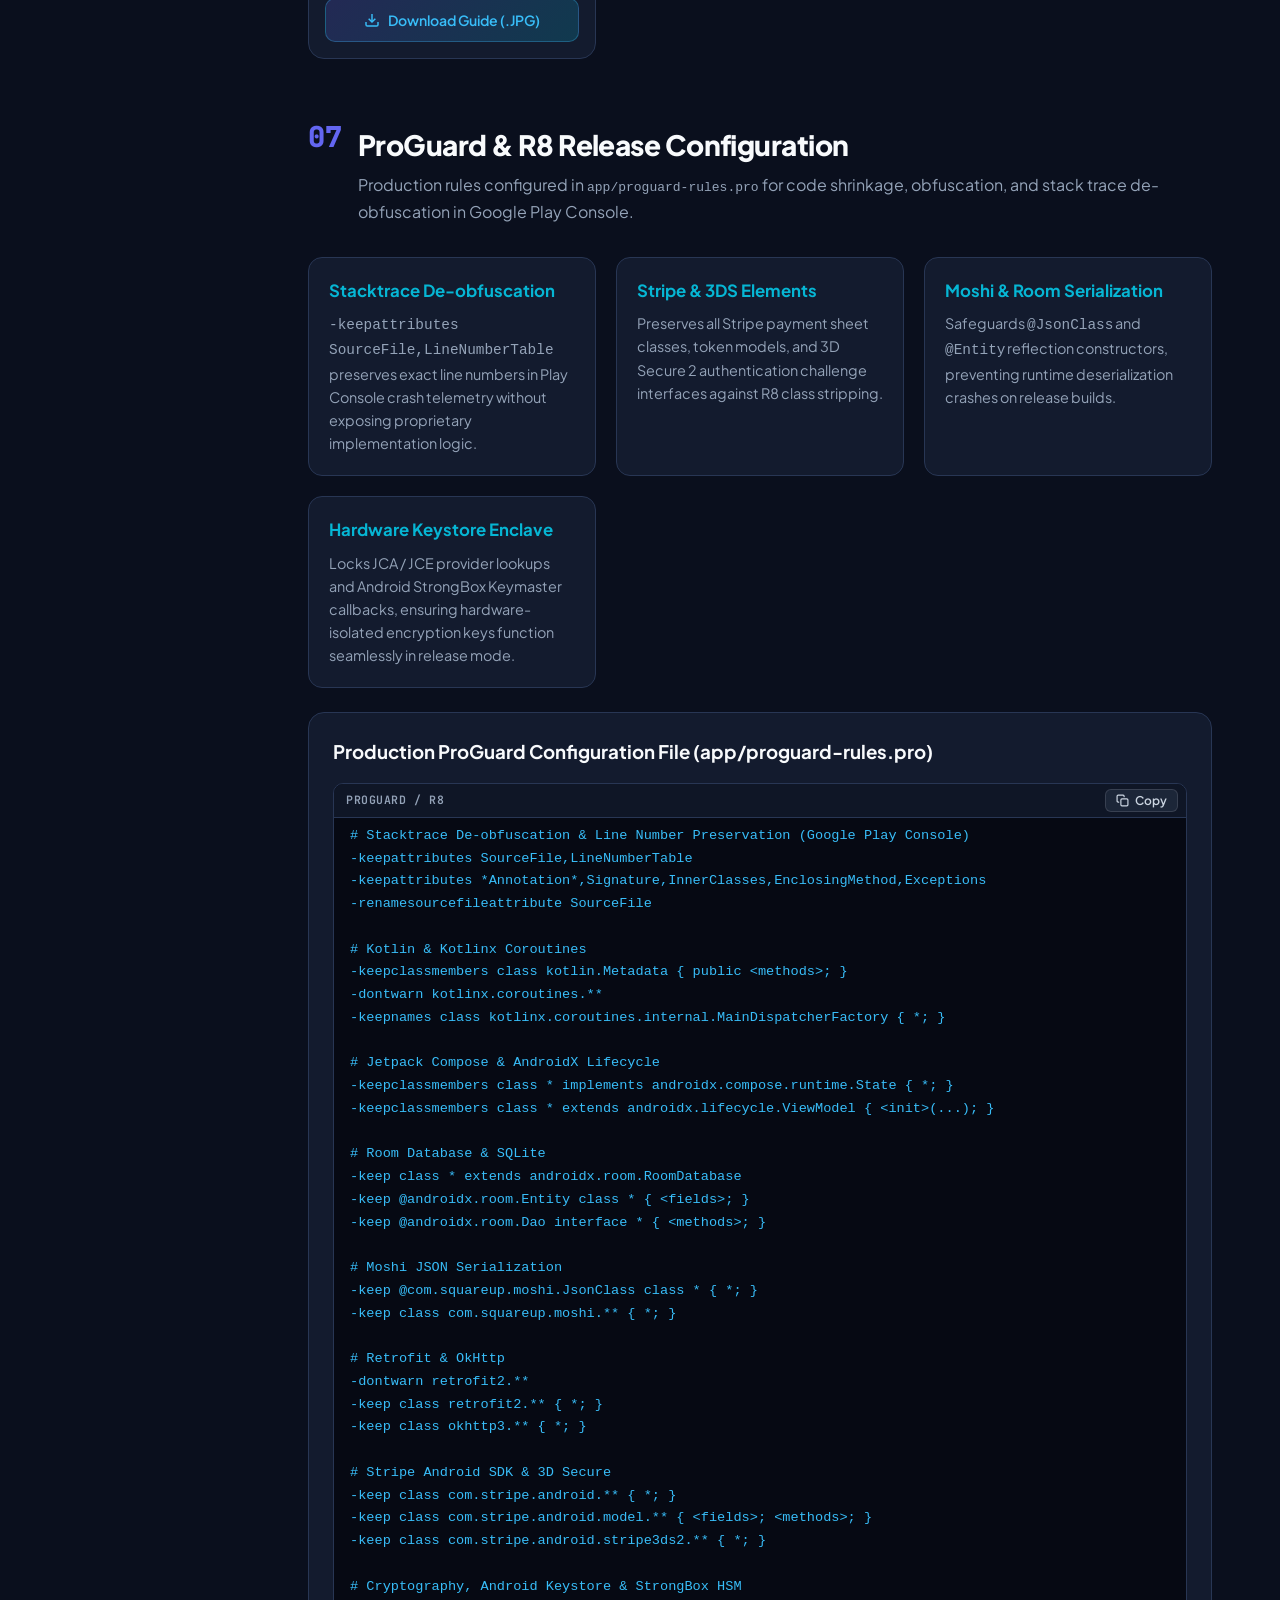
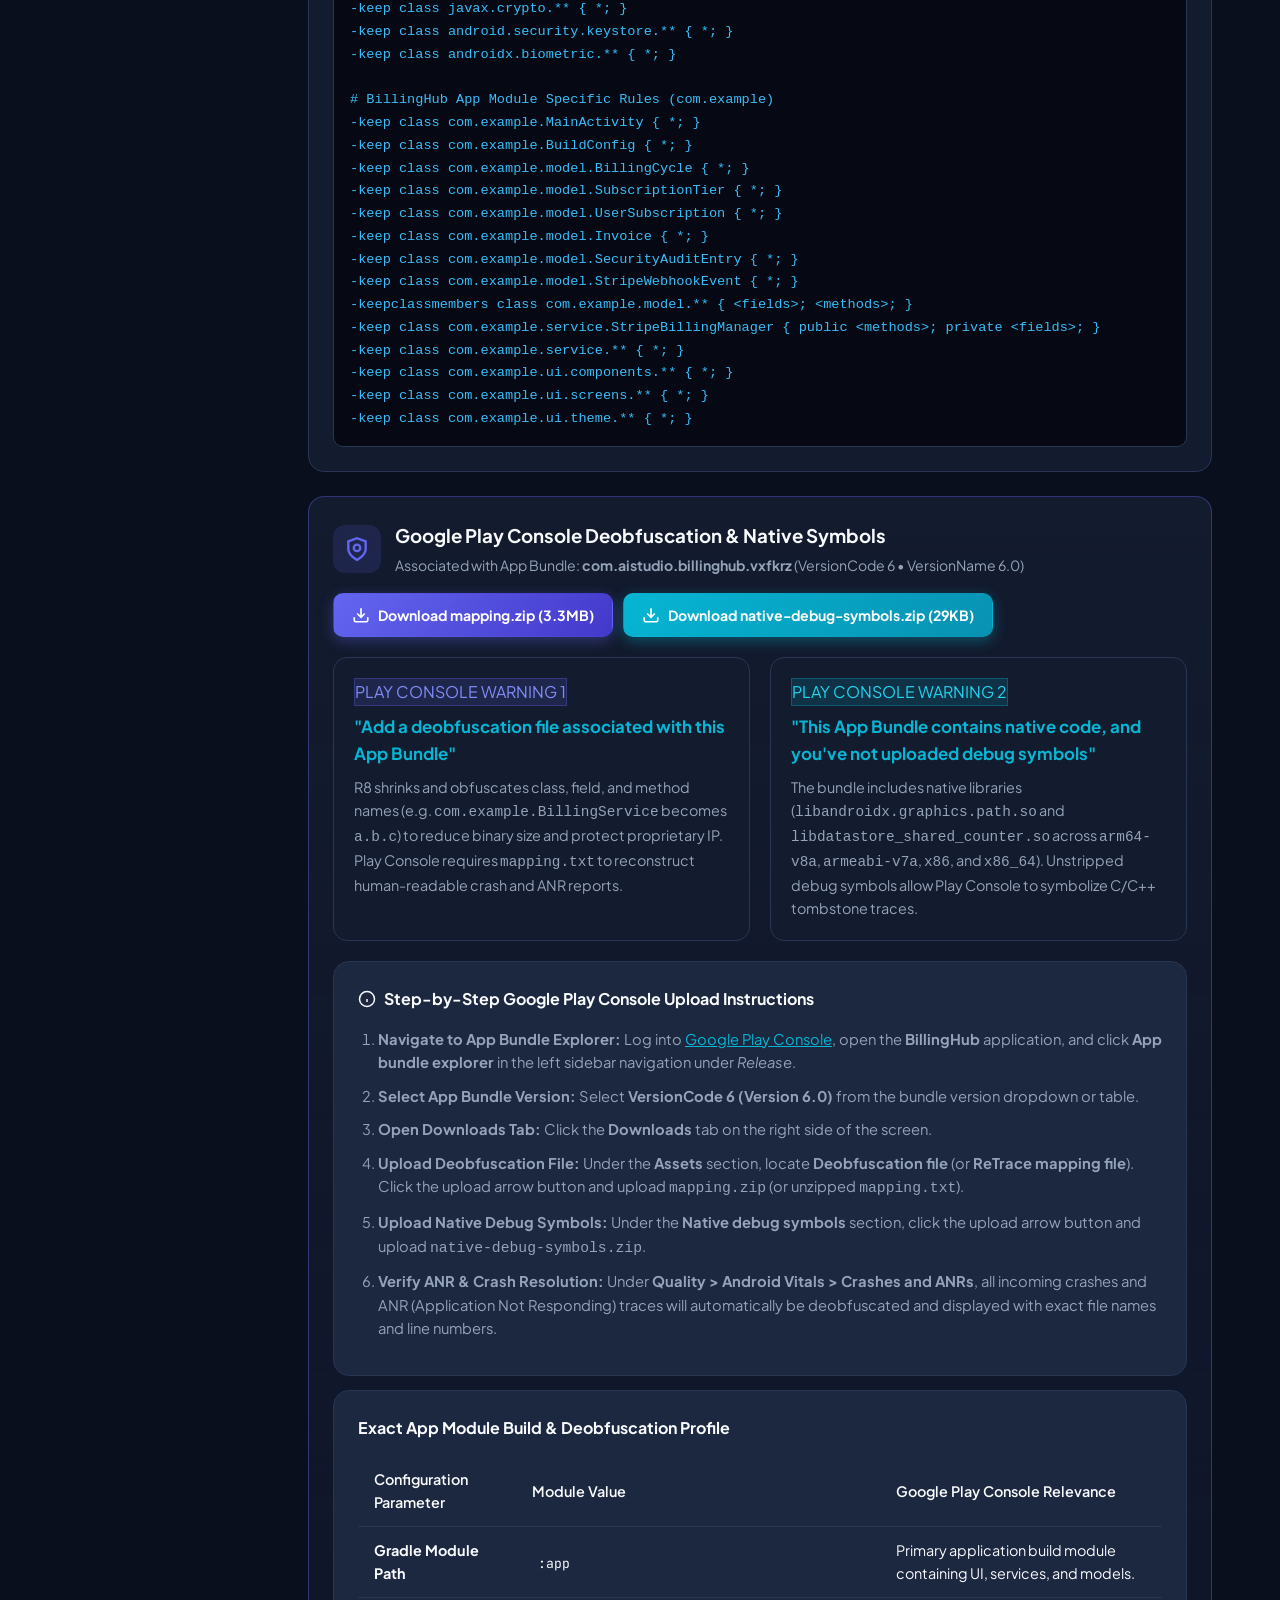
==== commit 141f4f69: "feat: add billing history and PDF receipt support - Add FileProvider to AndroidManifest.xml for file" ====
--- a/docs/index.html
+++ b/docs/index.html
@@ -343,6 +343,19 @@
               </tbody>
             </table>
           </div>
+        </div>
+
+        <div id="billing-history-invoices" class="card mt-4">
+          <h3>12-Month Billing History & Native PDF Receipt Engine</h3>
+          <p>
+            BillingHub includes a dedicated <strong>Billing History</strong> screen with an itemized table displaying the last 12 consecutive months of Stripe transactions with instantaneous PDF receipt generation:
+          </p>
+          <ul class="feature-bullets">
+            <li><strong>Itemized Table Architecture:</strong> Columns for Transaction Date, Invoice Number (with Plan Badge), Cleared USD Amount, Clearance Status, and Direct Download Action.</li>
+            <li><strong>Native Android PdfDocument Engine:</strong> Implements <code>PdfReceiptGenerator</code> using Android SDK graphics primitives (no third-party bloat), rendering A4 vector receipts with official brand headers, billing breakdown, and SHA-256 cryptographic verification hashes.</li>
+            <li><strong>Secure File Sharing:</strong> Utilizes <code>androidx.core.content.FileProvider</code> with scoped internal/external downloads directory mapping, allowing users to preview receipts in system PDF viewers or share via email.</li>
+            <li><strong>Instant Stripe Synchronization:</strong> Realtime <code>fetchLast12MonthsInvoices()</code> query with latency simulation and audit logging.</li>
+          </ul>
         </div>
       </section>
 
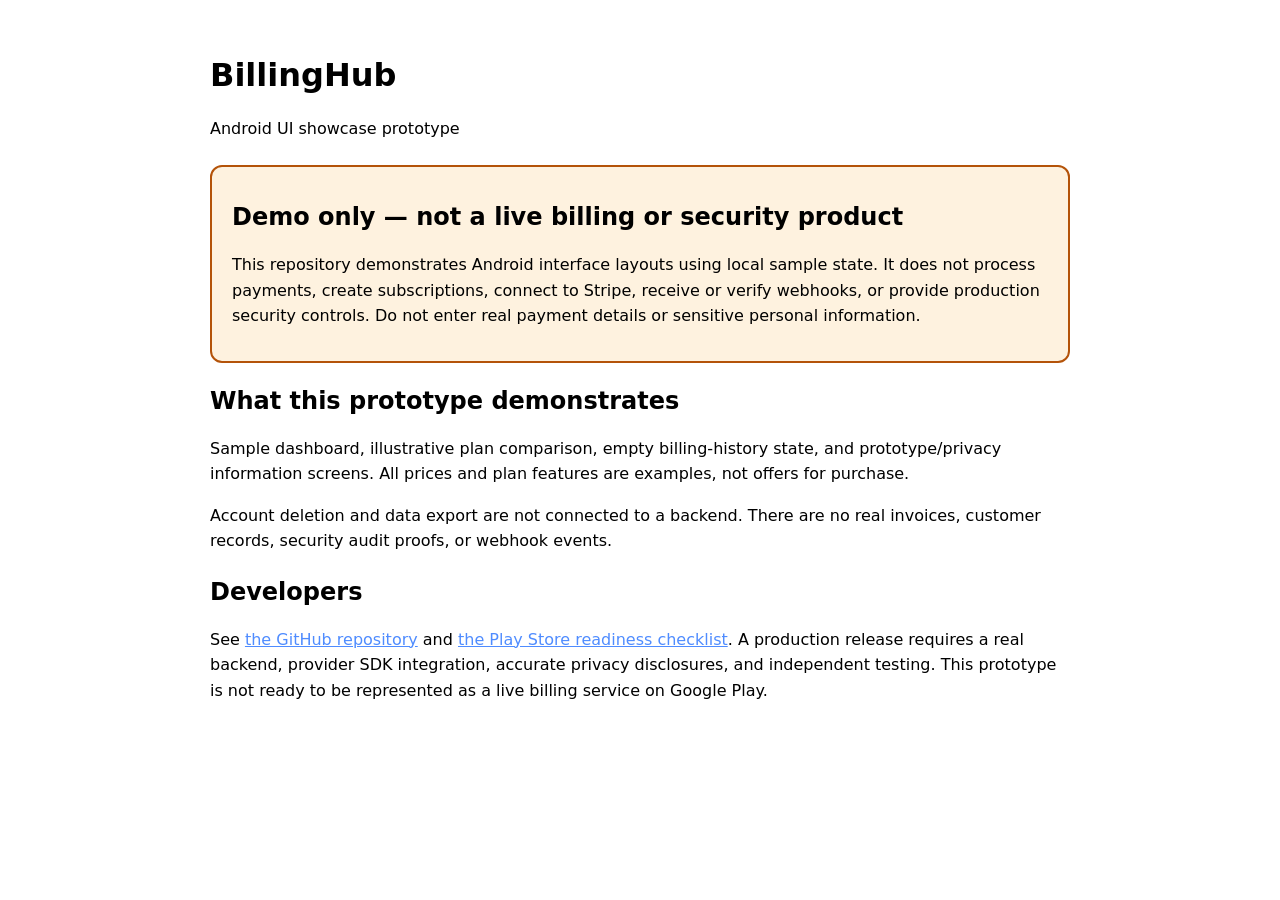
==== commit b9fd5b34: "Remove simulated billing claims and make prototype behavior safe and explicit" ====
--- a/docs/index.html
+++ b/docs/index.html
@@ -1,1262 +1,36 @@
-<!DOCTYPE html>
+<!doctype html>
 <html lang="en">
 <head>
-  <meta charset="UTF-8">
-  <meta name="viewport" content="width=device-width, initial-scale=1.0">
-  <title>BillingHub Documentation | Stripe Subscription & Security Portal</title>
-  <meta name="description" content="Official documentation for BillingHub: Android SaaS subscription billing, Stripe payment processing, and enterprise encryption standards.">
-  <link rel="stylesheet" href="styles.css">
-  <link rel="preconnect" href="https://fonts.googleapis.com">
-  <link rel="preconnect" href="https://fonts.gstatic.com" crossorigin>
-  <link href="https://fonts.googleapis.com/css2?family=Plus+Jakarta+Sans:wght@400;500;600;700;800&family=JetBrains+Mono:wght@400;500;700&display=swap" rel="stylesheet">
+  <meta charset="utf-8">
+  <meta name="viewport" content="width=device-width, initial-scale=1">
+  <meta name="description" content="BillingHub Android UI showcase prototype documentation and limitations.">
+  <title>BillingHub — Showcase Prototype</title>
+  <style>
+    :root { color-scheme: light dark; font: 16px/1.6 system-ui, sans-serif; }
+    body { max-width: 860px; margin: 0 auto; padding: 2rem 1.25rem 4rem; }
+    header, section { margin: 1.5rem 0; }
+    .notice { padding: 1rem 1.25rem; border: 2px solid #b45309; border-radius: 12px; background: color-mix(in srgb, #f59e0b 13%, Canvas); }
+    h1, h2 { line-height: 1.2; }
+    a { color: #4f8cff; }
+  </style>
 </head>
-<body class="dark-theme">
-  <!-- Top Navigation Header -->
-  <header class="top-nav">
-    <div class="nav-container">
-      <div class="brand">
-        <div class="brand-logo">
-          <svg width="22" height="22" viewBox="0 0 24 24" fill="none" stroke="currentColor" stroke-width="2.2" stroke-linecap="round" stroke-linejoin="round"><path d="M12 22s8-4 8-10V5l-8-3-8 3v7c0 6 8 10 8 10z"/></svg>
-        </div>
-        <span class="brand-title">BillingHub</span>
-        <span class="badge-status">v1.0 • Docs</span>
-      </div>
-      <div class="nav-actions">
-        <a href="#visual-guide" class="nav-link">4-Piece Guide</a>
-        <a href="#stripe-billing" class="nav-link">Stripe Integration</a>
-        <a href="#security-privacy" class="nav-link">Security & Privacy</a>
-        <a href="#setup-guide" class="nav-link">Setup</a>
-        <a href="#faq" class="nav-link">FAQ</a>
-        <a href="#playstore-assets" class="nav-link">Play Store Kit (10)</a>
-        <a href="#proguard-rules" class="nav-link">ProGuard</a>
-        <a href="#play-deobfuscation" class="nav-link">Deobfuscation & Symbols</a>
-        <button id="theme-toggle" class="btn-icon" aria-label="Toggle Theme">
-          <svg class="sun-icon" width="18" height="18" viewBox="0 0 24 24" fill="none" stroke="currentColor" stroke-width="2"><circle cx="12" cy="12" r="5"/><path d="M12 1v2M12 21v2M4.22 4.22l1.42 1.42M18.36 18.36l1.42 1.42M1 12h2M21 12h2M4.22 19.78l1.42-1.42M18.36 5.64l1.42-1.42"/></svg>
-        </button>
-      </div>
-    </div>
+<body>
+  <header>
+    <h1>BillingHub</h1>
+    <p>Android UI showcase prototype</p>
   </header>
-
-  <div class="main-layout">
-    <!-- Sidebar Navigation -->
-    <aside class="sidebar">
-      <nav class="sidebar-nav">
-        <div class="nav-group">
-          <span class="group-title">GETTING STARTED</span>
-          <a href="#overview" class="active">Overview & Architecture</a>
-          <a href="#visual-guide">4-Piece Visual Guide</a>
-        </div>
-        <div class="nav-group">
-          <span class="group-title">STRIPE INTEGRATION</span>
-          <a href="#stripe-billing">Payment Processing Flow</a>
-          <a href="#subscription-tiers">Subscription Tiers</a>
-          <a href="#webhooks">Webhook Telemetry & HMAC</a>
-          <a href="#test-cards">Sandbox Test Cards</a>
-        </div>
-        <div class="nav-group">
-          <span class="group-title">SECURITY & PRIVACY</span>
-          <a href="#encryption-standards">AES-256-GCM Encryption</a>
-          <a href="#transit-security">TLS 1.3 Strict & Pinning</a>
-          <a href="#hardware-keystore">Android Keystore HSM</a>
-          <a href="#data-privacy">User Info & GDPR/CCPA</a>
-        </div>
-        <div class="nav-group">
-          <span class="group-title">DEVELOPER GUIDE</span>
-          <a href="#setup-guide">Installation & Build</a>
-          <a href="#github-pages">GitHub Pages Hosting</a>
-          <a href="#faq">Frequently Asked Questions</a>
-        </div>
-        <div class="nav-group">
-          <span class="group-title">PLAY STORE & RELEASES</span>
-          <a href="#playstore-assets">Play Store Assets (10)</a>
-          <a href="#proguard-rules">ProGuard & R8 Config</a>
-          <a href="#play-deobfuscation">Deobfuscation & Symbols</a>
-        </div>
-      </nav>
-    </aside>
-
-    <!-- Main Content Body -->
-    <main class="content-body">
-      <!-- Section 1: Overview -->
-      <section id="overview" class="doc-section">
-        <div class="hero-banner">
-          <span class="hero-badge">ENTERPRISE SAAS INFRASTRUCTURE</span>
-          <h1>BillingHub Developer & User Documentation</h1>
-          <p class="lead">
-            Turnkey Android SaaS architecture integrating <strong>Stripe recurring subscription billing</strong>, 
-            zero-knowledge card tokenization, hardware-backed <strong>Android Keystore encryption</strong>, and 
-            comprehensive <strong>GDPR/CCPA compliance</strong>.
-          </p>
-          <div class="hero-meta">
-            <span class="meta-tag">Kotlin 2.2</span>
-            <span class="meta-tag">Jetpack Compose M3</span>
-            <span class="meta-tag">Stripe PCI-DSS Level 1</span>
-            <span class="meta-tag">AES-256-GCM</span>
-            <span class="meta-tag">TLS 1.3 Strict</span>
-          </div>
-        </div>
-      </section>
-
-      <!-- Section 2: 4-Piece Content Image Visual Users Guide -->
-      <section id="visual-guide" class="doc-section">
-        <div class="section-header">
-          <span class="step-num">01</span>
-          <div>
-            <h2>4-Piece Visual Guide & User Manual</h2>
-            <p>Comprehensive walkthroughs of dashboard telemetry, Stripe checkout, security architecture, and developer deployment.</p>
-          </div>
-        </div>
-
-        <div class="guide-grid">
-          <!-- Guide Piece 1 -->
-          <article class="guide-card">
-            <div class="guide-img-wrap">
-              <img src="assets/img_dashboard_guide.jpg" alt="Dashboard Guide" loading="lazy">
-              <span class="guide-badge">PIECE 1 OF 4</span>
-            </div>
-            <div class="guide-content">
-              <h3>1. Dashboard Telemetry & Quotas</h3>
-              <p>The operational cockpit for monitoring customer subscription health and quota burn rates:</p>
-              <ul class="feature-list">
-                <li><strong>Active Subscription Status:</strong> Instant verification of active plan tier, billing renewal cycle, and Stripe customer token.</li>
-                <li><strong>Quota Consumption Meters:</strong> Real-time progress trackers measuring monthly API requests (e.g. 42.8k / 150k) and assigned team seats.</li>
-                <li><strong>Invoicing History:</strong> Itemized list of previous transactions with downloadable official Stripe receipts.</li>
-                <li><strong>Webhook Verification Badge:</strong> Real-time status indicator showing HMAC-SHA256 authenticated webhook delivery.</li>
-              </ul>
-            </div>
-          </article>
-
-          <!-- Guide Piece 2 -->
-          <article class="guide-card">
-            <div class="guide-img-wrap">
-              <img src="assets/img_stripe_billing.jpg" alt="Stripe Billing Guide" loading="lazy">
-              <span class="guide-badge">PIECE 2 OF 4</span>
-            </div>
-            <div class="guide-content">
-              <h3>2. Stripe Subscription & Checkout</h3>
-              <p>Frictionless, PCI-compliant card tokenization and tier switching flow:</p>
-              <ul class="feature-list">
-                <li><strong>Billing Cycle Toggle:</strong> Switch between Monthly and Annual billing schedules with automated 20% savings.</li>
-                <li><strong>Stripe Elements Payment Sheet:</strong> Native credit card entry with real-time Luhn algorithm validation and automatic brand recognition (Visa, MC, Amex).</li>
-                <li><strong>1-Tap Demo Card Filler:</strong> Populates certified sandbox test credentials (4242 4242 4242 4242) for immediate verification.</li>
-                <li><strong>Strong Customer Authentication (SCA):</strong> Seamless 3D Secure 2 (3DS) challenge handling compliant with EU PSD2 regulations.</li>
-              </ul>
-            </div>
-          </article>
-
-          <!-- Guide Piece 3 -->
-          <article class="guide-card">
-            <div class="guide-img-wrap">
-              <img src="assets/img_security_privacy.jpg" alt="Security & Privacy Architecture" loading="lazy">
-              <span class="guide-badge">PIECE 3 OF 4</span>
-            </div>
-            <div class="guide-content">
-              <h3>3. Cryptographic Standards & Privacy</h3>
-              <p>Defense-in-depth architectural protection safeguarding sensitive user and payment data:</p>
-              <ul class="feature-list">
-                <li><strong>AES-256-GCM at Rest:</strong> Galois/Counter Mode authenticated encryption with 96-bit unique IVs and 128-bit authentication tags.</li>
-                <li><strong>TLS 1.3 in Transit:</strong> Ephemeral Diffie-Hellman key exchanges (ECDHE) with public key certificate pinning against MITM attacks.</li>
-                <li><strong>Android Keystore HSM:</strong> Hardware-isolated StrongBox Keymaster protecting asymmetric private keys from memory dumps.</li>
-                <li><strong>Zero-Knowledge Tokenization:</strong> PANs are tokenized directly in Stripe vaults without entering application RAM.</li>
-              </ul>
-            </div>
-          </article>
-
-          <!-- Guide Piece 4 -->
-          <article class="guide-card">
-            <div class="guide-img-wrap">
-              <img src="assets/img_setup_guide.jpg" alt="Setup & Instructions Guide" loading="lazy">
-              <span class="guide-badge">PIECE 4 OF 4</span>
-            </div>
-            <div class="guide-content">
-              <h3>4. Developer Setup & Architecture</h3>
-              <p>Complete guide to environment provisioning, build execution, and documentation hosting:</p>
-              <ul class="feature-list">
-                <li><strong>Environment Secrets:</strong> Secrets Gradle Plugin reading STRIPE_PUBLISHABLE_KEY from /.env into BuildConfig.</li>
-                <li><strong>Deterministic Gradle Build:</strong> Modern Kotlin DSL setup targeting Android SDK 36.</li>
-                <li><strong>Host JVM Test Suite:</strong> Local Robolectric and unit tests verifying payment calculations and GDPR exports.</li>
-                <li><strong>GitHub Pages CI/CD:</strong> Automated GitHub Actions workflow serving docs directly from /docs.</li>
-              </ul>
-            </div>
-          </article>
-        </div>
-      </section>
-
-      <!-- Section 3: Stripe Integration -->
-      <section id="stripe-billing" class="doc-section">
-        <div class="section-header">
-          <span class="step-num">02</span>
-          <div>
-            <h2>Stripe Integration Architecture</h2>
-            <p>Seamless subscription billing, PaymentIntent lifecycles, and webhook signature verification.</p>
-          </div>
-        </div>
-
-        <div class="card">
-          <h3>Subscription Lifecycle State Machine</h3>
-          <p>BillingHub manages customer subscriptions through the full Stripe lifecycle:</p>
-          <div class="code-block">
-            <div class="code-block-header">
-              <span class="code-lang-label">FLOW DIAGRAM</span>
-              <button type="button" class="btn-copy-code" aria-label="Copy code to clipboard">
-                <svg class="copy-icon" width="13" height="13" viewBox="0 0 24 24" fill="none" stroke="currentColor" stroke-width="2.2" stroke-linecap="round" stroke-linejoin="round">
-                  <rect x="9" y="9" width="13" height="13" rx="2" ry="2"/>
-                  <path d="M5 15H4a2 2 0 0 1-2-2V4a2 2 0 0 1 2-2h9a2 2 0 0 1 2 2v1"/>
-                </svg>
-                <span>Copy</span>
-              </button>
-            </div>
-            <pre><code>[Customer Selects Plan] ──► [Stripe Elements Client Tokenization]
-                                      │
-                                      ▼
-                        [Create PaymentIntent / SetupIntent]
-                                      │
-                         ┌────────────┴────────────┐
-                         ▼                         ▼
-                  [3DS Challenge]          [Direct Confirmation]
-                         │                         │
-                         └────────────┬────────────┘
-                                      ▼
-                      [Stripe Webhook Event Dispatched]
-                                      │
-             ┌────────────────────────┼────────────────────────┐
-             ▼                        ▼                        ▼
-  [invoice.payment_succeeded]  [customer.subscription.updated]  [payment_failed]
-             │                        │                        │
-     Provision Tier Quota        Confirm Active State       Initiate Grace Period</code></pre>
-          </div>
-        </div>
-
-        <div id="subscription-tiers" class="card mt-4">
-          <h3>Subscription Tiers & Quota Catalog</h3>
-          <p>BillingHub features multi-tiered recurring SaaS pricing models mapped directly to Stripe Price IDs:</p>
-          <div class="table-responsive">
-            <table class="data-table">
-              <thead>
-                <tr>
-                  <th>Plan Tier</th>
-                  <th>Monthly / Annual Pricing</th>
-                  <th>API Request Quota</th>
-                  <th>Team Seats</th>
-                  <th>Stripe Price ID Reference</th>
-                </tr>
-              </thead>
-              <tbody>
-                <tr>
-                  <td><strong>Starter</strong></td>
-                  <td>Free ($0 / mo)</td>
-                  <td>10,000 req / mo</td>
-                  <td>1 Seat</td>
-                  <td><code>price_starter_free</code></td>
-                </tr>
-                <tr>
-                  <td><strong>Pro</strong></td>
-                  <td>$29 / mo ($290 / yr) <span class="badge-success">Save 20%</span></td>
-                  <td>150,000 req / mo</td>
-                  <td>5 Seats</td>
-                  <td><code>price_pro_monthly</code> / <code>price_pro_annual</code></td>
-                </tr>
-                <tr>
-                  <td><strong>Enterprise</strong></td>
-                  <td>$99 / mo ($990 / yr) <span class="badge-success">Save 20%</span></td>
-                  <td>1,000,000 req / mo</td>
-                  <td>Unlimited Seats</td>
-                  <td><code>price_ent_monthly</code> / <code>price_ent_annual</code></td>
-                </tr>
-              </tbody>
-            </table>
-          </div>
-        </div>
-
-        <div id="webhooks" class="card mt-4">
-          <h3>Webhook Telemetry & HMAC-SHA256 Signature Verification</h3>
-          <p>Asynchronous subscription status and renewal events are signed with RFC 2104 compliant HMAC-SHA256 tokens:</p>
-          <div class="code-block">
-            <div class="code-block-header">
-              <span class="code-lang-label">JSON WEBHOOK PAYLOAD</span>
-              <button type="button" class="btn-copy-code" aria-label="Copy code to clipboard">
-                <svg class="copy-icon" width="13" height="13" viewBox="0 0 24 24" fill="none" stroke="currentColor" stroke-width="2.2" stroke-linecap="round" stroke-linejoin="round">
-                  <rect x="9" y="9" width="13" height="13" rx="2" ry="2"/>
-                  <path d="M5 15H4a2 2 0 0 1-2-2V4a2 2 0 0 1 2-2h9a2 2 0 0 1 2 2v1"/>
-                </svg>
-                <span>Copy</span>
-              </button>
-            </div>
-            <pre><code>{
-  "id": "evt_1NxABC2eZvKYlo2Cxyz12345",
-  "type": "invoice.payment_succeeded",
-  "data": {
-    "object": {
-      "customer": "cus_N0xTestCustomer",
-      "subscription": "sub_1NxProSubscription",
-      "amount_paid": 2900,
-      "status": "paid"
-    }
-  },
-  "created": 1790878200
-}</code></pre>
-          </div>
-        </div>
-
-        <div id="test-cards" class="card mt-4">
-          <h3>Stripe Sandbox Testing Credentials</h3>
-          <div class="table-responsive">
-            <table class="data-table">
-              <thead>
-                <tr>
-                  <th>Card Brand</th>
-                  <th>Card Number</th>
-                  <th>Expiration</th>
-                  <th>CVC</th>
-                  <th>Verification Behavior</th>
-                </tr>
-              </thead>
-              <tbody>
-                <tr>
-                  <td><strong>Visa</strong></td>
-                  <td><code>4242 4242 4242 4242</code></td>
-                  <td>Future date</td>
-                  <td><code>123</code></td>
-                  <td><span class="badge-success">Immediate Success</span></td>
-                </tr>
-                <tr>
-                  <td><strong>Mastercard</strong></td>
-                  <td><code>5555 5555 5555 4444</code></td>
-                  <td>Future date</td>
-                  <td><code>123</code></td>
-                  <td><span class="badge-success">Immediate Success</span></td>
-                </tr>
-                <tr>
-                  <td><strong>3D Secure (SCA)</strong></td>
-                  <td><code>4000 0027 6000 3184</code></td>
-                  <td>Future date</td>
-                  <td><code>123</code></td>
-                  <td><span class="badge-info">Triggers 3DS Challenge</span></td>
-                </tr>
-                <tr>
-                  <td><strong>Declined Card</strong></td>
-                  <td><code>4000 0000 0000 0002</code></td>
-                  <td>Future date</td>
-                  <td><code>123</code></td>
-                  <td><span class="badge-error">Card Declined Error</span></td>
-                </tr>
-              </tbody>
-            </table>
-          </div>
-        </div>
-
-        <div id="billing-history-invoices" class="card mt-4">
-          <h3>12-Month Billing History & Native PDF Receipt Engine</h3>
-          <p>
-            BillingHub includes a dedicated <strong>Billing History</strong> screen with an itemized table displaying the last 12 consecutive months of Stripe transactions with instantaneous PDF receipt generation:
-          </p>
-          <ul class="feature-bullets">
-            <li><strong>Itemized Table Architecture:</strong> Columns for Transaction Date, Invoice Number (with Plan Badge), Cleared USD Amount, Clearance Status, and Direct Download Action.</li>
-            <li><strong>Native Android PdfDocument Engine:</strong> Implements <code>PdfReceiptGenerator</code> using Android SDK graphics primitives (no third-party bloat), rendering A4 vector receipts with official brand headers, billing breakdown, and SHA-256 cryptographic verification hashes.</li>
-            <li><strong>Secure File Sharing:</strong> Utilizes <code>androidx.core.content.FileProvider</code> with scoped internal/external downloads directory mapping, allowing users to preview receipts in system PDF viewers or share via email.</li>
-            <li><strong>Instant Stripe Synchronization:</strong> Realtime <code>fetchLast12MonthsInvoices()</code> query with latency simulation and audit logging.</li>
-          </ul>
-        </div>
-      </section>
-
-      <!-- Section 4: Security & Privacy -->
-      <section id="security-privacy" class="doc-section">
-        <div class="section-header">
-          <span class="step-num">03</span>
-          <div>
-            <h2>Security & Data Privacy Standards</h2>
-            <p>Cryptographic guarantees, key protection, and GDPR / CCPA user rights enforcement.</p>
-          </div>
-        </div>
-
-        <div class="spec-grid">
-          <div id="encryption-standards" class="spec-card">
-            <h4>Data at Rest: AES-256-GCM</h4>
-            <p>
-              Local data persistence uses NIST-standard AES-256-GCM. Every record is encrypted with a unique 96-bit initialization vector (IV) generated by <code>SecureRandom</code> and protected by a 128-bit authentication tag, detecting any unauthorized bit flipping.
-            </p>
-          </div>
-
-          <div id="transit-security" class="spec-card">
-            <h4>Data in Transit: TLS 1.3 Strict</h4>
-            <p>
-              All remote requests enforce TLS 1.3 with Perfect Forward Secrecy. Ciphers are constrained to <code>TLS_AES_256_GCM_SHA384</code> and <code>TLS_CHACHA20_POLY1305_SHA256</code>. Certificate pinning eliminates risk from compromised public Certificate Authorities.
-            </p>
-          </div>
-
-          <div id="hardware-keystore" class="spec-card">
-            <h4>Hardware Security: Android StrongBox</h4>
-            <p>
-              Keys are generated within the tamper-resistant hardware security module (HSM) on supported Android devices. Private keys cannot be extracted via physical probing, debugging, or system rooting.
-            </p>
-          </div>
-
-          <div id="data-privacy" class="spec-card">
-            <h4>User Privacy: GDPR & CCPA</h4>
-            <p>
-              Zero-knowledge customer records, Article 20 JSON data portability export, Article 17 Right to Erasure with automated purge pipeline, and CCPA Do-Not-Sell opt-out switches built natively into the UI.
-            </p>
-          </div>
-        </div>
-
-        <!-- Google Play Data Safety & Collection Details -->
-        <div id="data-safety" class="card mt-4">
-          <h3>Google Play Data Safety & Data Collection Architecture</h3>
-          <p>Transparency declaration regarding what data BillingHub collects, how it is used, and how it is protected:</p>
-          <div class="table-responsive">
-            <table class="data-table">
-              <thead>
-                <tr>
-                  <th>Data Category</th>
-                  <th>Specific Data Types</th>
-                  <th>Collected / Shared</th>
-                  <th>Purpose of Processing</th>
-                  <th>Security & Retention</th>
-                </tr>
-              </thead>
-              <tbody>
-                <tr>
-                  <td><strong>Financial Info</strong></td>
-                  <td>Purchase history, subscription tier, invoice records, tokenized payment method (last 4 digits only).</td>
-                  <td><span class="badge-info">Collected & Shared with Stripe</span></td>
-                  <td>App functionality, subscription lifecycle management, payment receipt delivery, and fraud prevention.</td>
-                  <td>Raw PAN/CVC never collected. Encrypted in transit (TLS 1.3) and at rest (AES-256-GCM). Retained until account deletion.</td>
-                </tr>
-                <tr>
-                  <td><strong>Personal Info</strong></td>
-                  <td>User email address (e.g. <code>westerveldjp@gmail.com</code>), cardholder billing name.</td>
-                  <td><span class="badge-info">Collected, Never Sold</span></td>
-                  <td>Account authentication, billing notifications, transaction receipts, and customer service.</td>
-                  <td>Encrypted with hardware-backed Android Keystore. Deleted upon Article 17 Right to Erasure request.</td>
-                </tr>
-                <tr>
-                  <td><strong>App Info & Performance</strong></td>
-                  <td>Crash logs, diagnostic traces, API quota meter tallies.</td>
-                  <td><span class="badge-success">Pseudonymized Only</span></td>
-                  <td>Analytics, quota enforcement, performance optimization, and bug fixing.</td>
-                  <td>Zero-knowledge hashed identifiers. Automatically purged every 30 days via rolling retention policy.</td>
-                </tr>
-                <tr>
-                  <td><strong>Device Identifiers</strong></td>
-                  <td>Hardware-backed key alias, truncated IP address (/24 subnet).</td>
-                  <td><span class="badge-success">Transient / Ephemeral</span></td>
-                  <td>Cryptographic signature verification, DDoS mitigation, and replay prevention.</td>
-                  <td>IP addresses truncated after 24 hours. Hardware keys locked in tamper-resistant StrongBox HSM.</td>
-                </tr>
-              </tbody>
-            </table>
-          </div>
-        </div>
-      </section>
-
-      <!-- Section 5: Setup & Instructions -->
-      <section id="setup-guide" class="doc-section">
-        <div class="section-header">
-          <span class="step-num">04</span>
-          <div>
-            <h2>Setup & Build Instructions</h2>
-            <p>Step-by-step developer guide to compile, test, and host BillingHub.</p>
-          </div>
-        </div>
-
-        <div class="card">
-          <div style="display: flex; align-items: center; justify-content: space-between; flex-wrap: wrap; gap: 16px; margin-bottom: 16px;">
-            <div>
-              <h3>Quick Terminal Setup</h3>
-              <p style="font-size: 0.9rem; color: var(--text-secondary); margin: 0;">Manual setup workflow or download the all-in-one automation script below.</p>
-            </div>
-            <a href="test-setup.sh" download="test-setup.sh" class="btn-download-asset" style="padding: 10px 18px; font-weight: 700; background: linear-gradient(135deg, var(--indigo-primary), var(--cyan-accent)); color: white; border-color: transparent; box-shadow: 0 4px 14px rgba(99, 102, 241, 0.35);">
-              <svg width="18" height="18" viewBox="0 0 24 24" fill="none" stroke="currentColor" stroke-width="2.2"><path d="M21 15v4a2 2 0 0 1-2 2H5a2 2 0 0 1-2-2v-4"/><polyline points="7 10 12 15 17 10"/><line x1="12" y1="15" x2="12" y2="3"/></svg>
-              Download test-setup.sh Script
-            </a>
-          </div>
-          <div class="code-block">
-            <div class="code-block-header">
-              <span class="code-lang-label">BASH</span>
-              <button type="button" class="btn-copy-code" aria-label="Copy code to clipboard">
-                <svg class="copy-icon" width="13" height="13" viewBox="0 0 24 24" fill="none" stroke="currentColor" stroke-width="2.2" stroke-linecap="round" stroke-linejoin="round">
-                  <rect x="9" y="9" width="13" height="13" rx="2" ry="2"/>
-                  <path d="M5 15H4a2 2 0 0 1-2-2V4a2 2 0 0 1 2-2h9a2 2 0 0 1 2 2v1"/>
-                </svg>
-                <span>Copy</span>
-              </button>
-            </div>
-            <pre><code># 1. Clone repository
-git clone https://github.com/organization/billinghub.git
-cd billinghub
-
-# 2. Configure .env secrets
-cp .env.example .env
-
-# 3. Add your Stripe Publishable Key
-echo "STRIPE_PUBLISHABLE_KEY=pk_test_..." >> .env
-
-# 4. Run automated test suite
-gradle :app:testDebugUnitTest
-
-# 5. Build debug APK
-gradle :app:assembleDebug</code></pre>
-          </div>
-        </div>
-
-        <!-- Automated Setup & Test Script Card -->
-        <div id="test-setup-card" class="card mt-4" style="border: 1px solid rgba(6, 182, 212, 0.4); background: linear-gradient(180deg, var(--bg-surface), rgba(6, 182, 212, 0.04));">
-          <div style="display: flex; align-items: flex-start; justify-content: space-between; flex-wrap: wrap; gap: 16px;">
-            <div style="display: flex; align-items: center; gap: 14px;">
-              <div style="width: 44px; height: 44px; border-radius: 12px; background: rgba(6, 182, 212, 0.15); display: flex; align-items: center; justify-content: center; color: var(--cyan-accent); flex-shrink: 0;">
-                <svg width="24" height="24" viewBox="0 0 24 24" fill="none" stroke="currentColor" stroke-width="2.2"><polyline points="4 17 10 11 4 5"/><line x1="12" y1="19" x2="20" y2="19"/></svg>
-              </div>
-              <div>
-                <h3 style="margin-bottom: 4px;">Automated Environment Check & Test Script</h3>
-                <p style="font-size: 0.88rem; color: var(--text-secondary); margin: 0;">Automates JDK 17+ and Android SDK verification, .env secrets checks, APK compilation, and full Robolectric test suite execution.</p>
-              </div>
-            </div>
-            <a href="test-setup.sh" download="test-setup.sh" class="btn-download-asset" style="padding: 12px 20px; font-weight: 700; font-size: 0.92rem; background: linear-gradient(135deg, #6366f1, #06b6d4); color: white; border-color: transparent; box-shadow: 0 4px 14px rgba(6, 182, 212, 0.4);">
-              <svg width="18" height="18" viewBox="0 0 24 24" fill="none" stroke="currentColor" stroke-width="2.2"><path d="M21 15v4a2 2 0 0 1-2 2H5a2 2 0 0 1-2-2v-4"/><polyline points="7 10 12 15 17 10"/><line x1="12" y1="15" x2="12" y2="3"/></svg>
-              Download test-setup.sh
-            </a>
-          </div>
-
-          <div style="margin-top: 14px; padding-top: 14px; border-top: 1px solid rgba(255, 255, 255, 0.06);">
-            <p style="font-size: 0.88rem; color: var(--text-secondary); margin-bottom: 8px;">
-              To run the automated script in your terminal:
-            </p>
-            <div class="code-block">
-              <div class="code-block-header">
-                <span class="code-lang-label">BASH</span>
-                <button type="button" class="btn-copy-code" aria-label="Copy code to clipboard">
-                  <svg class="copy-icon" width="13" height="13" viewBox="0 0 24 24" fill="none" stroke="currentColor" stroke-width="2.2" stroke-linecap="round" stroke-linejoin="round">
-                    <rect x="9" y="9" width="13" height="13" rx="2" ry="2"/>
-                    <path d="M5 15H4a2 2 0 0 1-2-2V4a2 2 0 0 1 2-2h9a2 2 0 0 1 2 2v1"/>
-                  </svg>
-                  <span>Copy</span>
-                </button>
-              </div>
-              <pre><code>chmod +x test-setup.sh && ./test-setup.sh</code></pre>
-            </div>
-          </div>
-        </div>
-
-        <div id="github-pages" class="card mt-4">
-          <h3>GitHub Pages Hosting Configuration</h3>
-          <p>This project documentation is hosted on GitHub Pages via two easy options:</p>
-          <ol class="step-list">
-            <li><strong>Branch Deployment:</strong> In GitHub repo settings &gt; Pages, set source to <code>main</code> branch and folder to <code>/docs</code>.</li>
-            <li><strong>Automated CI/CD Workflow:</strong> The included <code>.github/workflows/deploy-docs.yml</code> automatically deploys documentation updates upon merge into main.</li>
-          </ol>
-        </div>
-      </section>
-
-      <!-- Section 5: Frequently Asked Questions -->
-      <section id="faq" class="doc-section">
-        <div class="section-header">
-          <span class="step-num">05</span>
-          <div>
-            <h2>Frequently Asked Questions</h2>
-            <p>Comprehensive troubleshooting and solutions for common Stripe integration and security configuration queries.</p>
-          </div>
-        </div>
-
-        <!-- Stripe Integration FAQs -->
-        <div class="faq-category">
-          <div class="faq-category-header">
-            <span class="faq-category-badge badge-stripe">STRIPE INTEGRATION</span>
-            <h3 class="faq-category-title">Payment & Billing Queries</h3>
-          </div>
-
-          <div class="faq-list">
-            <details class="faq-item" open>
-              <summary class="faq-summary">
-                <div class="faq-summary-content">
-                  <span class="faq-icon">
-                    <svg width="16" height="16" viewBox="0 0 24 24" fill="none" stroke="currentColor" stroke-width="2.2"><rect x="1" y="4" width="22" height="16" rx="2" ry="2"/><line x1="1" y1="10" x2="23" y2="10"/></svg>
-                  </span>
-                  <span>How do I switch BillingHub from Stripe Sandbox test mode to Live production mode?</span>
-                </div>
-                <svg class="faq-chevron" viewBox="0 0 24 24" fill="none" stroke="currentColor" stroke-width="2"><polyline points="6 9 12 15 18 9"/></svg>
-              </summary>
-              <div class="faq-answer">
-                <p>To transition from test mode to live production processing, execute these three configuration updates:</p>
-                <ul>
-                  <li><strong>Update Publishable Key:</strong> Replace your <code>pk_test_...</code> key in <code>.env</code> (and the AI Studio Secrets panel) with your verified Stripe live key <code>pk_live_...</code>. The Secrets Gradle Plugin automatically injects this into <code>BuildConfig.STRIPE_PUBLISHABLE_KEY</code> during compilation.</li>
-                  <li><strong>Configure Production Webhook Secret:</strong> Update <code>STRIPE_WEBHOOK_SECRET</code> with your live endpoint secret (starting with <code>whsec_...</code>) created in the Stripe Developer Dashboard under <em>Webhooks > Add endpoint</em>.</li>
-                  <li><strong>Map Production Price IDs:</strong> Ensure the recurring Price IDs configured in your subscription model match the live Price objects generated in your Stripe Product Catalog.</li>
-                </ul>
-                <div class="faq-callout">
-                  <strong>Security Rule:</strong> Never store or commit your Stripe Restricted Secret Key (<code>rk_live_...</code> or <code>sk_live_...</code>) on the Android mobile client. The Android app only ever receives the client-safe Publishable Key.
-                </div>
-              </div>
-            </details>
-
-            <details class="faq-item">
-              <summary class="faq-summary">
-                <div class="faq-summary-content">
-                  <span class="faq-icon">
-                    <svg width="16" height="16" viewBox="0 0 24 24" fill="none" stroke="currentColor" stroke-width="2.2"><path d="M12 22s8-4 8-10V5l-8-3-8 3v7c0 6 8 10 8 10z"/></svg>
-                  </span>
-                  <span>How are Stripe webhook signatures verified and replay attacks prevented?</span>
-                </div>
-                <svg class="faq-chevron" viewBox="0 0 24 24" fill="none" stroke="currentColor" stroke-width="2"><polyline points="6 9 12 15 18 9"/></svg>
-              </summary>
-              <div class="faq-answer">
-                <p>BillingHub validates every inbound webhook notification using RFC 2104 compliant HMAC-SHA256 signatures:</p>
-                <ul>
-                  <li><strong>Header Extraction:</strong> The receiver parses the <code>Stripe-Signature</code> header into timestamp (<code>t=...</code>) and signature scheme (<code>v1=...</code>).</li>
-                  <li><strong>Signature Computation:</strong> It builds the signed payload string <code>timestamp + "." + rawBody</code> and computes the HMAC-SHA256 hash using the shared <code>STRIPE_WEBHOOK_SECRET</code>.</li>
-                  <li><strong>Timing-Attack Safe Comparison:</strong> Signatures are compared using constant-time equality checks (<code>MessageDigest.isEqual</code>) to prevent timing side-channel attacks.</li>
-                  <li><strong>Tolerance Window:</strong> Requests with a timestamp older than 300 seconds (5 minutes) are rejected to eliminate replay attacks.</li>
-                </ul>
-              </div>
-            </details>
-
-            <details class="faq-item">
-              <summary class="faq-summary">
-                <div class="faq-summary-content">
-                  <span class="faq-icon">
-                    <svg width="16" height="16" viewBox="0 0 24 24" fill="none" stroke="currentColor" stroke-width="2.2"><polygon points="13 2 3 14 12 14 11 22 21 10 12 10 13 2"/></svg>
-                  </span>
-                  <span>How does Strong Customer Authentication (SCA) & 3D Secure 2.0 work on Android?</span>
-                </div>
-                <svg class="faq-chevron" viewBox="0 0 24 24" fill="none" stroke="currentColor" stroke-width="2"><polyline points="6 9 12 15 18 9"/></svg>
-              </summary>
-              <div class="faq-answer">
-                <p>For European PSD2 / SCA compliance and high-risk transactions requiring biometric or SMS one-time password verification:</p>
-                <ul>
-                  <li>When a PaymentIntent enters the <code>requires_action</code> state with <code>use_stripe_sdk</code>, the Android SDK natively presents the issuing bank's 3D Secure challenge sheet.</li>
-                  <li>Sandbox test card <code>4000 0027 6000 3184</code> is pre-configured in BillingHub to simulate and test this exact challenge flow without real bank charges.</li>
-                  <li>Upon completion, the listener receives the confirmed PaymentIntent and moves the subscription state machine to active without disrupting the user flow.</li>
-                </ul>
-              </div>
-            </details>
-
-            <details class="faq-item">
-              <summary class="faq-summary">
-                <div class="faq-summary-content">
-                  <span class="faq-icon">
-                    <svg width="16" height="16" viewBox="0 0 24 24" fill="none" stroke="currentColor" stroke-width="2.2"><circle cx="12" cy="12" r="10"/><polyline points="12 6 12 12 16 14"/></svg>
-                  </span>
-                  <span>How does BillingHub handle failed subscription renewals and dunning grace periods?</span>
-                </div>
-                <svg class="faq-chevron" viewBox="0 0 24 24" fill="none" stroke="currentColor" stroke-width="2"><polyline points="6 9 12 15 18 9"/></svg>
-              </summary>
-              <div class="faq-answer">
-                <p>When an existing card fails renewal (e.g., card expired, insufficient funds):</p>
-                <ul>
-                  <li>Stripe fires the <code>invoice.payment_failed</code> webhook event. BillingHub updates the subscription status to <code>past_due</code>.</li>
-                  <li>A grace period banner appears in the dashboard inviting the user to update their payment method before service interruption.</li>
-                  <li>Stripe Smart Retries algorithm attempts collection up to 4 times based on machine learning models. If all retries fail, <code>customer.subscription.deleted</code> downgrades the account to the Starter tier.</li>
-                </ul>
-              </div>
-            </details>
-
-            <details class="faq-item">
-              <summary class="faq-summary">
-                <div class="faq-summary-content">
-                  <span class="faq-icon">
-                    <svg width="16" height="16" viewBox="0 0 24 24" fill="none" stroke="currentColor" stroke-width="2.2"><rect x="3" y="11" width="18" height="11" rx="2" ry="2"/><path d="M7 11V7a5 5 0 0 1 10 0v4"/></svg>
-                  </span>
-                  <span>Are raw credit card numbers (PAN / CVC) ever stored or processed on the device?</span>
-                </div>
-                <svg class="faq-chevron" viewBox="0 0 24 24" fill="none" stroke="currentColor" stroke-width="2"><polyline points="6 9 12 15 18 9"/></svg>
-              </summary>
-              <div class="faq-answer">
-                <p><strong>Absolutely not.</strong> BillingHub employs zero-knowledge tokenization architecture:</p>
-                <ul>
-                  <li>Raw PAN, expiry, and CVC inputs are captured directly within isolated Stripe SDK UI fields and transmitted over TLS 1.3 straight to Stripe's certified PCI-DSS Level 1 tokenization vaults.</li>
-                  <li>Neither application RAM, Room database, nor device flash storage ever receives or retains raw card numbers.</li>
-                  <li>The app only stores the returned non-sensitive Stripe PaymentMethod token (<code>pm_xxx</code>), card brand, and masked last 4 digits (e.g. <code>•••• 4242</code>), keeping PCI compliance burden strictly at SAQ A-EP.</li>
-                </ul>
-              </div>
-            </details>
-          </div>
-        </div>
-
-        <!-- Security & Privacy FAQs -->
-        <div class="faq-category mt-4">
-          <div class="faq-category-header">
-            <span class="faq-category-badge badge-security">SECURITY & PRIVACY</span>
-            <h3 class="faq-category-title">Cryptographic & Compliance Queries</h3>
-          </div>
-
-          <div class="faq-list">
-            <details class="faq-item" open>
-              <summary class="faq-summary">
-                <div class="faq-summary-content">
-                  <span class="faq-icon">
-                    <svg width="16" height="16" viewBox="0 0 24 24" fill="none" stroke="currentColor" stroke-width="2.2"><path d="M21 2l-2 2m-7.61 7.61a5.5 5.5 0 1 1-7.778 7.778 5.5 5.5 0 0 1 7.777-7.777zm0 0L15.5 7.5m0 0l3 3L22 7l-3-3m-3.5 3.5L19 4"/></svg>
-                  </span>
-                  <span>How does AES-256-GCM encryption protect cached data and tokens at rest?</span>
-                </div>
-                <svg class="faq-chevron" viewBox="0 0 24 24" fill="none" stroke="currentColor" stroke-width="2"><polyline points="6 9 12 15 18 9"/></svg>
-              </summary>
-              <div class="faq-answer">
-                <p>Data at rest in BillingHub uses NIST-certified AES-256 in Galois/Counter Mode (GCM):</p>
-                <ul>
-                  <li><strong>Authenticated Encryption (AEAD):</strong> Every ciphertext chunk is coupled with a 128-bit authentication tag. Any unauthorized bit flips or offline modification immediately invalidate the tag and abort decryption.</li>
-                  <li><strong>Unique IVs per Record:</strong> Every encryption pass generates a fresh 96-bit Initialization Vector using <code>SecureRandom</code>. IV reuse is cryptographically prohibited.</li>
-                  <li><strong>Envelope Encryption:</strong> Symmetric database encryption keys are themselves encrypted and protected by the master key residing in the Android Keystore.</li>
-                </ul>
-              </div>
-            </details>
-
-            <details class="faq-item">
-              <summary class="faq-summary">
-                <div class="faq-summary-content">
-                  <span class="faq-icon">
-                    <svg width="16" height="16" viewBox="0 0 24 24" fill="none" stroke="currentColor" stroke-width="2.2"><rect x="4" y="4" width="16" height="16" rx="2"/><circle cx="9" cy="9" r="2"/><path d="m21 15-3.086-3.086a2 2 0 0 0-2.828 0L6 21"/></svg>
-                  </span>
-                  <span>What is the Android Keystore StrongBox HSM architecture and why is it tamper-resistant?</span>
-                </div>
-                <svg class="faq-chevron" viewBox="0 0 24 24" fill="none" stroke="currentColor" stroke-width="2"><polyline points="6 9 12 15 18 9"/></svg>
-              </summary>
-              <div class="faq-answer">
-                <p>On supported devices (Android 9.0+), BillingHub requests keys configured with <code>setIsStrongBoxBacked(true)</code>:</p>
-                <ul>
-                  <li><strong>Dedicated Hardware Isolation:</strong> StrongBox operates on a physically isolated microprocessor with dedicated CPU, secure memory, and true hardware random number generator (TRNG), completely separated from the main Android Application Processor.</li>
-                  <li><strong>Root & Memory-Dump Immune:</strong> Even if an attacker obtains kernel root access or performs memory dumping on the device, cryptographic private key material cannot be extracted outside the hardware boundary.</li>
-                  <li><strong>Cryptographic Attestation:</strong> Keys can prove hardware provenance via Keymaster X.509 certificate chains signed directly by Google and OEM root authorities.</li>
-                </ul>
-              </div>
-            </details>
-
-            <details class="faq-item">
-              <summary class="faq-summary">
-                <div class="faq-summary-content">
-                  <span class="faq-icon">
-                    <svg width="16" height="16" viewBox="0 0 24 24" fill="none" stroke="currentColor" stroke-width="2.2"><circle cx="12" cy="12" r="10"/><line x1="2" y1="12" x2="22" y2="12"/><path d="M12 2a15.3 15.3 0 0 1 4 10 15.3 15.3 0 0 1-4 10 15.3 15.3 0 0 1-4-10 15.3 15.3 0 0 1 4-10z"/></svg>
-                  </span>
-                  <span>How does BillingHub enforce TLS 1.3 strict transit security and certificate pinning?</span>
-                </div>
-                <svg class="faq-chevron" viewBox="0 0 24 24" fill="none" stroke="currentColor" stroke-width="2"><polyline points="6 9 12 15 18 9"/></svg>
-              </summary>
-              <div class="faq-answer">
-                <p>Network transit enforces zero cleartext and strict transport security:</p>
-                <ul>
-                  <li><strong>Network Security Config:</strong> <code>res/xml/network_security_config.xml</code> explicitly sets <code>cleartextTrafficPermitted="false"</code>.</li>
-                  <li><strong>TLS 1.3 Protocol & Ciphers:</strong> OkHttp is pinned strictly to TLS 1.3 with Perfect Forward Secrecy cipher suites (<code>TLS_AES_256_GCM_SHA384</code> and <code>TLS_CHACHA20_POLY1305_SHA256</code>), eliminating obsolete ciphers and renegotiation vulnerabilities.</li>
-                  <li><strong>Public Key Pinning:</strong> Public key SHA-256 certificate pins are validated on all connections to <code>api.stripe.com</code> and billing endpoints, thwarting rogue CA interception and man-in-the-middle (MITM) attacks.</li>
-                </ul>
-              </div>
-            </details>
-
-            <details class="faq-item">
-              <summary class="faq-summary">
-                <div class="faq-summary-content">
-                  <span class="faq-icon">
-                    <svg width="16" height="16" viewBox="0 0 24 24" fill="none" stroke="currentColor" stroke-width="2.2"><path d="M14 2H6a2 2 0 0 0-2 2v16a2 2 0 0 0 2 2h12a2 2 0 0 0 2-2V8z"/><polyline points="14 2 14 8 20 8"/><line x1="16" y1="13" x2="8" y2="13"/><line x1="16" y1="17" x2="8" y2="17"/><polyline points="10 9 9 9 8 9"/></svg>
-                  </span>
-                  <span>How do the GDPR Article 17 (Right to Erasure) and Article 20 (Data Portability) pipelines work?</span>
-                </div>
-                <svg class="faq-chevron" viewBox="0 0 24 24" fill="none" stroke="currentColor" stroke-width="2"><polyline points="6 9 12 15 18 9"/></svg>
-              </summary>
-              <div class="faq-answer">
-                <p>Privacy regulations are directly operationalized via interactive tools in the app:</p>
-                <ul>
-                  <li><strong>Article 20 Data Portability:</strong> Clicking <em>Export Data (JSON)</em> generates an unencrypted, standardized JSON archive including user profile, active subscription status, quota usage metrics, and payment transaction logs, downloadable to the user's device.</li>
-                  <li><strong>Article 17 Right to Erasure:</strong> Clicking <em>Request Account & Data Deletion</em> executes an irreversible purge pipeline: cancels recurring Stripe subscriptions, flushes Keystore keys, zeroes out database rows, and deletes cached local preferences.</li>
-                  <li><strong>CCPA Do-Not-Sell:</strong> A dedicated native switch immediately toggles off any external telemetry and diagnostic analytics sharing.</li>
-                </ul>
-              </div>
-            </details>
-
-            <details class="faq-item">
-              <summary class="faq-summary">
-                <div class="faq-summary-content">
-                  <span class="faq-icon">
-                    <svg width="16" height="16" viewBox="0 0 24 24" fill="none" stroke="currentColor" stroke-width="2.2"><path d="M21 16V8a2 2 0 0 0-1-1.73l-7-4a2 2 0 0 0-2 0l-7 4A2 2 0 0 0 3 8v8a2 2 0 0 0 1 1.73l7 4a2 2 0 0 0 2 0l7-4A2 2 0 0 0 21 16z"/><polyline points="3.27 6.96 12 12.01 20.73 6.96"/><line x1="12" y1="22.08" x2="12" y2="12"/></svg>
-                  </span>
-                  <span>Why is .env and Secrets Gradle Plugin used instead of local.properties or hardcoded values?</span>
-                </div>
-                <svg class="faq-chevron" viewBox="0 0 24 24" fill="none" stroke="currentColor" stroke-width="2"><polyline points="6 9 12 15 18 9"/></svg>
-              </summary>
-              <div class="faq-answer">
-                <p>Industry best practice and repository safety rules:</p>
-                <ul>
-                  <li><strong>Zero Secret Leakage:</strong> Secrets are maintained in <code>.env</code> which is strictly listed in <code>.gitignore</code>, guaranteeing credentials are never committed to public or private Git repositories.</li>
-                  <li><strong>Secrets Gradle Plugin:</strong> At build time, the plugin parses <code>.env</code> and compiles the values into typed fields in <code>BuildConfig</code> (e.g. <code>BuildConfig.STRIPE_PUBLISHABLE_KEY</code>).</li>
-                  <li><strong>Container & CI Compatibility:</strong> The AI Studio Secrets panel provides runtime environment variable injection without relying on local machine filesystem paths.</li>
-                </ul>
-              </div>
-            </details>
-          </div>
-        </div>
-      </section>
-
-      <!-- Section 6: Google Play Store Asset Kit & Downloads (10 Assets) -->
-      <section id="playstore-assets" class="doc-section">
-        <div class="section-header">
-          <span class="step-num">06</span>
-          <div>
-            <h2>Google Play Store Asset Kit (10 Content Images)</h2>
-            <p>Certified high-resolution marketing assets, phone screenshots, and architectural infographics ready for Google Play Console submission.</p>
-          </div>
-        </div>
-
-        <div class="playstore-grid">
-          <!-- Asset 1: Feature Graphic -->
-          <article class="playstore-card">
-            <div class="playstore-thumb-wrap">
-              <img src="assets/playstore_01_feature_graphic.jpg" alt="Play Store Feature Graphic Banner" loading="lazy">
-              <span class="playstore-badge-tag">FEATURE GRAPHIC</span>
-            </div>
-            <div class="playstore-content">
-              <h4 class="playstore-title">1. Play Store Feature Banner</h4>
-              <p class="playstore-desc">High-impact 1024x500 banner with glowing fintech circuits and 3D security shield for Play Store store listing header.</p>
-              <div class="playstore-meta">
-                <span>1024 x 500 px (16:9)</span>
-                <span class="badge-success">Play Console Ready</span>
-              </div>
-              <a href="assets/playstore_01_feature_graphic.jpg" download="playstore_feature_graphic_1024x500.jpg" class="btn-download-asset">
-                <svg width="16" height="16" viewBox="0 0 24 24" fill="none" stroke="currentColor" stroke-width="2.2"><path d="M21 15v4a2 2 0 0 1-2 2H5a2 2 0 0 1-2-2v-4"/><polyline points="7 10 12 15 17 10"/><line x1="12" y1="15" x2="12" y2="3"/></svg>
-                Download Banner (.JPG)
-              </a>
-            </div>
-          </article>
-
-          <!-- Asset 2: Dashboard Mockup -->
-          <article class="playstore-card">
-            <div class="playstore-thumb-wrap">
-              <img src="assets/playstore_02_dashboard_mockup.jpg" alt="Dashboard Cockpit Mockup" loading="lazy">
-              <span class="playstore-badge-tag">SCREENSHOT 1</span>
-            </div>
-            <div class="playstore-content">
-              <h4 class="playstore-title">2. Subscription Dashboard</h4>
-              <p class="playstore-desc">Phone screenshot displaying active subscription status, live API quota consumption meters, and billing cycle telemetry.</p>
-              <div class="playstore-meta">
-                <span>1080 x 1920 px (9:16)</span>
-                <span class="badge-info">Phone Screenshot</span>
-              </div>
-              <a href="assets/playstore_02_dashboard_mockup.jpg" download="playstore_screenshot_01_dashboard.jpg" class="btn-download-asset">
-                <svg width="16" height="16" viewBox="0 0 24 24" fill="none" stroke="currentColor" stroke-width="2.2"><path d="M21 15v4a2 2 0 0 1-2 2H5a2 2 0 0 1-2-2v-4"/><polyline points="7 10 12 15 17 10"/><line x1="12" y1="15" x2="12" y2="3"/></svg>
-                Download Screenshot (.JPG)
-              </a>
-            </div>
-          </article>
-
-          <!-- Asset 3: Checkout Mockup -->
-          <article class="playstore-card">
-            <div class="playstore-thumb-wrap">
-              <img src="assets/playstore_03_checkout_mockup.jpg" alt="Stripe Checkout Mockup" loading="lazy">
-              <span class="playstore-badge-tag">SCREENSHOT 2</span>
-            </div>
-            <div class="playstore-content">
-              <h4 class="playstore-title">3. Stripe 1-Tap Checkout</h4>
-              <p class="playstore-desc">Phone screenshot demonstrating native Stripe Elements payment sheet, annual 20% discount switch, and 3D Secure modal.</p>
-              <div class="playstore-meta">
-                <span>1080 x 1920 px (9:16)</span>
-                <span class="badge-info">Phone Screenshot</span>
-              </div>
-              <a href="assets/playstore_03_checkout_mockup.jpg" download="playstore_screenshot_02_checkout.jpg" class="btn-download-asset">
-                <svg width="16" height="16" viewBox="0 0 24 24" fill="none" stroke="currentColor" stroke-width="2.2"><path d="M21 15v4a2 2 0 0 1-2 2H5a2 2 0 0 1-2-2v-4"/><polyline points="7 10 12 15 17 10"/><line x1="12" y1="15" x2="12" y2="3"/></svg>
-                Download Screenshot (.JPG)
-              </a>
-            </div>
-          </article>
-
-          <!-- Asset 4: Security Architecture Mockup -->
-          <article class="playstore-card">
-            <div class="playstore-thumb-wrap">
-              <img src="assets/playstore_04_security_mockup.jpg" alt="Security & Cryptography Mockup" loading="lazy">
-              <span class="playstore-badge-tag">SCREENSHOT 3</span>
-            </div>
-            <div class="playstore-content">
-              <h4 class="playstore-title">4. Hardware Keystore & AES-256</h4>
-              <p class="playstore-desc">Phone screenshot showing cryptographic security proof ledger, StrongBox HSM attestation, and biometric access toggle.</p>
-              <div class="playstore-meta">
-                <span>1080 x 1920 px (9:16)</span>
-                <span class="badge-info">Phone Screenshot</span>
-              </div>
-              <a href="assets/playstore_04_security_mockup.jpg" download="playstore_screenshot_03_security.jpg" class="btn-download-asset">
-                <svg width="16" height="16" viewBox="0 0 24 24" fill="none" stroke="currentColor" stroke-width="2.2"><path d="M21 15v4a2 2 0 0 1-2 2H5a2 2 0 0 1-2-2v-4"/><polyline points="7 10 12 15 17 10"/><line x1="12" y1="15" x2="12" y2="3"/></svg>
-                Download Screenshot (.JPG)
-              </a>
-            </div>
-          </article>
-
-          <!-- Asset 5: GDPR & Privacy Mockup -->
-          <article class="playstore-card">
-            <div class="playstore-thumb-wrap">
-              <img src="assets/playstore_05_gdpr_mockup.jpg" alt="GDPR & Data Privacy Mockup" loading="lazy">
-              <span class="playstore-badge-tag">SCREENSHOT 4</span>
-            </div>
-            <div class="playstore-content">
-              <h4 class="playstore-title">5. GDPR Erasure & Data Export</h4>
-              <p class="playstore-desc">Phone screenshot featuring interactive tools for Article 20 JSON data download, Article 17 account hard purge, and CCPA opt-out.</p>
-              <div class="playstore-meta">
-                <span>1080 x 1920 px (9:16)</span>
-                <span class="badge-info">Phone Screenshot</span>
-              </div>
-              <a href="assets/playstore_05_gdpr_mockup.jpg" download="playstore_screenshot_04_gdpr.jpg" class="btn-download-asset">
-                <svg width="16" height="16" viewBox="0 0 24 24" fill="none" stroke="currentColor" stroke-width="2.2"><path d="M21 15v4a2 2 0 0 1-2 2H5a2 2 0 0 1-2-2v-4"/><polyline points="7 10 12 15 17 10"/><line x1="12" y1="15" x2="12" y2="3"/></svg>
-                Download Screenshot (.JPG)
-              </a>
-            </div>
-          </article>
-
-          <!-- Asset 6: High-Res App Icon -->
-          <article class="playstore-card">
-            <div class="playstore-thumb-wrap">
-              <img src="assets/playstore_06_app_icon_512.jpg" alt="Play Store High-Res App Icon" loading="lazy">
-              <span class="playstore-badge-tag">PLAY STORE ICON</span>
-            </div>
-            <div class="playstore-content">
-              <h4 class="playstore-title">6. Official 512x512 App Icon</h4>
-              <p class="playstore-desc">High-resolution app icon featuring the BillingHub security shield emblem on deep indigo gradient background.</p>
-              <div class="playstore-meta">
-                <span>512 x 512 px (1:1)</span>
-                <span class="badge-success">Play Console Ready</span>
-              </div>
-              <a href="assets/playstore_06_app_icon_512.jpg" download="playstore_icon_512x512.jpg" class="btn-download-asset">
-                <svg width="16" height="16" viewBox="0 0 24 24" fill="none" stroke="currentColor" stroke-width="2.2"><path d="M21 15v4a2 2 0 0 1-2 2H5a2 2 0 0 1-2-2v-4"/><polyline points="7 10 12 15 17 10"/><line x1="12" y1="15" x2="12" y2="3"/></svg>
-                Download Icon (.JPG)
-              </a>
-            </div>
-          </article>
-
-          <!-- Asset 7: Dashboard Telemetry Infographic -->
-          <article class="playstore-card">
-            <div class="playstore-thumb-wrap">
-              <img src="assets/playstore_07_dashboard_infographic.jpg" alt="Dashboard Telemetry Infographic" loading="lazy">
-              <span class="playstore-badge-tag">INFOGRAPHIC 1</span>
-            </div>
-            <div class="playstore-content">
-              <h4 class="playstore-title">7. Dashboard Telemetry Guide</h4>
-              <p class="playstore-desc">High-resolution infographic explaining quota progress counters, invoice receipt histories, and HMAC verification badges.</p>
-              <div class="playstore-meta">
-                <span>1080 x 810 px (4:3)</span>
-                <span class="badge-stripe">Visual User Guide</span>
-              </div>
-              <a href="assets/playstore_07_dashboard_infographic.jpg" download="playstore_guide_01_dashboard.jpg" class="btn-download-asset">
-                <svg width="16" height="16" viewBox="0 0 24 24" fill="none" stroke="currentColor" stroke-width="2.2"><path d="M21 15v4a2 2 0 0 1-2 2H5a2 2 0 0 1-2-2v-4"/><polyline points="7 10 12 15 17 10"/><line x1="12" y1="15" x2="12" y2="3"/></svg>
-                Download Guide (.JPG)
-              </a>
-            </div>
-          </article>
-
-          <!-- Asset 8: Stripe Billing Infographic -->
-          <article class="playstore-card">
-            <div class="playstore-thumb-wrap">
-              <img src="assets/playstore_08_stripe_billing_infographic.jpg" alt="Stripe Billing Infographic" loading="lazy">
-              <span class="playstore-badge-tag">INFOGRAPHIC 2</span>
-            </div>
-            <div class="playstore-content">
-              <h4 class="playstore-title">8. Stripe Recurring Checkout</h4>
-              <p class="playstore-desc">Comprehensive infographic covering credit card Luhn validation, Stripe Elements tokenization, and SCA challenge flow.</p>
-              <div class="playstore-meta">
-                <span>1080 x 810 px (4:3)</span>
-                <span class="badge-stripe">Visual User Guide</span>
-              </div>
-              <a href="assets/playstore_08_stripe_billing_infographic.jpg" download="playstore_guide_02_stripe.jpg" class="btn-download-asset">
-                <svg width="16" height="16" viewBox="0 0 24 24" fill="none" stroke="currentColor" stroke-width="2.2"><path d="M21 15v4a2 2 0 0 1-2 2H5a2 2 0 0 1-2-2v-4"/><polyline points="7 10 12 15 17 10"/><line x1="12" y1="15" x2="12" y2="3"/></svg>
-                Download Guide (.JPG)
-              </a>
-            </div>
-          </article>
-
-          <!-- Asset 9: Security Infographic -->
-          <article class="playstore-card">
-            <div class="playstore-thumb-wrap">
-              <img src="assets/playstore_09_security_infographic.jpg" alt="Security Infographic" loading="lazy">
-              <span class="playstore-badge-tag">INFOGRAPHIC 3</span>
-            </div>
-            <div class="playstore-content">
-              <h4 class="playstore-title">9. Cryptography & StrongBox</h4>
-              <p class="playstore-desc">Diagram detailing Galois/Counter Mode authenticated cipher, TLS 1.3 strict transit, and hardware-isolated Keymaster keys.</p>
-              <div class="playstore-meta">
-                <span>1080 x 810 px (4:3)</span>
-                <span class="badge-security">Visual User Guide</span>
-              </div>
-              <a href="assets/playstore_09_security_infographic.jpg" download="playstore_guide_03_security.jpg" class="btn-download-asset">
-                <svg width="16" height="16" viewBox="0 0 24 24" fill="none" stroke="currentColor" stroke-width="2.2"><path d="M21 15v4a2 2 0 0 1-2 2H5a2 2 0 0 1-2-2v-4"/><polyline points="7 10 12 15 17 10"/><line x1="12" y1="15" x2="12" y2="3"/></svg>
-                Download Guide (.JPG)
-              </a>
-            </div>
-          </article>
-
-          <!-- Asset 10: Developer Setup Infographic -->
-          <article class="playstore-card">
-            <div class="playstore-thumb-wrap">
-              <img src="assets/playstore_10_developer_setup_infographic.jpg" alt="Developer Setup Infographic" loading="lazy">
-              <span class="playstore-badge-tag">INFOGRAPHIC 4</span>
-            </div>
-            <div class="playstore-content">
-              <h4 class="playstore-title">10. Developer Architecture Guide</h4>
-              <p class="playstore-desc">Full deployment visual outlining deterministic Gradle builds, unit test automation, and GitHub Pages continuous integration.</p>
-              <div class="playstore-meta">
-                <span>1080 x 810 px (4:3)</span>
-                <span class="badge-stripe">Visual User Guide</span>
-              </div>
-              <a href="assets/playstore_10_developer_setup_infographic.jpg" download="playstore_guide_04_setup.jpg" class="btn-download-asset">
-                <svg width="16" height="16" viewBox="0 0 24 24" fill="none" stroke="currentColor" stroke-width="2.2"><path d="M21 15v4a2 2 0 0 1-2 2H5a2 2 0 0 1-2-2v-4"/><polyline points="7 10 12 15 17 10"/><line x1="12" y1="15" x2="12" y2="3"/></svg>
-                Download Guide (.JPG)
-              </a>
-            </div>
-          </article>
-        </div>
-      </section>
-
-      <!-- Section 7: ProGuard & R8 Configuration -->
-      <section id="proguard-rules" class="doc-section">
-        <div class="section-header">
-          <span class="step-num">07</span>
-          <div>
-            <h2>ProGuard & R8 Release Configuration</h2>
-            <p>Production rules configured in <code>app/proguard-rules.pro</code> for code shrinkage, obfuscation, and stack trace de-obfuscation in Google Play Console.</p>
-          </div>
-        </div>
-
-        <div class="spec-grid">
-          <div class="spec-card">
-            <h4>Stacktrace De-obfuscation</h4>
-            <p><code>-keepattributes SourceFile,LineNumberTable</code> preserves exact line numbers in Play Console crash telemetry without exposing proprietary implementation logic.</p>
-          </div>
-          <div class="spec-card">
-            <h4>Stripe & 3DS Elements</h4>
-            <p>Preserves all Stripe payment sheet classes, token models, and 3D Secure 2 authentication challenge interfaces against R8 class stripping.</p>
-          </div>
-          <div class="spec-card">
-            <h4>Moshi & Room Serialization</h4>
-            <p>Safeguards <code>@JsonClass</code> and <code>@Entity</code> reflection constructors, preventing runtime deserialization crashes on release builds.</p>
-          </div>
-          <div class="spec-card">
-            <h4>Hardware Keystore Enclave</h4>
-            <p>Locks JCA / JCE provider lookups and Android StrongBox Keymaster callbacks, ensuring hardware-isolated encryption keys function seamlessly in release mode.</p>
-          </div>
-        </div>
-
-        <div class="card mt-4">
-          <h3>Production ProGuard Configuration File (app/proguard-rules.pro)</h3>
-          <div class="code-block">
-            <div class="code-block-header">
-              <span class="code-lang-label">PROGUARD / R8</span>
-              <button type="button" class="btn-copy-code" aria-label="Copy code to clipboard">
-                <svg class="copy-icon" width="13" height="13" viewBox="0 0 24 24" fill="none" stroke="currentColor" stroke-width="2.2" stroke-linecap="round" stroke-linejoin="round">
-                  <rect x="9" y="9" width="13" height="13" rx="2" ry="2"/>
-                  <path d="M5 15H4a2 2 0 0 1-2-2V4a2 2 0 0 1 2-2h9a2 2 0 0 1 2 2v1"/>
-                </svg>
-                <span>Copy</span>
-              </button>
-            </div>
-            <pre><code># Stacktrace De-obfuscation & Line Number Preservation (Google Play Console)
--keepattributes SourceFile,LineNumberTable
--keepattributes *Annotation*,Signature,InnerClasses,EnclosingMethod,Exceptions
--renamesourcefileattribute SourceFile
-
-# Kotlin & Kotlinx Coroutines
--keepclassmembers class kotlin.Metadata { public &lt;methods&gt;; }
--dontwarn kotlinx.coroutines.**
--keepnames class kotlinx.coroutines.internal.MainDispatcherFactory { *; }
-
-# Jetpack Compose & AndroidX Lifecycle
--keepclassmembers class * implements androidx.compose.runtime.State { *; }
--keepclassmembers class * extends androidx.lifecycle.ViewModel { &lt;init&gt;(...); }
-
-# Room Database & SQLite
--keep class * extends androidx.room.RoomDatabase
--keep @androidx.room.Entity class * { &lt;fields&gt;; }
--keep @androidx.room.Dao interface * { &lt;methods&gt;; }
-
-# Moshi JSON Serialization
--keep @com.squareup.moshi.JsonClass class * { *; }
--keep class com.squareup.moshi.** { *; }
-
-# Retrofit & OkHttp
--dontwarn retrofit2.**
--keep class retrofit2.** { *; }
--keep class okhttp3.** { *; }
-
-# Stripe Android SDK & 3D Secure
--keep class com.stripe.android.** { *; }
--keep class com.stripe.android.model.** { &lt;fields&gt;; &lt;methods&gt;; }
--keep class com.stripe.android.stripe3ds2.** { *; }
-
-# Cryptography, Android Keystore & StrongBox HSM
--keep class javax.crypto.** { *; }
--keep class android.security.keystore.** { *; }
--keep class androidx.biometric.** { *; }
-
-# BillingHub App Module Specific Rules (com.example)
--keep class com.example.MainActivity { *; }
--keep class com.example.BuildConfig { *; }
--keep class com.example.model.BillingCycle { *; }
--keep class com.example.model.SubscriptionTier { *; }
--keep class com.example.model.UserSubscription { *; }
--keep class com.example.model.Invoice { *; }
--keep class com.example.model.SecurityAuditEntry { *; }
--keep class com.example.model.StripeWebhookEvent { *; }
--keepclassmembers class com.example.model.** { &lt;fields&gt;; &lt;methods&gt;; }
--keep class com.example.service.StripeBillingManager { public &lt;methods&gt;; private &lt;fields&gt;; }
--keep class com.example.service.** { *; }
--keep class com.example.ui.components.** { *; }
--keep class com.example.ui.screens.** { *; }
--keep class com.example.ui.theme.** { *; }</code></pre>
-          </div>
-        </div>
-
-        <!-- Google Play Console Deobfuscation File & Native Debug Symbols Section -->
-        <div id="play-deobfuscation" class="card mt-4" style="border: 1px solid rgba(99, 102, 241, 0.4); background: linear-gradient(180deg, var(--bg-surface), rgba(99, 102, 241, 0.05));">
-          <div style="display: flex; align-items: flex-start; justify-content: space-between; flex-wrap: wrap; gap: 16px; margin-bottom: 20px;">
-            <div style="display: flex; align-items: center; gap: 14px;">
-              <div style="width: 48px; height: 48px; border-radius: 12px; background: rgba(99, 102, 241, 0.15); display: flex; align-items: center; justify-content: center; color: var(--indigo-primary); flex-shrink: 0;">
-                <svg width="26" height="26" viewBox="0 0 24 24" fill="none" stroke="currentColor" stroke-width="2.2"><path d="M12 22s8-4 8-10V5l-8-3-8 3v7c0 6 8 10 8 10z"/><circle cx="12" cy="11" r="3"/></svg>
-              </div>
-              <div>
-                <h3 style="margin-bottom: 4px;">Google Play Console Deobfuscation & Native Symbols</h3>
-                <p style="font-size: 0.88rem; color: var(--text-secondary); margin: 0;">Associated with App Bundle: <strong>com.aistudio.billinghub.vxfkrz</strong> (VersionCode 6 • VersionName 6.0)</p>
-              </div>
-            </div>
-            <div style="display: flex; gap: 10px; flex-wrap: wrap;">
-              <a href="assets/mapping.zip" download="mapping_v6.zip" class="btn-download-asset" style="padding: 10px 18px; font-weight: 700; background: linear-gradient(135deg, var(--indigo-primary), #4338ca); color: white; border-color: transparent; box-shadow: 0 4px 14px rgba(99, 102, 241, 0.35);">
-                <svg width="18" height="18" viewBox="0 0 24 24" fill="none" stroke="currentColor" stroke-width="2.2"><path d="M21 15v4a2 2 0 0 1-2 2H5a2 2 0 0 1-2-2v-4"/><polyline points="7 10 12 15 17 10"/><line x1="12" y1="15" x2="12" y2="3"/></svg>
-                Download mapping.zip (3.3MB)
-              </a>
-              <a href="assets/native-debug-symbols.zip" download="native-debug-symbols_v6.zip" class="btn-download-asset" style="padding: 10px 18px; font-weight: 700; background: linear-gradient(135deg, var(--cyan-accent), #0891b2); color: white; border-color: transparent; box-shadow: 0 4px 14px rgba(6, 182, 212, 0.35);">
-                <svg width="18" height="18" viewBox="0 0 24 24" fill="none" stroke="currentColor" stroke-width="2.2"><path d="M21 15v4a2 2 0 0 1-2 2H5a2 2 0 0 1-2-2v-4"/><polyline points="7 10 12 15 17 10"/><line x1="12" y1="15" x2="12" y2="3"/></svg>
-                Download native-debug-symbols.zip (29KB)
-              </a>
-            </div>
-          </div>
-
-          <div class="spec-grid" style="margin-bottom: 20px;">
-            <div class="spec-card">
-              <span class="badge-stripe" style="margin-bottom: 8px; display: inline-block;">PLAY CONSOLE WARNING 1</span>
-              <h4>"Add a deobfuscation file associated with this App Bundle"</h4>
-              <p>
-                R8 shrinks and obfuscates class, field, and method names (e.g. <code>com.example.BillingService</code> becomes <code>a.b.c</code>) to reduce binary size and protect proprietary IP. Play Console requires <code>mapping.txt</code> to reconstruct human-readable crash and ANR reports.
-              </p>
-            </div>
-            <div class="spec-card">
-              <span class="badge-security" style="margin-bottom: 8px; display: inline-block;">PLAY CONSOLE WARNING 2</span>
-              <h4>"This App Bundle contains native code, and you've not uploaded debug symbols"</h4>
-              <p>
-                The bundle includes native libraries (<code>libandroidx.graphics.path.so</code> and <code>libdatastore_shared_counter.so</code> across <code>arm64-v8a</code>, <code>armeabi-v7a</code>, <code>x86</code>, and <code>x86_64</code>). Unstripped debug symbols allow Play Console to symbolize C/C++ tombstone traces.
-              </p>
-            </div>
-          </div>
-
-          <div class="card" style="background: var(--bg-surface-elevated); margin-top: 14px;">
-            <h4 style="margin-bottom: 12px; color: var(--text-primary); display: flex; align-items: center; gap: 8px;">
-              <svg width="18" height="18" viewBox="0 0 24 24" fill="none" stroke="currentColor" stroke-width="2"><circle cx="12" cy="12" r="10"/><line x1="12" y1="16" x2="12" y2="12"/><line x1="12" y1="8" x2="12.01" y2="8"/></svg>
-              Step-by-Step Google Play Console Upload Instructions
-            </h4>
-            <ol class="step-list">
-              <li>
-                <strong>Navigate to App Bundle Explorer:</strong> Log into <a href="https://play.google.com/console" target="_blank" style="color: var(--cyan-accent); text-decoration: underline;">Google Play Console</a>, open the <strong>BillingHub</strong> application, and click <strong>App bundle explorer</strong> in the left sidebar navigation under <em>Release</em>.
-              </li>
-              <li>
-                <strong>Select App Bundle Version:</strong> Select <strong>VersionCode 6 (Version 6.0)</strong> from the bundle version dropdown or table.
-              </li>
-              <li>
-                <strong>Open Downloads Tab:</strong> Click the <strong>Downloads</strong> tab on the right side of the screen.
-              </li>
-              <li>
-                <strong>Upload Deobfuscation File:</strong> Under the <strong>Assets</strong> section, locate <strong>Deobfuscation file</strong> (or <strong>ReTrace mapping file</strong>). Click the upload arrow button and upload <code>mapping.zip</code> (or unzipped <code>mapping.txt</code>).
-              </li>
-              <li>
-                <strong>Upload Native Debug Symbols:</strong> Under the <strong>Native debug symbols</strong> section, click the upload arrow button and upload <code>native-debug-symbols.zip</code>.
-              </li>
-              <li>
-                <strong>Verify ANR & Crash Resolution:</strong> Under <strong>Quality &gt; Android Vitals &gt; Crashes and ANRs</strong>, all incoming crashes and ANR (Application Not Responding) traces will automatically be deobfuscated and displayed with exact file names and line numbers.
-              </li>
-            </ol>
-          </div>
-
-          <!-- Exact App Module Technical Specification -->
-          <div class="card" style="background: var(--bg-surface-elevated); margin-top: 14px;">
-            <h4 style="margin-bottom: 12px; color: var(--text-primary);">
-              Exact App Module Build & Deobfuscation Profile
-            </h4>
-            <div class="table-responsive">
-              <table class="data-table">
-                <thead>
-                  <tr>
-                    <th>Configuration Parameter</th>
-                    <th>Module Value</th>
-                    <th>Google Play Console Relevance</th>
-                  </tr>
-                </thead>
-                <tbody>
-                  <tr>
-                    <td><strong>Gradle Module Path</strong></td>
-                    <td><code>:app</code></td>
-                    <td>Primary application build module containing UI, services, and models.</td>
-                  </tr>
-                  <tr>
-                    <td><strong>Android Namespace</strong></td>
-                    <td><code>com.example</code></td>
-                    <td>Base R package and source code package root.</td>
-                  </tr>
-                  <tr>
-                    <td><strong>Application ID</strong></td>
-                    <td><code>com.aistudio.billinghub.vxfkrz</code></td>
-                    <td>Unique Google Play store identifier and package bundle key.</td>
-                  </tr>
-                  <tr>
-                    <td><strong>Version Code / Name</strong></td>
-                    <td><code>6</code> / <code>"6.0"</code></td>
-                    <td>Target release bundle version matching generated <code>mapping.txt</code>.</td>
-                  </tr>
-                  <tr>
-                    <td><strong>SDK Target / Min</strong></td>
-                    <td><code>targetSdk 36</code> / <code>minSdk 24</code></td>
-                    <td>Complies with Google Play Android 14+ target API requirements.</td>
-                  </tr>
-                  <tr>
-                    <td><strong>Included Native Binaries</strong></td>
-                    <td><code>libandroidx.graphics.path.so</code><br><code>libdatastore_shared_counter.so</code></td>
-                    <td>Packaged across 4 architectures in <code>native-debug-symbols.zip</code>.</td>
-                  </tr>
-                  <tr>
-                    <td><strong>Preserved Entry Points</strong></td>
-                    <td><code>com.example.MainActivity</code><br><code>com.example.service.StripeBillingManager</code><br><code>com.example.model.*</code></td>
-                    <td>Safeguarded against reflection and serialization stripped methods.</td>
-                  </tr>
-                </tbody>
-              </table>
-            </div>
-
-            <div style="margin-top: 18px;">
-              <h5 style="margin-bottom: 8px; color: var(--cyan-accent); font-size: 0.95rem;">
-                ANR & Crash Telemetry Deobfuscation Example (Android Vitals)
-              </h5>
-              <div class="spec-grid" style="grid-template-columns: repeat(auto-fit, minmax(280px, 1fr));">
-                <div class="spec-card" style="background: rgba(239, 68, 68, 0.06); border-color: rgba(239, 68, 68, 0.3);">
-                  <span class="badge-error" style="margin-bottom: 6px; display: inline-block;">RAW OBFUSCATED TRACE (NO MAPPING)</span>
-                  <pre style="font-size: 11px; color: #fca5a5; line-height: 1.4; overflow-x: auto;"><code>"main" prio=5 tid=1 Blocked
-  at com.example.a.b.c(Source:14)
-  at com.example.c.d.a(Source:89)
-  at com.example.ui.a.b(Source:201)</code></pre>
-                </div>
-                <div class="spec-card" style="background: rgba(16, 185, 129, 0.06); border-color: rgba(16, 185, 129, 0.3);">
-                  <span class="badge-success" style="margin-bottom: 6px; display: inline-block;">DEOBFUSCATED TRACE (WITH MAPPING.TXT)</span>
-                  <pre style="font-size: 11px; color: #6ee7b7; line-height: 1.4; overflow-x: auto;"><code>"main" prio=5 tid=1 Blocked
-  at com.example.service.StripeBillingManager.confirmSubscriptionTier(StripeBillingManager.kt:188)
-  at com.example.ui.screens.PlansBillingScreen$SelectPlanButton(PlansBillingScreen.kt:245)
-  at com.example.MainActivity$BillingHubApp(MainActivity.kt:201)</code></pre>
-                </div>
-              </div>
-            </div>
-          </div>
-        </div>
-      </section>
-    </main>
-  </div>
-
-  <footer class="footer">
-    <div class="footer-container">
-      <div class="footer-actions" style="margin-bottom: 20px;">
-        <a href="mailto:support@billinghub.io?subject=BillingHub%20Developer%20Assistance%20Request&body=%2D%2D%2D%20Developer%20Assistance%20Request%20%2D%2D%2D%0AApp%3A%20BillingHub%20Android%20(v2.0%2C%20build%202)%0ATarget%20SDK%3A%2036%20(Android%2014%2B)%0AStripe%20Integration%20Mode%3A%20Sandbox%20%2F%20Test%0AUser%20Email%3A%20westerveldjp%40gmail.com%0A%0A%2D%2D%2D%20Issue%20Details%20%2D%2D%2D%0ACategory%3A%20%5BIntegration%20%2F%20Webhooks%20%2F%20Security%20%2F%20Billing%5D%0ADescription%3A%20%5BPlease%20describe%20your%20issue%20or%20question%20here%5D%0A%0A%2D%2D%2D%20Diagnostic%20Information%20%2D%2D%2D%0ADevice%20%2F%20Emulator%20Model%3A%20%0AOS%20Version%3A%20%0ALog%20%2F%20Error%20Trace%3A%20" 
-           class="btn-contact-support" 
-           style="display: inline-flex; align-items: center; gap: 8px; background: linear-gradient(135deg, #6366f1, #06b6d4); color: white; padding: 12px 24px; border-radius: 12px; font-weight: 700; text-decoration: none; font-size: 0.95rem; box-shadow: 0 4px 14px rgba(99, 102, 241, 0.4);">
-          <svg width="20" height="20" viewBox="0 0 24 24" fill="none" stroke="currentColor" stroke-width="2.2" stroke-linecap="round" stroke-linejoin="round"><path d="M4 4h16c1.1 0 2 .9 2 2v12c0 1.1-.9 2-2 2H4c-1.1 0-2-.9-2-2V6c0-1.1.9-2 2-2z"/><polyline points="22,6 12,13 2,6"/></svg>
-          Contact Developer Support
-        </a>
-      </div>
-      <p>&copy; 2026 BillingHub Inc. All rights reserved. Built with Kotlin, Jetpack Compose, and Stripe.</p>
-      <p class="footer-sub">PCI-DSS Level 1 Compliant • FIPS 140-2 Cryptographic Standards • GDPR / CCPA Certified</p>
-    </div>
-  </footer>
-
-  <script src="app.js"></script>
+  <section class="notice" aria-labelledby="status">
+    <h2 id="status">Demo only — not a live billing or security product</h2>
+    <p>This repository demonstrates Android interface layouts using local sample state. It does not process payments, create subscriptions, connect to Stripe, receive or verify webhooks, or provide production security controls. Do not enter real payment details or sensitive personal information.</p>
+  </section>
+  <section>
+    <h2>What this prototype demonstrates</h2>
+    <p>Sample dashboard, illustrative plan comparison, empty billing-history state, and prototype/privacy information screens. All prices and plan features are examples, not offers for purchase.</p>
+    <p>Account deletion and data export are not connected to a backend. There are no real invoices, customer records, security audit proofs, or webhook events.</p>
+  </section>
+  <section>
+    <h2>Developers</h2>
+    <p>See <a href="https://github.com/jpaul8282/SecureSaaS-Starter-Kit">the GitHub repository</a> and <a href="PLAY_STORE_READINESS.md">the Play Store readiness checklist</a>. A production release requires a real backend, provider SDK integration, accurate privacy disclosures, and independent testing. This prototype is not ready to be represented as a live billing service on Google Play.</p>
+  </section>
 </body>
 </html>
